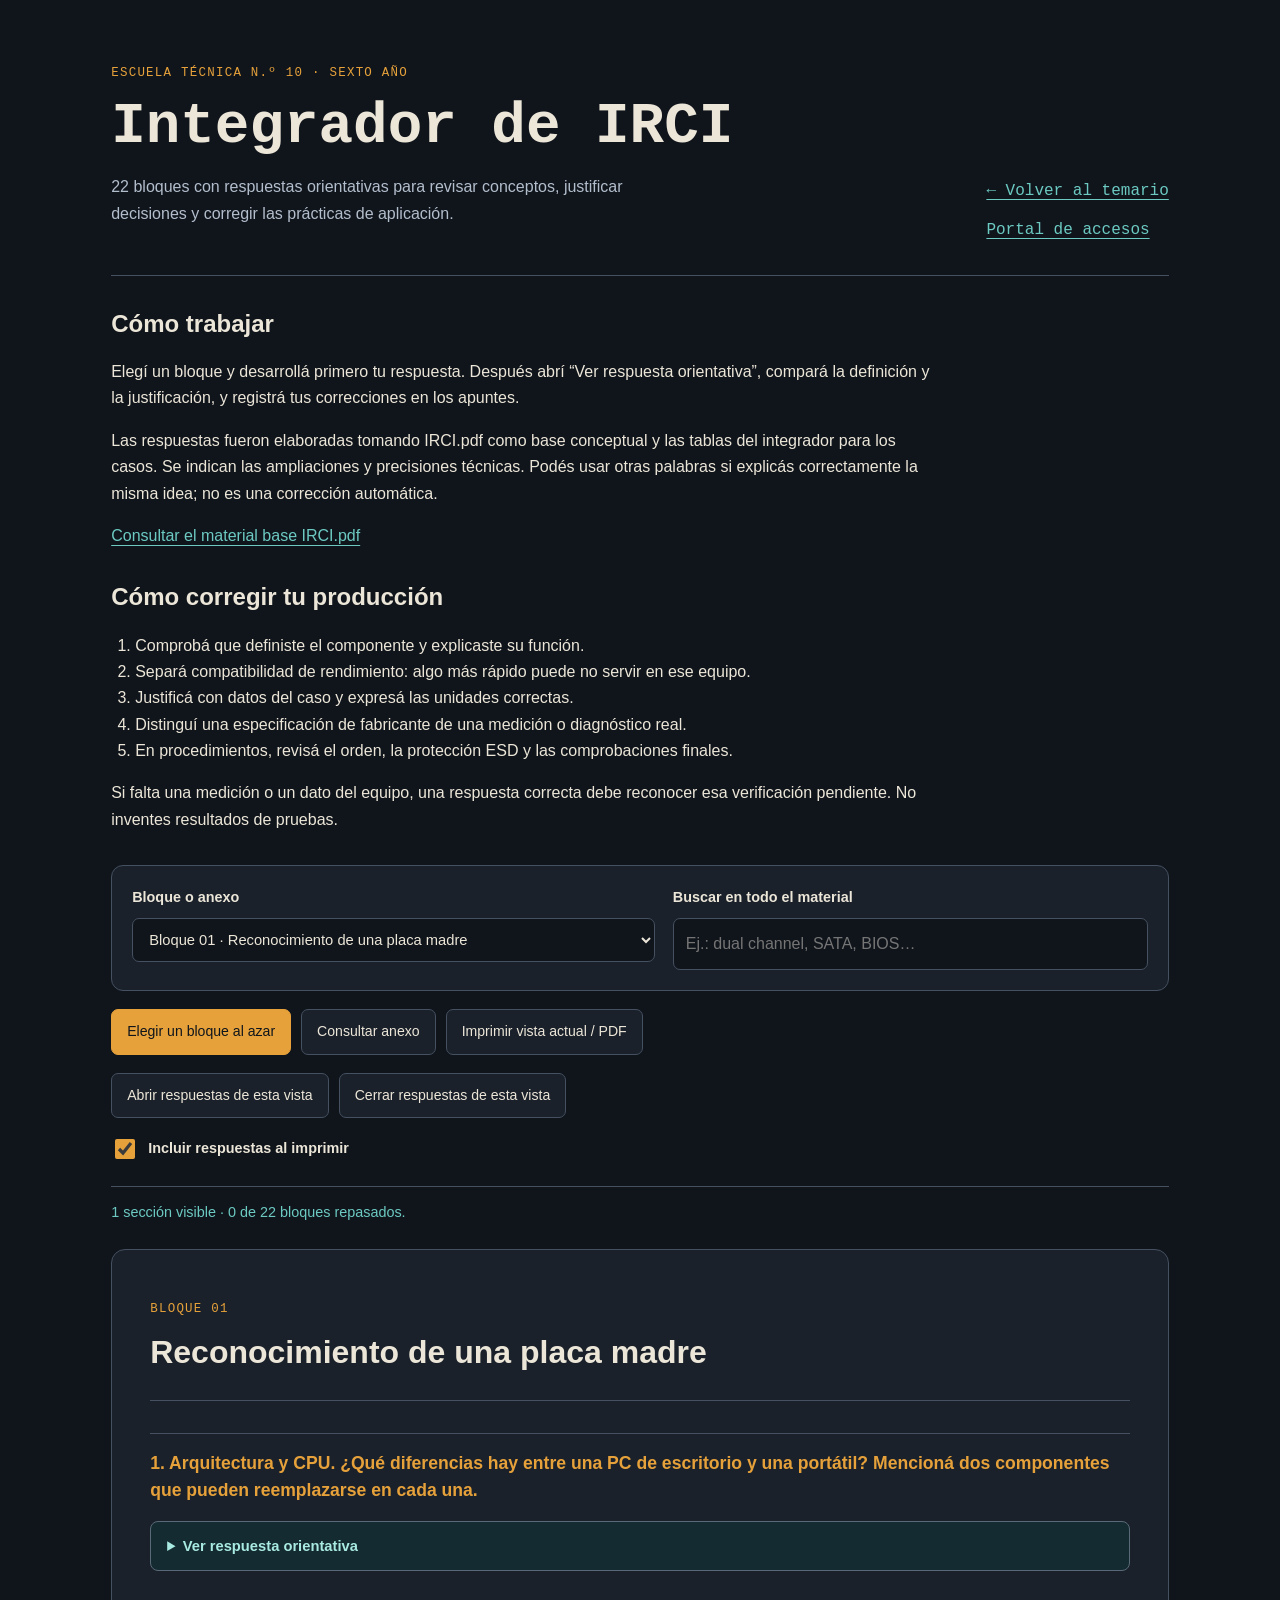
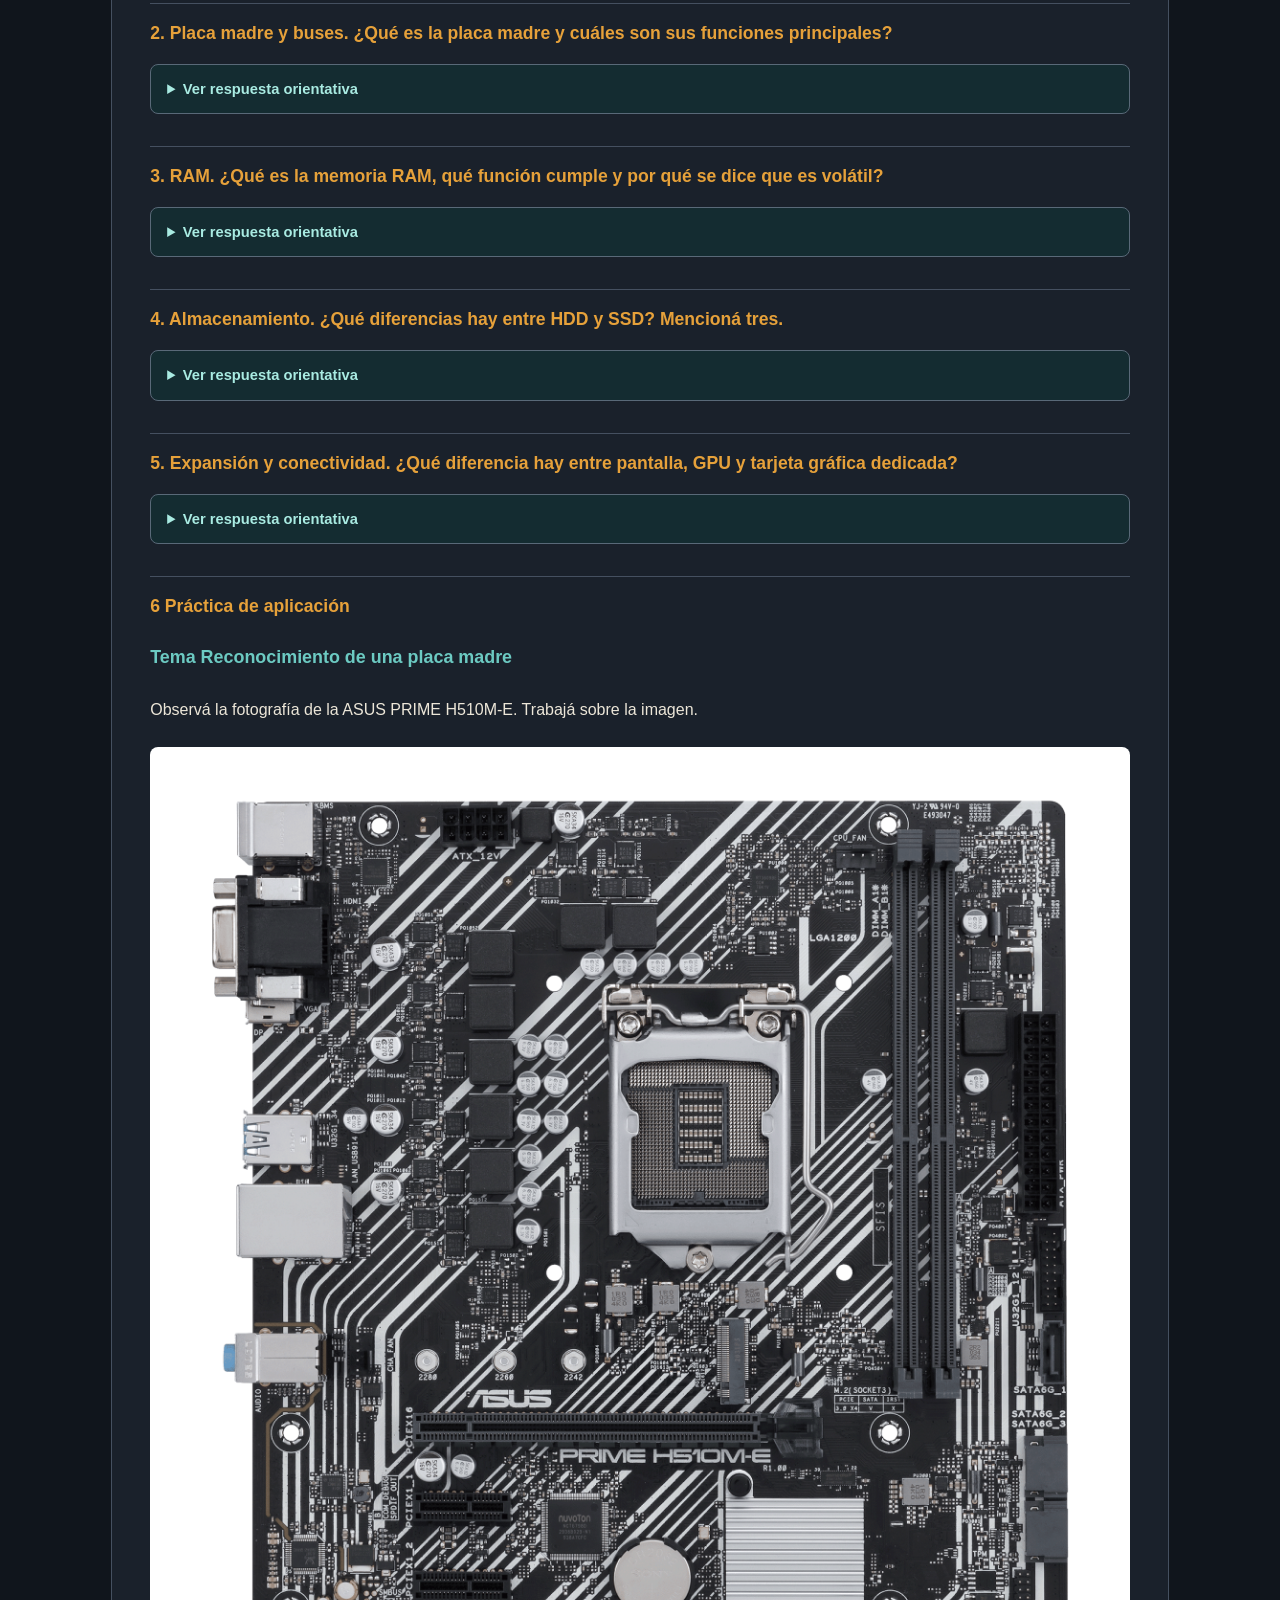
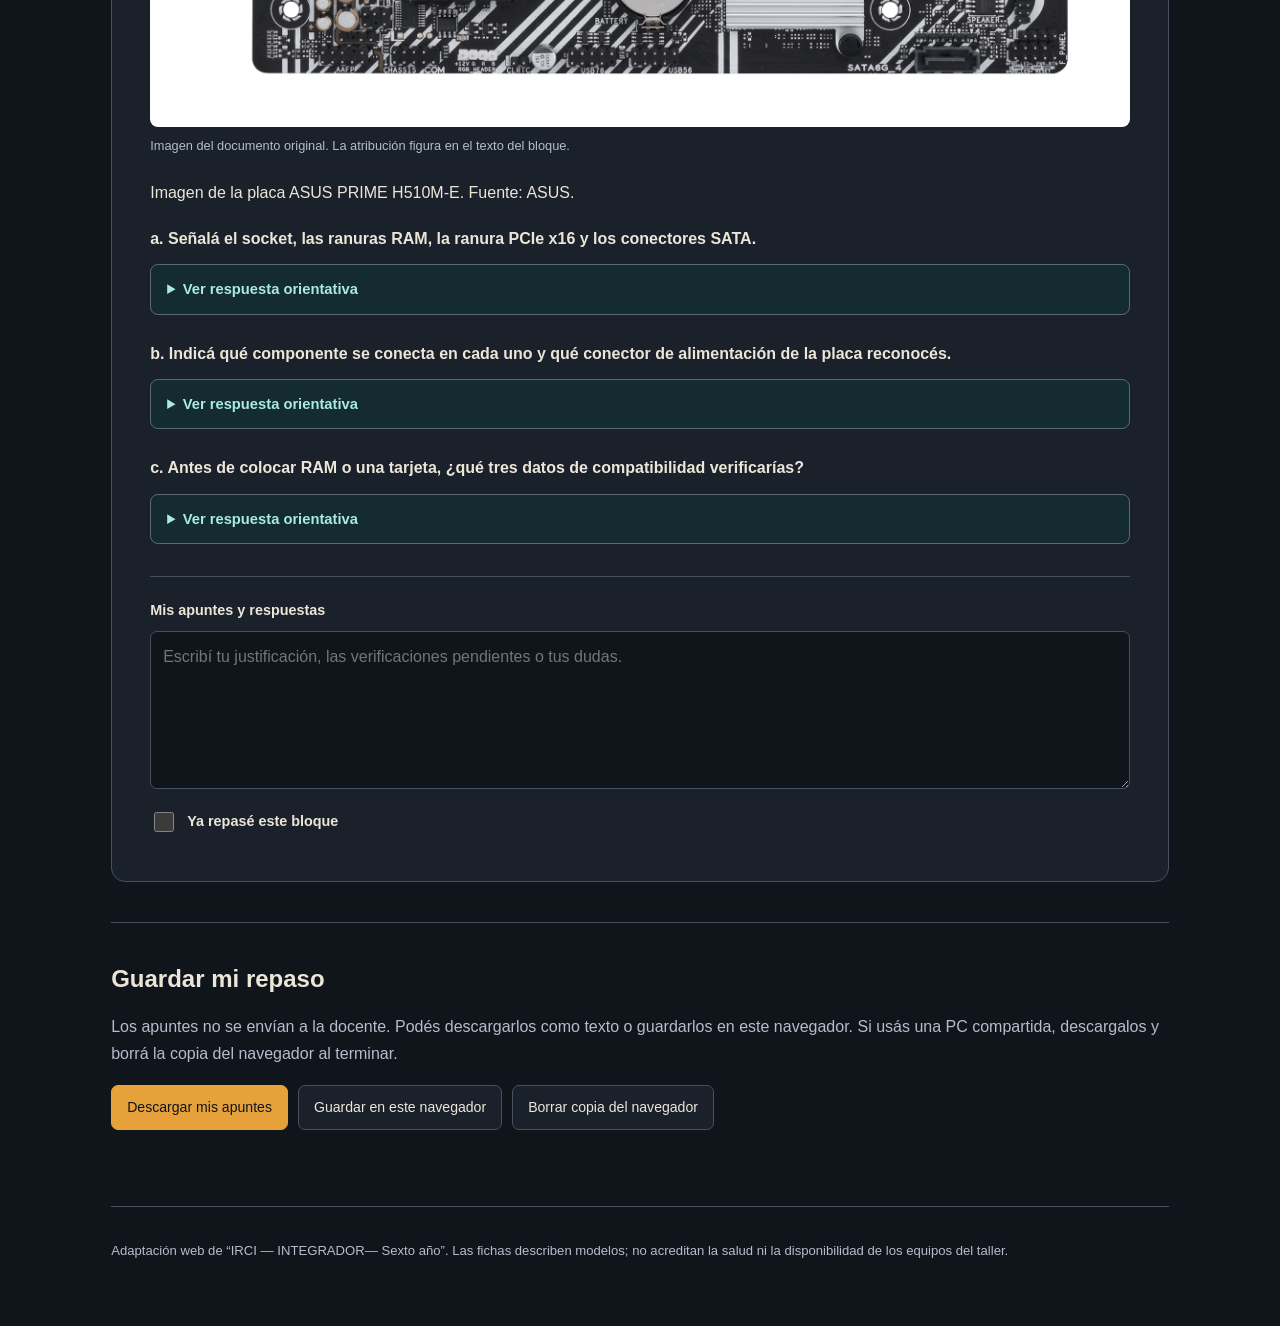
==== irci-integrador.html @ 53c67eca "irci integrador" ====
<!doctype html>
<html lang="es"><head><meta charset="utf-8"><meta name="viewport" content="width=device-width,initial-scale=1"><title>IRCI · Integrador resuelto para autocorrección</title><link rel="stylesheet" href="irci-integrador.css"><script src="irci-integrador.js" defer></script></head>
<body><a class="skip" href="#material">Saltar al material</a><div class="wrap"><header class="hero"><div><p class="eyebrow">Escuela Técnica N.º 10 · Sexto año</p><h1>Integrador de IRCI</h1><p class="lead">22 bloques con respuestas orientativas para revisar conceptos, justificar decisiones y corregir las prácticas de aplicación.</p></div><nav aria-label="Navegación"><a href="temario.html">← Volver al temario</a><a href="index.html">Portal de accesos</a></nav></header>
<section class="intro" aria-labelledby="como"><h2 id="como">Cómo trabajar</h2><p>Elegí un bloque y desarrollá primero tu respuesta. Después abrí “Ver respuesta orientativa”, compará la definición y la justificación, y registrá tus correcciones en los apuntes.</p><p>Las respuestas fueron elaboradas tomando IRCI.pdf como base conceptual y las tablas del integrador para los casos. Se indican las ampliaciones y precisiones técnicas. Podés usar otras palabras si explicás correctamente la misma idea; no es una corrección automática.</p><p><a href="irci-assets/IRCI_base.pdf" target="_blank" rel="noopener">Consultar el material base IRCI.pdf</a></p></section>
<section id="correctionGuide" class="intro"><h2>Cómo corregir tu producción</h2><ol><li>Comprobá que definiste el componente y explicaste su función.</li><li>Separá compatibilidad de rendimiento: algo más rápido puede no servir en ese equipo.</li><li>Justificá con datos del caso y expresá las unidades correctas.</li><li>Distinguí una especificación de fabricante de una medición o diagnóstico real.</li><li>En procedimientos, revisá el orden, la protección ESD y las comprobaciones finales.</li></ol><p>Si falta una medición o un dato del equipo, una respuesta correcta debe reconocer esa verificación pendiente. No inventes resultados de pruebas.</p></section><form class="toolbar" role="search" onsubmit="return false"><div><label for="blockSelect">Bloque o anexo</label><select id="blockSelect"><option value="todos">Todos los bloques y el anexo</option><option value="bloque-01">Bloque 01 · Reconocimiento de una placa madre</option><option value="bloque-02">Bloque 02 · CPU y placa de destino</option><option value="bloque-03">Bloque 03 · Lectura y comparación de procesadores</option><option value="bloque-04">Bloque 04 · Refrigeración y espacio disponible</option><option value="bloque-05">Bloque 05 · RAM y formato de la ranura</option><option value="bloque-06">Bloque 06 · Ampliación de RAM con datos dados</option><option value="bloque-07">Bloque 07 · Velocidad nominal y velocidad admitida</option><option value="bloque-08">Bloque 08 · Diagnóstico de RAM después de instalarla</option><option value="bloque-09">Bloque 09 · SSD y conexión disponible</option><option value="bloque-10">Bloque 10 · M2 no garantiza compatibilidad</option><option value="bloque-11">Bloque 11 · Especificaciones y salud de un SSD</option><option value="bloque-12">Bloque 12 · Reemplazo de disco con el material dado</option><option value="bloque-13">Bloque 13 · Reconocimiento de una tarjeta gráfica</option><option value="bloque-14">Bloque 14 · Gráfica y espacio del gabinete</option><option value="bloque-15">Bloque 15 · Comparación de memoria gráfica</option><option value="bloque-16">Bloque 16 · Ubicación de conectores en una placa</option><option value="bloque-17">Bloque 17 · Compatibilidad de un conjunto dado</option><option value="bloque-18">Bloque 18 · Equipo armado sin imagen</option><option value="bloque-19">Bloque 19 · Secuencia de cambio de pasta térmica</option><option value="bloque-20">Bloque 20 · Limpieza y reinstalación de RAM</option><option value="bloque-21">Bloque 21 · Diagnóstico y limpieza de un SSD SATA</option><option value="bloque-22">Bloque 22 · Mantenimiento de una tarjeta gráfica</option><option value="anexo">Anexo de especificaciones · Fichas y fuentes de los fabricantes</option></select></div><div><label for="search">Buscar en todo el material</label><input id="search" type="search" placeholder="Ej.: dual channel, SATA, BIOS…"></div></form>
<div class="actions"><button id="random" type="button">Elegir un bloque al azar</button><button id="annex" type="button">Consultar anexo</button><button id="print" type="button">Imprimir vista actual / PDF</button></div><div id="answerActions"><div class="actions"><button type="button" id="showAnswers">Abrir respuestas de esta vista</button><button type="button" id="hideAnswers">Cerrar respuestas de esta vista</button></div><label class="completed"><input id="includeAnswers" type="checkbox" checked> Incluir respuestas al imprimir</label></div><p id="status" role="status" aria-live="polite"></p>
<main id="material"><section class="block" id="bloque-01" data-number="1"><header class="block-header"><p class="eyebrow">Bloque 01</p><h2 tabindex="-1">Reconocimiento de una placa madre</h2></header><h3>1. Arquitectura y CPU. ¿Qué diferencias hay entre una PC de escritorio y una portátil? Mencioná dos componentes que pueden reemplazarse en cada una.</h3><details class="answer" id="b01-1"><summary>Ver respuesta orientativa</summary><div class="answer-body"><p>Una PC de escritorio suele usar componentes separados y ofrece más espacio para ampliaciones; una portátil integra pantalla, teclado y batería para facilitar el traslado. En una PC de escritorio pueden reemplazarse, por ejemplo, RAM y almacenamiento. En una portátil también pueden reemplazarse RAM y SSD si el modelo usa módulos y unidades extraíbles; puede tener RAM soldada. Se consulta siempre el manual.</p><p class="answer-source">Ampliación para esta consigna. Base conceptual relacionada: <a href="irci-assets/IRCI_base.pdf#page=3" target="_blank" rel="noopener">Unidad 2 · CPU · PDF p. 3</a></p></div></details><h3>2. Placa madre y buses. ¿Qué es la placa madre y cuáles son sus funciones principales?</h3><details class="answer" id="b01-2"><summary>Ver respuesta orientativa</summary><div class="answer-body"><p>La placa madre es la tarjeta de circuito impreso principal que conecta los componentes de la computadora. Proporciona rutas de comunicación y distribuye la alimentación mediante sus conectores y circuitos reguladores. Aloja el socket de CPU, las ranuras RAM y de expansión, el chipset y el firmware BIOS/UEFI.</p><p class="answer-source">Base conceptual relacionada: <a href="irci-assets/IRCI_base.pdf#page=8" target="_blank" rel="noopener">Unidad 4 · Placa madre · PDF p. 8</a></p></div></details><h3>3. RAM. ¿Qué es la memoria RAM, qué función cumple y por qué se dice que es volátil?</h3><details class="answer" id="b01-3"><summary>Ver respuesta orientativa</summary><div class="answer-body"><p>La RAM es la memoria de trabajo del sistema: almacena temporalmente los datos y las instrucciones de los programas en ejecución que necesita el procesador. En equipos con módulos, estos incluyen chips, contactos y una muesca de orientación. Es volátil porque pierde su contenido cuando deja de recibir alimentación.</p><p class="answer-source">Base conceptual relacionada: <a href="irci-assets/IRCI_base.pdf#page=9" target="_blank" rel="noopener">Unidad 5 · RAM · PDF p. 9</a></p></div></details><h3>4. Almacenamiento. ¿Qué diferencias hay entre HDD y SSD? Mencioná tres.</h3><details class="answer" id="b01-4"><summary>Ver respuesta orientativa</summary><div class="answer-body"><p>El HDD guarda datos en platos magnéticos que giran y utiliza cabezales; el SSD usa memoria flash NAND, sin partes móviles. El SSD suele tener menor tiempo de acceso, menos ruido y mayor resistencia a golpes. El HDD suele ofrecer menor costo por GB. Ambos conservan los datos sin alimentación, pero no reemplazan una copia de seguridad.</p><p class="answer-source">Base conceptual relacionada: <a href="irci-assets/IRCI_base.pdf#page=10" target="_blank" rel="noopener">Unidad 7 · Almacenamiento · PDF p. 10</a></p></div></details><h3>5. Expansión y conectividad. ¿Qué diferencia hay entre pantalla, GPU y tarjeta gráfica dedicada?</h3><details class="answer" id="b01-5"><summary>Ver respuesta orientativa</summary><div class="answer-body"><p>La pantalla muestra la imagen. La GPU es el procesador que realiza el trabajo gráfico. Una tarjeta gráfica dedicada es una placa de expansión que incorpora una GPU, normalmente VRAM propia, refrigeración y salidas de video. Una GPU también puede estar integrada en el procesador y usar parte de la RAM del equipo.</p><p class="answer-source">Base conceptual relacionada: <a href="irci-assets/IRCI_base.pdf#page=11" target="_blank" rel="noopener">Unidad 8 · Expansión · PDF p. 11</a></p></div></details><h3>6 Práctica de aplicación</h3><h4>Tema Reconocimiento de una placa madre</h4><div class="source-p">Observá la fotografía de la ASUS PRIME H510M-E. Trabajá sobre la imagen.</div><div class="source-p"><figure><img src="irci-assets/image2.png" alt="Fotografía del componente incluida en el documento de IRCI" loading="lazy"><figcaption>Imagen del documento original. La atribución figura en el texto del bloque.</figcaption></figure></div><div class="source-p">Imagen de la placa ASUS PRIME H510M-E. Fuente: ASUS.</div><p class="consigna">a. Señalá el socket, las ranuras RAM, la ranura PCIe x16 y los conectores SATA.</p><details class="answer" id="b01-6a"><summary>Ver respuesta orientativa</summary><div class="answer-body"><p>En la fotografía, con los conectores traseros a la izquierda, el socket es el alojamiento cuadrado del procesador, en la zona superior central. Las dos ranuras DIMM largas están a su derecha; la PCIe x16 larga queda debajo del socket. Los SATA se reconocen por su forma acodada en L hacia el borde derecho/inferior. Confirmar sus rótulos con el manual P1 del anexo.</p><p class="answer-source">Aplicación razonada a los datos del integrador. Base relacionada: <a href="irci-assets/IRCI_base.pdf#page=8" target="_blank" rel="noopener">Unidad 4 · Placa madre · PDF p. 8</a> · <a href="#anexo" data-open-annex>Fichas del caso en el anexo</a></p></div></details><p class="consigna">b. Indicá qué componente se conecta en cada uno y qué conector de alimentación de la placa reconocés.</p><details class="answer" id="b01-6b"><summary>Ver respuesta orientativa</summary><div class="answer-body"><p>En el socket se instala la CPU; en las ranuras DIMM, la RAM; en PCIe x16, una tarjeta gráfica compatible; y en SATA, el cable de datos de HDD, SSD SATA o unidad óptica. El ATX de 24 pines, junto al borde derecho, alimenta la placa madre. El conector de CPU de 8 pines está en la zona superior izquierda.</p><p class="answer-source">Aplicación razonada a los datos del integrador. Base relacionada: <a href="irci-assets/IRCI_base.pdf#page=8" target="_blank" rel="noopener">Unidad 4 · Placa madre · PDF p. 8</a> · <a href="#anexo" data-open-annex>Fichas del caso en el anexo</a></p></div></details><p class="consigna">c. Antes de colocar RAM o una tarjeta, ¿qué tres datos de compatibilidad verificarías?</p><details class="answer" id="b01-6c"><summary>Ver respuesta orientativa</summary><div class="answer-body"><p>Para RAM verificaría generación y formato, por ejemplo DDR4 DIMM, capacidad y organización admitidas, y perfiles de tasa/voltaje compatibles. Para una tarjeta comprobaría la ranura PCIe y sus líneas, el espacio del gabinete y la potencia/conectores de la fuente. También revisaría los controladores del sistema operativo. Los requisitos de una RAM no son los mismos que los de una gráfica.</p><p class="answer-source">Aplicación razonada a los datos del integrador. Base relacionada: <a href="irci-assets/IRCI_base.pdf#page=8" target="_blank" rel="noopener">Unidad 4 · Placa madre · PDF p. 8</a> · <a href="#anexo" data-open-annex>Fichas del caso en el anexo</a></p></div></details><div class="practice-notes"><label for="nota-bloque-01">Mis apuntes y respuestas</label><textarea id="nota-bloque-01" data-note="bloque-01" rows="5" placeholder="Escribí tu justificación, las verificaciones pendientes o tus dudas."></textarea><label class="completed"><input type="checkbox" data-done="bloque-01"> Ya repasé este bloque</label></div></section>
<section class="block" id="bloque-02" data-number="2"><header class="block-header"><p class="eyebrow">Bloque 02</p><h2 tabindex="-1">CPU y placa de destino</h2></header><h3>1. Arquitectura y CPU. ¿Qué son las supercomputadoras, los servidores y las computadoras personales? Indicá un uso de cada una.</h3><details class="answer" id="b02-1"><summary>Ver respuesta orientativa</summary><div class="answer-body"><p>Las supercomputadoras son sistemas de gran capacidad de cálculo utilizados, por ejemplo, para simulaciones científicas. Los servidores proporcionan servicios a otros equipos, como archivos o páginas web de la escuela. Las computadoras personales están orientadas al uso individual, por ejemplo para estudiar o programar. “Servidor” describe una función: una PC también puede prestar un servicio de red.</p><p class="answer-source">Ampliación para esta consigna. Base conceptual relacionada: <a href="irci-assets/IRCI_base.pdf#page=3" target="_blank" rel="noopener">Unidad 2 · CPU · PDF p. 3</a></p></div></details><h3>2. Placa madre y buses. ¿Qué es el chipset y qué funciones cumple?</h3><details class="answer" id="b02-2"><summary>Ver respuesta orientativa</summary><div class="answer-body"><p>El chipset es un conjunto de circuitos de la placa madre que participa en la comunicación con dispositivos y en las funciones disponibles, como SATA, USB y líneas PCIe. Influye en las CPU y tecnologías compatibles. En arquitecturas modernas, el controlador de RAM y algunas líneas PCIe pueden estar integrados en la CPU; no todos los datos atraviesan el chipset.</p><p class="answer-source">Base conceptual relacionada: <a href="irci-assets/IRCI_base.pdf#page=8" target="_blank" rel="noopener">Unidad 4 · Placa madre · PDF p. 8</a></p></div></details><h3>3. RAM. Explica dos parametros de compatibilidad y dos de rendimiento</h3><details class="answer" id="b02-3"><summary>Ver respuesta orientativa</summary><div class="answer-body"><p>Compatibilidad: la generación de RAM debe coincidir con la admitida, por ejemplo DDR4, y el formato físico debe ser el adecuado, como DIMM o SO-DIMM. Rendimiento: la capacidad determina cuánto trabajo puede mantenerse en RAM y la tasa de transferencia indica cuántas transferencias se realizan por segundo. También importa la latencia; se compara considerando la tasa efectiva.</p><p class="answer-source">Base conceptual relacionada: <a href="irci-assets/IRCI_base.pdf#page=9" target="_blank" rel="noopener">Unidad 5 · RAM · PDF p. 9</a></p></div></details><h3>4. Almacenamiento. ¿Qué diferencias hay entre IDE/PATA y SATA?</h3><details class="answer" id="b02-4"><summary>Ver respuesta orientativa</summary><div class="answer-body"><p>IDE/PATA usa transferencia paralela y cables anchos; SATA utiliza transferencia serial y cables de datos más delgados. Sus conectores no son intercambiables. PATA alcanzó hasta 133 MB/s; SATA III tiene un límite de interfaz de unos 600 MB/s, que no es la velocidad garantizada del disco. El intercambio en caliente requiere soporte de equipo, controladora y configuración.</p><p class="answer-source">Ampliación para esta consigna. Base conceptual relacionada: <a href="irci-assets/IRCI_base.pdf#page=10" target="_blank" rel="noopener">Unidad 7 · Almacenamiento · PDF p. 10</a></p></div></details><h3>5. Expansión y conectividad. ¿Qué diferencias hay entre una GPU integrada y una dedicada?</h3><details class="answer" id="b02-5"><summary>Ver respuesta orientativa</summary><div class="answer-body"><p>La GPU integrada forma parte del procesador o de otro circuito integrado del sistema y habitualmente comparte RAM. Una gráfica dedicada dispone de una GPU separada y normalmente VRAM propia. Puede ofrecer más rendimiento para ciertas tareas, a cambio de costo, espacio y consumo; la comparación depende de los modelos concretos.</p><p class="answer-source">Base conceptual relacionada: <a href="irci-assets/IRCI_base.pdf#page=11" target="_blank" rel="noopener">Unidad 8 · Expansión · PDF p. 11</a></p></div></details><h3>6 Práctica de aplicación</h3><h4>Tema CPU y placa de destino</h4><div class="source-p">Placa de destino: ASUS PRIME H510M-E, LGA1200, DDR4 DIMM. Su lista admite el i3-10100 desde BIOS 0211; el equipo del caso tiene BIOS 0211.</div><div class="table-scroll" tabindex="0" role="region" aria-label="Tabla técnica desplazable"><table><thead><tr><th scope="col"><div class="source-p">Dato</div></th><th scope="col"><div class="source-p">Intel Core i3-10100</div></th><th scope="col"><div class="source-p">Intel Core i5-12400F</div></th></tr></thead><tbody><tr><td><div class="source-p">Socket</div></td><td><div class="source-p">LGA1200</div></td><td><div class="source-p">LGA1700</div></td></tr><tr><td><div class="source-p">Núcleos e hilos</div></td><td><h3>4 / 8</h3></td><td><h3>6 / 12</h3></td></tr><tr><td><div class="source-p">Memoria admitida</div></td><td><div class="source-p">DDR4-2666</div></td><td><div class="source-p">DDR4-3200 o DDR5-4800</div></td></tr><tr><td><div class="source-p">Gráfica integrada</div></td><td><div class="source-p">UHD 630</div></td><td><div class="source-p">No tiene</div></td></tr></tbody></table></div><div class="source-p">Datos técnicos de fabricantes citados en el anexo; condiciones del caso indicadas en el ejercicio.</div><p class="consigna">a. ¿Cuál de las dos CPU puede instalarse en esta placa? Justificá con los datos.</p><details class="answer" id="b02-6a"><summary>Ver respuesta orientativa</summary><div class="answer-body"><p>Puede instalarse el Intel Core i3-10100: usa LGA1200 y, según los datos del ejercicio, está admitido desde BIOS 0211, que es la instalada. El Core i5-12400F usa LGA1700 y no corresponde a ese socket. La mayor cantidad de núcleos no compensa una incompatibilidad física.</p><p class="answer-source">Aplicación razonada a los datos del integrador. Base relacionada: <a href="irci-assets/IRCI_base.pdf#page=3" target="_blank" rel="noopener">Unidad 2 · CPU · PDF p. 3</a> · <a href="#anexo" data-open-annex>Fichas del caso en el anexo</a></p></div></details><p class="consigna">b. Además del socket, ¿qué se debe verificar en BIOS, RAM y refrigeración?</p><details class="answer" id="b02-6b"><summary>Ver respuesta orientativa</summary><div class="answer-body"><p>Confirmaría el modelo de CPU en la lista oficial y la versión de BIOS requerida; que la RAM sea DDR4 y funcione con un perfil admitido por CPU y placa; y que el disipador tenga anclaje LGA1200, capacidad térmica adecuada y espacio suficiente. También revisaría la alimentación de placa y CPU.</p><p class="answer-source">Aplicación razonada a los datos del integrador. Base relacionada: <a href="irci-assets/IRCI_base.pdf#page=3" target="_blank" rel="noopener">Unidad 2 · CPU · PDF p. 3</a> · <a href="#anexo" data-open-annex>Fichas del caso en el anexo</a></p></div></details><p class="consigna">c. Si se utiliza el i5-12400F en una placa compatible, ¿qué se necesita para obtener imagen?</p><details class="answer" id="b02-6c"><summary>Ver respuesta orientativa</summary><div class="answer-body"><p>El i5-12400F no tiene gráfica integrada. En una placa compatible necesita una tarjeta gráfica dedicada o un dispositivo gráfico compatible para obtener imagen; el monitor debe conectarse a las salidas de esa tarjeta, no a las de la placa madre que dependen de la gráfica de la CPU.</p><p class="answer-source">Aplicación razonada a los datos del integrador. Base relacionada: <a href="irci-assets/IRCI_base.pdf#page=3" target="_blank" rel="noopener">Unidad 2 · CPU · PDF p. 3</a> · <a href="#anexo" data-open-annex>Fichas del caso en el anexo</a></p></div></details><div class="practice-notes"><label for="nota-bloque-02">Mis apuntes y respuestas</label><textarea id="nota-bloque-02" data-note="bloque-02" rows="5" placeholder="Escribí tu justificación, las verificaciones pendientes o tus dudas."></textarea><label class="completed"><input type="checkbox" data-done="bloque-02"> Ya repasé este bloque</label></div></section>
<section class="block" id="bloque-03" data-number="3"><header class="block-header"><p class="eyebrow">Bloque 03</p><h2 tabindex="-1">Lectura y comparación de procesadores</h2></header><h3>1. Arquitectura y CPU. ¿Cuáles son los componentes internos principales de una computadora? Indicá la función de cinco de ellos.</h3><details class="answer" id="b03-1"><summary>Ver respuesta orientativa</summary><div class="answer-body"><p>La CPU ejecuta instrucciones y operaciones; la placa madre conecta y comunica los componentes; la RAM conserva temporalmente el trabajo activo; el almacenamiento HDD/SSD conserva sistema, programas y archivos sin alimentación; y la fuente transforma corriente alterna en continua regulada. También intervienen refrigeración, gabinete y, cuando corresponde, una tarjeta gráfica dedicada.</p><p class="answer-source">Base conceptual relacionada: <a href="irci-assets/IRCI_base.pdf#page=3" target="_blank" rel="noopener">Unidad 2 · CPU · PDF p. 3</a></p></div></details><h3>2. Placa madre y buses. ¿Qué diferencias hay entre ATX, microATX y Mini-ITX?</h3><details class="answer" id="b03-2"><summary>Ver respuesta orientativa</summary><div class="answer-body"><p>ATX, microATX y Mini-ITX son factores de forma que definen dimensiones y montaje. Sus tamaños de referencia son 305 × 244 mm, hasta 244 × 244 mm y 170 × 170 mm, respectivamente. Las placas pequeñas suelen ofrecer menos espacio de expansión. La cantidad real de conectores depende del modelo, y el gabinete debe admitir el formato.</p><p class="answer-source">Base conceptual relacionada: <a href="irci-assets/IRCI_base.pdf#page=8" target="_blank" rel="noopener">Unidad 4 · Placa madre · PDF p. 8</a></p></div></details><h3>3. RAM. ¿Qué significa DDR y qué diferencia tiene con DIMM?</h3><details class="answer" id="b03-3"><summary>Ver respuesta orientativa</summary><div class="answer-body"><p>DDR significa Double Data Rate: realiza transferencias en ambos flancos del reloj, dos por ciclo. DIMM identifica un formato de módulo con contactos eléctricos independientes en sus dos caras. DDR describe una tecnología de memoria; DIMM, su presentación física. Por eso puede haber módulos DIMM de distintas generaciones DDR, que no son intercambiables entre sí.</p><p class="answer-source">Ampliación para esta consigna. Base conceptual relacionada: <a href="irci-assets/IRCI_base.pdf#page=9" target="_blank" rel="noopener">Unidad 5 · RAM · PDF p. 9</a> · <a href="https://www.kingston.com/es/blog/pc-performance/mts-vs-mhz" target="_blank" rel="noopener noreferrer">Kingston · MHz y MT/s</a></p></div></details><h3>4. Almacenamiento. Indica 4 diferencias entre HDD y SSD</h3><details class="answer" id="b03-4"><summary>Ver respuesta orientativa</summary><div class="answer-body"><p>1) HDD: platos magnéticos y piezas móviles; SSD: memoria flash. 2) El SSD suele tener menor latencia y mayor velocidad de acceso. 3) El HDD genera ruido mecánico; el SSD es silencioso. 4) El SSD tolera mejor los golpes durante el uso; el HDD suele resultar más económico por GB. El consumo y rendimiento exactos dependen del modelo.</p><p class="answer-source">Base conceptual relacionada: <a href="irci-assets/IRCI_base.pdf#page=10" target="_blank" rel="noopener">Unidad 7 · Almacenamiento · PDF p. 10</a></p></div></details><h3>5. Expansión y conectividad. ¿Dónde se conecta el monitor si la PC tiene una tarjeta gráfica dedicada?</h3><details class="answer" id="b03-5"><summary>Ver respuesta orientativa</summary><div class="answer-body"><p>Para usar la tarjeta dedicada, conectaría el monitor a un puerto de salida de esa tarjeta, como HDMI o DisplayPort. Las salidas de la placa madre no se convierten automáticamente en salidas de la tarjeta instalada. Su funcionamiento depende de que exista una GPU integrada compatible y de la configuración del equipo.</p><p class="answer-source">Base conceptual relacionada: <a href="irci-assets/IRCI_base.pdf#page=11" target="_blank" rel="noopener">Unidad 8 · Expansión · PDF p. 11</a></p></div></details><h3>6 Práctica de aplicación</h3><h4>Tema Lectura y comparación de procesadores</h4><div class="source-p">Destino: ASUS PRIME H510M-E, LGA1200 y BIOS 0211. La lista oficial admite ambas CPU desde esa versión.</div><div class="table-scroll" tabindex="0" role="region" aria-label="Tabla técnica desplazable"><table><thead><tr><th scope="col"><div class="source-p">Parámetro</div></th><th scope="col"><div class="source-p">Intel Core i3-10100</div></th><th scope="col"><div class="source-p">Intel Core i5-10400</div></th></tr></thead><tbody><tr><td><div class="source-p">Núcleos e hilos</div></td><td><h3>4 / 8</h3></td><td><h3>6 / 12</h3></td></tr><tr><td><div class="source-p">Frecuencia base</div></td><td><div class="source-p">3,60 GHz</div></td><td><div class="source-p">2,90 GHz</div></td></tr><tr><td><div class="source-p">Turbo máximo</div></td><td><div class="source-p">4,30 GHz</div></td><td><div class="source-p">4,30 GHz</div></td></tr><tr><td><div class="source-p">Caché L3</div></td><td><h3>6 MB</h3></td><td><div class="source-p">12 MB</div></td></tr><tr><td><div class="source-p">Socket y TDP</div></td><td><div class="source-p">LGA1200 / 65 W</div></td><td><div class="source-p">LGA1200 / 65 W</div></td></tr></tbody></table></div><div class="source-p">Datos técnicos de fabricantes citados en el anexo; condiciones del caso indicadas en el ejercicio.</div><p class="consigna">a. ¿Cuál tiene más núcleos, hilos y caché? ¿Cuál tiene mayor frecuencia base?</p><details class="answer" id="b03-6a"><summary>Ver respuesta orientativa</summary><div class="answer-body"><p>El i5-10400 tiene más núcleos e hilos, 6/12 frente a 4/8, y más caché L3, 12 MB frente a 6 MB. El i3-10100 tiene mayor frecuencia base: 3,60 GHz frente a 2,90 GHz. Ambos anuncian hasta 4,30 GHz de turbo. Una sola cifra no resume todo su rendimiento.</p><p class="answer-source">Aplicación razonada a los datos del integrador. Base relacionada: <a href="irci-assets/IRCI_base.pdf#page=3" target="_blank" rel="noopener">Unidad 2 · CPU · PDF p. 3</a> · <a href="#anexo" data-open-annex>Fichas del caso en el anexo</a></p></div></details><p class="consigna">b. Para varias aplicaciones simultáneas, ¿cuál elegirías y qué dos datos usarías para justificarlo?</p><details class="answer" id="b03-6b"><summary>Ver respuesta orientativa</summary><div class="answer-body"><p>Para varias aplicaciones simultáneas elegiría, entre estas opciones, el i5-10400. Sus 6 núcleos y 12 hilos ofrecen más recursos para distribuir trabajo que los 4 núcleos y 8 hilos del i3. Sus 12 MB de caché L3 también son un dato relevante. La mejora concreta dependerá de las aplicaciones y del resto del equipo.</p><p class="answer-source">Aplicación razonada a los datos del integrador. Base relacionada: <a href="irci-assets/IRCI_base.pdf#page=3" target="_blank" rel="noopener">Unidad 2 · CPU · PDF p. 3</a> · <a href="#anexo" data-open-annex>Fichas del caso en el anexo</a></p></div></details><p class="consigna">c. ¿Ambas son compatibles con la placa indicada? ¿Por qué el socket no alcanza para confirmarlo?</p><details class="answer" id="b03-6c"><summary>Ver respuesta orientativa</summary><div class="answer-body"><p>Según los datos del ejercicio, ambas CPU usan LGA1200 y están admitidas por la ASUS PRIME H510M-E desde BIOS 0211. El socket por sí solo no basta: deben coincidir también el soporte del chipset, el firmware y los requisitos eléctricos/térmicos. Aquí se confirma la BIOS porque el caso la informa; en un equipo real se comprobaría.</p><p class="answer-source">Aplicación razonada a los datos del integrador. Base relacionada: <a href="irci-assets/IRCI_base.pdf#page=3" target="_blank" rel="noopener">Unidad 2 · CPU · PDF p. 3</a> · <a href="#anexo" data-open-annex>Fichas del caso en el anexo</a></p></div></details><div class="practice-notes"><label for="nota-bloque-03">Mis apuntes y respuestas</label><textarea id="nota-bloque-03" data-note="bloque-03" rows="5" placeholder="Escribí tu justificación, las verificaciones pendientes o tus dudas."></textarea><label class="completed"><input type="checkbox" data-done="bloque-03"> Ya repasé este bloque</label></div></section>
<section class="block" id="bloque-04" data-number="4"><header class="block-header"><p class="eyebrow">Bloque 04</p><h2 tabindex="-1">Refrigeración y espacio disponible</h2></header><h3>1. Arquitectura y CPU. ¿Cuáles son las partes de la arquitectura de Von Neumann y cómo se relacionan?</h3><details class="answer" id="b04-1"><summary>Ver respuesta orientativa</summary><div class="answer-body"><p>El modelo incluye CPU, memoria principal, dispositivos de entrada/salida y un sistema de interconexión. La CPU comprende unidad de control, unidad aritmético-lógica y registros. Datos e instrucciones comparten memoria. Los buses permiten buscarlos y ejecutar el ciclo de instrucción, intercambiando información con la memoria y los periféricos.</p><p class="answer-source">Base conceptual relacionada: <a href="irci-assets/IRCI_base.pdf#page=2" target="_blank" rel="noopener">Unidad 1 · Von Neumann · PDF p. 2</a></p></div></details><h3>2. Placa madre y buses. Cuales son los parametros de un bus, como se calcula la velocidad.</h3><details class="answer" id="b04-2"><summary>Ver respuesta orientativa</summary><div class="answer-body"><p>Los parámetros son ancho del bus, frecuencia o tasa de transferencias, tipo serial/paralelo, ancho de banda y latencia. Para un bus paralelo ideal: MB/s = MHz × transferencias por ciclo × ancho en bits ÷ 8. Ejemplo: 100 MHz × 2 × 64 ÷ 8 = 1600 MB/s. En enlaces seriales se consideran además líneas, codificación y sobrecarga; no basta aplicar esa fórmula sin adaptar el modelo.</p><p class="answer-source">Ampliación para esta consigna. Base conceptual relacionada: <a href="irci-assets/IRCI_base.pdf#page=4" target="_blank" rel="noopener">Unidad 3 · Buses · PDF p. 4</a></p></div></details><h3>3. RAM. ¿Qué diferencias hay entre SIMM, DIMM y SO-DIMM?</h3><details class="answer" id="b04-3"><summary>Ver respuesta orientativa</summary><div class="answer-body"><p>SIMM es un formato antiguo con contactos de ambas caras eléctricamente unidos. DIMM tiene contactos independientes en ambas caras y es habitual en equipos de escritorio. SO-DIMM es un formato más compacto usado en muchas portátiles. El formato no determina por sí solo la generación DDR; hay que comprobar ambos y no forzar módulos en ranuras distintas.</p><p class="answer-source">Ampliación para esta consigna. Base conceptual relacionada: <a href="irci-assets/IRCI_base.pdf#page=9" target="_blank" rel="noopener">Unidad 5 · RAM · PDF p. 9</a></p></div></details><h3>4. Almacenamiento. Explica las interfases de comunicacion para M.2 </h3><details class="answer" id="b04-4"><summary>Ver respuesta orientativa</summary><div class="answer-body"><p>M.2 es un formato y una especificación de conexión; no identifica una única interfaz de almacenamiento. Un SSD M.2 puede usar SATA, normalmente con AHCI, o PCIe con NVMe. Deben coincidir el protocolo admitido por la placa, la llave del conector y el tamaño, por ejemplo 2280. Que entre físicamente no confirma que funcione.</p><p class="answer-source">Base conceptual relacionada: <a href="irci-assets/IRCI_base.pdf#page=10" target="_blank" rel="noopener">Unidad 7 · Almacenamiento · PDF p. 10</a></p></div></details><h3>5. Expansión y conectividad. ¿Qué diferencia hay entre memoria gráfica dedicada y memoria compartida?</h3><details class="answer" id="b04-5"><summary>Ver respuesta orientativa</summary><div class="answer-body"><p>La memoria gráfica dedicada es la VRAM asociada a una GPU, disponible para sus datos gráficos. La memoria compartida es una parte de la RAM del sistema que puede usar la GPU. Compartir memoria reduce la RAM disponible para otras tareas y tiene características de acceso diferentes. No debe sumarse memoria compartida como si fuera VRAM dedicada equivalente.</p><p class="answer-source">Base conceptual relacionada: <a href="irci-assets/IRCI_base.pdf#page=11" target="_blank" rel="noopener">Unidad 8 · Expansión · PDF p. 11</a></p></div></details><h3>6 Práctica de aplicación</h3><h4>Tema Refrigeración y espacio disponible</h4><div class="source-p">Las dimensiones del gabinete son una condición del ejercicio. Las de CPU y disipador corresponden a sus fichas oficiales.</div><div class="table-scroll" tabindex="0" role="region" aria-label="Tabla técnica desplazable"><table><thead><tr><th scope="col"><div class="source-p">Dato del material</div></th><th scope="col"><div class="source-p">Especificación</div></th></tr></thead><tbody><tr><td><div class="source-p">CPU</div></td><td><div class="source-p">Intel Core i5-10400, LGA1200, TDP 65 W</div></td></tr><tr><td><div class="source-p">Disipador</div></td><td><div class="source-p">Noctua NH-U12S redux</div></td></tr><tr><td><div class="source-p">Anclajes relevantes</div></td><td><div class="source-p">LGA1200 y LGA1700 con kit adecuado</div></td></tr><tr><td><div class="source-p">Altura con ventilador</div></td><td><div class="source-p">158 mm</div></td></tr><tr><td><div class="source-p">Gabinete del caso</div></td><td><div class="source-p">Admite disipadores de hasta 150 mm</div></td></tr></tbody></table></div><div class="source-p">Datos técnicos de fabricantes citados en el anexo; condiciones del caso indicadas en el ejercicio.</div><p class="consigna">a. ¿El disipador admite el socket de esta CPU? ¿Puede cerrarse el gabinete con este conjunto?</p><details class="answer" id="b04-6a"><summary>Ver respuesta orientativa</summary><div class="answer-body"><p>El disipador admite LGA1200 si se dispone del kit correcto, por lo que el anclaje puede ser compatible. Sin embargo, no cabe según el caso: mide 158 mm y el gabinete admite hasta 150 mm, una diferencia de 8 mm. No debe forzarse el cierre; hace falta otro disipador o un gabinete con espacio suficiente.</p><p class="answer-source">Aplicación razonada a los datos del integrador. Base relacionada: <a href="irci-assets/IRCI_base.pdf#page=9" target="_blank" rel="noopener">Unidad 6 · Mantenimiento y ESD · PDF p. 9</a> · <a href="#anexo" data-open-annex>Fichas del caso en el anexo</a></p></div></details><p class="consigna">b. ¿Qué datos revisarías para elegir otro disipador compatible?</p><details class="answer" id="b04-6b"><summary>Ver respuesta orientativa</summary><div class="answer-body"><p>Revisaría socket y kit de montaje, compatibilidad térmica con el i5-10400, altura total no mayor que el límite del gabinete y espacio con RAM y otros componentes. La coincidencia del socket y un valor de TDP aislado no garantizan que el conjunto sea adecuado; consultaría la compatibilidad y las medidas del fabricante.</p><p class="answer-source">Aplicación razonada a los datos del integrador. Base relacionada: <a href="irci-assets/IRCI_base.pdf#page=9" target="_blank" rel="noopener">Unidad 6 · Mantenimiento y ESD · PDF p. 9</a> · <a href="#anexo" data-open-annex>Fichas del caso en el anexo</a></p></div></details><p class="consigna">c. Indicá dónde conectar el ventilador y qué comprobar después del montaje.</p><details class="answer" id="b04-6c"><summary>Ver respuesta orientativa</summary><div class="answer-body"><p>El ventilador del disipador se conecta a CPU_FAN. Después revisaría fijación, interfaz térmica y cables libres de las aspas; al encender, comprobaría giro y lectura de RPM. Controlaría temperaturas en reposo y carga frente a las especificaciones de esa CPU y su comportamiento, sin tomar el límite Tjunction como temperatura objetivo.</p><p class="answer-source">Aplicación razonada a los datos del integrador. Base relacionada: <a href="irci-assets/IRCI_base.pdf#page=9" target="_blank" rel="noopener">Unidad 6 · Mantenimiento y ESD · PDF p. 9</a> · <a href="#anexo" data-open-annex>Fichas del caso en el anexo</a></p></div></details><div class="practice-notes"><label for="nota-bloque-04">Mis apuntes y respuestas</label><textarea id="nota-bloque-04" data-note="bloque-04" rows="5" placeholder="Escribí tu justificación, las verificaciones pendientes o tus dudas."></textarea><label class="completed"><input type="checkbox" data-done="bloque-04"> Ya repasé este bloque</label></div></section>
<section class="block" id="bloque-05" data-number="5"><header class="block-header"><p class="eyebrow">Bloque 05</p><h2 tabindex="-1">RAM y formato de la ranura</h2></header><h3>1. Arquitectura y CPU. ¿Qué es el ciclo de instrucción? Describí brevemente sus etapas.</h3><details class="answer" id="b05-1"><summary>Ver respuesta orientativa</summary><div class="answer-body"><p>El ciclo de instrucción comprende Fetch, Decode y Execute. En Fetch se busca la instrucción en memoria; en Decode la unidad de control interpreta qué operación corresponde y qué datos necesita; en Execute se realiza la operación y se actualiza el estado o resultado. Es un modelo básico: las CPU modernas pueden solapar etapas y ejecutar varias operaciones.</p><p class="answer-source">Base conceptual relacionada: <a href="irci-assets/IRCI_base.pdf#page=2" target="_blank" rel="noopener">Unidad 1 · Von Neumann · PDF p. 2</a></p></div></details><h3>2. Placa madre y buses. ¿Qué dispositivos se conectan en PCI, AGP y PCIe?Son de transferencia serial o paralela?</h3><details class="answer" id="b05-2"><summary>Ver respuesta orientativa</summary><div class="answer-body"><p>PCI es un bus paralelo antiguo para tarjetas de red, sonido y otras expansiones. AGP es una interfaz paralela antigua dedicada a gráficas. PCIe usa enlaces seriales por líneas y conecta gráficas, tarjetas de red, sonido, controladoras y SSD NVMe. Sus ranuras y funcionamiento son diferentes; una tarjeta PCI o AGP no se instala directamente en PCIe.</p><p class="answer-source">Ampliación para esta consigna. Base conceptual relacionada: <a href="irci-assets/IRCI_base.pdf#page=5" target="_blank" rel="noopener">PCIe · PDF p. 5</a></p></div></details><h3>3. RAM. ¿Por qué una memoria DDR4 no puede colocarse en una ranura DDR3?</h3><details class="answer" id="b05-3"><summary>Ver respuesta orientativa</summary><div class="answer-body"><p>DDR4 y DDR3 difieren en características eléctricas, señalización, posición de la muesca y contactos. Por ejemplo, los DIMM de escritorio DDR3 usan 240 contactos y los DDR4, 288. La placa y el controlador de memoria deben admitir la generación. No se soluciona haciendo fuerza ni cambiando una opción del sistema operativo.</p><p class="answer-source">Base conceptual relacionada: <a href="irci-assets/IRCI_base.pdf#page=9" target="_blank" rel="noopener">Unidad 5 · RAM · PDF p. 9</a></p></div></details><h3>4. Almacenamiento. ¿Qué diferencia hay entre M.2, SATA y NVMe?</h3><details class="answer" id="b05-4"><summary>Ver respuesta orientativa</summary><div class="answer-body"><p>M.2 describe el formato/conexión física; SATA es una interfaz de almacenamiento; NVMe es un protocolo para almacenamiento sobre PCIe. Existen SSD de 2,5 pulgadas SATA, M.2 SATA y M.2 PCIe/NVMe. Por eso “M.2” no significa automáticamente “NVMe” ni permite afirmar que toda unidad M.2 es más rápida que una SATA.</p><p class="answer-source">Base conceptual relacionada: <a href="irci-assets/IRCI_base.pdf#page=10" target="_blank" rel="noopener">Unidad 7 · Almacenamiento · PDF p. 10</a> · <a href="https://www.kingston.com/es/ssd/ssd-faq" target="_blank" rel="noopener noreferrer">Kingston · SATA, M.2 y NVMe</a></p></div></details><h3>5. Expansión y conectividad. ¿Cómo podés averiguar si la gráfica está integrada y si puede reemplazarse?</h3><details class="answer" id="b05-5"><summary>Ver respuesta orientativa</summary><div class="answer-body"><p>Consultaría el modelo de CPU y la documentación del equipo; también el Administrador de dispositivos, herramientas de información o la inspección de la placa. Una GPU integrada en la CPU no suele reemplazarse por separado. Una tarjeta dedicada de escritorio puede cambiarse si es compatible; en portátiles puede estar soldada y debe consultarse el diseño concreto.</p><p class="answer-source">Base conceptual relacionada: <a href="irci-assets/IRCI_base.pdf#page=11" target="_blank" rel="noopener">Unidad 8 · Expansión · PDF p. 11</a></p></div></details><h3>6 Práctica de aplicación</h3><h4>Tema RAM y formato de la ranura</h4><div class="source-p">La placa del caso tiene ranuras DIMM DDR4 de 288 contactos y admite módulos de 8 GB, no ECC y sin búfer.</div><div class="table-scroll" tabindex="0" role="region" aria-label="Tabla técnica desplazable"><table><thead><tr><th scope="col"><div class="source-p">Parámetro</div></th><th scope="col"><div class="source-p">Kingston KVR32N22S8/8</div></th><th scope="col"><div class="source-p">Kingston KVR32S22S8/8</div></th></tr></thead><tbody><tr><td><div class="source-p">Capacidad y tecnología</div></td><td><div class="source-p">8 GB DDR4</div></td><td><div class="source-p">8 GB DDR4</div></td></tr><tr><td><div class="source-p">Formato</div></td><td><div class="source-p">DIMM, 288 contactos</div></td><td><div class="source-p">SO-DIMM, 260 contactos</div></td></tr><tr><td><div class="source-p">Tasa nominal y CL</div></td><td><div class="source-p">3200 MT/s / CL22</div></td><td><div class="source-p">3200 MT/s / CL22</div></td></tr><tr><td><div class="source-p">Voltaje</div></td><td><div class="source-p">1,2 V</div></td><td><div class="source-p">1,2 V</div></td></tr></tbody></table></div><div class="source-p">Datos técnicos de fabricantes citados en el anexo; condiciones del caso indicadas en el ejercicio.</div><p class="consigna">a. ¿Cuál módulo corresponde a estas ranuras? Marcá los datos que lo demuestran.</p><details class="answer" id="b05-6a"><summary>Ver respuesta orientativa</summary><div class="answer-body"><p>Corresponde el Kingston KVR32N22S8/8: 8 GB DDR4, DIMM de 288 contactos, no ECC y sin búfer según el anexo. Coincide con las ranuras y con la capacidad admitida del caso. El número de parte permite distinguirlo del SO-DIMM aunque ambos indiquen 8 GB y DDR4.</p><p class="answer-source">Aplicación razonada a los datos del integrador. Base relacionada: <a href="irci-assets/IRCI_base.pdf#page=9" target="_blank" rel="noopener">Unidad 5 · RAM · PDF p. 9</a> · <a href="https://www.kingston.com/es/ssd/ssd-faq" target="_blank" rel="noopener noreferrer">Kingston · SATA, M.2 y NVMe</a> · <a href="#anexo" data-open-annex>Fichas del caso en el anexo</a></p></div></details><p class="consigna">b. ¿Por qué el otro no sirve aunque tenga la misma capacidad y sea DDR4?</p><details class="answer" id="b05-6b"><summary>Ver respuesta orientativa</summary><div class="answer-body"><p>El KVR32S22S8/8 es SO-DIMM de 260 contactos; la placa usa DIMM de 288. Difieren el tamaño, la conexión y la ubicación de la muesca. Igual capacidad, tecnología y tasa nominal no lo vuelven físicamente intercambiable. No puede instalarse directamente en esa ranura DIMM.</p><p class="answer-source">Aplicación razonada a los datos del integrador. Base relacionada: <a href="irci-assets/IRCI_base.pdf#page=9" target="_blank" rel="noopener">Unidad 5 · RAM · PDF p. 9</a> · <a href="https://www.kingston.com/es/ssd/ssd-faq" target="_blank" rel="noopener noreferrer">Kingston · SATA, M.2 y NVMe</a> · <a href="#anexo" data-open-annex>Fichas del caso en el anexo</a></p></div></details><p class="consigna">c. Indicá qué otros datos revisarías antes de comprar o instalar el módulo.</p><details class="answer" id="b05-6c"><summary>Ver respuesta orientativa</summary><div class="answer-body"><p>Además del formato y la generación, comprobaría capacidad máxima por ranura y total, organización y soporte ECC/registro, tensión, perfiles de tasa y latencia compatibles con CPU y placa, BIOS y ranuras libres. Si se combinará con otra RAM, revisaría sus características y la lista de compatibilidad del fabricante cuando esté disponible.</p><p class="answer-source">Aplicación razonada a los datos del integrador. Base relacionada: <a href="irci-assets/IRCI_base.pdf#page=9" target="_blank" rel="noopener">Unidad 5 · RAM · PDF p. 9</a> · <a href="https://www.kingston.com/es/ssd/ssd-faq" target="_blank" rel="noopener noreferrer">Kingston · SATA, M.2 y NVMe</a> · <a href="#anexo" data-open-annex>Fichas del caso en el anexo</a></p></div></details><div class="practice-notes"><label for="nota-bloque-05">Mis apuntes y respuestas</label><textarea id="nota-bloque-05" data-note="bloque-05" rows="5" placeholder="Escribí tu justificación, las verificaciones pendientes o tus dudas."></textarea><label class="completed"><input type="checkbox" data-done="bloque-05"> Ya repasé este bloque</label></div></section>
<section class="block" id="bloque-06" data-number="6"><header class="block-header"><p class="eyebrow">Bloque 06</p><h2 tabindex="-1">Ampliación de RAM con datos dados</h2></header><h3>1. Arquitectura y CPU. ¿Qué función cumplen los buses de datos, direcciones y control?</h3><details class="answer" id="b06-1"><summary>Ver respuesta orientativa</summary><div class="answer-body"><p>El bus de datos transporta los datos e instrucciones que se intercambian. El bus de direcciones identifica la posición de memoria o el recurso al que se accede. El bus de control transporta señales para coordinar las operaciones, por ejemplo lectura, escritura e interrupciones. La distinción es funcional; una interconexión moderna no siempre usa tres grupos físicos separados.</p><p class="answer-source">Ampliación para esta consigna. Base conceptual relacionada: <a href="irci-assets/IRCI_base.pdf#page=4" target="_blank" rel="noopener">Unidad 3 · Buses · PDF p. 4</a></p></div></details><h3>2. Placa madre y buses. ¿Qué significan x1, x4, x8 y x16 en PCIe?</h3><details class="answer" id="b06-2"><summary>Ver respuesta orientativa</summary><div class="answer-body"><p>x1, x4, x8 y x16 indican la cantidad de líneas o lanes PCIe del enlace. Más líneas permiten más ancho de banda dentro de una misma generación. Una ranura de largo x16 puede estar cableada eléctricamente como x4: deben verificarse tanto el formato físico como las líneas disponibles y su reparto con otros dispositivos.</p><p class="answer-source">Base conceptual relacionada: <a href="irci-assets/IRCI_base.pdf#page=5" target="_blank" rel="noopener">PCIe · PDF p. 5</a></p></div></details><h3>3. RAM. ¿Qué parámetros de compatibilidad se verifican antes de comprar RAM?</h3><details class="answer" id="b06-3"><summary>Ver respuesta orientativa</summary><div class="answer-body"><p>Verificaría generación DDR, formato DIMM/SO-DIMM, capacidad por módulo y total, tensión, organización, soporte ECC o sin ECC y con o sin registro, perfiles de tasa admitidos por CPU y placa, BIOS y ranuras libres. La RAM elegida debe satisfacer todos los requisitos relevantes; no basta comparar su capacidad en GB.</p><p class="answer-source">Base conceptual relacionada: <a href="irci-assets/IRCI_base.pdf#page=9" target="_blank" rel="noopener">Unidad 5 · RAM · PDF p. 9</a></p></div></details><h3>4. Almacenamiento. ¿Qué se debe verificar para instalar un SSD M.2 en una placa madre?</h3><details class="answer" id="b06-4"><summary>Ver respuesta orientativa</summary><div class="answer-body"><p>Verificaría que exista una ranura M.2 para almacenamiento, no únicamente una de Wi-Fi; el protocolo SATA o PCIe/NVMe admitido; llave y largo, por ejemplo 2280; espacio y fijación; versión y líneas PCIe; soporte de arranque del firmware si se usará como disco del sistema; y posibles puertos compartidos según el manual.</p><p class="answer-source">Base conceptual relacionada: <a href="irci-assets/IRCI_base.pdf#page=10" target="_blank" rel="noopener">Unidad 7 · Almacenamiento · PDF p. 10</a> · <a href="https://www.kingston.com/es/ssd/ssd-faq" target="_blank" rel="noopener noreferrer">Kingston · SATA, M.2 y NVMe</a></p></div></details><h3>5. Expansión y conectividad. ¿Qué funciones cumplen las tarjetas de red y de sonido?</h3><details class="answer" id="b06-5"><summary>Ver respuesta orientativa</summary><div class="answer-body"><p>La tarjeta de red permite conectar la computadora a una red, por ejemplo mediante Ethernet o Wi-Fi. La tarjeta de sonido procesa audio y ofrece entradas/salidas para micrófonos, auriculares o altavoces. Pueden estar integradas en la placa o añadirse como expansión. Los controladores permiten que el sistema operativo las utilice.</p><p class="answer-source">Base conceptual relacionada: <a href="irci-assets/IRCI_base.pdf#page=11" target="_blank" rel="noopener">Unidad 8 · Expansión · PDF p. 11</a></p></div></details><h3>6 Práctica de aplicación</h3><h4>Tema Ampliación de RAM con datos dados</h4><div class="source-p">Se informa una ranura libre. El equipo del caso ya funciona correctamente con el módulo instalado.</div><div class="table-scroll" tabindex="0" role="region" aria-label="Tabla técnica desplazable"><table><thead><tr><th scope="col"><div class="source-p">Dato</div></th><th scope="col"><div class="source-p">Equipo del caso</div></th></tr></thead><tbody><tr><td><div class="source-p">Placa</div></td><td><div class="source-p">ASUS PRIME H510M-E</div></td></tr><tr><td><div class="source-p">Ranuras y límite</div></td><td><h3>2 DIMM DDR4 / 64 GB totales / dual channel</h3></td></tr><tr><td><div class="source-p">RAM instalada</div></td><td><h3>1 Kingston KVR32N22S8/8 de 8 GB</h3></td></tr><tr><td><div class="source-p">Módulo propuesto A</div></td><td><div class="source-p">Otro KVR32N22S8/8, 8 GB DIMM DDR4</div></td></tr><tr><td><div class="source-p">Módulo propuesto B</div></td><td><div class="source-p">KVR32S22S8/8, 8 GB SO-DIMM DDR4</div></td></tr></tbody></table></div><div class="source-p">Datos técnicos de fabricantes citados en el anexo; condiciones del caso indicadas en el ejercicio.</div><p class="consigna">a. ¿Cuál módulo agregarías y por qué? ¿Cuánta RAM quedaría instalada?</p><details class="answer" id="b06-6a"><summary>Ver respuesta orientativa</summary><div class="answer-body"><p>Agregaría el módulo A, otro KVR32N22S8/8 de 8 GB DDR4 DIMM, porque coincide con el formato y el módulo que ya funciona y el caso informa una ranura libre. Quedarían 16 GB, dentro del límite total de 64 GB. El módulo B es SO-DIMM y no corresponde a las ranuras de esa placa.</p><p class="answer-source">Aplicación razonada a los datos del integrador. Base relacionada: <a href="irci-assets/IRCI_base.pdf#page=9" target="_blank" rel="noopener">Unidad 5 · RAM · PDF p. 9</a> · <a href="https://www.kingston.com/es/ssd/ssd-faq" target="_blank" rel="noopener noreferrer">Kingston · SATA, M.2 y NVMe</a> · <a href="#anexo" data-open-annex>Fichas del caso en el anexo</a></p></div></details><p class="consigna">b. ¿Qué ventaja ofrece usar dos módulos iguales en una placa que admite dual channel?</p><details class="answer" id="b06-6b"><summary>Ver respuesta orientativa</summary><div class="answer-body"><p>Dos módulos iguales favorecen una configuración de dos canales equilibrada: el controlador puede acceder a ambos canales y aumentar el ancho de banda disponible. No duplica la capacidad de cada módulo ni garantiza duplicar el rendimiento de todas las aplicaciones. Deben seguirse la distribución de ranuras y las indicaciones del manual.</p><p class="answer-source">Aplicación razonada a los datos del integrador. Base relacionada: <a href="irci-assets/IRCI_base.pdf#page=9" target="_blank" rel="noopener">Unidad 5 · RAM · PDF p. 9</a> · <a href="https://www.kingston.com/es/ssd/ssd-faq" target="_blank" rel="noopener noreferrer">Kingston · SATA, M.2 y NVMe</a> · <a href="#anexo" data-open-annex>Fichas del caso en el anexo</a></p></div></details><p class="consigna">c. ¿Cómo comprobarías que la ampliación fue reconocida y funciona sin errores?</p><details class="answer" id="b06-6c"><summary>Ver respuesta orientativa</summary><div class="answer-body"><p>Comprobaría que BIOS/UEFI y el sistema operativo detecten los 16 GB y una configuración estable. Consultaría los canales con una herramienta adecuada y ejecutaría MemTest86+ o un diagnóstico de memoria. Si aparecen errores, probaría módulos por separado y en distintas ranuras antes de atribuirlos a una pieza.</p><p class="answer-source">Aplicación razonada a los datos del integrador. Base relacionada: <a href="irci-assets/IRCI_base.pdf#page=9" target="_blank" rel="noopener">Unidad 5 · RAM · PDF p. 9</a> · <a href="https://www.kingston.com/es/ssd/ssd-faq" target="_blank" rel="noopener noreferrer">Kingston · SATA, M.2 y NVMe</a> · <a href="#anexo" data-open-annex>Fichas del caso en el anexo</a></p></div></details><div class="practice-notes"><label for="nota-bloque-06">Mis apuntes y respuestas</label><textarea id="nota-bloque-06" data-note="bloque-06" rows="5" placeholder="Escribí tu justificación, las verificaciones pendientes o tus dudas."></textarea><label class="completed"><input type="checkbox" data-done="bloque-06"> Ya repasé este bloque</label></div></section>
<section class="block" id="bloque-07" data-number="7"><header class="block-header"><p class="eyebrow">Bloque 07</p><h2 tabindex="-1">Velocidad nominal y velocidad admitida</h2></header><h3>1. Arquitectura y CPU. ¿Qué diferencia hay entre un bus serial y uno paralelo? Dá un ejemplo de cada uno.</h3><details class="answer" id="b07-1"><summary>Ver respuesta orientativa</summary><div class="answer-body"><p>Una conexión serial envía una secuencia de bits por cada línea; una paralela transmite varios bits simultáneamente por varias líneas. SATA o PCIe son ejemplos seriales; PATA o PCI convencional, paralelos. Serial no significa necesariamente lento: las altas tasas de señalización y múltiples líneas de PCIe permiten grandes anchos de banda.</p><p class="answer-source">Base conceptual relacionada: <a href="irci-assets/IRCI_base.pdf#page=4" target="_blank" rel="noopener">Unidad 3 · Buses · PDF p. 4</a></p></div></details><h3>2. Placa madre y buses. ¿Puede colocarse una tarjeta PCIe x8 en una ranura x16? ¿Qué debe verificarse?</h3><details class="answer" id="b07-2"><summary>Ver respuesta orientativa</summary><div class="answer-body"><p>En general, una tarjeta PCIe x8 puede instalarse en una ranura física x16 compatible. Verificaría que la ranura tenga líneas activas suficientes para el funcionamiento requerido, la generación negociada, el soporte de placa/firmware, alimentación, espacio y controladores. La longitud x16 no asegura que el enlace esté cableado eléctricamente a x16.</p><p class="answer-source">Ampliación para esta consigna. Base conceptual relacionada: <a href="irci-assets/IRCI_base.pdf#page=5" target="_blank" rel="noopener">PCIe · PDF p. 5</a></p></div></details><h3>3. RAM. ¿Qué diferencia hay entre capacidad instalada y capacidad máxima de RAM?</h3><details class="answer" id="b07-3"><summary>Ver respuesta orientativa</summary><div class="answer-body"><p>La capacidad instalada es la suma de RAM físicamente montada y reconocida. La capacidad máxima es el límite que admite el conjunto de placa, CPU y configuración; también puede existir un límite por ranura. El sistema operativo y la RAM reservada para hardware influyen en la memoria utilizable. Tener ranuras libres no autoriza superar esos límites.</p><p class="answer-source">Base conceptual relacionada: <a href="irci-assets/IRCI_base.pdf#page=9" target="_blank" rel="noopener">Unidad 5 · RAM · PDF p. 9</a></p></div></details><h3>4. Almacenamiento. ¿Qué datos necesitás para reemplazar el disco de una notebook por un SSD?</h3><details class="answer" id="b07-4"><summary>Ver respuesta orientativa</summary><div class="answer-body"><p>Necesitaría modelo exacto de notebook, tipo de conexión y unidad instalada, formato y altura disponible, capacidad requerida, fijaciones y soporte de arranque. Si usa bahía SATA de 2,5 pulgadas, corresponde un SSD SATA compatible, no cualquier M.2. Antes del reemplazo realizaría y verificaría un respaldo y decidiría si se clonará o reinstalará el sistema.</p><p class="answer-source">Base conceptual relacionada: <a href="irci-assets/IRCI_base.pdf#page=10" target="_blank" rel="noopener">Unidad 7 · Almacenamiento · PDF p. 10</a></p></div></details><h3>5. Expansión y conectividad. ¿Una tarjeta PCIe de escritorio puede colocarse directamente en una portátil? Justificá.</h3><details class="answer" id="b07-5"><summary>Ver respuesta orientativa</summary><div class="answer-body"><p>No directamente: una tarjeta PCIe de escritorio necesita una ranura y espacio adecuados, además de alimentación y refrigeración. Las portátiles normalmente no disponen de esa ranura de expansión en formato de escritorio. Existen soluciones específicas, pero dependen del modelo y de una conexión compatible; un conector M.2 de notebook no equivale a una ranura x16 para esa tarjeta.</p><p class="answer-source">Base conceptual relacionada: <a href="irci-assets/IRCI_base.pdf#page=11" target="_blank" rel="noopener">Unidad 8 · Expansión · PDF p. 11</a></p></div></details><h3>6 Práctica de aplicación</h3><h4>Tema Velocidad nominal y velocidad admitida</h4><div class="source-p">La placa es ASUS PRIME H510M-E. La configuración final requiere un perfil común admitido por módulo, CPU y placa.</div><div class="table-scroll" tabindex="0" role="region" aria-label="Tabla técnica desplazable"><table><thead><tr><th scope="col"><div class="source-p">Dato</div></th><th scope="col"><div class="source-p">Valor</div></th></tr></thead><tbody><tr><td><div class="source-p">Módulo</div></td><td><div class="source-p">Kingston KVR32N22S8/8, DDR4 DIMM</div></td></tr><tr><td><div class="source-p">Capacidad y tasa nominal</div></td><td><div class="source-p">8 GB / 3200 MT/s</div></td></tr><tr><td><div class="source-p">Latencia y voltaje</div></td><td><div class="source-p">CL22 / 1,2 V</div></td></tr><tr><td><div class="source-p">CPU del equipo</div></td><td><div class="source-p">Intel Core i3-10100</div></td></tr><tr><td><div class="source-p">Límite nativo CPU y placa del caso</div></td><td><div class="source-p">DDR4 hasta 2666 MT/s</div></td></tr></tbody></table></div><div class="source-p">Datos técnicos de fabricantes citados en el anexo; condiciones del caso indicadas en el ejercicio.</div><p class="consigna">a. Señalá capacidad, tasa de transferencia y latencia en la tabla. ¿Qué informa cada dato?</p><details class="answer" id="b07-6a"><summary>Ver respuesta orientativa</summary><div class="answer-body"><p>La capacidad es 8 GB: cantidad de memoria del módulo. La tasa nominal es 3200 MT/s: millones de transferencias por segundo. CL22 es la latencia CAS expresada en ciclos de reloj; no son 22 nanosegundos. El tiempo correspondiente a esos ciclos depende de la frecuencia a la que esté funcionando.</p><p class="answer-source">Aplicación razonada a los datos del integrador. Base relacionada: <a href="irci-assets/IRCI_base.pdf#page=9" target="_blank" rel="noopener">Unidad 5 · RAM · PDF p. 9</a> · <a href="#anexo" data-open-annex>Fichas del caso en el anexo</a></p></div></details><p class="consigna">b. ¿El rótulo 3200 MT/s garantiza que funcione a esa tasa en este equipo? Justificá.</p><details class="answer" id="b07-6b"><summary>Ver respuesta orientativa</summary><div class="answer-body"><p>No. En el caso, CPU y placa limitan de forma nativa la memoria a 2666 MT/s. El conjunto funcionará con un perfil común admitido por módulo, controlador y placa, dentro de ese límite. Debe verificarse el perfil realmente seleccionado; el rótulo de 3200 MT/s no fuerza esa tasa en cualquier equipo.</p><p class="answer-source">Aplicación razonada a los datos del integrador. Base relacionada: <a href="irci-assets/IRCI_base.pdf#page=9" target="_blank" rel="noopener">Unidad 5 · RAM · PDF p. 9</a> · <a href="https://www.kingston.com/es/blog/pc-performance/mts-vs-mhz" target="_blank" rel="noopener noreferrer">Kingston · MHz y MT/s</a> · <a href="#anexo" data-open-annex>Fichas del caso en el anexo</a></p></div></details><p class="consigna">c. Antes de mezclar otro módulo, ¿qué tres parámetros comprobarías?</p><details class="answer" id="b07-6c"><summary>Ver respuesta orientativa</summary><div class="answer-body"><p>Como mínimo comprobaría: 1) misma generación y formato, DDR4 DIMM; 2) tensión y perfiles de tasa/temporización comunes; 3) capacidad y organización admitidas por ranura y por el controlador. Después revisaría si puede mantenerse una configuración de canales adecuada y realizaría una prueba de estabilidad. Igual velocidad impresa no asegura igual compatibilidad.</p><p class="answer-source">Aplicación razonada a los datos del integrador. Base relacionada: <a href="irci-assets/IRCI_base.pdf#page=9" target="_blank" rel="noopener">Unidad 5 · RAM · PDF p. 9</a> · <a href="#anexo" data-open-annex>Fichas del caso en el anexo</a></p></div></details><div class="practice-notes"><label for="nota-bloque-07">Mis apuntes y respuestas</label><textarea id="nota-bloque-07" data-note="bloque-07" rows="5" placeholder="Escribí tu justificación, las verificaciones pendientes o tus dudas."></textarea><label class="completed"><input type="checkbox" data-done="bloque-07"> Ya repasé este bloque</label></div></section>
<section class="block" id="bloque-08" data-number="8"><header class="block-header"><p class="eyebrow">Bloque 08</p><h2 tabindex="-1">Diagnóstico de RAM después de instalarla</h2></header><h3>1. Arquitectura y CPU. ¿Qué es el procesador y cuáles son sus partes principales?</h3><details class="answer" id="b08-1"><summary>Ver respuesta orientativa</summary><div class="answer-body"><p>El procesador es un circuito integrado de silicio que ejecuta instrucciones y realiza operaciones de cálculo y control. Sus partes funcionales incluyen unidad de control, unidad aritmético-lógica y registros; las CPU actuales integran núcleos y varios niveles de caché. No debe confundirse el procesador con todo el gabinete de la computadora.</p><p class="answer-source">Ampliación para esta consigna. Base conceptual relacionada: <a href="irci-assets/IRCI_base.pdf#page=3" target="_blank" rel="noopener">Unidad 2 · CPU · PDF p. 3</a></p></div></details><h3>2. Placa madre y buses. ¿Puede funcionar una tarjeta PCIe 5.0 en una ranura PCIe 4.0? Justificá.</h3><details class="answer" id="b08-2"><summary>Ver respuesta orientativa</summary><div class="answer-body"><p>En general sí, por la compatibilidad entre generaciones PCIe. El enlace negocia una generación y una cantidad de líneas admitidas por ambos extremos; en ese caso no excederá PCIe 4.0. Deben verificarse además la ranura física, el firmware, la fuente, el espacio y los controladores. No implica obtener el rendimiento máximo PCIe 5.0.</p><p class="answer-source">Base conceptual relacionada: <a href="irci-assets/IRCI_base.pdf#page=5" target="_blank" rel="noopener">PCIe · PDF p. 5</a> · <a href="https://www.intel.com/content/www/us/en/gaming/resources/what-is-pcie-4-and-why-does-it-matter.html" target="_blank" rel="noopener noreferrer">Intel · Compatibilidad PCIe entre generaciones</a></p></div></details><h3>3. RAM. ¿Qué componentes determinan el tipo y la capacidad de RAM admitidos?</h3><details class="answer" id="b08-3"><summary>Ver respuesta orientativa</summary><div class="answer-body"><p>El controlador de memoria de la CPU y la placa madre determinan generaciones, organización, cantidad de canales, ranuras y capacidades soportadas; la BIOS también influye en el reconocimiento. El sistema operativo puede limitar la cantidad utilizable. Deben respetarse tanto el máximo por ranura como el total del conjunto.</p><p class="answer-source">Base conceptual relacionada: <a href="irci-assets/IRCI_base.pdf#page=9" target="_blank" rel="noopener">Unidad 5 · RAM · PDF p. 9</a></p></div></details><h3>4. Almacenamiento. ¿Qué diferencia hay entre velocidad de lectura y estado de salud de un disco?</h3><details class="answer" id="b08-4"><summary>Ver respuesta orientativa</summary><div class="answer-body"><p>La velocidad de lectura mide cuántos datos puede entregar la unidad por segundo, por ejemplo en MB/s y bajo ciertas condiciones. La salud describe su estado, desgaste, errores y riesgos de funcionamiento. Una ficha rápida no acredita buena salud; una transferencia lenta tampoco demuestra por sí sola daño. Se requieren mediciones e información de diagnóstico.</p><p class="answer-source">Base conceptual relacionada: <a href="irci-assets/IRCI_base.pdf#page=10" target="_blank" rel="noopener">Unidad 7 · Almacenamiento · PDF p. 10</a></p></div></details><h3>5. Expansión y conectividad. ¿Qué diferencia hay entre Wi-Fi e Internet?</h3><details class="answer" id="b08-5"><summary>Ver respuesta orientativa</summary><div class="answer-body"><p>Wi-Fi es una forma de conectar dispositivos de manera inalámbrica a una red local. Internet es una red mundial de redes a la que esa red local puede tener salida. Es posible estar conectado por Wi-Fi y acceder al servidor escolar sin tener Internet; también puede usarse Internet por Ethernet sin utilizar Wi-Fi.</p><p class="answer-source">Ampliación para esta consigna. Base conceptual relacionada: <a href="irci-assets/IRCI_base.pdf#page=11" target="_blank" rel="noopener">Unidad 8 · Expansión · PDF p. 11</a></p></div></details><h3>6 Práctica de aplicación</h3><h4>Tema Diagnóstico de RAM después de instalarla</h4><div class="source-p">Es un caso para analizar; no se informa un resultado de prueba de memoria.</div><div class="table-scroll" tabindex="0" role="region" aria-label="Tabla técnica desplazable"><table><thead><tr><th scope="col"><div class="source-p">Material del caso</div></th><th scope="col"><div class="source-p">Dato</div></th></tr></thead><tbody><tr><td><div class="source-p">Placa</div></td><td><div class="source-p">DIMM DDR4; admite módulos de 8 GB</div></td></tr><tr><td><div class="source-p">Módulo A</div></td><td><div class="source-p">8 GB DDR4 DIMM de 288 contactos</div></td></tr><tr><td><div class="source-p">Módulo B</div></td><td><div class="source-p">8 GB DDR4 SO-DIMM de 260 contactos</div></td></tr><tr><td><div class="source-p">Síntoma planteado</div></td><td><div class="source-p">Después de agregar RAM, el equipo enciende sin imagen</div></td></tr></tbody></table></div><div class="source-p">Datos técnicos de fabricantes citados en el anexo; condiciones del caso indicadas en el ejercicio.</div><p class="consigna">a. ¿Cuál módulo corresponde a la placa? ¿Qué dato descarta al otro?</p><details class="answer" id="b08-6a"><summary>Ver respuesta orientativa</summary><div class="answer-body"><p>Corresponde el módulo A: 8 GB DDR4 DIMM de 288 contactos. La placa admite ese formato y capacidad. El módulo B se descarta por ser SO-DIMM de 260 contactos. La falta de imagen después de una ampliación no basta para afirmar que la memoria está dañada.</p><p class="answer-source">Aplicación razonada a los datos del integrador. Base relacionada: <a href="irci-assets/IRCI_base.pdf#page=9" target="_blank" rel="noopener">Unidad 6 · Mantenimiento y ESD · PDF p. 9</a> · <a href="#anexo" data-open-annex>Fichas del caso en el anexo</a></p></div></details><p class="consigna">b. Ordená tres comprobaciones antes de concluir que la memoria está dañada.</p><details class="answer" id="b08-6b"><summary>Ver respuesta orientativa</summary><div class="answer-body"><p>1) Apagar, desconectar la alimentación y aplicar protección ESD; revisar formato, tipo y capacidad admitidos. 2) Comprobar que el módulo esté orientado y completamente insertado, con trabas cerradas. 3) Probar el módulo anterior y luego cada módulo por separado en las ranuras permitidas por el manual. Registrar qué combinación arranca.</p><p class="answer-source">Aplicación razonada a los datos del integrador. Base relacionada: <a href="irci-assets/IRCI_base.pdf#page=9" target="_blank" rel="noopener">Unidad 6 · Mantenimiento y ESD · PDF p. 9</a> · <a href="#anexo" data-open-annex>Fichas del caso en el anexo</a></p></div></details><p class="consigna">c. ¿Qué prueba usarías para detectar errores y cómo distinguirías una falla del módulo de una de la ranura?</p><details class="answer" id="b08-6c"><summary>Ver respuesta orientativa</summary><div class="answer-body"><p>Usaría MemTest86+ o el diagnóstico de memoria, cuando el equipo permita iniciar esa prueba. Probaría el módulo sospechoso en una ranura que funciona y un módulo compatible conocido como bueno en la ranura sospechosa. Si el fallo sigue al módulo, sospecharía de él; si sigue a la ranura, de la ranura, placa o controlador. Los resultados todavía deben verificarse.</p><p class="answer-source">Aplicación razonada a los datos del integrador. Base relacionada: <a href="irci-assets/IRCI_base.pdf#page=9" target="_blank" rel="noopener">Unidad 6 · Mantenimiento y ESD · PDF p. 9</a> · <a href="#anexo" data-open-annex>Fichas del caso en el anexo</a></p></div></details><div class="practice-notes"><label for="nota-bloque-08">Mis apuntes y respuestas</label><textarea id="nota-bloque-08" data-note="bloque-08" rows="5" placeholder="Escribí tu justificación, las verificaciones pendientes o tus dudas."></textarea><label class="completed"><input type="checkbox" data-done="bloque-08"> Ya repasé este bloque</label></div></section>
<section class="block" id="bloque-09" data-number="9"><header class="block-header"><p class="eyebrow">Bloque 09</p><h2 tabindex="-1">SSD y conexión disponible</h2></header><h3>1. Arquitectura y CPU. ¿Qué es un núcleo y qué es un hilo de procesamiento?</h3><details class="answer" id="b09-1"><summary>Ver respuesta orientativa</summary><div class="answer-body"><p>Un núcleo es una unidad física de ejecución dentro de la CPU. Un hilo es una secuencia de instrucciones que puede programarse para ejecución; con SMT, un núcleo puede ofrecer más de un procesador lógico. Dos hilos lógicos comparten recursos del núcleo y no equivalen a dos núcleos físicos completos.</p><p class="answer-source">Ampliación para esta consigna. Base conceptual relacionada: <a href="irci-assets/IRCI_base.pdf#page=3" target="_blank" rel="noopener">Unidad 2 · CPU · PDF p. 3</a></p></div></details><h3>2. Placa madre y buses. ¿Qué diferencia hay entre frecuencia y velocidad de transferencia? Indicá sus unidades.</h3><details class="answer" id="b09-2"><summary>Ver respuesta orientativa</summary><div class="answer-body"><p>La frecuencia indica ciclos por segundo y se expresa en Hz, MHz o GHz. Una tasa de transferencia indica transferencias por segundo, como MT/s, o volumen de datos por tiempo, como MB/s o Gb/s. Para relacionarlas hay que conocer datos por transferencia, transferencias por ciclo y sobrecarga. Debe distinguirse b de bit y B de byte.</p><p class="answer-source">Base conceptual relacionada: <a href="irci-assets/IRCI_base.pdf#page=4" target="_blank" rel="noopener">Unidad 3 · Buses · PDF p. 4</a></p></div></details><h3>3. RAM. ¿Qué diferencia hay entre MHz y MT/s al describir una memoria DDR?</h3><details class="answer" id="b09-3"><summary>Ver respuesta orientativa</summary><div class="answer-body"><p>MHz expresa millones de ciclos de reloj por segundo; MT/s, millones de transferencias por segundo. En DDR se realizan dos transferencias por ciclo: una memoria a 1600 MHz de reloj puede ofrecer 3200 MT/s. Por eso DDR4-3200 se expresa con precisión como 3200 MT/s, no como 3200 MHz de reloj físico.</p><p class="answer-source">Ampliación para esta consigna. Base conceptual relacionada: <a href="irci-assets/IRCI_base.pdf#page=9" target="_blank" rel="noopener">Unidad 5 · RAM · PDF p. 9</a> · <a href="https://www.kingston.com/es/blog/pc-performance/mts-vs-mhz" target="_blank" rel="noopener noreferrer">Kingston · MHz y MT/s</a></p></div></details><h3>4. Almacenamiento. ¿Qué es S.M.A.R.T. y qué información permite consultar?</h3><details class="answer" id="b09-4"><summary>Ver respuesta orientativa</summary><div class="answer-body"><p>S.M.A.R.T. es un sistema de supervisión interna de unidades de almacenamiento. Según el modelo permite consultar temperatura, horas de uso, errores y atributos de desgaste o salud; en HDD, por ejemplo, sectores reasignados, y en SSD, indicadores de vida utilizada. No garantiza predecir todas las fallas y no reemplaza un respaldo.</p><p class="answer-source">Ampliación para esta consigna. Base conceptual relacionada: <a href="irci-assets/IRCI_base.pdf#page=10" target="_blank" rel="noopener">Unidad 7 · Almacenamiento · PDF p. 10</a> · <a href="https://github.com/smartmontools/smartmontools/blob/main/src/smartctl.8.in" target="_blank" rel="noopener noreferrer">smartmontools · Manual de smartctl</a></p></div></details><h3>5. Expansión y conectividad. ¿Qué diferencias hay entre una conexión Wi-Fi y una Ethernet?</h3><details class="answer" id="b09-5"><summary>Ver respuesta orientativa</summary><div class="answer-body"><p>Wi-Fi utiliza radio y facilita movilidad; su rendimiento puede variar con distancia, obstáculos e interferencias. Ethernet usa cable de red y normalmente ofrece un enlace más estable y predecible. La velocidad concreta depende del estándar, equipos y condiciones. Ambas permiten redes locales con o sin salida a Internet.</p><p class="answer-source">Ampliación para esta consigna. Base conceptual relacionada: <a href="irci-assets/IRCI_base.pdf#page=11" target="_blank" rel="noopener">Unidad 8 · Expansión · PDF p. 11</a></p></div></details><h3>6 Práctica de aplicación</h3><h4>Tema SSD y conexión disponible</h4><div class="source-p">El equipo del caso tiene una bahía de 2,5 pulgadas con SATA y alimentación; no tiene ranura M.2 ni adaptador adicional.</div><div class="table-scroll" tabindex="0" role="region" aria-label="Tabla técnica desplazable"><table><thead><tr><th scope="col"><div class="source-p">Parámetro</div></th><th scope="col"><div class="source-p">Kingston A400 SA400S37/480G</div></th><th scope="col"><div class="source-p">Kingston NV2 SNV2S/500G</div></th></tr></thead><tbody><tr><td><div class="source-p">Capacidad</div></td><td><div class="source-p">480 GB</div></td><td><div class="source-p">500 GB</div></td></tr><tr><td><div class="source-p">Formato</div></td><td><div class="source-p">2,5 pulgadas, 7 mm</div></td><td><div class="source-p">M.2 2280</div></td></tr><tr><td><div class="source-p">Interfaz</div></td><td><div class="source-p">SATA 6 Gb/s</div></td><td><div class="source-p">PCIe 4.0 x4 NVMe</div></td></tr><tr><td><div class="source-p">Lectura / escritura anunciadas</div></td><td><div class="source-p">Hasta 500 / 450 MB/s</div></td><td><div class="source-p">Hasta 3500 / 2100 MB/s</div></td></tr></tbody></table></div><div class="source-p">Datos técnicos de fabricantes citados en el anexo; condiciones del caso indicadas en el ejercicio.</div><p class="consigna">a. ¿Cuál SSD puede conectarse directamente? Indicá los datos de compatibilidad.</p><details class="answer" id="b09-6a"><summary>Ver respuesta orientativa</summary><div class="answer-body"><p>El Kingston A400 SA400S37/480G puede conectarse directamente: es SATA de 2,5 pulgadas y 7 mm, compatible con la bahía y las conexiones informadas. Tiene 480 GB. También verificaría fijación y espacio real, pero el formato y la interfaz coinciden con las condiciones del caso.</p><p class="answer-source">Aplicación razonada a los datos del integrador. Base relacionada: <a href="irci-assets/IRCI_base.pdf#page=10" target="_blank" rel="noopener">Unidad 7 · Almacenamiento · PDF p. 10</a> · <a href="#anexo" data-open-annex>Fichas del caso en el anexo</a></p></div></details><p class="consigna">b. ¿Por qué el SSD más rápido de la tabla no es una opción directa para este equipo?</p><details class="answer" id="b09-6b"><summary>Ver respuesta orientativa</summary><div class="answer-body"><p>El NV2 SNV2S/500G es M.2 2280 PCIe/NVMe. El equipo no tiene ranura M.2 ni adaptador adicional; disponer de una bahía SATA no permite conectarlo directamente. Su lectura anunciada de hasta 3500 MB/s no elimina la incompatibilidad de conexión.</p><p class="answer-source">Aplicación razonada a los datos del integrador. Base relacionada: <a href="irci-assets/IRCI_base.pdf#page=10" target="_blank" rel="noopener">Unidad 7 · Almacenamiento · PDF p. 10</a> · <a href="#anexo" data-open-annex>Fichas del caso en el anexo</a></p></div></details><p class="consigna">c. ¿Qué dos conexiones necesita el SSD elegido y qué comprobarías antes de reemplazar el disco?</p><details class="answer" id="b09-6c"><summary>Ver respuesta orientativa</summary><div class="answer-body"><p>El A400 requiere conexión SATA de datos y SATA de alimentación, que en una notebook pueden formar un conector combinado o caddy. Antes verificaría formato, altura, capacidad suficiente, respaldo y estrategia de migración. Después comprobaría detección, arranque y archivos. No debe manipularse con el equipo alimentado en este procedimiento de taller.</p><p class="answer-source">Aplicación razonada a los datos del integrador. Base relacionada: <a href="irci-assets/IRCI_base.pdf#page=10" target="_blank" rel="noopener">Unidad 7 · Almacenamiento · PDF p. 10</a> · <a href="#anexo" data-open-annex>Fichas del caso en el anexo</a></p></div></details><div class="practice-notes"><label for="nota-bloque-09">Mis apuntes y respuestas</label><textarea id="nota-bloque-09" data-note="bloque-09" rows="5" placeholder="Escribí tu justificación, las verificaciones pendientes o tus dudas."></textarea><label class="completed"><input type="checkbox" data-done="bloque-09"> Ya repasé este bloque</label></div></section>
<section class="block" id="bloque-10" data-number="10"><header class="block-header"><p class="eyebrow">Bloque 10</p><h2 tabindex="-1">M2 no garantiza compatibilidad</h2></header><h3>1. Arquitectura y CPU. ¿Qué son los registros y la memoria caché? ¿Para qué sirven?</h3><details class="answer" id="b10-1"><summary>Ver respuesta orientativa</summary><div class="answer-body"><p>Los registros son pequeñas ubicaciones de almacenamiento de acceso muy rápido dentro de la CPU para operandos, direcciones y estado inmediato de ejecución. La caché guarda copias de datos e instrucciones de uso frecuente o reciente para reducir accesos a RAM. Ambos aceleran el procesamiento, con tamaños y funciones distintos.</p><p class="answer-source">Ampliación para esta consigna. Base conceptual relacionada: <a href="irci-assets/IRCI_base.pdf#page=3" target="_blank" rel="noopener">Unidad 2 · CPU · PDF p. 3</a></p></div></details><h3>2. Placa madre y buses. ¿Qué componentes se conectan mediante PCIe, SATA y USB?</h3><details class="answer" id="b10-2"><summary>Ver respuesta orientativa</summary><div class="answer-body"><p>PCIe conecta tarjetas gráficas, de red, de sonido, controladoras y SSD NVMe. SATA conecta HDD, SSD SATA y unidades ópticas. USB conecta periféricos externos como teclado, mouse, impresora o almacenamiento externo. La conexión elegida depende de las interfaces del dispositivo y del equipo; el parecido físico de un conector no basta.</p><p class="answer-source">Base conceptual relacionada: <a href="irci-assets/IRCI_base.pdf#page=4" target="_blank" rel="noopener">Unidad 3 · Buses · PDF p. 4</a></p></div></details><h3>3. RAM. ¿Qué datos informa la etiqueta de un módulo RAM? Mencioná cuatro.</h3><details class="answer" id="b10-3"><summary>Ver respuesta orientativa</summary><div class="answer-body"><p>Puede informar número de parte, capacidad, generación DDR, tasa nominal, latencia y tensión, aunque no todas las etiquetas muestran todos esos datos. Por ejemplo, 8 GB, DDR4, 3200 MT/s y CL22 son cuatro características distintas. El número de parte sirve para consultar formato, organización y detalles no impresos en la etiqueta.</p><p class="answer-source">Base conceptual relacionada: <a href="irci-assets/IRCI_base.pdf#page=9" target="_blank" rel="noopener">Unidad 5 · RAM · PDF p. 9</a></p></div></details><h3>4. Almacenamiento. ¿Qué diferencia hay entre disco, partición y sistema de archivos?</h3><details class="answer" id="b10-4"><summary>Ver respuesta orientativa</summary><div class="answer-body"><p>El disco o unidad es el dispositivo físico de almacenamiento, HDD o SSD. Una partición es una división lógica del espacio de esa unidad. Un sistema de archivos, como NTFS o ext4, organiza archivos, directorios y metadatos dentro de un volumen. Una misma unidad puede contener varias particiones con sistemas de archivos diferentes.</p><p class="answer-source">Ampliación para esta consigna. Base conceptual relacionada: <a href="irci-assets/IRCI_base.pdf#page=10" target="_blank" rel="noopener">Unidad 7 · Almacenamiento · PDF p. 10</a> · <a href="https://www.kingston.com/es/ssd/ssd-faq" target="_blank" rel="noopener noreferrer">Kingston · SATA, M.2 y NVMe</a></p></div></details><h3>5. Expansión y conectividad. ¿Para qué sirve Bluetooth? Mencioná dos dispositivos que lo utilicen.</h3><details class="answer" id="b10-5"><summary>Ver respuesta orientativa</summary><div class="answer-body"><p>Bluetooth es una tecnología de comunicación inalámbrica de corto alcance para enlazar dispositivos. Puede usarse con auriculares y mouse, por ejemplo. Requiere un adaptador Bluetooth compatible y, normalmente, emparejamiento. No es lo mismo que Wi-Fi ni implica disponer de acceso a Internet.</p><p class="answer-source">Ampliación para esta consigna. Base conceptual relacionada: <a href="irci-assets/IRCI_base.pdf#page=11" target="_blank" rel="noopener">Unidad 8 · Expansión · PDF p. 11</a></p></div></details><h3>6 Práctica de aplicación</h3><h4>Tema M2 no garantiza compatibilidad</h4><div class="source-p">Condición del ejercicio: la ranura del equipo admite M.2 2280 SOLO SATA, sin PCIe/NVMe.</div><div class="table-scroll" tabindex="0" role="region" aria-label="Tabla técnica desplazable"><table><thead><tr><th scope="col"><div class="source-p">Parámetro</div></th><th scope="col"><div class="source-p">Kingston NV2 SNV2S/500G</div></th><th scope="col"><div class="source-p">Kingston NV2 SNV2S/250G</div></th></tr></thead><tbody><tr><td><div class="source-p">Formato</div></td><td><div class="source-p">M.2 2280</div></td><td><div class="source-p">M.2 2280</div></td></tr><tr><td><div class="source-p">Interfaz y protocolo</div></td><td><div class="source-p">PCIe 4.0 x4 NVMe</div></td><td><div class="source-p">PCIe 4.0 x4 NVMe</div></td></tr><tr><td><div class="source-p">Capacidad</div></td><td><div class="source-p">500 GB</div></td><td><div class="source-p">250 GB</div></td></tr><tr><td><div class="source-p">Lectura / escritura anunciadas</div></td><td><div class="source-p">3500 / 2100 MB/s</div></td><td><div class="source-p">3000 / 1300 MB/s</div></td></tr></tbody></table></div><div class="source-p">Datos técnicos de fabricantes citados en el anexo; condiciones del caso indicadas en el ejercicio.</div><p class="consigna">a. ¿Puede instalarse directamente alguno de estos SSD en esa ranura? Justificá.</p><details class="answer" id="b10-6a"><summary>Ver respuesta orientativa</summary><div class="answer-body"><p>Ninguno puede instalarse directamente como unidad funcional en la ranura dada: los dos SSD de la tabla son PCIe/NVMe, mientras que esa ranura M.2 2280 admite solamente SATA. Coincide el largo, pero no la interfaz/protocolo soportado. El formato físico no convierte un SSD NVMe en SATA.</p><p class="answer-source">Aplicación razonada a los datos del integrador. Base relacionada: <a href="irci-assets/IRCI_base.pdf#page=10" target="_blank" rel="noopener">Unidad 7 · Almacenamiento · PDF p. 10</a> · <a href="https://www.kingston.com/es/ssd/ssd-faq" target="_blank" rel="noopener noreferrer">Kingston · SATA, M.2 y NVMe</a> · <a href="#anexo" data-open-annex>Fichas del caso en el anexo</a></p></div></details><p class="consigna">b. ¿Qué característica debería tener el SSD que se conecte a ese equipo?</p><details class="answer" id="b10-6b"><summary>Ver respuesta orientativa</summary><div class="answer-body"><p>Debería ser un SSD M.2 SATA de tamaño 2280 y con la llave física admitida por esa ranura y el fabricante del equipo. También verificaría fijación, espesor y soporte del firmware. Un SSD SATA de 2,5 pulgadas tampoco se instala dentro de una ranura M.2 por el solo hecho de utilizar SATA.</p><p class="answer-source">Aplicación razonada a los datos del integrador. Base relacionada: <a href="irci-assets/IRCI_base.pdf#page=10" target="_blank" rel="noopener">Unidad 7 · Almacenamiento · PDF p. 10</a> · <a href="https://www.kingston.com/es/ssd/ssd-faq" target="_blank" rel="noopener noreferrer">Kingston · SATA, M.2 y NVMe</a> · <a href="#anexo" data-open-annex>Fichas del caso en el anexo</a></p></div></details><p class="consigna">c. Si la ranura admitiera NVMe, ¿qué diferencias de capacidad y rendimiento muestran los dos modelos?</p><details class="answer" id="b10-6c"><summary>Ver respuesta orientativa</summary><div class="answer-body"><p>El de 500 GB ofrece el doble de capacidad nominal que el de 250 GB. Sus velocidades anunciadas son 3500/2100 MB/s de lectura/escritura frente a 3000/1300 MB/s. Son valores de ficha, no mediciones de ese equipo; el rendimiento real depende del enlace, la carga y las condiciones de la unidad.</p><p class="answer-source">Aplicación razonada a los datos del integrador. Base relacionada: <a href="irci-assets/IRCI_base.pdf#page=10" target="_blank" rel="noopener">Unidad 7 · Almacenamiento · PDF p. 10</a> · <a href="https://www.kingston.com/es/ssd/ssd-faq" target="_blank" rel="noopener noreferrer">Kingston · SATA, M.2 y NVMe</a> · <a href="#anexo" data-open-annex>Fichas del caso en el anexo</a></p></div></details><div class="practice-notes"><label for="nota-bloque-10">Mis apuntes y respuestas</label><textarea id="nota-bloque-10" data-note="bloque-10" rows="5" placeholder="Escribí tu justificación, las verificaciones pendientes o tus dudas."></textarea><label class="completed"><input type="checkbox" data-done="bloque-10"> Ya repasé este bloque</label></div></section>
<section class="block" id="bloque-11" data-number="11"><header class="block-header"><p class="eyebrow">Bloque 11</p><h2 tabindex="-1">Especificaciones y salud de un SSD</h2></header><h3>1. Arquitectura y CPU. ¿Qué son las memorias caché L1, L2 y L3? ¿Dónde se encuentran?</h3><details class="answer" id="b11-1"><summary>Ver respuesta orientativa</summary><div class="answer-body"><p>L1, L2 y L3 son niveles de caché integrados en el procesador. Habitualmente L1 es la menor y más cercana a las unidades de ejecución; L2 es mayor y algo más lenta; L3 suele ser mayor y compartida entre varios núcleos. La distribución exacta depende de la arquitectura. Ayudan a reducir accesos a la RAM.</p><p class="answer-source">Base conceptual relacionada: <a href="irci-assets/IRCI_base.pdf#page=3" target="_blank" rel="noopener">Unidad 2 · CPU · PDF p. 3</a></p></div></details><h3>2. Placa madre y buses. ¿Para qué sirven el conector ATX principal y el conector de alimentación de la CPU?</h3><details class="answer" id="b11-2"><summary>Ver respuesta orientativa</summary><div class="answer-body"><p>El conector ATX principal, normalmente de 24 pines, lleva alimentación a la placa madre. El conector EPS/ATX12V de CPU, de 4 u 8 pines según el equipo, suministra energía a sus circuitos de alimentación. Ambos deben conectarse según el manual. No debe confundirse EPS de CPU con PCIe de alimentación de una gráfica.</p><p class="answer-source">Base conceptual relacionada: <a href="irci-assets/IRCI_base.pdf#page=12" target="_blank" rel="noopener">Unidad 9 · Fuente de alimentación · PDF p. 12</a></p></div></details><h3>3. RAM. ¿Qué debe verificarse antes de usar juntos módulos de distinta velocidad?</h3><details class="answer" id="b11-3"><summary>Ver respuesta orientativa</summary><div class="answer-body"><p>Comprobaría misma generación y formato, tensión, capacidades y organización admitidas, y al menos un perfil de tasa y temporizaciones común a ambos módulos, CPU y placa. Normalmente se utiliza una configuración común conservadora, pero no se garantiza estabilidad solo por bajar la velocidad. Ejecutaría una prueba de memoria y revisaría la configuración detectada.</p><p class="answer-source">Base conceptual relacionada: <a href="irci-assets/IRCI_base.pdf#page=9" target="_blank" rel="noopener">Unidad 5 · RAM · PDF p. 9</a></p></div></details><h3>4. Almacenamiento. ¿Qué diferencias hay entre MBR y GPT?</h3><details class="answer" id="b11-4"><summary>Ver respuesta orientativa</summary><div class="answer-body"><p>MBR y GPT son esquemas para describir particiones. MBR es más antiguo y, con sectores lógicos de 512 bytes, limita el espacio direccionable a unos 2 TiB; permite cuatro particiones primarias, o una extendida dentro de esas entradas. GPT admite unidades mayores y más particiones, con redundancia de su información. El arranque depende además del firmware y sistema operativo; en Windows moderno se asocia UEFI con GPT.</p><p class="answer-source">Ampliación para esta consigna. Base conceptual relacionada: <a href="irci-assets/IRCI_base.pdf#page=10" target="_blank" rel="noopener">Unidad 7 · Almacenamiento · PDF p. 10</a> · <a href="https://learn.microsoft.com/en-us/troubleshoot/windows-server/backup-and-storage/support-for-hard-disks-exceeding-2-tb" target="_blank" rel="noopener noreferrer">Microsoft · MBR y límites de capacidad</a> · <a href="https://www.kingston.com/es/ssd/ssd-faq" target="_blank" rel="noopener noreferrer">Kingston · SATA, M.2 y NVMe</a></p></div></details><h3>5. Expansión y conectividad. ¿Que es una tarjeta de expansion y donde se conectan?</h3><details class="answer" id="b11-5"><summary>Ver respuesta orientativa</summary><div class="answer-body"><p>Una tarjeta de expansión es una placa que añade o mejora funciones, como gráficos, sonido o red. Se instala en una ranura compatible de la placa madre, normalmente PCIe en equipos de escritorio actuales. Deben comprobarse conexión, espacio, alimentación y soporte del sistema operativo. PCI y AGP son interfaces antiguas diferentes.</p><p class="answer-source">Base conceptual relacionada: <a href="irci-assets/IRCI_base.pdf#page=11" target="_blank" rel="noopener">Unidad 8 · Expansión · PDF p. 11</a></p></div></details><h3>6 Práctica de aplicación</h3><h4>Tema Especificaciones y salud de un SSD</h4><div class="source-p">Se dispone de esta ficha técnica, pero no de un informe de la unidad usada.</div><div class="table-scroll" tabindex="0" role="region" aria-label="Tabla técnica desplazable"><table><thead><tr><th scope="col"><div class="source-p">Dato de ficha</div></th><th scope="col"><div class="source-p">Kingston NV2 SNV2S/500G</div></th></tr></thead><tbody><tr><td><div class="source-p">Capacidad y protocolo</div></td><td><div class="source-p">500 GB / PCIe 4.0 x4 NVMe</div></td></tr><tr><td><div class="source-p">Lectura / escritura anunciadas</div></td><td><div class="source-p">Hasta 3500 / 2100 MB/s</div></td></tr><tr><td><div class="source-p">Resistencia publicada</div></td><td><div class="source-p">160 TBW</div></td></tr><tr><td><div class="source-p">Temperatura de operación</div></td><td><div class="source-p">0 a 70 °C</div></td></tr></tbody></table></div><div class="source-p">En donde iria conectado?</div><details class="answer" id="b11-6a"><summary>Ver respuesta orientativa</summary><div class="answer-body"><p>El Kingston NV2 SNV2S/500G se conecta a una ranura M.2 para almacenamiento que admita PCIe/NVMe y el tamaño 2280. Puede negociar una generación PCIe inferior si el sistema lo soporta; no funciona en una ranura únicamente M.2 SATA. Debe verificarse la placa concreta y su manual.</p><p class="answer-source">Aplicación razonada a los datos del integrador. Base relacionada: <a href="irci-assets/IRCI_base.pdf#page=10" target="_blank" rel="noopener">Unidad 7 · Almacenamiento · PDF p. 10</a> · <a href="https://www.kingston.com/es/ssd/ssd-faq" target="_blank" rel="noopener noreferrer">Kingston · SATA, M.2 y NVMe</a> · <a href="#anexo" data-open-annex>Fichas del caso en el anexo</a></p></div></details><div class="source-p">Es un Disco HDD o SSD?</div><details class="answer" id="b11-6b"><summary>Ver respuesta orientativa</summary><div class="answer-body"><p>Es un SSD, una unidad de estado sólido con memoria flash NAND, sin platos magnéticos ni cabezal mecánico. “Disco” suele usarse informalmente para referirse a unidades de almacenamiento, pero este modelo no es un HDD. NVMe identifica su protocolo, no cambia su condición de SSD.</p><p class="answer-source">Aplicación razonada a los datos del integrador. Base relacionada: <a href="irci-assets/IRCI_base.pdf#page=10" target="_blank" rel="noopener">Unidad 7 · Almacenamiento · PDF p. 10</a> · <a href="https://www.kingston.com/es/ssd/ssd-faq" target="_blank" rel="noopener noreferrer">Kingston · SATA, M.2 y NVMe</a> · <a href="#anexo" data-open-annex>Fichas del caso en el anexo</a></p></div></details><div class="source-p">Alcanza su maxima velocidad teorica?</div><details class="answer" id="b11-6c"><summary>Ver respuesta orientativa</summary><div class="answer-body"><p>No puede confirmarse solo con la ficha. Esta anuncia hasta 3500 MB/s de lectura y 2100 MB/s de escritura, pero no informa placa, enlace negociado, temperatura ni medición. Se necesita una prueba controlada y revisar configuración y salud. Los 160 TBW son una especificación de resistencia, no la cantidad ya escrita ni la salud actual de esa unidad.</p><p class="answer-source">Aplicación razonada a los datos del integrador. Base relacionada: <a href="irci-assets/IRCI_base.pdf#page=10" target="_blank" rel="noopener">Unidad 7 · Almacenamiento · PDF p. 10</a> · <a href="https://www.kingston.com/es/ssd/ssd-faq" target="_blank" rel="noopener noreferrer">Kingston · SATA, M.2 y NVMe</a> · <a href="#anexo" data-open-annex>Fichas del caso en el anexo</a></p></div></details><div class="practice-notes"><label for="nota-bloque-11">Mis apuntes y respuestas</label><textarea id="nota-bloque-11" data-note="bloque-11" rows="5" placeholder="Escribí tu justificación, las verificaciones pendientes o tus dudas."></textarea><label class="completed"><input type="checkbox" data-done="bloque-11"> Ya repasé este bloque</label></div></section>
<section class="block" id="bloque-12" data-number="12"><header class="block-header"><p class="eyebrow">Bloque 12</p><h2 tabindex="-1">Reemplazo de disco con el material dado</h2></header><h3>1. Arquitectura y CPU. ¿Qué parámetros se deben verificar para instalar un procesador en una placa madre?</h3><details class="answer" id="b12-1"><summary>Ver respuesta orientativa</summary><div class="answer-body"><p>Revisaría socket, CPU incluida en la lista oficial de soporte, generación/chipset y versión de BIOS requerida; memoria admitida por CPU y placa; suministro eléctrico y capacidad de los reguladores; y disipador, anclajes y espacio. La identificación exacta de la CPU y la revisión de la placa es necesaria para confirmar compatibilidad.</p><p class="answer-source">Base conceptual relacionada: <a href="irci-assets/IRCI_base.pdf#page=3" target="_blank" rel="noopener">Unidad 2 · CPU · PDF p. 3</a></p></div></details><h3>2. Placa madre y buses. ¿Qué cables se conectan al panel frontal y qué función cumple cada uno?</h3><details class="answer" id="b12-2"><summary>Ver respuesta orientativa</summary><div class="answer-body"><p>En el panel frontal se conectan habitualmente Power SW, para encender/apagar; Reset SW, para reiniciar; Power LED y HDD LED, para indicadores de encendido y actividad. También se conectan puertos USB y audio frontales a sus headers específicos. Debe seguirse el pinout del manual y la polaridad de los LED; no todos van en el mismo conector.</p><p class="answer-source">Ampliación para esta consigna. Base conceptual relacionada: <a href="irci-assets/IRCI_base.pdf#page=8" target="_blank" rel="noopener">Unidad 4 · Placa madre · PDF p. 8</a></p></div></details><h3>3. RAM. ¿Qué es dual channel y qué se necesita para utilizarlo?</h3><details class="answer" id="b12-3"><summary>Ver respuesta orientativa</summary><div class="answer-body"><p>Dual channel es el uso de dos canales de memoria por el controlador para ampliar el ancho de banda disponible. Requiere CPU y placa compatibles y módulos instalados en las ranuras que indica el manual; un par de características iguales facilita la configuración equilibrada. No es lo mismo que tener simplemente dos ranuras o duplicar la capacidad.</p><p class="answer-source">Base conceptual relacionada: <a href="irci-assets/IRCI_base.pdf#page=9" target="_blank" rel="noopener">Unidad 5 · RAM · PDF p. 9</a></p></div></details><h3>4. Almacenamiento. ¿Qué parametros se deben tener en cuenta para comprar un SSD SATA </h3><details class="answer" id="b12-4"><summary>Ver respuesta orientativa</summary><div class="answer-body"><p>Comprobaría interfaz SATA, formato y espesor compatibles, capacidad suficiente para los datos y crecimiento, alimentación y fijación disponibles. Compararía también rendimiento, resistencia y garantía del modelo. Si reemplaza una unidad con datos, definiría respaldo y migración antes de intervenir. Un SSD NVMe no es reemplazo directo de una unidad SATA por tener más velocidad.</p><p class="answer-source">Base conceptual relacionada: <a href="irci-assets/IRCI_base.pdf#page=10" target="_blank" rel="noopener">Unidad 7 · Almacenamiento · PDF p. 10</a></p></div></details><h3>5. Expansión y conectividad. ¿Qué datos revisarías si la conexión Wi-Fi es lenta?</h3><details class="answer" id="b12-5"><summary>Ver respuesta orientativa</summary><div class="answer-body"><p>Revisaría intensidad de señal, distancia y obstáculos, interferencias, banda y estándar de adaptador y punto de acceso, saturación de la red y controladores. Compararía una transferencia local y el acceso a Internet para distinguir Wi-Fi lento de una conexión externa lenta. También comprobaría si el problema ocurre en otros dispositivos.</p><p class="answer-source">Ampliación para esta consigna. Base conceptual relacionada: <a href="irci-assets/IRCI_base.pdf#page=11" target="_blank" rel="noopener">Unidad 8 · Expansión · PDF p. 11</a></p></div></details><h3>6 Práctica de aplicación</h3><h4>Tema Reemplazo de disco con el material dado</h4><div class="source-p">La notebook del caso tiene HDD SATA en bahía de 2,5 pulgadas y 7 mm, sin M.2. Sus archivos ocupan 180 GB.</div><div class="table-scroll" tabindex="0" role="region" aria-label="Tabla técnica desplazable"><table><thead><tr><th scope="col"><div class="source-p">Dato</div></th><th scope="col"><div class="source-p">Opción A</div></th><th scope="col"><div class="source-p">Opción B</div></th></tr></thead><tbody><tr><td><div class="source-p">Modelo</div></td><td><div class="source-p">Kingston A400 480 GB</div></td><td><div class="source-p">Kingston NV2 500 GB</div></td></tr><tr><td><div class="source-p">Formato</div></td><td><div class="source-p">2,5 pulgadas, 7 mm</div></td><td><div class="source-p">M.2 2280</div></td></tr><tr><td><div class="source-p">Interfaz</div></td><td><div class="source-p">SATA</div></td><td><div class="source-p">PCIe/NVMe</div></td></tr><tr><td><div class="source-p">Lectura anunciada</div></td><td><div class="source-p">Hasta 500 MB/s</div></td><td><div class="source-p">Hasta 3500 MB/s</div></td></tr></tbody></table></div><div class="source-p">Datos técnicos de fabricantes citados en el anexo; condiciones del caso indicadas en el ejercicio.</div><p class="consigna">a. ¿Qué opción corresponde al reemplazo directo? Justificá con formato, tamaño e interfaz.</p><details class="answer" id="b12-6a"><summary>Ver respuesta orientativa</summary><div class="answer-body"><p>La opción A, Kingston A400 de 480 GB, es el reemplazo directo: SATA de 2,5 pulgadas y 7 mm. Coincide con la bahía y los conectores; los 180 GB ocupados caben, dejando margen sujeto a la capacidad utilizable y particiones. La opción B es M.2 NVMe y la notebook del caso no dispone de esa conexión.</p><p class="answer-source">Aplicación razonada a los datos del integrador. Base relacionada: <a href="irci-assets/IRCI_base.pdf#page=10" target="_blank" rel="noopener">Unidad 7 · Almacenamiento · PDF p. 10</a> · <a href="#anexo" data-open-annex>Fichas del caso en el anexo</a></p></div></details><p class="consigna">b. ¿Qué mejora esperarías y por qué no equivale a acelerar todos los componentes?</p><details class="answer" id="b12-6b"><summary>Ver respuesta orientativa</summary><div class="answer-body"><p>Esperaría menos tiempo de acceso y mejor respuesta al iniciar el sistema o abrir programas, frente al HDD sustituido. La CPU, la RAM y la red no aumentan sus prestaciones por cambiar el disco. El valor de hasta 500 MB/s es anunciado y no implica que todas las tareas o transferencias se aceleren en la misma proporción.</p><p class="answer-source">Aplicación razonada a los datos del integrador. Base relacionada: <a href="irci-assets/IRCI_base.pdf#page=10" target="_blank" rel="noopener">Unidad 7 · Almacenamiento · PDF p. 10</a> · <a href="#anexo" data-open-annex>Fichas del caso en el anexo</a></p></div></details><p class="consigna">c. Ordená los pasos de respaldo, reemplazo y comprobación. No es necesario realizar la intervención.</p><details class="answer" id="b12-6c"><summary>Ver respuesta orientativa</summary><div class="answer-body"><p>Primero respaldar y verificar que se puedan recuperar los archivos; preparar clonación o instalación y disponer de claves de recuperación si hay cifrado. Después apagar, desconectar y aplicar protección ESD; retirar el HDD e instalar el SSD con sus fijaciones. Finalmente verificar detección, arranque, particiones y archivos. Conservar el original hasta comprobar la migración.</p><p class="answer-source">Aplicación razonada a los datos del integrador. Base relacionada: <a href="irci-assets/IRCI_base.pdf#page=10" target="_blank" rel="noopener">Unidad 7 · Almacenamiento · PDF p. 10</a> · <a href="#anexo" data-open-annex>Fichas del caso en el anexo</a></p></div></details><div class="practice-notes"><label for="nota-bloque-12">Mis apuntes y respuestas</label><textarea id="nota-bloque-12" data-note="bloque-12" rows="5" placeholder="Escribí tu justificación, las verificaciones pendientes o tus dudas."></textarea><label class="completed"><input type="checkbox" data-done="bloque-12"> Ya repasé este bloque</label></div></section>
<section class="block" id="bloque-13" data-number="13"><header class="block-header"><p class="eyebrow">Bloque 13</p><h2 tabindex="-1">Reconocimiento de una tarjeta gráfica</h2></header><h3>1. Arquitectura y CPU. ¿Cuáles son los principales parámetros de rendimiento de un procesador?</h3><details class="answer" id="b13-1"><summary>Ver respuesta orientativa</summary><div class="answer-body"><p>Frecuencia de reloj, cantidad y tipo de núcleos, hilos, niveles/capacidad de caché e IPC son parámetros relevantes. Su efecto depende de la arquitectura y del programa. La potencia y la refrigeración condicionan las frecuencias sostenidas. El TDP orienta el diseño térmico; no es una puntuación de rendimiento ni permite comparar CPU por sí solo.</p><p class="answer-source">Base conceptual relacionada: <a href="irci-assets/IRCI_base.pdf#page=3" target="_blank" rel="noopener">Unidad 2 · CPU · PDF p. 3</a></p></div></details><h3>2. Placa madre y buses. ¿Qué diferencia hay entre el panel frontal y el panel trasero?</h3><details class="answer" id="b13-2"><summary>Ver respuesta orientativa</summary><div class="answer-body"><p>El panel frontal pertenece al gabinete e incluye botones, LED y, según el modelo, puertos USB y audio conectados mediante cables a la placa. El panel trasero I/O reúne conectores accesibles desde atrás, como USB, Ethernet, audio y posibles salidas de video. Las tarjetas de expansión pueden añadir sus propios conectores traseros.</p><p class="answer-source">Base conceptual relacionada: <a href="irci-assets/IRCI_base.pdf#page=8" target="_blank" rel="noopener">Unidad 4 · Placa madre · PDF p. 8</a></p></div></details><h3>3. RAM. ¿Pueden usarse juntos módulos de 4 GB y 8 GB? ¿Qué debe comprobarse?</h3><details class="answer" id="b13-3"><summary>Ver respuesta orientativa</summary><div class="answer-body"><p>Pueden funcionar juntos si ambos son compatibles con CPU y placa en generación, formato, tensión, organización y perfiles comunes. Sumarían 12 GB si son reconocidos. No garantizan una configuración de dos canales completamente simétrica; algunos controladores permiten una parte en dos canales y otra en uno. Hay que consultar el soporte y comprobar estabilidad.</p><p class="answer-source">Ampliación para esta consigna. Base conceptual relacionada: <a href="irci-assets/IRCI_base.pdf#page=9" target="_blank" rel="noopener">Unidad 5 · RAM · PDF p. 9</a></p></div></details><h3>4. Almacenamiento. ¿Qué son NTFS, FAT32 y ext4? Indicá un uso de cada uno.</h3><details class="answer" id="b13-4"><summary>Ver respuesta orientativa</summary><div class="answer-body"><p>Son sistemas de archivos. NTFS se usa habitualmente en volúmenes de Windows y ofrece permisos y registro de cambios. FAT32 se usa en dispositivos removibles y entornos de amplia compatibilidad, pero tiene un límite de archivo de 4 GiB menos un byte. ext4 es habitual en Linux. No son tipos de disco físico ni esquemas de particiones.</p><p class="answer-source">Ampliación para esta consigna. Base conceptual relacionada: <a href="irci-assets/IRCI_base.pdf#page=10" target="_blank" rel="noopener">Unidad 7 · Almacenamiento · PDF p. 10</a></p></div></details><h3>5. Expansión y conectividad. Si el Wi-Fi está conectado pero una página no abre, ¿qué comprobarías primero?</h3><details class="answer" id="b13-5"><summary>Ver respuesta orientativa</summary><div class="answer-body"><p>Comprobaría si falla una sola página o todas y si otros equipos pueden acceder. Revisaría la configuración IP, la puerta de enlace y el acceso al router; después DNS y salida a Internet. Estar asociado al Wi-Fi solo confirma un enlace local, no que funcionen todos los servicios. Anotaría el mensaje de error antes de cambiar configuraciones.</p><p class="answer-source">Ampliación para esta consigna. Base conceptual relacionada: <a href="irci-assets/IRCI_base.pdf#page=11" target="_blank" rel="noopener">Unidad 8 · Expansión · PDF p. 11</a></p></div></details><h3>6 Práctica de aplicación</h3><h4>Tema Reconocimiento de una tarjeta gráfica</h4><div class="source-p">Fotografía del fabricante: MSI GeForce GT 1030 2G LP OC. Tiene 2 GB GDDR5, conector físico PCIe x16 y utiliza cuatro líneas.</div><div class="source-p"><figure><img src="irci-assets/image1.png" alt="Fotografía del componente incluida en el documento de IRCI" loading="lazy"><figcaption>Imagen del documento original. La atribución figura en el texto del bloque.</figcaption></figure></div><div class="source-p">Imagen de MSI GeForce GT 1030 2G LP OC. Fuente: MSI.</div><p class="consigna">a. Señalá los contactos que se insertan en la placa, el ventilador y el disipador.</p><details class="answer" id="b13-6a"><summary>Ver respuesta orientativa</summary><div class="answer-body"><p>Los contactos dorados están en el borde inferior de la tarjeta y se insertan en PCIe. El ventilador es la pieza con aspas, sobre la zona de refrigeración. El disipador es el bloque con aletas bajo el ventilador. Los conectores de video están en la chapa trasera; no deben confundirse con los contactos que van a la placa.</p><p class="answer-source">Aplicación razonada a los datos del integrador. Base relacionada: <a href="irci-assets/IRCI_base.pdf#page=11" target="_blank" rel="noopener">Unidad 8 · Expansión · PDF p. 11</a> · <a href="#anexo" data-open-annex>Fichas del caso en el anexo</a></p></div></details><p class="consigna">b. ¿En qué ranura la instalarías y qué comprobarías de gabinete y fuente?</p><details class="answer" id="b13-6b"><summary>Ver respuesta orientativa</summary><div class="answer-body"><p>La instalaría en una ranura física PCIe x16 compatible; la tarjeta utiliza cuatro líneas eléctricas según la ficha. Comprobaría los 159 mm de largo, altura, espesor y bracket adecuado al gabinete; además, una fuente suficiente para todo el sistema y sus conexiones. La recomendación de 300 W es para el sistema, no el consumo de esta gráfica.</p><p class="answer-source">Aplicación razonada a los datos del integrador. Base relacionada: <a href="irci-assets/IRCI_base.pdf#page=11" target="_blank" rel="noopener">Unidad 8 · Expansión · PDF p. 11</a> · <a href="#anexo" data-open-annex>Fichas del caso en el anexo</a></p></div></details><p class="consigna">c. ¿Dónde debe conectarse el monitor para usar esta tarjeta y qué función cumple la refrigeración?</p><details class="answer" id="b13-6c"><summary>Ver respuesta orientativa</summary><div class="answer-body"><p>El monitor se conecta a HDMI o DisplayPort de la tarjeta. El disipador conduce y distribuye el calor hacia sus aletas; el ventilador mueve aire para evacuarlo. Debe quedar ventilación libre. La presencia de una tarjeta no hace que sus imágenes salgan automáticamente por el HDMI de la placa madre.</p><p class="answer-source">Aplicación razonada a los datos del integrador. Base relacionada: <a href="irci-assets/IRCI_base.pdf#page=11" target="_blank" rel="noopener">Unidad 8 · Expansión · PDF p. 11</a> · <a href="#anexo" data-open-annex>Fichas del caso en el anexo</a></p></div></details><div class="practice-notes"><label for="nota-bloque-13">Mis apuntes y respuestas</label><textarea id="nota-bloque-13" data-note="bloque-13" rows="5" placeholder="Escribí tu justificación, las verificaciones pendientes o tus dudas."></textarea><label class="completed"><input type="checkbox" data-done="bloque-13"> Ya repasé este bloque</label></div></section>
<section class="block" id="bloque-14" data-number="14"><header class="block-header"><p class="eyebrow">Bloque 14</p><h2 tabindex="-1">Gráfica y espacio del gabinete</h2></header><h3>1. Arquitectura y CPU. ¿Qué diferencia hay entre frecuencia base, turbo y overclock?</h3><details class="answer" id="b14-1"><summary>Ver respuesta orientativa</summary><div class="answer-body"><p>La frecuencia base es una referencia de funcionamiento publicada bajo condiciones definidas por el fabricante. Turbo es un aumento dinámico dentro de los límites térmicos, eléctricos y de carga permitidos; no significa que todos los núcleos alcancen siempre el máximo. Overclock es configurar funcionamiento por encima de las especificaciones estándar y requiere soporte, refrigeración y comprobación de estabilidad.</p><p class="answer-source">Ampliación para esta consigna. Base conceptual relacionada: <a href="irci-assets/IRCI_base.pdf#page=3" target="_blank" rel="noopener">Unidad 2 · CPU · PDF p. 3</a></p></div></details><h3>2. Placa madre y buses. ¿Qué es CPU_FAN y por qué debe conectarse correctamente?</h3><details class="answer" id="b14-2"><summary>Ver respuesta orientativa</summary><div class="answer-body"><p>CPU_FAN es el header destinado al ventilador de refrigeración de la CPU. Permite alimentarlo y, según el tipo, medir y regular sus RPM. Conectarlo correctamente facilita que el firmware supervise la refrigeración y evita avisos de ventilador ausente. Un disipador instalado sin refrigeración efectiva puede provocar sobretemperatura.</p><p class="answer-source">Base conceptual relacionada: <a href="irci-assets/IRCI_base.pdf#page=9" target="_blank" rel="noopener">Unidad 6 · Mantenimiento y ESD · PDF p. 9</a></p></div></details><h3>3. RAM. ¿Qué significa CL16 o CL18 en una memoria RAM?</h3><details class="answer" id="b14-3"><summary>Ver respuesta orientativa</summary><div class="answer-body"><p>CL16 y CL18 indican latencia CAS de 16 o 18 ciclos de reloj. A igual frecuencia, 16 ciclos representan menor demora que 18. Si las tasas de transferencia difieren, debe convertirse a tiempo para comparar: latencia CAS aproximada en ns = CL × 2000 ÷ MT/s, para DDR. No debe compararse únicamente el número CL.</p><p class="answer-source">Ampliación para esta consigna. Base conceptual relacionada: <a href="irci-assets/IRCI_base.pdf#page=9" target="_blank" rel="noopener">Unidad 5 · RAM · PDF p. 9</a></p></div></details><h3>4. Almacenamiento. ¿Para qué sirven las particiones EFI y de recuperación?</h3><details class="answer" id="b14-4"><summary>Ver respuesta orientativa</summary><div class="answer-body"><p>La partición EFI contiene archivos que utiliza el firmware UEFI para iniciar sistemas operativos. La de recuperación aloja herramientas o archivos de recuperación según el sistema y fabricante. No son espacio vacío ni deben borrarse para “acelerar” el disco. Su función y necesidad deben comprobarse antes de modificar particiones.</p><p class="answer-source">Ampliación para esta consigna. Base conceptual relacionada: <a href="irci-assets/IRCI_base.pdf#page=10" target="_blank" rel="noopener">Unidad 7 · Almacenamiento · PDF p. 10</a></p></div></details><h3>5. Expansión y conectividad. ¿Cómo verificarías si una computadora tiene Ethernet?</h3><details class="answer" id="b14-5"><summary>Ver respuesta orientativa</summary><div class="answer-body"><p>Buscaría un puerto RJ45 de red y consultaría las especificaciones del equipo. Revisaría si el sistema detecta una controladora Ethernet y sus controladores; después conectaría un cable conocido como bueno a un puerto de red activo. Un conector parecido no basta: debe confirmarse que sea Ethernet y que el enlace funcione.</p><p class="answer-source">Ampliación para esta consigna. Base conceptual relacionada: <a href="irci-assets/IRCI_base.pdf#page=11" target="_blank" rel="noopener">Unidad 8 · Expansión · PDF p. 11</a></p></div></details><h3>6 Práctica de aplicación</h3><h4>Tema Gráfica y espacio del gabinete</h4><div class="source-p">Condición del caso: placa con PCIe x16 disponible, gabinete con 155 mm libres para la tarjeta y fuente de 300 W en buen estado.</div><div class="table-scroll" tabindex="0" role="region" aria-label="Tabla técnica desplazable"><table><thead><tr><th scope="col"><div class="source-p">Parámetro</div></th><th scope="col"><div class="source-p">MSI GT 1030 2G LP OC</div></th><th scope="col"><div class="source-p">MSI GT 1030 2GD4 LP OC</div></th></tr></thead><tbody><tr><td><div class="source-p">VRAM</div></td><td><h3>2 GB GDDR5</h3></td><td><h3>2 GB DDR4</h3></td></tr><tr><td><div class="source-p">Largo</div></td><td><div class="source-p">159 mm</div></td><td><div class="source-p">150 mm</div></td></tr><tr><td><div class="source-p">Consumo de tarjeta</div></td><td><div class="source-p">30 W</div></td><td><div class="source-p">20 W</div></td></tr><tr><td><div class="source-p">Fuente recomendada</div></td><td><div class="source-p">300 W</div></td><td><div class="source-p">300 W</div></td></tr></tbody></table></div><div class="source-p">Datos técnicos de fabricantes citados en el anexo; condiciones del caso indicadas en el ejercicio.</div><p class="consigna">a. ¿Cuál tarjeta cabe según el largo? ¿Qué dato impide instalar la otra?</p><details class="answer" id="b14-6a"><summary>Ver respuesta orientativa</summary><div class="answer-body"><p>Cabe, según el largo, la MSI GT 1030 2GD4 LP OC, de 150 mm, dentro de los 155 mm disponibles. La GT 1030 2G LP OC de 159 mm excede el espacio por 4 mm. Esa diferencia impide instalarla en las condiciones dadas, aunque pueda ofrecer mejores prestaciones gráficas.</p><p class="answer-source">Aplicación razonada a los datos del integrador. Base relacionada: <a href="irci-assets/IRCI_base.pdf#page=11" target="_blank" rel="noopener">Unidad 8 · Expansión · PDF p. 11</a> · <a href="#anexo" data-open-annex>Fichas del caso en el anexo</a></p></div></details><p class="consigna">b. ¿Los 300 W corresponden al consumo de la tarjeta? Explicá.</p><details class="answer" id="b14-6b"><summary>Ver respuesta orientativa</summary><div class="answer-body"><p>No. Los 300 W son la fuente recomendada para el sistema completo según las fichas. El consumo de tarjeta informado es 30 W para la versión GDDR5 y 20 W para la DDR4. No se interpreta como que cada tarjeta consuma 300 W ni se confirma la fuente solo por su potencia nominal.</p><p class="answer-source">Aplicación razonada a los datos del integrador. Base relacionada: <a href="irci-assets/IRCI_base.pdf#page=11" target="_blank" rel="noopener">Unidad 8 · Expansión · PDF p. 11</a> · <a href="#anexo" data-open-annex>Fichas del caso en el anexo</a></p></div></details><p class="consigna">c. Antes de instalar, ¿qué otros datos de espacio, alimentación y sistema comprobarías?</p><details class="answer" id="b14-6c"><summary>Ver respuesta orientativa</summary><div class="answer-body"><p>Además del largo, comprobaría altura, espesor, bracket de perfil bajo o normal, ranuras libres y flujo de aire. Revisaría potencia y conexiones reales de la fuente para todo el conjunto, estado de la ranura, compatibilidad de firmware y controladores del sistema. También verificaría entradas del monitor y cable disponible.</p><p class="answer-source">Aplicación razonada a los datos del integrador. Base relacionada: <a href="irci-assets/IRCI_base.pdf#page=11" target="_blank" rel="noopener">Unidad 8 · Expansión · PDF p. 11</a> · <a href="#anexo" data-open-annex>Fichas del caso en el anexo</a></p></div></details><div class="practice-notes"><label for="nota-bloque-14">Mis apuntes y respuestas</label><textarea id="nota-bloque-14" data-note="bloque-14" rows="5" placeholder="Escribí tu justificación, las verificaciones pendientes o tus dudas."></textarea><label class="completed"><input type="checkbox" data-done="bloque-14"> Ya repasé este bloque</label></div></section>
<section class="block" id="bloque-15" data-number="15"><header class="block-header"><p class="eyebrow">Bloque 15</p><h2 tabindex="-1">Comparación de memoria gráfica</h2></header><h3>1. Arquitectura y CPU. ¿Qué diferencia hay entre una arquitectura de 32 bits y una de 64 bits?</h3><details class="answer" id="b15-1"><summary>Ver respuesta orientativa</summary><div class="answer-body"><p>32 y 64 bits describen características de la arquitectura, como el ancho de registros y capacidades de direccionamiento. En el modelo básico, 32 bits permiten 2³² direcciones, equivalentes a 4 GiB si cada una refiere a un byte; existen extensiones y límites particulares. Para aprovechar un sistema de 64 bits se requieren CPU y sistema operativo compatibles; no significa duplicar automáticamente la velocidad.</p><p class="answer-source">Ampliación para esta consigna. Base conceptual relacionada: <a href="irci-assets/IRCI_base.pdf#page=3" target="_blank" rel="noopener">Unidad 2 · CPU · PDF p. 3</a></p></div></details><h3>2. Placa madre y buses. ¿Qué es la BIOS/UEFI y qué función cumple la pila de la placa madre?</h3><details class="answer" id="b15-2"><summary>Ver respuesta orientativa</summary><div class="answer-body"><p>BIOS/UEFI es firmware que inicializa el hardware y prepara el arranque del sistema operativo. La pila mantiene el reloj en tiempo real y, según el diseño, ayuda a conservar ajustes cuando falta alimentación. No almacena el sistema operativo ni “alimenta toda la BIOS”. En placas modernas muchas configuraciones y el firmware residen en memoria no volátil.</p><p class="answer-source">Ampliación para esta consigna. Base conceptual relacionada: <a href="irci-assets/IRCI_base.pdf#page=8" target="_blank" rel="noopener">Unidad 4 · Placa madre · PDF p. 8</a></p></div></details><h3>3. RAM. ¿Qué es una memoria ECC y para qué se utiliza?</h3><details class="answer" id="b15-3"><summary>Ver respuesta orientativa</summary><div class="answer-body"><p>ECC significa código de corrección de errores. Es memoria capaz de detectar y corregir ciertos errores de datos, según su implementación. Se utiliza en servidores y estaciones donde importa la integridad. Necesita soporte de CPU, placa y configuración; no cualquier módulo ECC funciona en una PC común ni corrige todos los tipos de fallo.</p><p class="answer-source">Ampliación para esta consigna. Base conceptual relacionada: <a href="irci-assets/IRCI_base.pdf#page=9" target="_blank" rel="noopener">Unidad 5 · RAM · PDF p. 9</a></p></div></details><h3>4. Almacenamiento. Si un disco aparece en la BIOS pero no inicia el sistema, ¿qué revisarías?</h3><details class="answer" id="b15-4"><summary>Ver respuesta orientativa</summary><div class="answer-body"><p>Revisaría orden de arranque, presencia del cargador y del sistema operativo, modo UEFI/Legacy y compatibilidad con el particionado. También comprobaría cables, salud de la unidad y mensajes de error. Que aparezca en BIOS indica detección, no que el sistema esté íntegro. Respaldaría antes de intentar reparaciones que alteren el disco.</p><p class="answer-source">Ampliación para esta consigna. Base conceptual relacionada: <a href="irci-assets/IRCI_base.pdf#page=10" target="_blank" rel="noopener">Unidad 7 · Almacenamiento · PDF p. 10</a></p></div></details><h3>5. Expansión y conectividad. ¿Tener un puerto USB-C garantiza salida de video? ¿Qué debe consultarse?</h3><details class="answer" id="b15-5"><summary>Ver respuesta orientativa</summary><div class="answer-body"><p>No. USB-C describe un conector, pero no todas sus funciones. Consultaría las especificaciones del puerto y equipo para confirmar salida de video, por ejemplo DisplayPort Alternate Mode, y que adaptador, cable y monitor sean compatibles. No alcanza con que el cable tenga USB-C en ambos extremos.</p><p class="answer-source">Ampliación para esta consigna. Base conceptual relacionada: <a href="irci-assets/IRCI_base.pdf#page=6" target="_blank" rel="noopener">USB · PDF p. 6</a> · <a href="https://learn.microsoft.com/en-us/windows-hardware/drivers/usbcon/faq--usb-type-c-connector-on-a-windows-system" target="_blank" rel="noopener noreferrer">Microsoft · Funciones y modos de USB-C</a></p></div></details><h3>6 Práctica de aplicación</h3><h4>Tema Comparación de memoria gráfica</h4><div class="source-p">Los valores de velocidad conservan la unidad que usa la ficha del fabricante. Ambas tarjetas tienen salida HDMI y DisplayPort.</div><div class="table-scroll" tabindex="0" role="region" aria-label="Tabla técnica desplazable"><table><thead><tr><th scope="col"><div class="source-p">Parámetro</div></th><th scope="col"><div class="source-p">MSI GT 1030 2G LP OC</div></th><th scope="col"><div class="source-p">MSI GT 1030 2GD4 LP OC</div></th></tr></thead><tbody><tr><td><div class="source-p">GPU y VRAM</div></td><td><div class="source-p">GT 1030 / 2 GB</div></td><td><div class="source-p">GT 1030 / 2 GB</div></td></tr><tr><td><div class="source-p">Tipo de memoria</div></td><td><div class="source-p">GDDR5</div></td><td><div class="source-p">DDR4</div></td></tr><tr><td><div class="source-p">Bus de memoria</div></td><td><div class="source-p">64 bits</div></td><td><div class="source-p">64 bits</div></td></tr><tr><td><div class="source-p">Velocidad publicada por MSI</div></td><td><div class="source-p">6008 MHz</div></td><td><div class="source-p">2100 MHz</div></td></tr></tbody></table></div><div class="source-p">Datos técnicos de fabricantes citados en el anexo; condiciones del caso indicadas en el ejercicio.</div><p class="consigna">a. ¿Tener igual GPU y 2 GB permite afirmar que rinden lo mismo? Señalá dos diferencias.</p><details class="answer" id="b15-6a"><summary>Ver respuesta orientativa</summary><div class="answer-body"><p>No. Aunque ambas usan GT 1030 y tienen 2 GB, una incorpora GDDR5 y la otra DDR4; las fichas informan 6008 MHz y 2100 MHz, respectivamente. La tecnología y las características de transferencia de memoria son distintas. Igual nombre de GPU y cantidad de VRAM no aseguran igual rendimiento.</p><p class="answer-source">Aplicación razonada a los datos del integrador. Base relacionada: <a href="irci-assets/IRCI_base.pdf#page=11" target="_blank" rel="noopener">Unidad 8 · Expansión · PDF p. 11</a> · <a href="#anexo" data-open-annex>Fichas del caso en el anexo</a></p></div></details><p class="consigna">b. ¿Cuál ofrece mejores características de transferencia de memoria según estos datos? Justificá sin prometer un porcentaje de mejora.</p><details class="answer" id="b15-6b"><summary>Ver respuesta orientativa</summary><div class="answer-body"><p>La GT 1030 2G LP OC con GDDR5 tiene mejores características de transferencia de memoria entre las opciones del caso: usa GDDR5 y la ficha publica mayor velocidad con el mismo bus de 64 bits. No corresponde prometer un porcentaje de mejora en aplicaciones: depende de la carga y de cómo informa el fabricante esos valores.</p><p class="answer-source">Aplicación razonada a los datos del integrador. Base relacionada: <a href="irci-assets/IRCI_base.pdf#page=11" target="_blank" rel="noopener">Unidad 8 · Expansión · PDF p. 11</a> · <a href="#anexo" data-open-annex>Fichas del caso en el anexo</a></p></div></details><p class="consigna">c. ¿Qué verificarías para conectar cualquiera de las dos a una PC y a su monitor?</p><details class="answer" id="b15-6c"><summary>Ver respuesta orientativa</summary><div class="answer-body"><p>Revisaría ranura PCIe compatible, líneas disponibles, espacio, bracket, ventilación y fuente adecuada al sistema. Confirmaría además soporte del sistema operativo y controladores. Para el monitor verificaría HDMI o DisplayPort y un cable o adaptador compatible con la señal y resolución requerida; no asumiría compatibilidad por el aspecto del conector.</p><p class="answer-source">Aplicación razonada a los datos del integrador. Base relacionada: <a href="irci-assets/IRCI_base.pdf#page=11" target="_blank" rel="noopener">Unidad 8 · Expansión · PDF p. 11</a> · <a href="#anexo" data-open-annex>Fichas del caso en el anexo</a></p></div></details><div class="practice-notes"><label for="nota-bloque-15">Mis apuntes y respuestas</label><textarea id="nota-bloque-15" data-note="bloque-15" rows="5" placeholder="Escribí tu justificación, las verificaciones pendientes o tus dudas."></textarea><label class="completed"><input type="checkbox" data-done="bloque-15"> Ya repasé este bloque</label></div></section>
<section class="block" id="bloque-16" data-number="16"><header class="block-header"><p class="eyebrow">Bloque 16</p><h2 tabindex="-1">Ubicación de conectores en una placa</h2></header><h3>1. Arquitectura y CPU. ¿Qué datos podés obtener del nombre de un procesador? Explicalo con un ejemplo.</h3><details class="answer" id="b16-1"><summary>Ver respuesta orientativa</summary><div class="answer-body"><p>El nombre puede orientar sobre fabricante, familia, gama, generación y variantes, pero debe confirmarse con la ficha. Ejemplo: Intel Core i5-12400F pertenece a la familia Core, gama i5 y generación 12; el sufijo F indica que ese modelo requiere gráfica dedicada. El nombre no informa por sí solo rendimiento, consumo o compatibilidad completa.</p><p class="answer-source">Ampliación para esta consigna. Base conceptual relacionada: <a href="irci-assets/IRCI_base.pdf#page=3" target="_blank" rel="noopener">Unidad 2 · CPU · PDF p. 3</a></p></div></details><h3>2. Placa madre y buses. ¿Que es una placa madre y cuales son sus funciones principales?</h3><details class="answer" id="b16-2"><summary>Ver respuesta orientativa</summary><div class="answer-body"><p>La placa madre es la tarjeta principal de circuitos impresos que integra conexiones y rutas de comunicación entre CPU, RAM, almacenamiento y periféricos. Distribuye alimentación mediante sus conectores y reguladores y aloja chipset, firmware y controladoras. El modelo exacto determina qué componentes pueden instalarse y qué funciones están disponibles.</p><p class="answer-source">Base conceptual relacionada: <a href="irci-assets/IRCI_base.pdf#page=8" target="_blank" rel="noopener">Unidad 4 · Placa madre · PDF p. 8</a></p></div></details><h3>3. RAM. ¿Qué diferencia hay entre la RAM del equipo y la memoria de una tarjeta gráfica?</h3><details class="answer" id="b16-3"><summary>Ver respuesta orientativa</summary><div class="answer-body"><p>La RAM es memoria de trabajo para el sistema y sus programas; la VRAM es memoria asociada a la tarjeta gráfica para texturas, buffers y otros datos gráficos. Ambas suelen ser volátiles, pero cumplen funciones y usan conexiones diferentes. Una GPU integrada puede compartir RAM; eso no convierte la RAM común en un módulo de VRAM de la tarjeta.</p><p class="answer-source">Ampliación para esta consigna. Base conceptual relacionada: <a href="irci-assets/IRCI_base.pdf#page=9" target="_blank" rel="noopener">Unidad 5 · RAM · PDF p. 9</a></p></div></details><h3>4. Almacenamiento. ¿Por qué la capacidad que muestra el sistema puede diferir de la anunciada?</h3><details class="answer" id="b16-4"><summary>Ver respuesta orientativa</summary><div class="answer-body"><p>Los fabricantes suelen expresar GB como 10⁹ bytes; muchos sistemas muestran cantidades calculadas en GiB, donde 1 GiB = 2³⁰ bytes, a veces rotuladas como GB. Por ejemplo, 500 GB decimales son aproximadamente 465,7 GiB. Además influyen particiones y metadatos. Esa diferencia de unidades no demuestra una pérdida ni una falla.</p><p class="answer-source">Ampliación para esta consigna. Base conceptual relacionada: <a href="irci-assets/IRCI_base.pdf#page=10" target="_blank" rel="noopener">Unidad 7 · Almacenamiento · PDF p. 10</a></p></div></details><h3>5. Expansión y conectividad. ¿Por qué la cantidad de dispositivos USB detectados no coincide siempre con los puertos externos?</h3><details class="answer" id="b16-5"><summary>Ver respuesta orientativa</summary><div class="answer-body"><p>Un puerto puede conectarse a un hub con varios dispositivos; también existen hubs internos y dispositivos compuestos que exponen varias funciones, como cámara y micrófono. A la inversa, un puerto vacío no representa un dispositivo conectado. El listado del sistema muestra dispositivos/controladores lógicos, no un conteo directo de conectores externos.</p><p class="answer-source">Ampliación para esta consigna. Base conceptual relacionada: <a href="irci-assets/IRCI_base.pdf#page=6" target="_blank" rel="noopener">USB · PDF p. 6</a></p></div></details><h3>6 Práctica de aplicación</h3><h4>Tema Ubicación de conectores en una placa</h4><div class="source-p">Fotografía de ASUS PRIME H510M-E. La placa admite RAM DIMM DDR4, unidades SATA y M.2 PCIe/NVMe o SATA.</div><div class="source-p"><figure><img src="irci-assets/image2.png" alt="Fotografía del componente incluida en el documento de IRCI" loading="lazy"><figcaption>Imagen del documento original. La atribución figura en el texto del bloque.</figcaption></figure></div><div class="source-p">Imagen de la placa ASUS PRIME H510M-E. Fuente: ASUS.</div><p class="consigna">a. Señalá alimentación ATX de 24 pines, alimentación de CPU y CPU_FAN.</p><details class="answer" id="b16-6a"><summary>Ver respuesta orientativa</summary><div class="answer-body"><p>En la ASUS PRIME H510M-E, el ATX de 24 pines se ubica junto al borde derecho, cerca de los DIMM. El conector de alimentación de CPU de 8 pines está hacia el borde superior izquierdo. CPU_FAN es un header pequeño de ventilador próximo al socket, identificado por su serigrafía; confirmar su ubicación en el manual P1 para no confundirlo con un header de gabinete.</p><p class="answer-source">Aplicación razonada a los datos del integrador. Base relacionada: <a href="irci-assets/IRCI_base.pdf#page=8" target="_blank" rel="noopener">Unidad 4 · Placa madre · PDF p. 8</a> · <a href="#anexo" data-open-annex>Fichas del caso en el anexo</a></p></div></details><p class="consigna">b. Ubicá un conector SATA y el conector M.2. ¿Qué diferencia hay entre conectar un SSD SATA de 2,5 pulgadas y uno M.2?</p><details class="answer" id="b16-6b"><summary>Ver respuesta orientativa</summary><div class="answer-body"><p>Los SATA son conectores de datos con llave en L; el M.2 es un conector pequeño sobre la placa, acompañado de posiciones de tornillo para distintos largos. Un SSD SATA de 2,5 pulgadas requiere datos y alimentación separados o un conector combinado; el M.2 toma datos y energía de su ranura y se fija con tornillo. Hay que comprobar si ese M.2 usa SATA o PCIe/NVMe.</p><p class="answer-source">Aplicación razonada a los datos del integrador. Base relacionada: <a href="irci-assets/IRCI_base.pdf#page=8" target="_blank" rel="noopener">Unidad 4 · Placa madre · PDF p. 8</a> · <a href="#anexo" data-open-annex>Fichas del caso en el anexo</a></p></div></details><p class="consigna">c. ¿Qué verificarías antes de conectar una memoria RAM y una tarjeta gráfica?</p><details class="answer" id="b16-6c"><summary>Ver respuesta orientativa</summary><div class="answer-body"><p>Para RAM: DDR4 DIMM, capacidad por ranura y total, tensión, organización y perfiles admitidos por CPU y placa. Para gráfica: PCIe físico y eléctrico, dimensiones, fuente, conectores y controladores. En ambos casos apagaría y desconectaría antes de instalar y usaría protección ESD. Comprobaría reconocimiento y funcionamiento después.</p><p class="answer-source">Aplicación razonada a los datos del integrador. Base relacionada: <a href="irci-assets/IRCI_base.pdf#page=8" target="_blank" rel="noopener">Unidad 4 · Placa madre · PDF p. 8</a> · <a href="#anexo" data-open-annex>Fichas del caso en el anexo</a></p></div></details><div class="practice-notes"><label for="nota-bloque-16">Mis apuntes y respuestas</label><textarea id="nota-bloque-16" data-note="bloque-16" rows="5" placeholder="Escribí tu justificación, las verificaciones pendientes o tus dudas."></textarea><label class="completed"><input type="checkbox" data-done="bloque-16"> Ya repasé este bloque</label></div></section>
<section class="block" id="bloque-17" data-number="17"><header class="block-header"><p class="eyebrow">Bloque 17</p><h2 tabindex="-1">Compatibilidad de un conjunto dado</h2></header><h3>1. Arquitectura y CPU. ¿Qué diferencia hay entre generación y gama de un procesador?</h3><details class="answer" id="b17-1"><summary>Ver respuesta orientativa</summary><div class="answer-body"><p>La generación identifica una familia o evolución de arquitectura; la gama ubica al producto dentro de una familia comercial, por ejemplo Core i3/i5/i7 o Ryzen 3/5/7. Un procesador de gama mayor pero antiguo no es necesariamente más rápido que uno de gama menor reciente. Se comparan modelos concretos, tareas y especificaciones.</p><p class="answer-source">Base conceptual relacionada: <a href="irci-assets/IRCI_base.pdf#page=3" target="_blank" rel="noopener">Unidad 2 · CPU · PDF p. 3</a></p></div></details><h3>2. Placa madre y buses. Que significa cada parte del nombre de una Placa madre?</h3><details class="answer" id="b17-2"><summary>Ver respuesta orientativa</summary><div class="answer-body"><p>No existe una nomenclatura universal. En ASUS PRIME H510M-E: ASUS es el fabricante; PRIME, la familia; H510, el chipset; M suele indicar una variante microATX y E identifica una variante del fabricante. Sufijos como D4 o WIFI pueden indicar características en otras series. Su significado se confirma en la ficha, no se generaliza a todas las marcas.</p><p class="answer-source">Ampliación para esta consigna. Base conceptual relacionada: <a href="irci-assets/IRCI_base.pdf#page=8" target="_blank" rel="noopener">Unidad 4 · Placa madre · PDF p. 8</a></p></div></details><h3>3. RAM. ¿Qué es la memoria virtual y quién la administra?</h3><details class="answer" id="b17-3"><summary>Ver respuesta orientativa</summary><div class="answer-body"><p>La memoria virtual es una abstracción de memoria que administra el sistema operativo con apoyo del hardware de gestión de memoria. Asigna espacios de direcciones a los procesos y puede respaldar páginas con RAM y con almacenamiento, como archivo de paginación o swap. No es RAM física adicional; un uso intenso del disco para paginar puede ralentizar el equipo.</p><p class="answer-source">Ampliación para esta consigna. Base conceptual relacionada: <a href="irci-assets/IRCI_base.pdf#page=9" target="_blank" rel="noopener">Unidad 5 · RAM · PDF p. 9</a> · <a href="https://github.com/MicrosoftDocs/SupportArticles-docs/blob/main/support/windows-server/performance/ram-virtual-memory-pagefile-management.md" target="_blank" rel="noopener noreferrer">Microsoft · Memoria virtual y paginación</a></p></div></details><h3>4. Almacenamiento. ¿Un HDD conectado a SATA de 6 Gb/s alcanza siempre esa velocidad? Justificá.</h3><details class="answer" id="b17-4"><summary>Ver respuesta orientativa</summary><div class="answer-body"><p>No. SATA 6 Gb/s indica la capacidad de la interfaz, no la velocidad que los platos y cabezales del HDD pueden entregar. Influyen velocidad mecánica, patrón de acceso, caché y tamaño de archivos. Un HDD puede estar correctamente conectado a SATA III y rendir muy por debajo del techo de unos 600 MB/s de la interfaz.</p><p class="answer-source">Base conceptual relacionada: <a href="irci-assets/IRCI_base.pdf#page=10" target="_blank" rel="noopener">Unidad 7 · Almacenamiento · PDF p. 10</a> · <a href="https://www.kingston.com/es/ssd/ssd-faq" target="_blank" rel="noopener noreferrer">Kingston · SATA, M.2 y NVMe</a></p></div></details><h3>5. Expansión y conectividad. Si un mouse USB no funciona, ¿cómo comprobarías si falla el mouse o el puerto?</h3><details class="answer" id="b17-5"><summary>Ver respuesta orientativa</summary><div class="answer-body"><p>Probaría el mouse en otro puerto que funcione y, si es posible, en otra PC; después probaría un mouse conocido como bueno en el puerto sospechoso. Si el fallo sigue al mouse, sospecharía de él o de su cable; si sigue al puerto, de ese puerto o su conexión. También revisaría detección y controladores, sin cambiar varias cosas a la vez.</p><p class="answer-source">Ampliación para esta consigna. Base conceptual relacionada: <a href="irci-assets/IRCI_base.pdf#page=6" target="_blank" rel="noopener">USB · PDF p. 6</a></p></div></details><h3>6 Práctica de aplicación</h3><h4>Tema Compatibilidad de un conjunto dado</h4><div class="source-p">Analizá exclusivamente los componentes indicados. El gabinete y la fuente todavía no fueron informados.</div><div class="table-scroll" tabindex="0" role="region" aria-label="Tabla técnica desplazable"><table><thead><tr><th scope="col"><div class="source-p">Componente</div></th><th scope="col"><div class="source-p">Especificación dada</div></th></tr></thead><tbody><tr><td><div class="source-p">Placa</div></td><td><div class="source-p">ASUS PRIME H510M-E: LGA1200, DIMM DDR4</div></td></tr><tr><td><div class="source-p">CPU propuesta</div></td><td><div class="source-p">Intel Core i5-12400F: LGA1700</div></td></tr><tr><td><div class="source-p">RAM propuesta</div></td><td><div class="source-p">Kingston KVR32N22S8/8: 8 GB DIMM DDR4</div></td></tr><tr><td><div class="source-p">SSD propuesto</div></td><td><div class="source-p">Kingston NV2: M.2 2280 PCIe/NVMe</div></td></tr><tr><td><div class="source-p">Ranura M.2 de la placa</div></td><td><div class="source-p">2280, PCIe 3.0 x4 y SATA</div></td></tr></tbody></table></div><div class="source-p">Datos técnicos de fabricantes citados en el anexo; condiciones del caso indicadas en el ejercicio.</div><p class="consigna">a. ¿Qué componente presenta una incompatibilidad segura y qué dato lo demuestra?</p><details class="answer" id="b17-6a"><summary>Ver respuesta orientativa</summary><div class="answer-body"><p>La CPU propuesta es incompatible: el i5-12400F requiere LGA1700 y la ASUS PRIME H510M-E tiene LGA1200. No debe montarse ni forzarse. Actualizar BIOS no cambia el socket físico. Es una incompatibilidad segura con los datos dados.</p><p class="answer-source">Aplicación razonada a los datos del integrador. Base relacionada: <a href="irci-assets/IRCI_base.pdf#page=8" target="_blank" rel="noopener">Unidad 4 · Placa madre · PDF p. 8</a> · <a href="https://www.kingston.com/es/ssd/ssd-faq" target="_blank" rel="noopener noreferrer">Kingston · SATA, M.2 y NVMe</a> · <a href="#anexo" data-open-annex>Fichas del caso en el anexo</a></p></div></details><p class="consigna">b. ¿La RAM y el SSD coinciden con el tipo de conexión de la placa? ¿Qué otras verificaciones faltan?</p><details class="answer" id="b17-6b"><summary>Ver respuesta orientativa</summary><div class="answer-body"><p>La RAM DDR4 DIMM y el SSD M.2 2280 PCIe/NVMe coinciden con los tipos de conexión informados. Falta comprobar una CPU compatible y su BIOS, capacidad/organización/perfiles de RAM, espacio y fijación del SSD, y recursos compartidos. Gabinete y fuente no están informados: no se puede declarar compatible el conjunto completo ni afirmar que ya funciona.</p><p class="answer-source">Aplicación razonada a los datos del integrador. Base relacionada: <a href="irci-assets/IRCI_base.pdf#page=8" target="_blank" rel="noopener">Unidad 4 · Placa madre · PDF p. 8</a> · <a href="https://www.kingston.com/es/ssd/ssd-faq" target="_blank" rel="noopener noreferrer">Kingston · SATA, M.2 y NVMe</a> · <a href="#anexo" data-open-annex>Fichas del caso en el anexo</a></p></div></details><p class="consigna">c. Si se conecta el SSD PCIe 4.0 a esta ranura PCIe 3.0, ¿qué ocurre con el enlace?</p><details class="answer" id="b17-6c"><summary>Ver respuesta orientativa</summary><div class="answer-body"><p>El SSD y la ranura negocian el enlace común: como máximo PCIe 3.0 x4 en este caso. El SSD puede funcionar, pero no usar la capacidad de enlace de PCIe 4.0. La tasa real también está limitada por la propia unidad y la carga; no se deduce que su velocidad se reduzca exactamente a la mitad.</p><p class="answer-source">Aplicación razonada a los datos del integrador. Base relacionada: <a href="irci-assets/IRCI_base.pdf#page=8" target="_blank" rel="noopener">Unidad 4 · Placa madre · PDF p. 8</a> · <a href="https://www.kingston.com/es/ssd/ssd-faq" target="_blank" rel="noopener noreferrer">Kingston · SATA, M.2 y NVMe</a> · <a href="https://www.intel.com/content/www/us/en/gaming/resources/what-is-pcie-4-and-why-does-it-matter.html" target="_blank" rel="noopener noreferrer">Intel · Compatibilidad PCIe entre generaciones</a> · <a href="#anexo" data-open-annex>Fichas del caso en el anexo</a></p></div></details><div class="practice-notes"><label for="nota-bloque-17">Mis apuntes y respuestas</label><textarea id="nota-bloque-17" data-note="bloque-17" rows="5" placeholder="Escribí tu justificación, las verificaciones pendientes o tus dudas."></textarea><label class="completed"><input type="checkbox" data-done="bloque-17"> Ya repasé este bloque</label></div></section>
<section class="block" id="bloque-18" data-number="18"><header class="block-header"><p class="eyebrow">Bloque 18</p><h2 tabindex="-1">Equipo armado sin imagen</h2></header><h3>1. Arquitectura y CPU. ¿Qué diferencias hay entre PGA, LGA y BGA?</h3><details class="answer" id="b18-1"><summary>Ver respuesta orientativa</summary><div class="answer-body"><p>PGA tiene pines en el encapsulado del procesador que entran en el zócalo. LGA tiene contactos planos en el procesador y contactos elásticos en el socket. BGA usa bolas de soldadura para unir el chip a la placa; no es un reemplazo sencillo mediante zócalo. El tipo de conexión no debe atribuirse de manera absoluta a una sola marca.</p><p class="answer-source">Ampliación para esta consigna. Base conceptual relacionada: <a href="irci-assets/IRCI_base.pdf#page=3" target="_blank" rel="noopener">Unidad 2 · CPU · PDF p. 3</a></p></div></details><h3>2. Placa madre y buses. ¿Qué es clear CMOS y cuándo podría utilizarse?</h3><details class="answer" id="b18-2"><summary>Ver respuesta orientativa</summary><div class="answer-body"><p>Clear CMOS restablece determinados ajustes del firmware a sus valores predeterminados; puede utilizarse ante configuraciones que impiden arrancar, como parámetros de memoria incorrectos. Se realiza siguiendo el manual, con el equipo desconectado y el método indicado. Puede requerir reconfigurar fecha, arranque y otros ajustes; no reinstala el sistema operativo ni actualiza el firmware.</p><p class="answer-source">Ampliación para esta consigna. Base conceptual relacionada: <a href="irci-assets/IRCI_base.pdf#page=9" target="_blank" rel="noopener">Unidad 6 · Mantenimiento y ESD · PDF p. 9</a></p></div></details><h3>3. RAM. ¿Qué problemas puede causar una RAM mal colocada o defectuosa?</h3><details class="answer" id="b18-3"><summary>Ver respuesta orientativa</summary><div class="answer-body"><p>Puede causar falta de POST o de imagen, códigos o LED de error, bloqueos, reinicios, cierres de programas y corrupción de datos. Estos síntomas también pueden tener otras causas. Deben comprobarse compatibilidad y montaje y realizar pruebas por módulo y ranura antes de concluir que la RAM está dañada.</p><p class="answer-source">Base conceptual relacionada: <a href="irci-assets/IRCI_base.pdf#page=9" target="_blank" rel="noopener">Unidad 5 · RAM · PDF p. 9</a></p></div></details><h3>4. Almacenamiento. ¿Puede instalarse un SSD NVMe en una ranura M.2 que solo admite SATA? Justificá.</h3><details class="answer" id="b18-4"><summary>Ver respuesta orientativa</summary><div class="answer-body"><p>No funciona directamente. Una ranura M.2 solo SATA no proporciona el enlace PCIe y el soporte NVMe que necesita ese SSD. La coincidencia de forma o largo no modifica los protocolos. Debe elegirse un SSD M.2 SATA admitido o una conexión compatible alternativa diseñada para el equipo.</p><p class="answer-source">Base conceptual relacionada: <a href="irci-assets/IRCI_base.pdf#page=10" target="_blank" rel="noopener">Unidad 7 · Almacenamiento · PDF p. 10</a> · <a href="https://www.kingston.com/es/ssd/ssd-faq" target="_blank" rel="noopener noreferrer">Kingston · SATA, M.2 y NVMe</a></p></div></details><h3>5. Expansión y conectividad. ¿Qué verificarías antes de usar un adaptador USB a Ethernet?</h3><details class="answer" id="b18-5"><summary>Ver respuesta orientativa</summary><div class="answer-body"><p>Verificaría tipo de puerto y versión USB, velocidad del adaptador Ethernet y de la red, soporte y controladores del sistema, alimentación requerida y cable de red. Un adaptador Gigabit conectado a una interfaz USB lenta no garantiza transferencias Gigabit útiles. Después comprobaría enlace y configuración IP.</p><p class="answer-source">Ampliación para esta consigna. Base conceptual relacionada: <a href="irci-assets/IRCI_base.pdf#page=11" target="_blank" rel="noopener">Unidad 8 · Expansión · PDF p. 11</a></p></div></details><h3>6 Práctica de aplicación</h3><h4>Tema Equipo armado sin imagen</h4><div class="source-p">El equipo enciende y no muestra imagen. Este es un caso didáctico con los datos anteriores.</div><div class="table-scroll" tabindex="0" role="region" aria-label="Tabla técnica desplazable"><table><thead><tr><th scope="col"><div class="source-p">Dato del caso</div></th><th scope="col"><div class="source-p">Información</div></th></tr></thead><tbody><tr><td><div class="source-p">Placa</div></td><td><div class="source-p">MSI PRO H610M-E DDR4, LGA1700</div></td></tr><tr><td><div class="source-p">CPU</div></td><td><div class="source-p">Intel Core i5-12400F, sin gráfica integrada</div></td></tr><tr><td><div class="source-p">Gráfica dedicada</div></td><td><div class="source-p">Instalada en PCIe</div></td></tr><tr><td><div class="source-p">Conexión del monitor</div></td><td><div class="source-p">Salida HDMI de la placa madre</div></td></tr></tbody></table></div><div class="source-p">Datos técnicos de fabricantes citados en el anexo; condiciones del caso indicadas en el ejercicio.</div><p class="consigna">a. ¿Qué conexión revisarías primero y por qué?</p><details class="answer" id="b18-6a"><summary>Ver respuesta orientativa</summary><div class="answer-body"><p>Primero revisaría dónde está conectado el monitor. El cable va al HDMI de la placa madre, pero el i5-12400F no tiene gráfica integrada. Esa salida no puede generar imagen a partir de esta CPU. El caso informa que hay una tarjeta dedicada, por lo que corresponde utilizar sus salidas.</p><p class="answer-source">Aplicación razonada a los datos del integrador. Base relacionada: <a href="irci-assets/IRCI_base.pdf#page=11" target="_blank" rel="noopener">Unidad 8 · Expansión · PDF p. 11</a> · <a href="#anexo" data-open-annex>Fichas del caso en el anexo</a></p></div></details><p class="consigna">b. ¿A qué salida trasladarías el cable del monitor?</p><details class="answer" id="b18-6b"><summary>Ver respuesta orientativa</summary><div class="answer-body"><p>Trasladaría el cable a una salida compatible de la gráfica dedicada instalada en PCIe, por ejemplo HDMI o DisplayPort con el cable adecuado. También seleccionaría la entrada correspondiente en el monitor. No se conecta el monitor a una ranura PCIe: se conecta a los puertos externos de la tarjeta.</p><p class="answer-source">Aplicación razonada a los datos del integrador. Base relacionada: <a href="irci-assets/IRCI_base.pdf#page=11" target="_blank" rel="noopener">Unidad 8 · Expansión · PDF p. 11</a> · <a href="#anexo" data-open-annex>Fichas del caso en el anexo</a></p></div></details><p class="consigna">c. Si sigue sin imagen, indicá otras tres comprobaciones antes de declarar un componente dañado.</p><details class="answer" id="b18-6c"><summary>Ver respuesta orientativa</summary><div class="answer-body"><p>Comprobaría: 1) monitor, entrada seleccionada y cable con otro equipo o cable conocido como bueno; 2) montaje de gráfica y sus conexiones de alimentación si las requiere; 3) RAM correctamente instalada y señales de diagnóstico POST. Apagar y desconectar antes de recolocar piezas. Si persiste, aislar componentes con pruebas y piezas compatibles, sin declarar daño solo por la pantalla negra.</p><p class="answer-source">Aplicación razonada a los datos del integrador. Base relacionada: <a href="irci-assets/IRCI_base.pdf#page=11" target="_blank" rel="noopener">Unidad 8 · Expansión · PDF p. 11</a> · <a href="#anexo" data-open-annex>Fichas del caso en el anexo</a></p></div></details><div class="practice-notes"><label for="nota-bloque-18">Mis apuntes y respuestas</label><textarea id="nota-bloque-18" data-note="bloque-18" rows="5" placeholder="Escribí tu justificación, las verificaciones pendientes o tus dudas."></textarea><label class="completed"><input type="checkbox" data-done="bloque-18"> Ya repasé este bloque</label></div></section>
<section class="block" id="bloque-19" data-number="19"><header class="block-header"><p class="eyebrow">Bloque 19</p><h2 tabindex="-1">Secuencia de cambio de pasta térmica</h2></header><h3>1. Arquitectura y CPU. ¿Alcanza con que coincida el socket para instalar una CPU? Justificá.</h3><details class="answer" id="b19-1"><summary>Ver respuesta orientativa</summary><div class="answer-body"><p>No. Además del socket se requieren chipset y generación soportados, CPU en la lista oficial y BIOS adecuada, alimentación suficiente y refrigeración compatible. El gabinete debe ofrecer espacio. Dos procesadores que encajan en el mismo socket pueden necesitar soporte eléctrico y de firmware diferente; se verifica el modelo exacto.</p><p class="answer-source">Base conceptual relacionada: <a href="irci-assets/IRCI_base.pdf#page=3" target="_blank" rel="noopener">Unidad 2 · CPU · PDF p. 3</a></p></div></details><h3>2. Placa madre y buses. ¿Qué funciones cumplían el puente norte y el puente sur?</h3><details class="answer" id="b19-2"><summary>Ver respuesta orientativa</summary><div class="answer-body"><p>En diseños antiguos, el puente norte gestionaba enlaces rápidos como CPU, RAM y gráfica; el puente sur atendía funciones como almacenamiento, USB y otros periféricos. En diseños modernos muchas funciones del norte pasaron a la CPU y el chipset concentra otras entradas/salidas. No debe trasladarse literalmente el esquema antiguo a todas las placas actuales.</p><p class="answer-source">Ampliación para esta consigna. Base conceptual relacionada: <a href="irci-assets/IRCI_base.pdf#page=8" target="_blank" rel="noopener">Unidad 4 · Placa madre · PDF p. 8</a></p></div></details><h3>3. RAM. ¿Qué es una descarga electrostática y cómo se protege la RAM?</h3><details class="answer" id="b19-3"><summary>Ver respuesta orientativa</summary><div class="answer-body"><p>Una descarga electrostática es una transferencia súbita de carga entre cuerpos a distinto potencial y puede dañar chips. Para proteger RAM, apagar y desconectar el equipo, usar protección ESD con punto de tierra apropiado, sujetar el módulo por los bordes, evitar tocar contactos y conservarlo en bolsa antiestática. Evitar alfombras y prendas que acumulen estática.</p><p class="answer-source">Base conceptual relacionada: <a href="irci-assets/IRCI_base.pdf#page=9" target="_blank" rel="noopener">Unidad 6 · Mantenimiento y ESD · PDF p. 9</a></p></div></details><h3>4. Almacenamiento. ¿Qué diferencia hay entre el cable de datos y el de alimentación de un disco SATA?</h3><details class="answer" id="b19-4"><summary>Ver respuesta orientativa</summary><div class="answer-body"><p>El cable SATA de datos comunica la unidad con la controladora de almacenamiento y normalmente tiene 7 contactos. El SATA de alimentación lleva energía desde la fuente y tiene 15 contactos. No son intercambiables. En portátiles pueden presentarse unidos en un conector combinado; la unidad necesita ambas funciones.</p><p class="answer-source">Ampliación para esta consigna. Base conceptual relacionada: <a href="irci-assets/IRCI_base.pdf#page=10" target="_blank" rel="noopener">Unidad 7 · Almacenamiento · PDF p. 10</a></p></div></details><h3>5. Expansión y conectividad. Si no se escucha audio, ¿qué conexiones y configuraciones revisarías?</h3><details class="answer" id="b19-5"><summary>Ver respuesta orientativa</summary><div class="answer-body"><p>Revisaría que altavoces o auriculares estén encendidos, conectados a la salida correcta y con volumen; después silencio y dispositivo de salida seleccionado en el sistema y la aplicación. Comprobaría controladores y conexiones de audio frontal si falla solo ese panel. Una prueba con otros auriculares o salida ayuda a distinguir conexión, configuración y hardware.</p><p class="answer-source">Ampliación para esta consigna. Base conceptual relacionada: <a href="irci-assets/IRCI_base.pdf#page=11" target="_blank" rel="noopener">Unidad 8 · Expansión · PDF p. 11</a></p></div></details><h3>6 Práctica de aplicación</h3><h4>Tema Secuencia de cambio de pasta térmica</h4><div class="source-p">Resolvé por escrito el procedimiento. No es necesario desmontar un equipo durante la evaluación.</div><div class="table-scroll" tabindex="0" role="region" aria-label="Tabla técnica desplazable"><table><thead><tr><th scope="col"><div class="source-p">Material</div></th><th scope="col"><div class="source-p">Dato</div></th></tr></thead><tbody><tr><td><div class="source-p">CPU</div></td><td><div class="source-p">Intel Core i5-10400 con disipador ya usado</div></td></tr><tr><td><div class="source-p">Disipador</div></td><td><div class="source-p">Noctua NH-U12S redux, anclaje LGA1200</div></td></tr><tr><td><div class="source-p">Interfaz del caso</div></td><td><div class="source-p">Pasta térmica usada entre CPU y disipador</div></td></tr><tr><td><div class="source-p">Elementos disponibles</div></td><td><div class="source-p">Pasta nueva, isopropílico y paño sin pelusa</div></td></tr></tbody></table></div><div class="source-p">Datos técnicos de fabricantes citados en el anexo; condiciones del caso indicadas en el ejercicio.</div><p class="consigna">a. Ordená estas acciones: montar, desconectar, limpiar la pasta anterior, verificar, retirar el disipador, aplicar pasta nueva y dejar secar.</p><details class="answer" id="b19-6a"><summary>Ver respuesta orientativa</summary><div class="answer-body"><p>Desconectar y aplicar protección ESD → retirar el disipador con el método del fabricante → limpiar la pasta anterior → dejar secar completamente el producto de limpieza → aplicar pasta nueva → montar el disipador → verificar conexiones y funcionamiento. “Dejar secar” se refiere al limpiador usado, no a esperar que seque la pasta nueva antes del montaje.</p><p class="answer-source">Aplicación razonada a los datos del integrador. Base relacionada: <a href="irci-assets/IRCI_base.pdf#page=9" target="_blank" rel="noopener">Unidad 6 · Mantenimiento y ESD · PDF p. 9</a> · <a href="https://www.intel.com/content/www/us/en/gaming/resources/how-to-apply-thermal-paste.html" target="_blank" rel="noopener noreferrer">Intel · Aplicación de pasta térmica</a> · <a href="#anexo" data-open-annex>Fichas del caso en el anexo</a></p></div></details><p class="consigna">b. ¿Sobre qué superficies se limpia y dónde va la pasta? Indicá dos errores que deben evitarse.</p><details class="answer" id="b19-6b"><summary>Ver respuesta orientativa</summary><div class="answer-body"><p>Se limpian la tapa metálica de la CPU y la base de contacto del disipador, sin introducir suciedad o líquido en el socket. La pasta nueva se coloca entre ambas superficies con la cantidad y patrón recomendados. Evitar reutilizar pasta contaminada, aplicar exceso o sumar una capa a otra existente. No se aplica sobre pines ni contactos.</p><p class="answer-source">Aplicación razonada a los datos del integrador. Base relacionada: <a href="irci-assets/IRCI_base.pdf#page=9" target="_blank" rel="noopener">Unidad 6 · Mantenimiento y ESD · PDF p. 9</a> · <a href="https://www.intel.com/content/www/us/en/gaming/resources/how-to-apply-thermal-paste.html" target="_blank" rel="noopener noreferrer">Intel · Aplicación de pasta térmica</a> · <a href="#anexo" data-open-annex>Fichas del caso en el anexo</a></p></div></details><p class="consigna">c. ¿Qué conexiones y qué condiciones de temperatura comprobarías al finalizar?</p><details class="answer" id="b19-6c"><summary>Ver respuesta orientativa</summary><div class="answer-body"><p>Comprobaría conexión a CPU_FAN, alimentación de CPU, fijación uniforme y que los cables no toquen el ventilador. Verificaría RPM, temperatura en reposo y después con carga controlada, comparando con límites y comportamiento esperados del modelo. Si la temperatura sube anormalmente o hay apagados, detendría la prueba y revisaría el montaje.</p><p class="answer-source">Aplicación razonada a los datos del integrador. Base relacionada: <a href="irci-assets/IRCI_base.pdf#page=9" target="_blank" rel="noopener">Unidad 6 · Mantenimiento y ESD · PDF p. 9</a> · <a href="https://www.intel.com/content/www/us/en/gaming/resources/how-to-apply-thermal-paste.html" target="_blank" rel="noopener noreferrer">Intel · Aplicación de pasta térmica</a> · <a href="#anexo" data-open-annex>Fichas del caso en el anexo</a></p></div></details><div class="practice-notes"><label for="nota-bloque-19">Mis apuntes y respuestas</label><textarea id="nota-bloque-19" data-note="bloque-19" rows="5" placeholder="Escribí tu justificación, las verificaciones pendientes o tus dudas."></textarea><label class="completed"><input type="checkbox" data-done="bloque-19"> Ya repasé este bloque</label></div></section>
<section class="block" id="bloque-20" data-number="20"><header class="block-header"><p class="eyebrow">Bloque 20</p><h2 tabindex="-1">Limpieza y reinstalación de RAM</h2></header><h3>1. Arquitectura y CPU. ¿Por qué es importante conocer el TDP al elegir un procesador y su disipador?</h3><details class="answer" id="b20-1"><summary>Ver respuesta orientativa</summary><div class="answer-body"><p>El TDP orienta sobre los requisitos de diseño térmico y ayuda a elegir la refrigeración. No equivale necesariamente al consumo máximo ni a una medida de rendimiento. Deben consultarse también las potencias y límites definidos para el modelo, el soporte real del disipador, la carga prevista y la ventilación del gabinete.</p><p class="answer-source">Base conceptual relacionada: <a href="irci-assets/IRCI_base.pdf#page=3" target="_blank" rel="noopener">Unidad 2 · CPU · PDF p. 3</a></p></div></details><h3>2. Placa madre y buses. ¿Por qué se debe consultar el modelo exacto y la revisión de una placa madre?</h3><details class="answer" id="b20-2"><summary>Ver respuesta orientativa</summary><div class="answer-body"><p>Variantes y revisiones pueden cambiar conectores, circuitos, BIOS y componentes admitidos. Un nombre parecido, o el mismo chipset, no confirma igual soporte de CPU, memoria o almacenamiento. Se identifica fabricante, modelo completo y revisión física y se consulta su manual y lista de compatibilidad; no se usa la documentación de una variante por su apariencia.</p><p class="answer-source">Base conceptual relacionada: <a href="irci-assets/IRCI_base.pdf#page=8" target="_blank" rel="noopener">Unidad 4 · Placa madre · PDF p. 8</a></p></div></details><h3>3. RAM. ¿Qué cuidados deben seguirse para retirar, limpiar y reinstalar una RAM?</h3><details class="answer" id="b20-3"><summary>Ver respuesta orientativa</summary><div class="answer-body"><p>Apagaría y desconectaría; en portátiles seguiría el procedimiento de desconexión de batería del fabricante. Aplicaría protección ESD, abriría trabas y sujetaría la RAM por los bordes. Retiraría polvo y solo limpiaría contactos si hace falta, con método apropiado sin residuos. Esperaría a que esté seca y la reinstalaría respetando muesca y trabas, sin forzar.</p><p class="answer-source">Base conceptual relacionada: <a href="irci-assets/IRCI_base.pdf#page=9" target="_blank" rel="noopener">Unidad 6 · Mantenimiento y ESD · PDF p. 9</a> · <a href="https://help.corsair.com/hc/es/articles/34383413781777-RAM-Preguntas-frecuentes" target="_blank" rel="noopener noreferrer">Corsair · Limpieza de RAM</a></p></div></details><h3>4. Almacenamiento. ¿Cuándo conviene utilizar un SSD y un HDD en la misma PC?</h3><details class="answer" id="b20-4"><summary>Ver respuesta orientativa</summary><div class="answer-body"><p>Conviene cuando se busca respuesta rápida para sistema y programas en SSD y capacidad económica para archivos voluminosos en HDD. Debe haber espacio y conexiones suficientes. Usar ambos dentro de la misma PC no constituye por sí solo un respaldo seguro: una falla, robo o malware puede afectar a ambos. Se necesita una copia independiente.</p><p class="answer-source">Base conceptual relacionada: <a href="irci-assets/IRCI_base.pdf#page=10" target="_blank" rel="noopener">Unidad 7 · Almacenamiento · PDF p. 10</a></p></div></details><h3>5. Expansión y conectividad. ¿Qué es un driver y para qué sirve?</h3><details class="answer" id="b20-5"><summary>Ver respuesta orientativa</summary><div class="answer-body"><p>Un driver o controlador es software que permite al sistema operativo comunicarse y trabajar con un dispositivo de hardware. Debe corresponder al dispositivo y a la versión del sistema. Una tarjeta físicamente instalada puede no funcionar bien si falta su controlador. Se obtiene del fabricante o de las fuentes confiables del sistema.</p><p class="answer-source">Ampliación para esta consigna. Base conceptual relacionada: <a href="irci-assets/IRCI_base.pdf#page=11" target="_blank" rel="noopener">Unidad 8 · Expansión · PDF p. 11</a></p></div></details><h3>6 Práctica de aplicación</h3><h4>Tema Limpieza y reinstalación de RAM</h4><div class="source-p">Describí el procedimiento para este material; no se pide buscar un módulo ni realizar una reparación.</div><div class="table-scroll" tabindex="0" role="region" aria-label="Tabla técnica desplazable"><table><thead><tr><th scope="col"><div class="source-p">Material del ejercicio</div></th><th scope="col"><div class="source-p">Dato</div></th></tr></thead><tbody><tr><td><div class="source-p">Módulo</div></td><td><div class="source-p">Kingston KVR32N22S8/8</div></td></tr><tr><td><div class="source-p">Tipo</div></td><td><div class="source-p">8 GB DDR4 DIMM, 288 contactos</div></td></tr><tr><td><div class="source-p">Placa</div></td><td><div class="source-p">DIMM DDR4, admite módulos de 8 GB</div></td></tr><tr><td><div class="source-p">Situación planteada</div></td><td><div class="source-p">Polvo en la ranura y suciedad visible en contactos</div></td></tr></tbody></table></div><div class="source-p">Datos técnicos de fabricantes citados en el anexo; condiciones del caso indicadas en el ejercicio.</div><p class="consigna">a. ¿Qué cuidados tomarías antes de retirar el módulo y por dónde lo sujetarías?</p><details class="answer" id="b20-6a"><summary>Ver respuesta orientativa</summary><div class="answer-body"><p>Apagar, desconectar alimentación y aplicar protección ESD antes de abrir las trabas. Sujetaría el módulo por sus bordes, evitando tocar chips y contactos dorados. Lo apoyaría sobre una superficie o bolsa adecuada para electrónica. No retiraría ni insertaría RAM con el equipo alimentado.</p><p class="answer-source">Aplicación razonada a los datos del integrador. Base relacionada: <a href="irci-assets/IRCI_base.pdf#page=9" target="_blank" rel="noopener">Unidad 6 · Mantenimiento y ESD · PDF p. 9</a> · <a href="https://help.corsair.com/hc/es/articles/34383413781777-RAM-Preguntas-frecuentes" target="_blank" rel="noopener noreferrer">Corsair · Limpieza de RAM</a> · <a href="#anexo" data-open-annex>Fichas del caso en el anexo</a></p></div></details><p class="consigna">b. ¿Cómo retirarías el polvo y limpiarías los contactos si fuera necesario? Indicá qué materiales evitarías.</p><details class="answer" id="b20-6b"><summary>Ver respuesta orientativa</summary><div class="answer-body"><p>Retiraría polvo con aire para electrónica en ráfagas suaves y con el envase en la posición indicada. Si los contactos tienen suciedad, usaría una mínima cantidad de isopropílico de alta pureza sobre un aplicador que no deje pelusa y dejaría evaporar. Evitaría abrasivos, goma de borrar, líquidos domésticos, exceso de líquido y soplar con la boca. No introduciría objetos en la ranura.</p><p class="answer-source">Aplicación razonada a los datos del integrador. Base relacionada: <a href="irci-assets/IRCI_base.pdf#page=9" target="_blank" rel="noopener">Unidad 6 · Mantenimiento y ESD · PDF p. 9</a> · <a href="https://help.corsair.com/hc/es/articles/34383413781777-RAM-Preguntas-frecuentes" target="_blank" rel="noopener noreferrer">Corsair · Limpieza de RAM</a> · <a href="#anexo" data-open-annex>Fichas del caso en el anexo</a></p></div></details><p class="consigna">c. ¿Cómo lo reinstalarías y qué prueba permitiría verificar reconocimiento y errores?</p><details class="answer" id="b20-6c"><summary>Ver respuesta orientativa</summary><div class="answer-body"><p>Alinearía la muesca del DIMM DDR4, insertaría uniformemente hasta asegurar sus trabas y comprobaría que queda asentado. Al iniciar, verificaría los 8 GB en BIOS/UEFI y sistema operativo y ejecutaría MemTest86+ o diagnóstico de memoria. Que la cantidad sea reconocida no prueba por sí solo ausencia de errores.</p><p class="answer-source">Aplicación razonada a los datos del integrador. Base relacionada: <a href="irci-assets/IRCI_base.pdf#page=9" target="_blank" rel="noopener">Unidad 6 · Mantenimiento y ESD · PDF p. 9</a> · <a href="https://help.corsair.com/hc/es/articles/34383413781777-RAM-Preguntas-frecuentes" target="_blank" rel="noopener noreferrer">Corsair · Limpieza de RAM</a> · <a href="#anexo" data-open-annex>Fichas del caso en el anexo</a></p></div></details><div class="practice-notes"><label for="nota-bloque-20">Mis apuntes y respuestas</label><textarea id="nota-bloque-20" data-note="bloque-20" rows="5" placeholder="Escribí tu justificación, las verificaciones pendientes o tus dudas."></textarea><label class="completed"><input type="checkbox" data-done="bloque-20"> Ya repasé este bloque</label></div></section>
<section class="block" id="bloque-21" data-number="21"><header class="block-header"><p class="eyebrow">Bloque 21</p><h2 tabindex="-1">Diagnóstico y limpieza de un SSD SATA</h2></header><h3>1. Arquitectura y CPU. Que es un procesador y cual es su funcion? Mencioná tres parametros de rendimiento y de compatibilidad.</h3><details class="answer" id="b21-1"><summary>Ver respuesta orientativa</summary><div class="answer-body"><p>El procesador es un circuito integrado de silicio que ejecuta instrucciones y realiza operaciones de cálculo y control. Tres parámetros de rendimiento son frecuencia de reloj, núcleos/hilos y caché; también influyen IPC y carga. Tres comprobaciones de compatibilidad son socket, soporte de chipset/BIOS para ese modelo y memoria admitida. Además deben verificarse alimentación y refrigeración.</p><p class="answer-source">Base conceptual relacionada: <a href="irci-assets/IRCI_base.pdf#page=3" target="_blank" rel="noopener">Unidad 2 · CPU · PDF p. 3</a></p></div></details><h3>2. Placa madre y buses. Indica que dispositivos se conectan en SATA, USB, PCIe, que tipo de transferencia utiliza, Son de proposito general o especifico?</h3><details class="answer" id="b21-2"><summary>Ver respuesta orientativa</summary><div class="answer-body"><p>SATA conecta HDD, SSD SATA y unidades ópticas: transferencia serial y propósito específico de almacenamiento. USB conecta diversos periféricos externos: serial y propósito general. PCIe conecta gráficas, red, sonido, controladoras y SSD NVMe: serial, por líneas y full-duplex, de propósito general para expansión de alta velocidad. Propósito general no significa que todos compartan conector o protocolo de dispositivo.</p><p class="answer-source">Ampliación para esta consigna. Base conceptual relacionada: <a href="irci-assets/IRCI_base.pdf#page=8" target="_blank" rel="noopener">Unidad 4 · Placa madre · PDF p. 8</a></p></div></details><h3>3. RAM. Indica las caracteristicas de una memoria RAM. Que almacena?</h3><details class="answer" id="b21-3"><summary>Ver respuesta orientativa</summary><div class="answer-body"><p>La RAM es memoria de acceso aleatorio, volátil y de trabajo rápido para la CPU. En un módulo se observan chips, contactos y una muesca de orientación. Almacena temporalmente instrucciones y datos de programas activos y del sistema. Su capacidad, tasa, latencia, tipo y formato son características distintas. Al cortar la alimentación no conserva ese trabajo.</p><p class="answer-source">Base conceptual relacionada: <a href="irci-assets/IRCI_base.pdf#page=9" target="_blank" rel="noopener">Unidad 5 · RAM · PDF p. 9</a></p></div></details><h3>4. Almacenamiento. ¿Qué debe verificarse para usar un SSD PCIe 4.0 en un equipo PCIe 3.0?</h3><details class="answer" id="b21-4"><summary>Ver respuesta orientativa</summary><div class="answer-body"><p>Verificaría una ranura que realmente admita PCIe/NVMe, el formato y tamaño del SSD, su llave, las líneas disponibles y soporte del firmware, incluido el arranque si corresponde. Con compatibilidad entre generaciones, el enlace negociará como máximo PCIe 3.0. Que la unidad sea M.2 no basta si la ranura admite únicamente SATA.</p><p class="answer-source">Base conceptual relacionada: <a href="irci-assets/IRCI_base.pdf#page=10" target="_blank" rel="noopener">Unidad 7 · Almacenamiento · PDF p. 10</a> · <a href="https://www.kingston.com/es/ssd/ssd-faq" target="_blank" rel="noopener noreferrer">Kingston · SATA, M.2 y NVMe</a></p></div></details><h3>5. Expansión y conectividad. ¿Qué diferencias hay entre agregar una tarjeta PCIe y un adaptador USB?</h3><details class="answer" id="b21-5"><summary>Ver respuesta orientativa</summary><div class="answer-body"><p>Una tarjeta PCIe se instala dentro del gabinete en una ranura compatible; puede disponer de mayor ancho de banda y recibir energía del slot o conectores adicionales. Un adaptador USB se conecta externamente y facilita traslado e instalación, pero depende de la versión USB, potencia disponible y controladores. El resultado se compara por función y modelos; PCIe no garantiza por sí solo más rendimiento en toda tarea.</p><p class="answer-source">Base conceptual relacionada: <a href="irci-assets/IRCI_base.pdf#page=11" target="_blank" rel="noopener">Unidad 8 · Expansión · PDF p. 11</a></p></div></details><h3>6 Práctica de aplicación</h3><h4>Tema Diagnóstico y limpieza de un SSD SATA</h4><div class="source-p">Situación del ejercicio: el equipo tarda en abrir archivos. No se informa todavía el estado S.M.A.R.T. del SSD.</div><div class="table-scroll" tabindex="0" role="region" aria-label="Tabla técnica desplazable"><table><thead><tr><th scope="col"><div class="source-p">Dato del material</div></th><th scope="col"><div class="source-p">Especificación</div></th></tr></thead><tbody><tr><td><div class="source-p">SSD</div></td><td><div class="source-p">Kingston A400 SA400S37/480G</div></td></tr><tr><td><div class="source-p">Formato e interfaz</div></td><td><div class="source-p">2,5 pulgadas / SATA</div></td></tr><tr><td><div class="source-p">Lectura / escritura anunciadas</div></td><td><div class="source-p">Hasta 500 / 450 MB/s</div></td></tr><tr><td><div class="source-p">Temperatura de operación</div></td><td><div class="source-p">0 a 70 °C</div></td></tr></tbody></table></div><div class="source-p">Datos técnicos de fabricantes citados en el anexo; condiciones del caso indicadas en el ejercicio.</div><p class="consigna">a. ¿Qué dos conexiones revisarías y con qué precaución?</p><details class="answer" id="b21-6a"><summary>Ver respuesta orientativa</summary><div class="answer-body"><p>Revisaría la conexión SATA de datos a la placa y la conexión SATA de alimentación desde la fuente, o el conector combinado del equipo. Lo haría con el sistema apagado y desconectado, usando protección ESD. Comprobaría ajuste y daños; si hace falta, probaría cable/puerto conocidos como buenos sin alterar los datos.</p><p class="answer-source">Aplicación razonada a los datos del integrador. Base relacionada: <a href="irci-assets/IRCI_base.pdf#page=10" target="_blank" rel="noopener">Unidad 7 · Almacenamiento · PDF p. 10</a> · <a href="#anexo" data-open-annex>Fichas del caso en el anexo</a></p></div></details><p class="consigna">b. ¿Qué herramienta y qué datos usarías para distinguir problemas de conexión, temperatura o salud?</p><details class="answer" id="b21-6b"><summary>Ver respuesta orientativa</summary><div class="answer-body"><p>Usaría una herramienta compatible, por ejemplo smartctl o CrystalDiskInfo, para consultar temperatura, avisos de salud, errores y atributos disponibles. Errores de enlace pueden orientar a cable/puerto; temperatura alta, a ventilación; avisos y fallos internos, a la unidad. Un atributo aislado no confirma causa y debe leerse según el fabricante. La ficha no es un informe S.M.A.R.T.; ante errores de lectura, priorizaría respaldar.</p><p class="answer-source">Aplicación razonada a los datos del integrador. Base relacionada: <a href="irci-assets/IRCI_base.pdf#page=10" target="_blank" rel="noopener">Unidad 7 · Almacenamiento · PDF p. 10</a> · <a href="https://github.com/smartmontools/smartmontools/blob/main/src/smartctl.8.in" target="_blank" rel="noopener noreferrer">smartmontools · Manual de smartctl</a> · <a href="#anexo" data-open-annex>Fichas del caso en el anexo</a></p></div></details><p class="consigna">c. ¿Cómo limpiarías el polvo y por qué eso no equivale a formatear ni garantiza reparar el SSD?</p><details class="answer" id="b21-6c"><summary>Ver respuesta orientativa</summary><div class="answer-body"><p>Con el equipo desconectado retiraría polvo exterior y del entorno con aire apropiado y limpieza suave, sin abrir la carcasa del SSD ni mojarlo. Limpiar polvo es mantenimiento físico; formatear modifica estructuras lógicas del sistema de archivos y puede comprometer datos. Ninguna de esas acciones garantiza reparar memoria flash o electrónica dañada. Después repetiría las comprobaciones y documentaría resultados.</p><p class="answer-source">Aplicación razonada a los datos del integrador. Base relacionada: <a href="irci-assets/IRCI_base.pdf#page=10" target="_blank" rel="noopener">Unidad 7 · Almacenamiento · PDF p. 10</a> · <a href="#anexo" data-open-annex>Fichas del caso en el anexo</a></p></div></details><div class="practice-notes"><label for="nota-bloque-21">Mis apuntes y respuestas</label><textarea id="nota-bloque-21" data-note="bloque-21" rows="5" placeholder="Escribí tu justificación, las verificaciones pendientes o tus dudas."></textarea><label class="completed"><input type="checkbox" data-done="bloque-21"> Ya repasé este bloque</label></div></section>
<section class="block" id="bloque-22" data-number="22"><header class="block-header"><p class="eyebrow">Bloque 22</p><h2 tabindex="-1">Mantenimiento de una tarjeta gráfica</h2></header><h3>1. Arquitectura y CPU. ¿Es mejor un procesador con más GHz o con más núcleos? Explicá de qué depende.</h3><details class="answer" id="b22-1"><summary>Ver respuesta orientativa</summary><div class="answer-body"><p>Depende de la tarea, arquitectura e IPC. Una aplicación con poco paralelismo puede beneficiarse de buen rendimiento por núcleo; renderizado o varias tareas pueden aprovechar más núcleos e hilos. Más GHz no asegura más trabajo entre arquitecturas diferentes y más núcleos no aceleran un programa que no los utiliza. Se comparan modelos y cargas equivalentes.</p><p class="answer-source">Base conceptual relacionada: <a href="irci-assets/IRCI_base.pdf#page=3" target="_blank" rel="noopener">Unidad 2 · CPU · PDF p. 3</a></p></div></details><h3>2. Placa madre y buses. ¿Qué características deben coincidir entre la placa madre y el gabinete?</h3><details class="answer" id="b22-2"><summary>Ver respuesta orientativa</summary><div class="answer-body"><p>El gabinete debe admitir el factor de forma y dimensiones de la placa, sus puntos de fijación, el panel de conectores y las ranuras de expansión. También se comprueban altura del disipador, largo/espesor de tarjetas, fuente y conectores frontales. Un gabinete puede admitir varios formatos; no se requiere que ambos lleven exactamente la misma etiqueta comercial.</p><p class="answer-source">Base conceptual relacionada: <a href="irci-assets/IRCI_base.pdf#page=8" target="_blank" rel="noopener">Unidad 4 · Placa madre · PDF p. 8</a></p></div></details><h3>3. RAM. ¿Cómo puede afectar la falta de RAM al rendimiento de una computadora?</h3><details class="answer" id="b22-3"><summary>Ver respuesta orientativa</summary><div class="answer-body"><p>Con poca RAM disponible para la carga, el sistema puede recurrir más a paginación en almacenamiento y volverse lento al cambiar de programas. También pueden aparecer cierres o errores por falta de memoria. Se comprueba uso real y reserva de hardware antes de ampliar; estos síntomas no demuestran que el módulo esté defectuoso.</p><p class="answer-source">Ampliación para esta consigna. Base conceptual relacionada: <a href="irci-assets/IRCI_base.pdf#page=9" target="_blank" rel="noopener">Unidad 5 · RAM · PDF p. 9</a></p></div></details><h3>4. Almacenamiento. ¿Qué problemas puede causar una temperatura elevada en un SSD?</h3><details class="answer" id="b22-4"><summary>Ver respuesta orientativa</summary><div class="answer-body"><p>Una temperatura elevada puede provocar reducción de rendimiento por protección térmica y afectar estabilidad y fiabilidad, según modelo y condiciones. No demuestra por sí sola que los datos estén dañados. Se consulta la temperatura operativa del fabricante y la medición real; se revisan ventilación y disipación adecuadas. El intervalo de ficha no es una temperatura objetivo ni garantiza buena salud.</p><p class="answer-source">Base conceptual relacionada: <a href="irci-assets/IRCI_base.pdf#page=10" target="_blank" rel="noopener">Unidad 7 · Almacenamiento · PDF p. 10</a></p></div></details><h3>5. Expansión y conectividad. Nombrá tres tipos de tarjetas de expansión y explicá qué función agrega cada una.</h3><details class="answer" id="b22-5"><summary>Ver respuesta orientativa</summary><div class="answer-body"><p>Tarjeta gráfica: añade o mejora procesamiento gráfico y salidas de video. Tarjeta de red: proporciona conectividad Ethernet o Wi-Fi. Tarjeta de sonido: agrega entradas/salidas y procesamiento de audio. También existen controladoras de almacenamiento y capturadoras. Se comprueban ranura, fuente, espacio y controladores para cada una.</p><p class="answer-source">Base conceptual relacionada: <a href="irci-assets/IRCI_base.pdf#page=11" target="_blank" rel="noopener">Unidad 8 · Expansión · PDF p. 11</a></p></div></details><h3>6 Práctica de aplicación</h3><h4>Tema Mantenimiento de una tarjeta gráfica</h4><div class="source-p">Fotografía de MSI GeForce GT 1030 2G LP OC. Situación planteada: hay polvo en el disipador y el ventilador.</div><div class="source-p"><figure><img src="irci-assets/image1.png" alt="Fotografía del componente incluida en el documento de IRCI" loading="lazy"><figcaption>Imagen del documento original. La atribución figura en el texto del bloque.</figcaption></figure></div><div class="source-p">Imagen de MSI GeForce GT 1030 2G LP OC. Fuente: MSI.</div><p class="consigna">a. Señalá ventilador, disipador y contactos de conexión. Indicá la función de cada uno.</p><details class="answer" id="b22-6a"><summary>Ver respuesta orientativa</summary><div class="answer-body"><p>El ventilador es el conjunto de aspas: mueve aire. El disipador es el bloque de aletas bajo él: recibe calor de la GPU y lo transfiere al aire. Los contactos dorados PCIe del borde conectan la tarjeta a la placa madre para comunicación y alimentación del slot. No son salidas para el monitor.</p><p class="answer-source">Aplicación razonada a los datos del integrador. Base relacionada: <a href="irci-assets/IRCI_base.pdf#page=11" target="_blank" rel="noopener">Unidad 8 · Expansión · PDF p. 11</a> · <a href="#anexo" data-open-annex>Fichas del caso en el anexo</a></p></div></details><p class="consigna">b. Explicá cómo retirarías el polvo sin dañar la tarjeta. ¿Por qué debe evitarse que el ventilador gire libremente al soplar?</p><details class="answer" id="b22-6b"><summary>Ver respuesta orientativa</summary><div class="answer-body"><p>Apagaría, desconectaría y aplicaría protección ESD; limpiaría polvo con aire para electrónica en ráfagas suaves y un cepillo antiestático apropiado, sin forzar piezas. Sujetaría las aspas para evitar giro excesivo, que puede dañar los rodamientos. No es necesario desmontar el disipador solo para quitar polvo accesible. Evitaría agua y soplar con la boca.</p><p class="answer-source">Aplicación razonada a los datos del integrador. Base relacionada: <a href="irci-assets/IRCI_base.pdf#page=11" target="_blank" rel="noopener">Unidad 8 · Expansión · PDF p. 11</a> · <a href="https://www.noctua.at/en/support/faqs/how-should-i-clean-my-noctua-product" target="_blank" rel="noopener noreferrer">Noctua · Limpieza de ventilador y disipador</a> · <a href="#anexo" data-open-annex>Fichas del caso en el anexo</a></p></div></details><p class="consigna">c. ¿Qué comprobarías después de reinstalarla y qué harías si persisten fallas de imagen o temperatura?</p><details class="answer" id="b22-6c"><summary>Ver respuesta orientativa</summary><div class="answer-body"><p>Comprobaría asentamiento en PCIe, fijación, cable de monitor, ventilador y cualquier alimentación requerida. Observaría imagen y temperaturas en uso controlado. Si persisten fallas, revisaría cable/monitor y controladores y, si es posible, probaría con hardware compatible conocido. No concluiría que limpiar o cambiar pasta resolverá cualquier falla; registraría síntomas y resultados antes de otra intervención.</p><p class="answer-source">Aplicación razonada a los datos del integrador. Base relacionada: <a href="irci-assets/IRCI_base.pdf#page=11" target="_blank" rel="noopener">Unidad 8 · Expansión · PDF p. 11</a> · <a href="#anexo" data-open-annex>Fichas del caso en el anexo</a></p></div></details><div class="practice-notes"><label for="nota-bloque-22">Mis apuntes y respuestas</label><textarea id="nota-bloque-22" data-note="bloque-22" rows="5" placeholder="Escribí tu justificación, las verificaciones pendientes o tus dudas."></textarea><label class="completed"><input type="checkbox" data-done="bloque-22"> Ya repasé este bloque</label></div></section>
<section class="block" id="anexo" data-number="23"><header class="block-header"><p class="eyebrow">Anexo de especificaciones</p><h2 tabindex="-1">Fichas y fuentes de los fabricantes</h2></header><div class="source-p">Este anexo reúne las fichas y fuentes que respaldan las tablas de los bloques. Las prácticas contienen el material necesario para resolverlas; el anexo queda como referencia ampliada para estudio y corrección.</div><div class="source-p">Las fichas no acreditan el estado de una unidad ni una medición: para diagnóstico y mantenimiento se utilizan el equipo, fotos e informes reales preparados por la docente. Si no se informa BIOS instalada, espacio del gabinete o potencia de la fuente, señalá esa verificación pendiente. No supongas que todos estos modelos están disponibles en el taller.</div><div class="source-p">Fichas de procesadores</div><div class="source-p">C1 a C3 para los bloques 01 a 04 y 17 a 19. Relacioná los datos con las placas P1 y P2.</div><div class="table-scroll" tabindex="0" role="region" aria-label="Tabla técnica desplazable"><table><thead><tr><th scope="col"><div class="source-p">Parámetro</div></th><th scope="col"><div class="source-p">C1 Intel Core i3-10100</div></th><th scope="col"><div class="source-p">C2 Intel Core i5-10400</div></th><th scope="col"><div class="source-p">C3 Intel Core i5-12400F</div></th></tr></thead><tbody><tr><td><div class="source-p">Familia y socket</div></td><td><div class="source-p">10ª generación</div><div class="source-p">LGA1200</div></td><td><div class="source-p">10ª generación</div><div class="source-p">LGA1200</div></td><td><div class="source-p">12ª generación</div><div class="source-p">LGA1700</div></td></tr><tr><td><div class="source-p">Núcleos e hilos</div></td><td><h3>4 núcleos / 8 hilos</h3></td><td><h3>6 núcleos / 12 hilos</h3></td><td><h3>6 núcleos P / 12 hilos</h3></td></tr><tr><td><div class="source-p">Frecuencia base y turbo</div></td><td><div class="source-p">3,60 / hasta 4,30 GHz</div></td><td><div class="source-p">2,90 / hasta 4,30 GHz</div></td><td><div class="source-p">2,50 / hasta 4,40 GHz</div></td></tr><tr><td><div class="source-p">Caché L3</div></td><td><h3>6 MB</h3></td><td><div class="source-p">12 MB</div></td><td><div class="source-p">18 MB</div></td></tr><tr><td><div class="source-p">Potencia publicada</div></td><td><div class="source-p">TDP 65 W</div></td><td><div class="source-p">TDP 65 W</div></td><td><div class="source-p">Base 65 W</div><div class="source-p">Turbo máximo 117 W</div></td></tr><tr><td><div class="source-p">Memoria admitida por CPU</div></td><td><div class="source-p">DDR4 hasta 2666 MT/s</div><h3>2 canales</h3></td><td><div class="source-p">DDR4 hasta 2666 MT/s</div><h3>2 canales</h3></td><td><div class="source-p">DDR4 hasta 3200 MT/s o DDR5 hasta 4800 MT/s</div><h3>2 canales</h3></td></tr><tr><td><div class="source-p">Gráfica integrada</div></td><td><div class="source-p">Intel UHD 630</div></td><td><div class="source-p">Intel UHD 630</div></td><td><div class="source-p">Sin gráfica integrada</div></td></tr><tr><td><div class="source-p">Límite de unión Tjunction</div></td><td><div class="source-p">100 °C</div></td><td><div class="source-p">100 °C</div></td><td><div class="source-p">100 °C</div></td></tr></tbody></table></div><div class="source-p">La memoria utilizable depende también de la placa y el sistema. Frecuencia turbo, TDP y potencia turbo no describen lo mismo. Tjunction es un límite del fabricante, no una temperatura objetivo de uso.</div><div class="source-p"><a href="https://www.intel.com/content/www/us/en/products/sku/199283/intel-core-i310100-processor-6m-cache-up-to-4-30-ghz/specifications.html" target="_blank" rel="noopener noreferrer">C1 Ficha oficial Intel</a></div><div class="source-p"><a href="https://www.intel.com/content/www/us/en/products/sku/199271/intel-core-i510400-processor-12m-cache-up-to-4-30-ghz/specifications.html" target="_blank" rel="noopener noreferrer">C2 Ficha oficial Intel</a></div><div class="source-p"><a href="https://www.intel.com/content/www/us/en/products/sku/134587/intel-core-i512400f-processor-18m-cache-up-to-4-40-ghz/specifications.html" target="_blank" rel="noopener noreferrer">C3 Ficha oficial Intel</a></div><div class="source-p">Fichas de memoria RAM</div><div class="source-p">R1 y R2 para los bloques 05 a 08, 17 y 20. Para dos módulos iguales, usá dos unidades del mismo número de parte.</div><div class="table-scroll" tabindex="0" role="region" aria-label="Tabla técnica desplazable"><table><thead><tr><th scope="col"><div class="source-p">Parámetro</div></th><th scope="col"><div class="source-p">R1 Kingston KVR32N22S8/8</div></th><th scope="col"><div class="source-p">R2 Kingston KVR32S22S8/8</div></th></tr></thead><tbody><tr><td><div class="source-p">Capacidad por módulo</div></td><td><div class="source-p">8 GB</div></td><td><div class="source-p">8 GB</div></td></tr><tr><td><div class="source-p">Tecnología</div></td><td><div class="source-p">DDR4</div></td><td><div class="source-p">DDR4</div></td></tr><tr><td><div class="source-p">Formato y contactos</div></td><td><div class="source-p">DIMM de 288 contactos</div></td><td><div class="source-p">SO-DIMM de 260 contactos</div></td></tr><tr><td><div class="source-p">Tasa nominal</div></td><td><div class="source-p">3200 MT/s</div></td><td><div class="source-p">3200 MT/s</div></td></tr><tr><td><div class="source-p">Latencia nominal</div></td><td><div class="source-p">CL22 (22-22-22)</div></td><td><div class="source-p">CL22 (22-22-22)</div></td></tr><tr><td><div class="source-p">Tensión VDD</div></td><td><div class="source-p">1,2 V</div></td><td><div class="source-p">1,2 V</div></td></tr><tr><td><div class="source-p">Organización</div></td><td><div class="source-p">1Rx8, no ECC, sin búfer</div></td><td><div class="source-p">1Rx8, no ECC, sin búfer</div></td></tr><tr><td><div class="source-p">Perfil publicado</div></td><td><div class="source-p">JEDEC DDR4-3200</div></td><td><div class="source-p">JEDEC DDR4-3200</div></td></tr></tbody></table></div><div class="source-p">La tasa indicada es nominal. La configuración efectiva depende del controlador, la placa y los perfiles comunes admitidos. Estas fichas no son informes de diagnóstico ni indican la cantidad de ranuras libres de un equipo.</div><div class="source-p"><a href="https://www.kingston.com/datasheets/KVR32N22S8_8.pdf" target="_blank" rel="noopener noreferrer">R1 Hoja de datos Kingston</a></div><div class="source-p"><a href="https://www.kingston.com/datasheets/KVR32S22S8_8.pdf" target="_blank" rel="noopener noreferrer">R2 Hoja de datos Kingston</a></div><div class="source-p">Fichas de unidades SSD</div><div class="source-p">S1 a S3 para los bloques 09 a 12, 16, 17 y 21. Para comparar dos SSD M.2 en el bloque 10, usá S2 y S3.</div><div class="table-scroll" tabindex="0" role="region" aria-label="Tabla técnica desplazable"><table><thead><tr><th scope="col"><div class="source-p">Parámetro</div></th><th scope="col"><div class="source-p">S1 Kingston A400 SA400S37/480G</div></th><th scope="col"><div class="source-p">S2 Kingston NV2 SNV2S/500G</div></th><th scope="col"><div class="source-p">S3 Kingston NV2 SNV2S/250G</div></th></tr></thead><tbody><tr><td><div class="source-p">Capacidad nominal</div></td><td><div class="source-p">480 GB</div></td><td><div class="source-p">500 GB</div></td><td><div class="source-p">250 GB</div></td></tr><tr><td><div class="source-p">Formato</div></td><td><div class="source-p">2,5 pulgadas</div></td><td><div class="source-p">M.2 2280</div></td><td><div class="source-p">M.2 2280</div></td></tr><tr><td><div class="source-p">Dimensiones</div></td><td><div class="source-p">100 × 69,9 × 7 mm</div></td><td><div class="source-p">22 × 80 × 2,2 mm</div></td><td><div class="source-p">22 × 80 × 2,2 mm</div></td></tr><tr><td><div class="source-p">Interfaz y protocolo</div></td><td><div class="source-p">SATA revisión 3.0</div><h3>6 Gb/s</h3></td><td><div class="source-p">PCIe 4.0 x4</div><div class="source-p">NVMe</div></td><td><div class="source-p">PCIe 4.0 x4</div><div class="source-p">NVMe</div></td></tr><tr><td><div class="source-p">Lectura secuencial anunciada</div></td><td><div class="source-p">Hasta 500 MB/s</div></td><td><div class="source-p">Hasta 3500 MB/s</div></td><td><div class="source-p">Hasta 3000 MB/s</div></td></tr><tr><td><div class="source-p">Escritura secuencial anunciada</div></td><td><div class="source-p">Hasta 450 MB/s</div></td><td><div class="source-p">Hasta 2100 MB/s</div></td><td><div class="source-p">Hasta 1300 MB/s</div></td></tr><tr><td><div class="source-p">Resistencia publicada</div></td><td><div class="source-p">160 TBW</div></td><td><div class="source-p">160 TBW</div></td><td><div class="source-p">80 TBW</div></td></tr><tr><td><div class="source-p">Temperatura de operación</div></td><td><div class="source-p">0 a 70 °C</div></td><td><div class="source-p">0 a 70 °C</div></td><td><div class="source-p">0 a 70 °C</div></td></tr></tbody></table></div><div class="source-p">Las velocidades son datos del fabricante en condiciones de prueba. No son mediciones del equipo. La resistencia TBW no indica por sí sola la salud actual. Para diagnosticar se necesita el informe real de la unidad.</div><div class="source-p"><a href="https://www.kingston.com/datasheets/SA400_us.pdf" target="_blank" rel="noopener noreferrer">S1 Hoja de datos Kingston A400</a></div><div class="source-p"><a href="https://www.kingston.com/datasheets/SNV2S_en.pdf" target="_blank" rel="noopener noreferrer">S2 Hoja de datos Kingston NV2</a></div><div class="source-p">Fichas de tarjetas gráficas</div><div class="source-p">G1 y G2 para los bloques 13 a 15, 18 y 22. Prestá atención al nombre completo del modelo y al tipo de memoria.</div><div class="table-scroll" tabindex="0" role="region" aria-label="Tabla técnica desplazable"><table><thead><tr><th scope="col"><div class="source-p">Parámetro</div></th><th scope="col"><div class="source-p">G1 MSI GeForce GT 1030 2G LP OC</div></th><th scope="col"><div class="source-p">G2 MSI GeForce GT 1030 2GD4 LP OC</div></th></tr></thead><tbody><tr><td><div class="source-p">GPU</div></td><td><div class="source-p">NVIDIA GeForce GT 1030</div></td><td><div class="source-p">NVIDIA GeForce GT 1030</div></td></tr><tr><td><div class="source-p">VRAM</div></td><td><h3>2 GB GDDR5</h3></td><td><h3>2 GB DDR4</h3></td></tr><tr><td><div class="source-p">Bus de memoria</div></td><td><div class="source-p">64 bits</div></td><td><div class="source-p">64 bits</div></td></tr><tr><td><div class="source-p">Interfaz</div></td><td><div class="source-p">PCIe 3.0 x16 físico</div><div class="source-p">Utiliza x4</div></td><td><div class="source-p">PCIe 3.0 x16 físico</div><div class="source-p">Utiliza x4</div></td></tr><tr><td><div class="source-p">Velocidad de memoria publicada</div></td><td><div class="source-p">6008 MHz según ficha MSI</div></td><td><div class="source-p">2100 MHz según ficha MSI</div></td></tr><tr><td><div class="source-p">Consumo de la tarjeta</div></td><td><div class="source-p">30 W</div></td><td><div class="source-p">20 W</div></td></tr><tr><td><div class="source-p">Fuente recomendada</div></td><td><div class="source-p">300 W</div></td><td><div class="source-p">300 W</div></td></tr><tr><td><div class="source-p">Dimensiones</div></td><td><div class="source-p">159 × 69 × 19 mm</div></td><td><div class="source-p">150 × 69 × 19 mm</div></td></tr><tr><td><div class="source-p">Salidas</div></td><td><div class="source-p">HDMI y DisplayPort</div></td><td><div class="source-p">HDMI y DisplayPort</div></td></tr></tbody></table></div><div class="source-p">La fuente recomendada corresponde al sistema, no al consumo de la tarjeta. Verificar conectores y fuente reales antes de instalar. La cantidad de VRAM por sí sola no determina el rendimiento. Se conserva la unidad de velocidad de memoria usada en la ficha MSI.</div><div class="source-p"><a href="https://www.msi.com/Graphics-Card/GeForce-GT-1030-2G-LP-OC/Specification" target="_blank" rel="noopener noreferrer">G1 Especificaciones oficiales MSI</a></div><div class="source-p"><a href="https://www.msi.com/Graphics-Card/GeForce-GT-1030-2GD4-LP-OC/Specification" target="_blank" rel="noopener noreferrer">G2 Especificaciones oficiales MSI</a></div><div class="source-p">Fichas de placas madre</div><div class="source-p">P1 y P2 para compatibilidades de CPU, RAM, SSD y gráfica en los bloques 01 a 18. P1 corresponde al modelo original, sin el sufijo R2.0.</div><div class="table-scroll" tabindex="0" role="region" aria-label="Tabla técnica desplazable"><table><thead><tr><th scope="col"><div class="source-p">Parámetro</div></th><th scope="col"><div class="source-p">P1 ASUS PRIME H510M-E</div></th><th scope="col"><div class="source-p">P2 MSI PRO H610M-E DDR4</div></th></tr></thead><tbody><tr><td><div class="source-p">Socket y chipset</div></td><td><div class="source-p">LGA1200 / Intel H510</div></td><td><div class="source-p">LGA1700 / Intel H610</div></td></tr><tr><td><div class="source-p">Familias de CPU publicadas</div></td><td><div class="source-p">Intel Core 10ª y 11ª generación</div></td><td><div class="source-p">Intel Core 12ª, 13ª y 14ª generación; según BIOS y lista de soporte</div></td></tr><tr><td><div class="source-p">RAM</div></td><td><h3>2 ranuras DIMM DDR4</h3><div class="source-p">Máximo total 64 GB</div><div class="source-p">Dual channel</div></td><td><h3>2 ranuras DIMM DDR4</h3><div class="source-p">Máximo total 64 GB</div><div class="source-p">Dual channel</div></td></tr><tr><td><div class="source-p">Velocidad de RAM</div></td><td><div class="source-p">Con C1 o C2: hasta 2666 MT/s de forma nativa</div></td><td><div class="source-p">DDR4 hasta 3200 MT/s según CPU y configuración</div></td></tr><tr><td><div class="source-p">Ranura de gráfica</div></td><td><div class="source-p">PCIe x16</div><div class="source-p">Con C1/C2: PCIe 3.0</div></td><td><div class="source-p">PCIe 4.0 x16</div></td></tr><tr><td><div class="source-p">M.2 para almacenamiento</div></td><td><h3>1 ranura Key M</h3><div class="source-p">2242 / 2260 / 2280</div><div class="source-p">PCIe 3.0 x4 y SATA</div></td><td><h3>1 ranura Key M</h3><div class="source-p">2242 / 2260 / 2280</div><div class="source-p">PCIe 3.0 x4 y SATA</div></td></tr><tr><td><div class="source-p">SATA</div></td><td><h3>4 puertos de 6 Gb/s</h3></td><td><h3>4 puertos de 6 Gb/s</h3></td></tr><tr><td><div class="source-p">Alimentación principal</div></td><td><div class="source-p">ATX de 24 pines y CPU de 8 pines</div></td><td><div class="source-p">ATX de 24 pines y CPU de 8 pines</div></td></tr><tr><td><div class="source-p">Formato y dimensiones</div></td><td><div class="source-p">microATX</div><div class="source-p">22,6 × 21,1 cm</div></td><td><div class="source-p">microATX</div><div class="source-p">23,6 × 20 cm</div></td></tr><tr><td><div class="source-p">BIOS para las CPU de estas fichas</div></td><td><div class="source-p">C1 y C2: desde 0211, según lista oficial</div><div class="source-p">BIOS instalada: verificar</div></td><td><div class="source-p">C3: verificar lista oficial y BIOS instalada</div></td></tr></tbody></table></div><div class="source-p">Las salidas de video de la placa requieren CPU con gráfica integrada. La BIOS instalada y la revisión física deben consultarse en el equipo. En P1, un SSD M.2 SATA deshabilita SATA6G_2; consultar el manual para puertos compartidos.</div><div class="source-p"><a href="https://www.asus.com/motherboards-components/motherboards/prime/prime-h510m-e/techspec/" target="_blank" rel="noopener noreferrer">P1 Especificaciones oficiales ASUS</a></div><div class="source-p"><a href="https://dlcdnets.asus.com/pub/ASUS/mb/LGA1200/PRIME_H510M-E/E17773_PRIME_H510M-E_UM_WEB.pdf" target="_blank" rel="noopener noreferrer">P1 Manual con distribución de conectores</a></div><div class="source-p"><a href="https://www.asus.com/in/supportonly/prime%20h510m-e/helpdesk_cpu/" target="_blank" rel="noopener noreferrer">P1 Lista oficial de CPU y BIOS mínimas</a></div><div class="source-p"><a href="https://www.msi.com/Motherboard/PRO-H610M-E-DDR4/Specification" target="_blank" rel="noopener noreferrer">P2 Especificaciones oficiales MSI</a></div><div class="source-p">Ficha de refrigeración</div><div class="source-p">D1 para los bloques 04 y 19. La compatibilidad final se comprueba con la CPU, la placa y el gabinete.</div><div class="table-scroll" tabindex="0" role="region" aria-label="Tabla técnica desplazable"><table><thead><tr><th scope="col"><div class="source-p">Parámetro</div></th><th scope="col"><div class="source-p">D1 Noctua NH-U12S redux</div></th></tr></thead><tbody><tr><td><div class="source-p">Tipo</div></td><td><div class="source-p">Disipador por aire con ventilador</div></td></tr><tr><td><div class="source-p">Anclajes relevantes para estas fichas</div></td><td><div class="source-p">Intel LGA1200 y LGA1700; verificar el kit incluido en la unidad</div></td></tr><tr><td><div class="source-p">Altura con ventilador</div></td><td><div class="source-p">158 mm</div></td></tr><tr><td><div class="source-p">Dimensiones con ventilador</div></td><td><div class="source-p">158 × 125 × 71 mm</div></td></tr><tr><td><div class="source-p">Ventilador</div></td><td><div class="source-p">NF-P12 redux-1700 PWM</div></td></tr><tr><td><div class="source-p">Interfaz térmica de fábrica</div></td><td><div class="source-p">Pasta NT-H1 preaplicada; no sumar otra capa en un primer montaje</div></td></tr><tr><td><div class="source-p">Compatibilidad térmica</div></td><td><div class="source-p">Consultar la lista de compatibilidad de Noctua para el modelo exacto de CPU</div></td></tr><tr><td><div class="source-p">Comprobación en gabinete</div></td><td><div class="source-p">Medir altura admitida y espacio con RAM y otros componentes</div></td></tr></tbody></table></div><div class="source-p">Para cambiar pasta térmica, usar el procedimiento del fabricante y comprobar primero el tipo de interfaz térmica. Las dimensiones de la ficha no reemplazan la inspección del equipo real.</div><div class="source-p"><a href="https://www.noctua.at/en/products/nh-u12s-redux/specifications" target="_blank" rel="noopener noreferrer">D1 Especificaciones oficiales Noctua</a></div><div class="source-p"><a href="https://noctua.at/es/nh-u12s-redux" target="_blank" rel="noopener noreferrer">D1 Información y compatibilidad Noctua</a></div><section id="sourceExtra"><h3>Material base y referencias complementarias</h3><p>Las respuestas son una elaboración didáctica, no citas textuales. La referencia “base relacionada” indica dónde repasar el concepto; las ampliaciones completan temas no desarrollados o simplificados en el PDF.</p><p><a href="irci-assets/IRCI_base.pdf" target="_blank" rel="noopener">IRCI.pdf · Instalación y reemplazo de componentes internos</a></p><ul><li><a target="_blank" rel="noopener noreferrer" href="https://www.kingston.com/es/blog/pc-performance/mts-vs-mhz">Kingston · MHz y MT/s</a></li><li><a target="_blank" rel="noopener noreferrer" href="https://help.corsair.com/hc/es/articles/34383413781777-RAM-Preguntas-frecuentes">Corsair · Limpieza de RAM</a></li><li><a target="_blank" rel="noopener noreferrer" href="https://www.noctua.at/en/support/faqs/how-should-i-clean-my-noctua-product">Noctua · Limpieza de ventilador y disipador</a></li><li><a target="_blank" rel="noopener noreferrer" href="https://www.intel.com/content/www/us/en/gaming/resources/how-to-apply-thermal-paste.html">Intel · Aplicación de pasta térmica</a></li><li><a target="_blank" rel="noopener noreferrer" href="https://www.kingston.com/es/ssd/ssd-faq">Kingston · SATA, M.2 y NVMe</a></li><li><a target="_blank" rel="noopener noreferrer" href="https://learn.microsoft.com/en-us/troubleshoot/windows-server/backup-and-storage/support-for-hard-disks-exceeding-2-tb">Microsoft · MBR y límites de capacidad</a></li><li><a target="_blank" rel="noopener noreferrer" href="https://github.com/MicrosoftDocs/SupportArticles-docs/blob/main/support/windows-server/performance/ram-virtual-memory-pagefile-management.md">Microsoft · Memoria virtual y paginación</a></li><li><a target="_blank" rel="noopener noreferrer" href="https://learn.microsoft.com/en-us/windows-hardware/drivers/usbcon/faq--usb-type-c-connector-on-a-windows-system">Microsoft · Funciones y modos de USB-C</a></li><li><a target="_blank" rel="noopener noreferrer" href="https://www.intel.com/content/www/us/en/gaming/resources/what-is-pcie-4-and-why-does-it-matter.html">Intel · Compatibilidad PCIe entre generaciones</a></li><li><a target="_blank" rel="noopener noreferrer" href="https://github.com/smartmontools/smartmontools/blob/main/src/smartctl.8.in">smartmontools · Manual de smartctl</a></li></ul></section></section><p id="empty" hidden>No hay coincidencias. Probá con otra palabra.</p></main>
<section class="save-panel" aria-labelledby="apuntes"><h2 id="apuntes">Guardar mi repaso</h2><p>Los apuntes no se envían a la docente. Podés descargarlos como texto o guardarlos en este navegador. Si usás una PC compartida, descargalos y borrá la copia del navegador al terminar.</p><div class="actions"><button id="download" type="button">Descargar mis apuntes</button><button id="save" type="button">Guardar en este navegador</button><button id="clear" type="button">Borrar copia del navegador</button></div><p id="saveStatus" role="status" aria-live="polite"></p></section>
<footer><p>Adaptación web de “IRCI — INTEGRADOR— Sexto año”. Las fichas describen modelos; no acreditan la salud ni la disponibilidad de los equipos del taller.</p></footer></div><noscript><p>JavaScript está desactivado. Podés leer todos los bloques y usar la función Imprimir del navegador; los filtros y los apuntes descargables requieren JavaScript.</p></noscript></body></html>
---- irci-integrador.css ----
:root{--ink:#10151c;--panel:#1a212b;--paper:#ece6d8;--muted:#b3becc;--amber:#e6a13a;--teal:#6ccac2;--line:#455060;color-scheme:dark;font-family:Arial,Helvetica,sans-serif}*{box-sizing:border-box}body{margin:0;background:var(--ink);color:var(--paper);line-height:1.65}a{color:var(--teal);text-underline-offset:4px}button,input,select,textarea{font:inherit}button,a,input,select,textarea{touch-action:manipulation}:focus-visible{outline:3px solid var(--amber);outline-offset:4px}.skip{position:absolute;top:-100px;left:1rem;background:var(--amber);color:var(--ink);padding:.6rem;z-index:20}.skip:focus{top:1rem}.wrap{max-width:1160px;margin:auto;padding:clamp(18px,4vw,56px)}.hero{display:flex;justify-content:space-between;align-items:flex-end;gap:28px;border-bottom:1px solid var(--line);padding-bottom:32px}.eyebrow{font: .78rem/1.5 Consolas,'Liberation Mono',monospace;color:var(--amber);text-transform:uppercase;letter-spacing:.1em}h1{font:700 clamp(2rem,5vw,3.6rem)/1.1 Consolas,'Liberation Mono',monospace;margin:12px 0}h2{line-height:1.3;font-size:1.5rem}h3{font-size:1.1rem;line-height:1.5;margin-top:2rem;padding-top:1rem;border-top:1px solid var(--line);color:var(--amber)}h4{font-size:1.12rem;color:var(--teal)}.lead{max-width:65ch;color:var(--muted)}nav{display:flex;flex-direction:column;gap:12px;min-width:180px;font-family:Consolas,monospace}.intro{margin:2rem 0}.intro p{max-width:92ch}.toolbar{display:grid;grid-template-columns:1.1fr 1fr;gap:18px;background:var(--panel);padding:20px;border:1px solid var(--line);border-radius:12px}label{display:block;margin-bottom:.5rem;font-weight:600;font-size:.9rem}select,input[type=search],textarea{width:100%;min-width:0;background:var(--ink);color:var(--paper);border:1px solid var(--line);border-radius:7px;padding:12px}select{font-size:.92rem}textarea{resize:vertical}.actions{display:flex;flex-wrap:wrap;gap:10px;margin:18px 0}button{background:var(--panel);border:1px solid var(--line);border-radius:7px;color:var(--paper);padding:10px 15px;cursor:pointer;font-size:.88rem}button:hover{border-color:var(--teal);color:var(--teal)}#random,#download{background:var(--amber);color:var(--ink);border-color:var(--amber)}#status,#saveStatus{color:var(--teal);font-size:.9rem;min-height:1.5em}.block{margin:24px 0 40px;padding:clamp(18px,4vw,38px);border:1px solid var(--line);border-radius:14px;background:var(--panel)}.block-header{padding-bottom:15px;border-bottom:1px solid var(--line)}.block-header h2{font-size:clamp(1.5rem,3vw,2rem);margin:6px 0 12px}.source-p{margin:12px 0;overflow-wrap:anywhere}.consigna{font-weight:bold;margin:20px 0 10px}figure{margin:24px 0}img{display:block;max-width:100%;height:auto;background:white;border-radius:8px}figcaption{font-size:.8rem;color:var(--muted);margin-top:8px}.table-scroll{overflow-x:auto;margin:20px 0;border:1px solid var(--line);border-radius:8px}table{border-collapse:collapse;min-width:480px;width:100%;font-size:.9rem}th,td{text-align:left;vertical-align:top;padding:12px;border:1px solid var(--line)}th{background:#283443;color:var(--paper)}td .source-p,th .source-p{margin:0}tr:nth-child(even){background:#202a36}.practice-notes{margin-top:32px;padding-top:22px;border-top:1px solid var(--line)}.completed{margin-top:12px;display:flex;align-items:center;gap:10px}.completed input{width:20px;height:20px;accent-color:var(--amber)}.save-panel{margin-top:35px;border-top:1px solid var(--line);padding-top:20px}.save-panel p,footer{color:var(--muted)}footer{font-size:.82rem;margin:36px 0 0;border-top:1px solid var(--line);padding-top:20px}[hidden]{display:none!important}@media(max-width:650px){.hero{display:block}nav{margin-top:24px}.toolbar{grid-template-columns:1fr}.wrap{padding:18px}.block{padding:18px}button{flex:1 1 140px}.eyebrow{letter-spacing:.05em}}
@media print{*{color:#000!important;background:#fff!important;box-shadow:none!important}body{font-size:11pt;line-height:1.45}.wrap{max-width:none;padding:0}.toolbar,.actions,nav,.skip,.save-panel,#status,.intro,.practice-notes,footer{display:none!important}.hero{padding-bottom:12px}.hero .lead{font-size:10pt}.block{border:0;border-radius:0;margin:0;padding:0;break-before:page}.block-header{border:0;padding:0}.table-scroll{overflow:visible;border:0}table{min-width:0;width:100%;font-size:9pt}th,td{border-color:#aaa;padding:6px}tr,img,figure,h2,h3,h4{break-inside:avoid}h2,h3,h4{break-after:avoid}img{max-height:180mm;width:auto;max-width:100%}a{overflow-wrap:anywhere;text-decoration:underline}.source-p{margin:8px 0}h1{font-size:24pt}h3{border-color:#ccc}}
/* Respuestas para comparar y corregir. */
.answer{margin:12px 0 26px;border:1px solid #596978;border-radius:8px;background:#142c31;overflow:hidden}.answer summary{cursor:pointer;padding:12px 16px;color:#a9ebe2;font-weight:600;font-size:.92rem}.answer summary:hover{background:#1d3b40}.answer-body{padding:0 16px 16px;line-height:1.7}.answer-body p{margin:10px 0}.answer-source{font-size:.8rem;color:#c2cdd3;padding-top:12px;border-top:1px solid #52646a}.answer-source a{color:#9ae0d9}.answer summary:focus-visible{outline-offset:-4px}#answerActions{border-bottom:1px solid var(--line);padding-bottom:16px}#correctionGuide ol{padding-left:24px}#sourceExtra{border-top:1px solid var(--line);margin-top:28px}#sourceExtra a{overflow-wrap:anywhere}@media print{#answerActions{display:none!important}.answer{break-inside:auto;margin:8px 0 16px;border:1px solid #aaa}.answer summary{font-size:9pt;padding:5px 8px}.answer-body{padding:0 8px 8px}.answer-source{font-size:8pt}body.omit-print-answers .answer{display:none!important}}
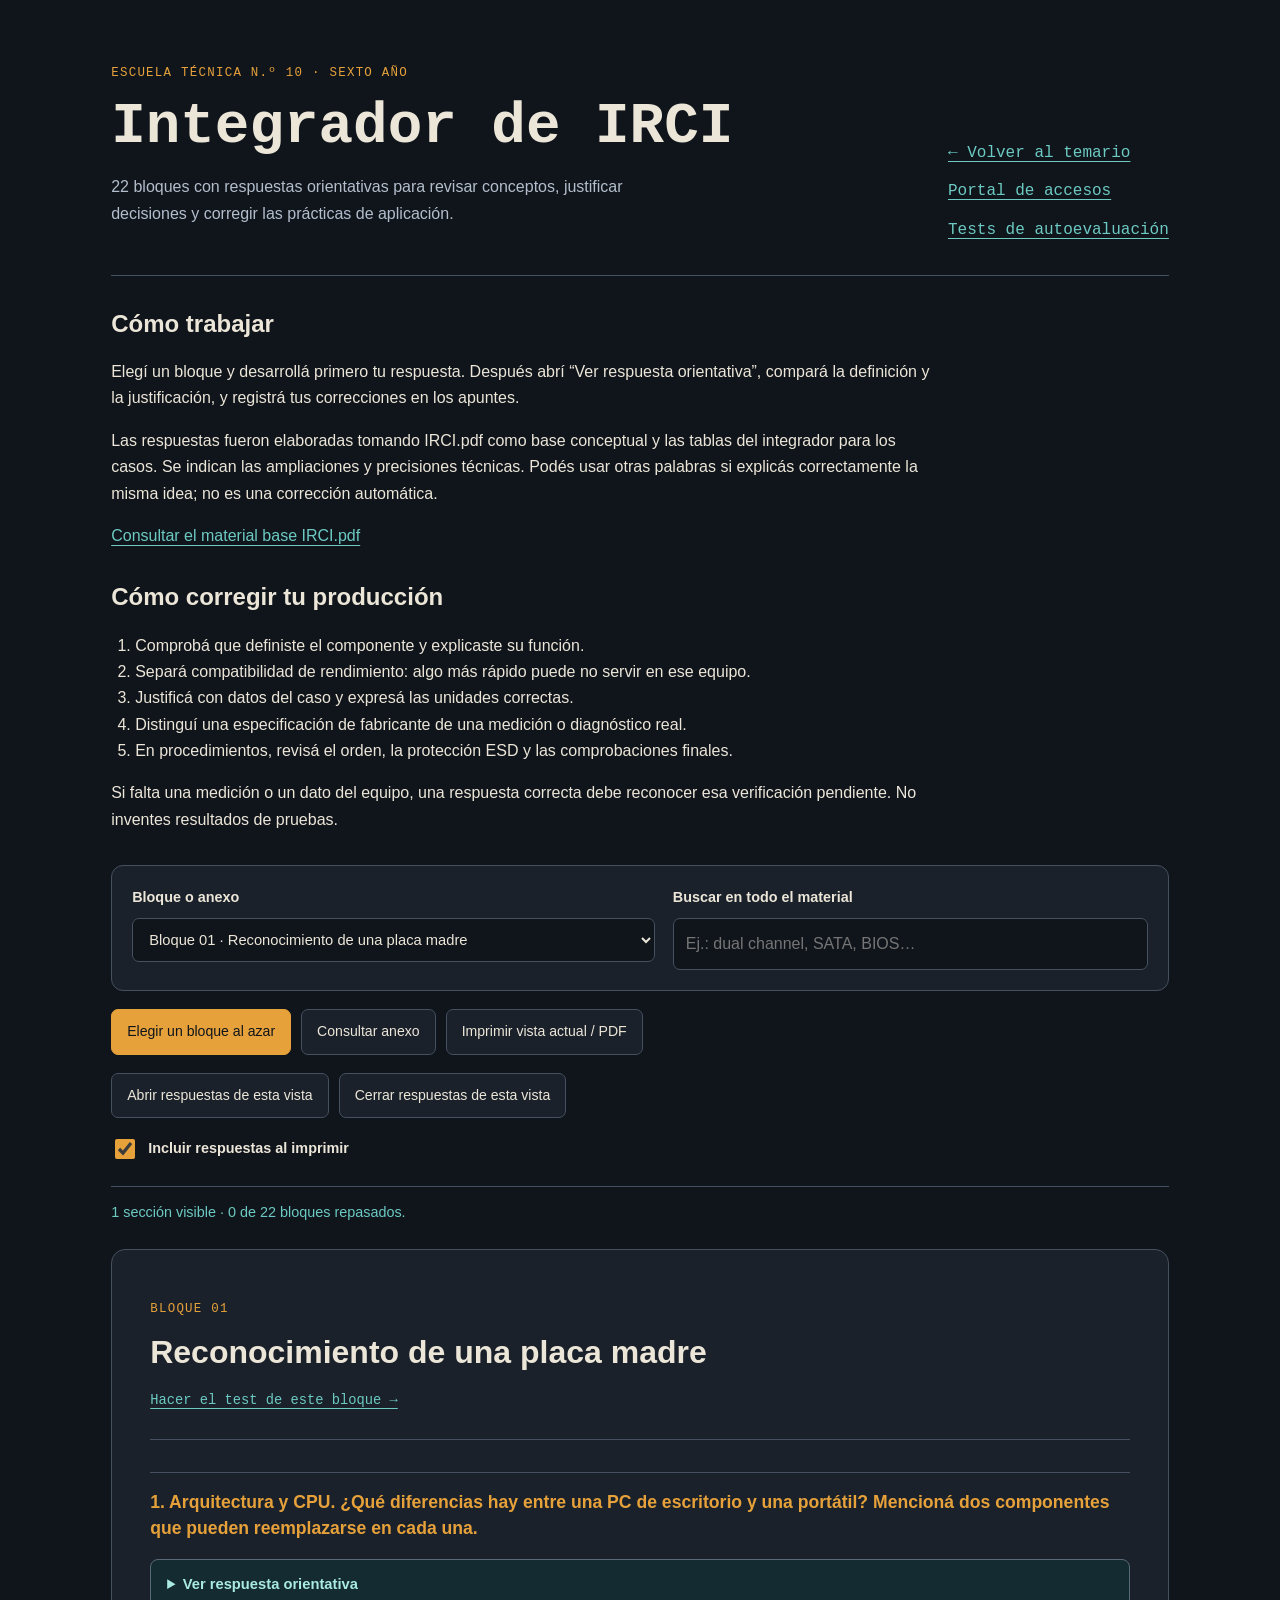
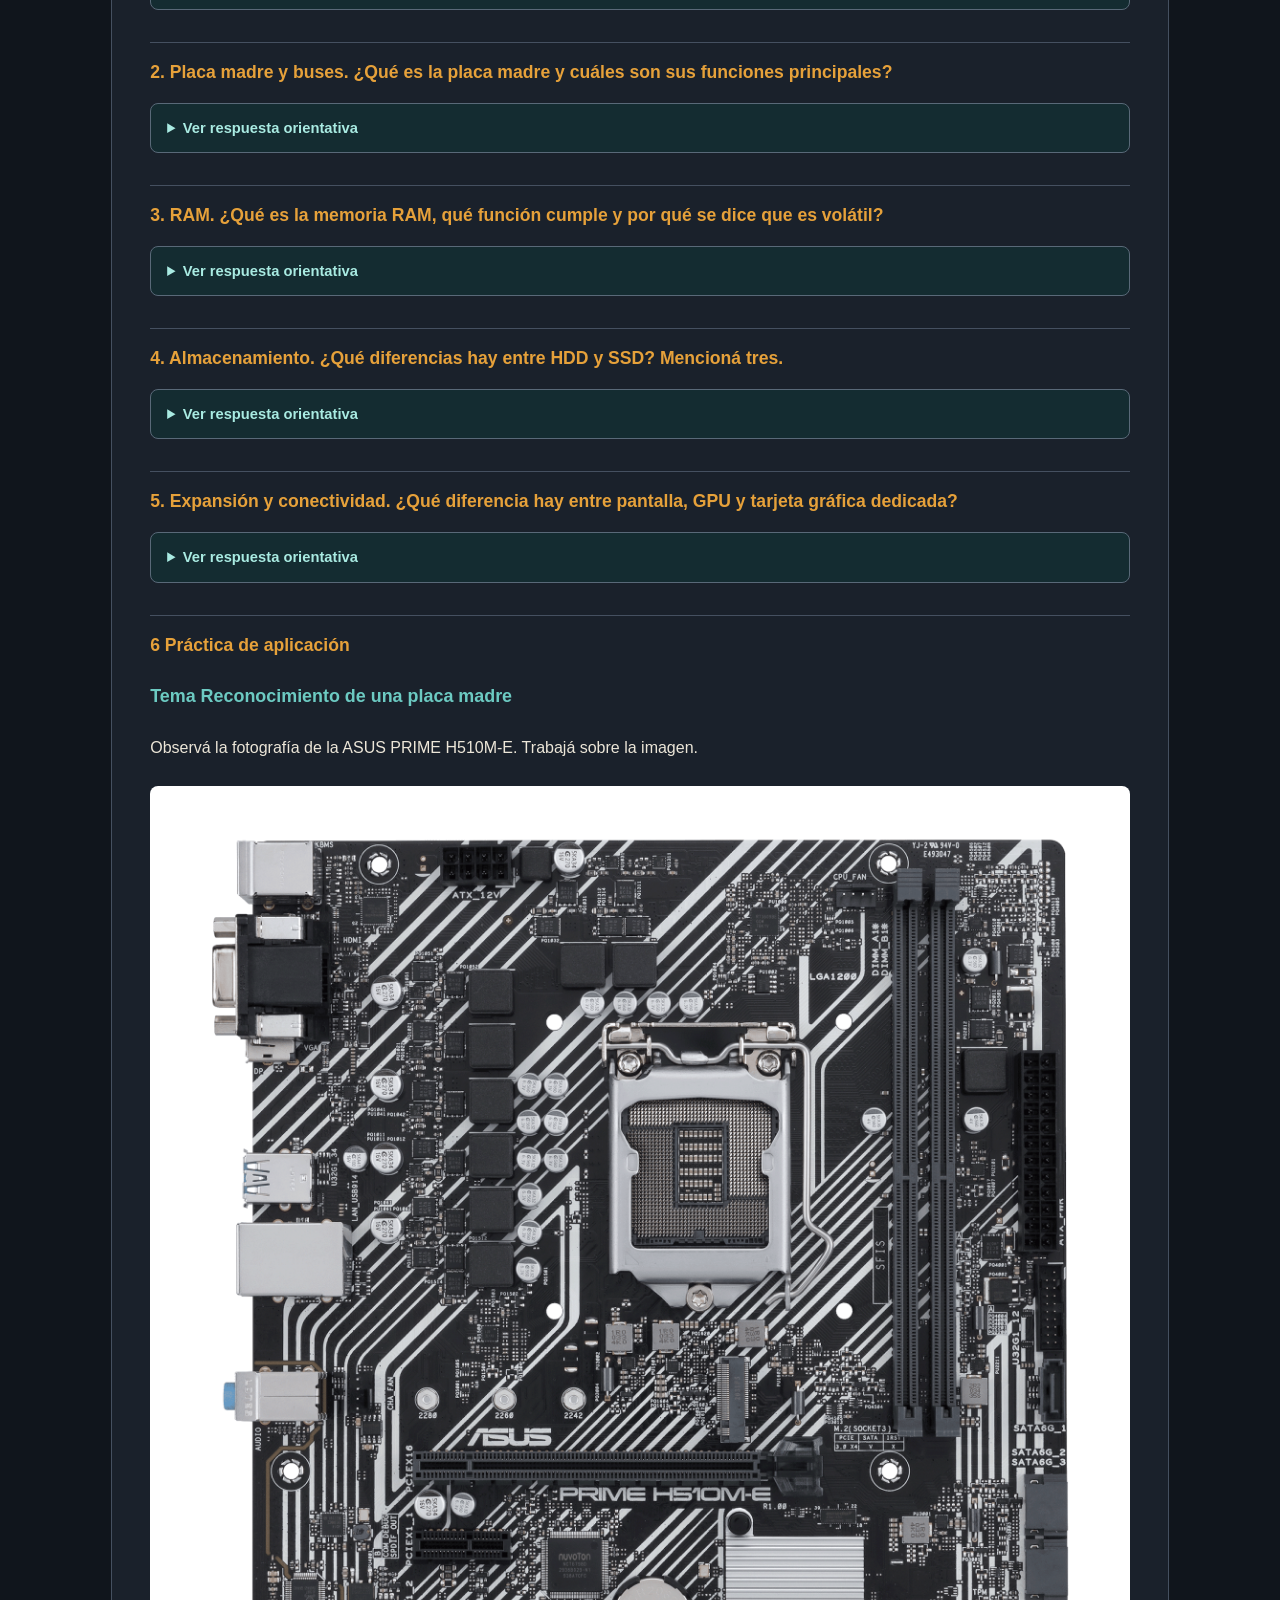
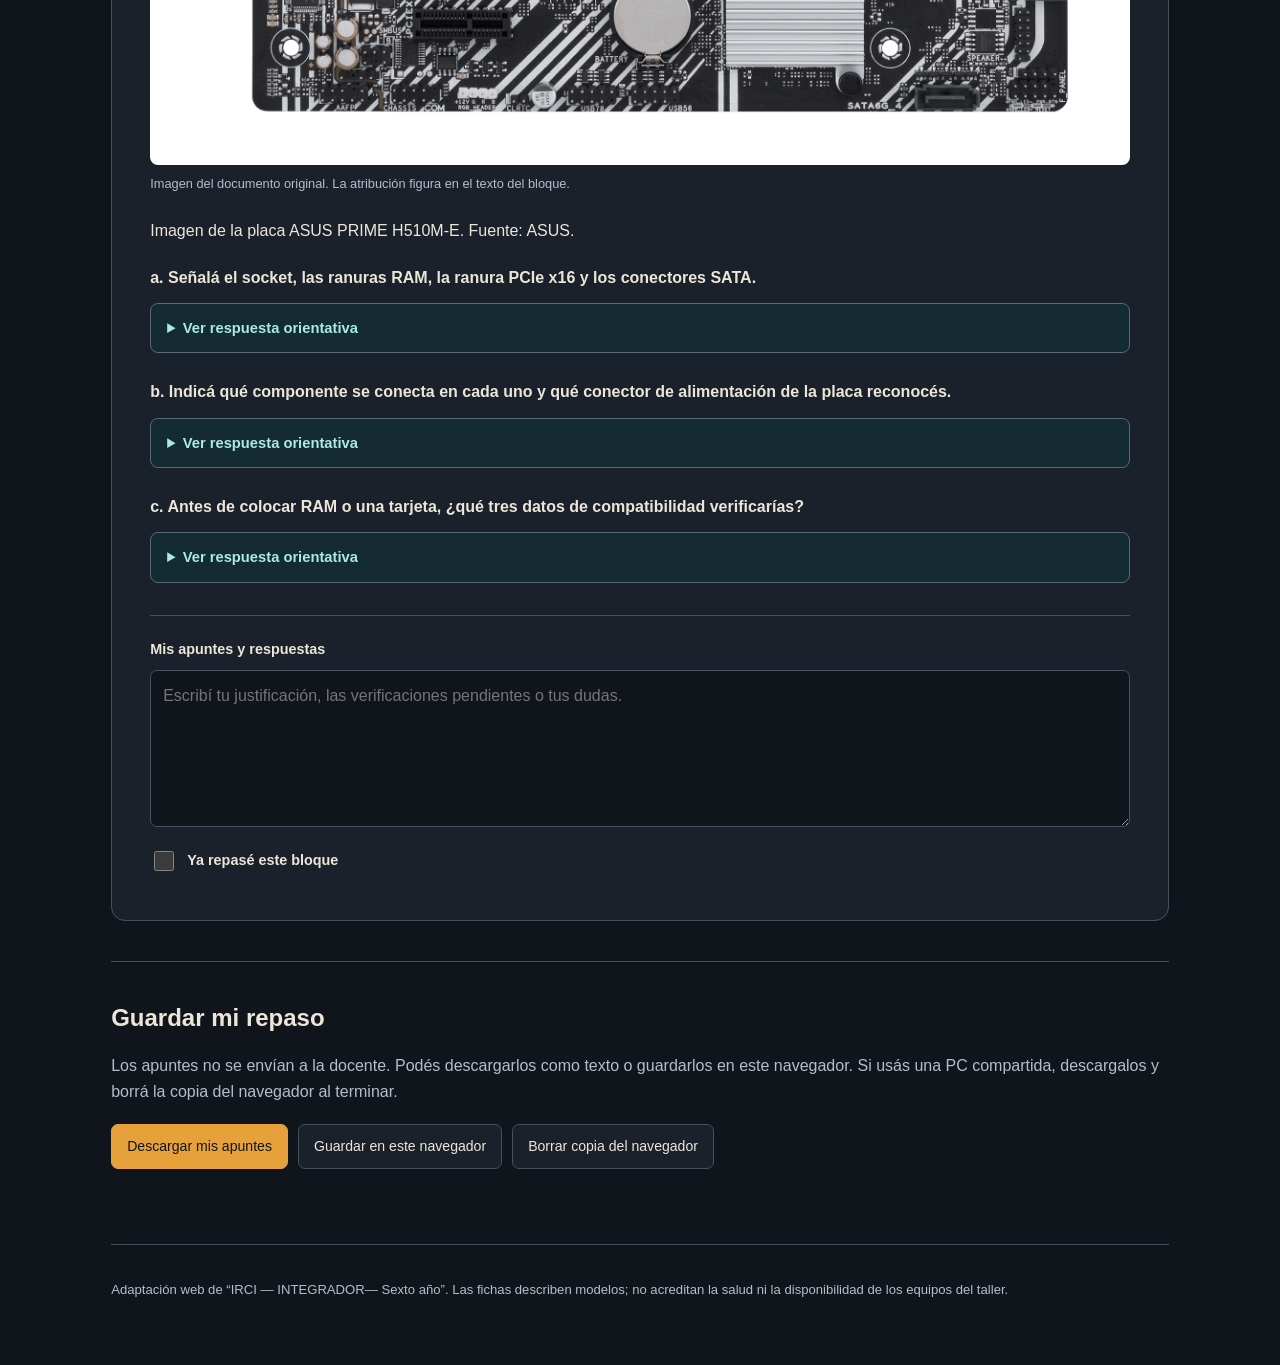
==== commit d72c6d3f: "add quizz irci" ====
--- a/irci-integrador.html
+++ b/irci-integrador.html
@@ -1,31 +1,31 @@
 <!doctype html>
 <html lang="es"><head><meta charset="utf-8"><meta name="viewport" content="width=device-width,initial-scale=1"><title>IRCI · Integrador resuelto para autocorrección</title><link rel="stylesheet" href="irci-integrador.css"><script src="irci-integrador.js" defer></script></head>
-<body><a class="skip" href="#material">Saltar al material</a><div class="wrap"><header class="hero"><div><p class="eyebrow">Escuela Técnica N.º 10 · Sexto año</p><h1>Integrador de IRCI</h1><p class="lead">22 bloques con respuestas orientativas para revisar conceptos, justificar decisiones y corregir las prácticas de aplicación.</p></div><nav aria-label="Navegación"><a href="temario.html">← Volver al temario</a><a href="index.html">Portal de accesos</a></nav></header>
+<body><a class="skip" href="#material">Saltar al material</a><div class="wrap"><header class="hero"><div><p class="eyebrow">Escuela Técnica N.º 10 · Sexto año</p><h1>Integrador de IRCI</h1><p class="lead">22 bloques con respuestas orientativas para revisar conceptos, justificar decisiones y corregir las prácticas de aplicación.</p></div><nav aria-label="Navegación"><a href="temario.html">← Volver al temario</a><a href="index.html">Portal de accesos</a><a href="irci-test.html">Tests de autoevaluación</a></nav></header>
 <section class="intro" aria-labelledby="como"><h2 id="como">Cómo trabajar</h2><p>Elegí un bloque y desarrollá primero tu respuesta. Después abrí “Ver respuesta orientativa”, compará la definición y la justificación, y registrá tus correcciones en los apuntes.</p><p>Las respuestas fueron elaboradas tomando IRCI.pdf como base conceptual y las tablas del integrador para los casos. Se indican las ampliaciones y precisiones técnicas. Podés usar otras palabras si explicás correctamente la misma idea; no es una corrección automática.</p><p><a href="irci-assets/IRCI_base.pdf" target="_blank" rel="noopener">Consultar el material base IRCI.pdf</a></p></section>
 <section id="correctionGuide" class="intro"><h2>Cómo corregir tu producción</h2><ol><li>Comprobá que definiste el componente y explicaste su función.</li><li>Separá compatibilidad de rendimiento: algo más rápido puede no servir en ese equipo.</li><li>Justificá con datos del caso y expresá las unidades correctas.</li><li>Distinguí una especificación de fabricante de una medición o diagnóstico real.</li><li>En procedimientos, revisá el orden, la protección ESD y las comprobaciones finales.</li></ol><p>Si falta una medición o un dato del equipo, una respuesta correcta debe reconocer esa verificación pendiente. No inventes resultados de pruebas.</p></section><form class="toolbar" role="search" onsubmit="return false"><div><label for="blockSelect">Bloque o anexo</label><select id="blockSelect"><option value="todos">Todos los bloques y el anexo</option><option value="bloque-01">Bloque 01 · Reconocimiento de una placa madre</option><option value="bloque-02">Bloque 02 · CPU y placa de destino</option><option value="bloque-03">Bloque 03 · Lectura y comparación de procesadores</option><option value="bloque-04">Bloque 04 · Refrigeración y espacio disponible</option><option value="bloque-05">Bloque 05 · RAM y formato de la ranura</option><option value="bloque-06">Bloque 06 · Ampliación de RAM con datos dados</option><option value="bloque-07">Bloque 07 · Velocidad nominal y velocidad admitida</option><option value="bloque-08">Bloque 08 · Diagnóstico de RAM después de instalarla</option><option value="bloque-09">Bloque 09 · SSD y conexión disponible</option><option value="bloque-10">Bloque 10 · M2 no garantiza compatibilidad</option><option value="bloque-11">Bloque 11 · Especificaciones y salud de un SSD</option><option value="bloque-12">Bloque 12 · Reemplazo de disco con el material dado</option><option value="bloque-13">Bloque 13 · Reconocimiento de una tarjeta gráfica</option><option value="bloque-14">Bloque 14 · Gráfica y espacio del gabinete</option><option value="bloque-15">Bloque 15 · Comparación de memoria gráfica</option><option value="bloque-16">Bloque 16 · Ubicación de conectores en una placa</option><option value="bloque-17">Bloque 17 · Compatibilidad de un conjunto dado</option><option value="bloque-18">Bloque 18 · Equipo armado sin imagen</option><option value="bloque-19">Bloque 19 · Secuencia de cambio de pasta térmica</option><option value="bloque-20">Bloque 20 · Limpieza y reinstalación de RAM</option><option value="bloque-21">Bloque 21 · Diagnóstico y limpieza de un SSD SATA</option><option value="bloque-22">Bloque 22 · Mantenimiento de una tarjeta gráfica</option><option value="anexo">Anexo de especificaciones · Fichas y fuentes de los fabricantes</option></select></div><div><label for="search">Buscar en todo el material</label><input id="search" type="search" placeholder="Ej.: dual channel, SATA, BIOS…"></div></form>
 <div class="actions"><button id="random" type="button">Elegir un bloque al azar</button><button id="annex" type="button">Consultar anexo</button><button id="print" type="button">Imprimir vista actual / PDF</button></div><div id="answerActions"><div class="actions"><button type="button" id="showAnswers">Abrir respuestas de esta vista</button><button type="button" id="hideAnswers">Cerrar respuestas de esta vista</button></div><label class="completed"><input id="includeAnswers" type="checkbox" checked> Incluir respuestas al imprimir</label></div><p id="status" role="status" aria-live="polite"></p>
-<main id="material"><section class="block" id="bloque-01" data-number="1"><header class="block-header"><p class="eyebrow">Bloque 01</p><h2 tabindex="-1">Reconocimiento de una placa madre</h2></header><h3>1. Arquitectura y CPU. ¿Qué diferencias hay entre una PC de escritorio y una portátil? Mencioná dos componentes que pueden reemplazarse en cada una.</h3><details class="answer" id="b01-1"><summary>Ver respuesta orientativa</summary><div class="answer-body"><p>Una PC de escritorio suele usar componentes separados y ofrece más espacio para ampliaciones; una portátil integra pantalla, teclado y batería para facilitar el traslado. En una PC de escritorio pueden reemplazarse, por ejemplo, RAM y almacenamiento. En una portátil también pueden reemplazarse RAM y SSD si el modelo usa módulos y unidades extraíbles; puede tener RAM soldada. Se consulta siempre el manual.</p><p class="answer-source">Ampliación para esta consigna. Base conceptual relacionada: <a href="irci-assets/IRCI_base.pdf#page=3" target="_blank" rel="noopener">Unidad 2 · CPU · PDF p. 3</a></p></div></details><h3>2. Placa madre y buses. ¿Qué es la placa madre y cuáles son sus funciones principales?</h3><details class="answer" id="b01-2"><summary>Ver respuesta orientativa</summary><div class="answer-body"><p>La placa madre es la tarjeta de circuito impreso principal que conecta los componentes de la computadora. Proporciona rutas de comunicación y distribuye la alimentación mediante sus conectores y circuitos reguladores. Aloja el socket de CPU, las ranuras RAM y de expansión, el chipset y el firmware BIOS/UEFI.</p><p class="answer-source">Base conceptual relacionada: <a href="irci-assets/IRCI_base.pdf#page=8" target="_blank" rel="noopener">Unidad 4 · Placa madre · PDF p. 8</a></p></div></details><h3>3. RAM. ¿Qué es la memoria RAM, qué función cumple y por qué se dice que es volátil?</h3><details class="answer" id="b01-3"><summary>Ver respuesta orientativa</summary><div class="answer-body"><p>La RAM es la memoria de trabajo del sistema: almacena temporalmente los datos y las instrucciones de los programas en ejecución que necesita el procesador. En equipos con módulos, estos incluyen chips, contactos y una muesca de orientación. Es volátil porque pierde su contenido cuando deja de recibir alimentación.</p><p class="answer-source">Base conceptual relacionada: <a href="irci-assets/IRCI_base.pdf#page=9" target="_blank" rel="noopener">Unidad 5 · RAM · PDF p. 9</a></p></div></details><h3>4. Almacenamiento. ¿Qué diferencias hay entre HDD y SSD? Mencioná tres.</h3><details class="answer" id="b01-4"><summary>Ver respuesta orientativa</summary><div class="answer-body"><p>El HDD guarda datos en platos magnéticos que giran y utiliza cabezales; el SSD usa memoria flash NAND, sin partes móviles. El SSD suele tener menor tiempo de acceso, menos ruido y mayor resistencia a golpes. El HDD suele ofrecer menor costo por GB. Ambos conservan los datos sin alimentación, pero no reemplazan una copia de seguridad.</p><p class="answer-source">Base conceptual relacionada: <a href="irci-assets/IRCI_base.pdf#page=10" target="_blank" rel="noopener">Unidad 7 · Almacenamiento · PDF p. 10</a></p></div></details><h3>5. Expansión y conectividad. ¿Qué diferencia hay entre pantalla, GPU y tarjeta gráfica dedicada?</h3><details class="answer" id="b01-5"><summary>Ver respuesta orientativa</summary><div class="answer-body"><p>La pantalla muestra la imagen. La GPU es el procesador que realiza el trabajo gráfico. Una tarjeta gráfica dedicada es una placa de expansión que incorpora una GPU, normalmente VRAM propia, refrigeración y salidas de video. Una GPU también puede estar integrada en el procesador y usar parte de la RAM del equipo.</p><p class="answer-source">Base conceptual relacionada: <a href="irci-assets/IRCI_base.pdf#page=11" target="_blank" rel="noopener">Unidad 8 · Expansión · PDF p. 11</a></p></div></details><h3>6 Práctica de aplicación</h3><h4>Tema Reconocimiento de una placa madre</h4><div class="source-p">Observá la fotografía de la ASUS PRIME H510M-E. Trabajá sobre la imagen.</div><div class="source-p"><figure><img src="irci-assets/image2.png" alt="Fotografía del componente incluida en el documento de IRCI" loading="lazy"><figcaption>Imagen del documento original. La atribución figura en el texto del bloque.</figcaption></figure></div><div class="source-p">Imagen de la placa ASUS PRIME H510M-E. Fuente: ASUS.</div><p class="consigna">a. Señalá el socket, las ranuras RAM, la ranura PCIe x16 y los conectores SATA.</p><details class="answer" id="b01-6a"><summary>Ver respuesta orientativa</summary><div class="answer-body"><p>En la fotografía, con los conectores traseros a la izquierda, el socket es el alojamiento cuadrado del procesador, en la zona superior central. Las dos ranuras DIMM largas están a su derecha; la PCIe x16 larga queda debajo del socket. Los SATA se reconocen por su forma acodada en L hacia el borde derecho/inferior. Confirmar sus rótulos con el manual P1 del anexo.</p><p class="answer-source">Aplicación razonada a los datos del integrador. Base relacionada: <a href="irci-assets/IRCI_base.pdf#page=8" target="_blank" rel="noopener">Unidad 4 · Placa madre · PDF p. 8</a> · <a href="#anexo" data-open-annex>Fichas del caso en el anexo</a></p></div></details><p class="consigna">b. Indicá qué componente se conecta en cada uno y qué conector de alimentación de la placa reconocés.</p><details class="answer" id="b01-6b"><summary>Ver respuesta orientativa</summary><div class="answer-body"><p>En el socket se instala la CPU; en las ranuras DIMM, la RAM; en PCIe x16, una tarjeta gráfica compatible; y en SATA, el cable de datos de HDD, SSD SATA o unidad óptica. El ATX de 24 pines, junto al borde derecho, alimenta la placa madre. El conector de CPU de 8 pines está en la zona superior izquierda.</p><p class="answer-source">Aplicación razonada a los datos del integrador. Base relacionada: <a href="irci-assets/IRCI_base.pdf#page=8" target="_blank" rel="noopener">Unidad 4 · Placa madre · PDF p. 8</a> · <a href="#anexo" data-open-annex>Fichas del caso en el anexo</a></p></div></details><p class="consigna">c. Antes de colocar RAM o una tarjeta, ¿qué tres datos de compatibilidad verificarías?</p><details class="answer" id="b01-6c"><summary>Ver respuesta orientativa</summary><div class="answer-body"><p>Para RAM verificaría generación y formato, por ejemplo DDR4 DIMM, capacidad y organización admitidas, y perfiles de tasa/voltaje compatibles. Para una tarjeta comprobaría la ranura PCIe y sus líneas, el espacio del gabinete y la potencia/conectores de la fuente. También revisaría los controladores del sistema operativo. Los requisitos de una RAM no son los mismos que los de una gráfica.</p><p class="answer-source">Aplicación razonada a los datos del integrador. Base relacionada: <a href="irci-assets/IRCI_base.pdf#page=8" target="_blank" rel="noopener">Unidad 4 · Placa madre · PDF p. 8</a> · <a href="#anexo" data-open-annex>Fichas del caso en el anexo</a></p></div></details><div class="practice-notes"><label for="nota-bloque-01">Mis apuntes y respuestas</label><textarea id="nota-bloque-01" data-note="bloque-01" rows="5" placeholder="Escribí tu justificación, las verificaciones pendientes o tus dudas."></textarea><label class="completed"><input type="checkbox" data-done="bloque-01"> Ya repasé este bloque</label></div></section>
-<section class="block" id="bloque-02" data-number="2"><header class="block-header"><p class="eyebrow">Bloque 02</p><h2 tabindex="-1">CPU y placa de destino</h2></header><h3>1. Arquitectura y CPU. ¿Qué son las supercomputadoras, los servidores y las computadoras personales? Indicá un uso de cada una.</h3><details class="answer" id="b02-1"><summary>Ver respuesta orientativa</summary><div class="answer-body"><p>Las supercomputadoras son sistemas de gran capacidad de cálculo utilizados, por ejemplo, para simulaciones científicas. Los servidores proporcionan servicios a otros equipos, como archivos o páginas web de la escuela. Las computadoras personales están orientadas al uso individual, por ejemplo para estudiar o programar. “Servidor” describe una función: una PC también puede prestar un servicio de red.</p><p class="answer-source">Ampliación para esta consigna. Base conceptual relacionada: <a href="irci-assets/IRCI_base.pdf#page=3" target="_blank" rel="noopener">Unidad 2 · CPU · PDF p. 3</a></p></div></details><h3>2. Placa madre y buses. ¿Qué es el chipset y qué funciones cumple?</h3><details class="answer" id="b02-2"><summary>Ver respuesta orientativa</summary><div class="answer-body"><p>El chipset es un conjunto de circuitos de la placa madre que participa en la comunicación con dispositivos y en las funciones disponibles, como SATA, USB y líneas PCIe. Influye en las CPU y tecnologías compatibles. En arquitecturas modernas, el controlador de RAM y algunas líneas PCIe pueden estar integrados en la CPU; no todos los datos atraviesan el chipset.</p><p class="answer-source">Base conceptual relacionada: <a href="irci-assets/IRCI_base.pdf#page=8" target="_blank" rel="noopener">Unidad 4 · Placa madre · PDF p. 8</a></p></div></details><h3>3. RAM. Explica dos parametros de compatibilidad y dos de rendimiento</h3><details class="answer" id="b02-3"><summary>Ver respuesta orientativa</summary><div class="answer-body"><p>Compatibilidad: la generación de RAM debe coincidir con la admitida, por ejemplo DDR4, y el formato físico debe ser el adecuado, como DIMM o SO-DIMM. Rendimiento: la capacidad determina cuánto trabajo puede mantenerse en RAM y la tasa de transferencia indica cuántas transferencias se realizan por segundo. También importa la latencia; se compara considerando la tasa efectiva.</p><p class="answer-source">Base conceptual relacionada: <a href="irci-assets/IRCI_base.pdf#page=9" target="_blank" rel="noopener">Unidad 5 · RAM · PDF p. 9</a></p></div></details><h3>4. Almacenamiento. ¿Qué diferencias hay entre IDE/PATA y SATA?</h3><details class="answer" id="b02-4"><summary>Ver respuesta orientativa</summary><div class="answer-body"><p>IDE/PATA usa transferencia paralela y cables anchos; SATA utiliza transferencia serial y cables de datos más delgados. Sus conectores no son intercambiables. PATA alcanzó hasta 133 MB/s; SATA III tiene un límite de interfaz de unos 600 MB/s, que no es la velocidad garantizada del disco. El intercambio en caliente requiere soporte de equipo, controladora y configuración.</p><p class="answer-source">Ampliación para esta consigna. Base conceptual relacionada: <a href="irci-assets/IRCI_base.pdf#page=10" target="_blank" rel="noopener">Unidad 7 · Almacenamiento · PDF p. 10</a></p></div></details><h3>5. Expansión y conectividad. ¿Qué diferencias hay entre una GPU integrada y una dedicada?</h3><details class="answer" id="b02-5"><summary>Ver respuesta orientativa</summary><div class="answer-body"><p>La GPU integrada forma parte del procesador o de otro circuito integrado del sistema y habitualmente comparte RAM. Una gráfica dedicada dispone de una GPU separada y normalmente VRAM propia. Puede ofrecer más rendimiento para ciertas tareas, a cambio de costo, espacio y consumo; la comparación depende de los modelos concretos.</p><p class="answer-source">Base conceptual relacionada: <a href="irci-assets/IRCI_base.pdf#page=11" target="_blank" rel="noopener">Unidad 8 · Expansión · PDF p. 11</a></p></div></details><h3>6 Práctica de aplicación</h3><h4>Tema CPU y placa de destino</h4><div class="source-p">Placa de destino: ASUS PRIME H510M-E, LGA1200, DDR4 DIMM. Su lista admite el i3-10100 desde BIOS 0211; el equipo del caso tiene BIOS 0211.</div><div class="table-scroll" tabindex="0" role="region" aria-label="Tabla técnica desplazable"><table><thead><tr><th scope="col"><div class="source-p">Dato</div></th><th scope="col"><div class="source-p">Intel Core i3-10100</div></th><th scope="col"><div class="source-p">Intel Core i5-12400F</div></th></tr></thead><tbody><tr><td><div class="source-p">Socket</div></td><td><div class="source-p">LGA1200</div></td><td><div class="source-p">LGA1700</div></td></tr><tr><td><div class="source-p">Núcleos e hilos</div></td><td><h3>4 / 8</h3></td><td><h3>6 / 12</h3></td></tr><tr><td><div class="source-p">Memoria admitida</div></td><td><div class="source-p">DDR4-2666</div></td><td><div class="source-p">DDR4-3200 o DDR5-4800</div></td></tr><tr><td><div class="source-p">Gráfica integrada</div></td><td><div class="source-p">UHD 630</div></td><td><div class="source-p">No tiene</div></td></tr></tbody></table></div><div class="source-p">Datos técnicos de fabricantes citados en el anexo; condiciones del caso indicadas en el ejercicio.</div><p class="consigna">a. ¿Cuál de las dos CPU puede instalarse en esta placa? Justificá con los datos.</p><details class="answer" id="b02-6a"><summary>Ver respuesta orientativa</summary><div class="answer-body"><p>Puede instalarse el Intel Core i3-10100: usa LGA1200 y, según los datos del ejercicio, está admitido desde BIOS 0211, que es la instalada. El Core i5-12400F usa LGA1700 y no corresponde a ese socket. La mayor cantidad de núcleos no compensa una incompatibilidad física.</p><p class="answer-source">Aplicación razonada a los datos del integrador. Base relacionada: <a href="irci-assets/IRCI_base.pdf#page=3" target="_blank" rel="noopener">Unidad 2 · CPU · PDF p. 3</a> · <a href="#anexo" data-open-annex>Fichas del caso en el anexo</a></p></div></details><p class="consigna">b. Además del socket, ¿qué se debe verificar en BIOS, RAM y refrigeración?</p><details class="answer" id="b02-6b"><summary>Ver respuesta orientativa</summary><div class="answer-body"><p>Confirmaría el modelo de CPU en la lista oficial y la versión de BIOS requerida; que la RAM sea DDR4 y funcione con un perfil admitido por CPU y placa; y que el disipador tenga anclaje LGA1200, capacidad térmica adecuada y espacio suficiente. También revisaría la alimentación de placa y CPU.</p><p class="answer-source">Aplicación razonada a los datos del integrador. Base relacionada: <a href="irci-assets/IRCI_base.pdf#page=3" target="_blank" rel="noopener">Unidad 2 · CPU · PDF p. 3</a> · <a href="#anexo" data-open-annex>Fichas del caso en el anexo</a></p></div></details><p class="consigna">c. Si se utiliza el i5-12400F en una placa compatible, ¿qué se necesita para obtener imagen?</p><details class="answer" id="b02-6c"><summary>Ver respuesta orientativa</summary><div class="answer-body"><p>El i5-12400F no tiene gráfica integrada. En una placa compatible necesita una tarjeta gráfica dedicada o un dispositivo gráfico compatible para obtener imagen; el monitor debe conectarse a las salidas de esa tarjeta, no a las de la placa madre que dependen de la gráfica de la CPU.</p><p class="answer-source">Aplicación razonada a los datos del integrador. Base relacionada: <a href="irci-assets/IRCI_base.pdf#page=3" target="_blank" rel="noopener">Unidad 2 · CPU · PDF p. 3</a> · <a href="#anexo" data-open-annex>Fichas del caso en el anexo</a></p></div></details><div class="practice-notes"><label for="nota-bloque-02">Mis apuntes y respuestas</label><textarea id="nota-bloque-02" data-note="bloque-02" rows="5" placeholder="Escribí tu justificación, las verificaciones pendientes o tus dudas."></textarea><label class="completed"><input type="checkbox" data-done="bloque-02"> Ya repasé este bloque</label></div></section>
-<section class="block" id="bloque-03" data-number="3"><header class="block-header"><p class="eyebrow">Bloque 03</p><h2 tabindex="-1">Lectura y comparación de procesadores</h2></header><h3>1. Arquitectura y CPU. ¿Cuáles son los componentes internos principales de una computadora? Indicá la función de cinco de ellos.</h3><details class="answer" id="b03-1"><summary>Ver respuesta orientativa</summary><div class="answer-body"><p>La CPU ejecuta instrucciones y operaciones; la placa madre conecta y comunica los componentes; la RAM conserva temporalmente el trabajo activo; el almacenamiento HDD/SSD conserva sistema, programas y archivos sin alimentación; y la fuente transforma corriente alterna en continua regulada. También intervienen refrigeración, gabinete y, cuando corresponde, una tarjeta gráfica dedicada.</p><p class="answer-source">Base conceptual relacionada: <a href="irci-assets/IRCI_base.pdf#page=3" target="_blank" rel="noopener">Unidad 2 · CPU · PDF p. 3</a></p></div></details><h3>2. Placa madre y buses. ¿Qué diferencias hay entre ATX, microATX y Mini-ITX?</h3><details class="answer" id="b03-2"><summary>Ver respuesta orientativa</summary><div class="answer-body"><p>ATX, microATX y Mini-ITX son factores de forma que definen dimensiones y montaje. Sus tamaños de referencia son 305 × 244 mm, hasta 244 × 244 mm y 170 × 170 mm, respectivamente. Las placas pequeñas suelen ofrecer menos espacio de expansión. La cantidad real de conectores depende del modelo, y el gabinete debe admitir el formato.</p><p class="answer-source">Base conceptual relacionada: <a href="irci-assets/IRCI_base.pdf#page=8" target="_blank" rel="noopener">Unidad 4 · Placa madre · PDF p. 8</a></p></div></details><h3>3. RAM. ¿Qué significa DDR y qué diferencia tiene con DIMM?</h3><details class="answer" id="b03-3"><summary>Ver respuesta orientativa</summary><div class="answer-body"><p>DDR significa Double Data Rate: realiza transferencias en ambos flancos del reloj, dos por ciclo. DIMM identifica un formato de módulo con contactos eléctricos independientes en sus dos caras. DDR describe una tecnología de memoria; DIMM, su presentación física. Por eso puede haber módulos DIMM de distintas generaciones DDR, que no son intercambiables entre sí.</p><p class="answer-source">Ampliación para esta consigna. Base conceptual relacionada: <a href="irci-assets/IRCI_base.pdf#page=9" target="_blank" rel="noopener">Unidad 5 · RAM · PDF p. 9</a> · <a href="https://www.kingston.com/es/blog/pc-performance/mts-vs-mhz" target="_blank" rel="noopener noreferrer">Kingston · MHz y MT/s</a></p></div></details><h3>4. Almacenamiento. Indica 4 diferencias entre HDD y SSD</h3><details class="answer" id="b03-4"><summary>Ver respuesta orientativa</summary><div class="answer-body"><p>1) HDD: platos magnéticos y piezas móviles; SSD: memoria flash. 2) El SSD suele tener menor latencia y mayor velocidad de acceso. 3) El HDD genera ruido mecánico; el SSD es silencioso. 4) El SSD tolera mejor los golpes durante el uso; el HDD suele resultar más económico por GB. El consumo y rendimiento exactos dependen del modelo.</p><p class="answer-source">Base conceptual relacionada: <a href="irci-assets/IRCI_base.pdf#page=10" target="_blank" rel="noopener">Unidad 7 · Almacenamiento · PDF p. 10</a></p></div></details><h3>5. Expansión y conectividad. ¿Dónde se conecta el monitor si la PC tiene una tarjeta gráfica dedicada?</h3><details class="answer" id="b03-5"><summary>Ver respuesta orientativa</summary><div class="answer-body"><p>Para usar la tarjeta dedicada, conectaría el monitor a un puerto de salida de esa tarjeta, como HDMI o DisplayPort. Las salidas de la placa madre no se convierten automáticamente en salidas de la tarjeta instalada. Su funcionamiento depende de que exista una GPU integrada compatible y de la configuración del equipo.</p><p class="answer-source">Base conceptual relacionada: <a href="irci-assets/IRCI_base.pdf#page=11" target="_blank" rel="noopener">Unidad 8 · Expansión · PDF p. 11</a></p></div></details><h3>6 Práctica de aplicación</h3><h4>Tema Lectura y comparación de procesadores</h4><div class="source-p">Destino: ASUS PRIME H510M-E, LGA1200 y BIOS 0211. La lista oficial admite ambas CPU desde esa versión.</div><div class="table-scroll" tabindex="0" role="region" aria-label="Tabla técnica desplazable"><table><thead><tr><th scope="col"><div class="source-p">Parámetro</div></th><th scope="col"><div class="source-p">Intel Core i3-10100</div></th><th scope="col"><div class="source-p">Intel Core i5-10400</div></th></tr></thead><tbody><tr><td><div class="source-p">Núcleos e hilos</div></td><td><h3>4 / 8</h3></td><td><h3>6 / 12</h3></td></tr><tr><td><div class="source-p">Frecuencia base</div></td><td><div class="source-p">3,60 GHz</div></td><td><div class="source-p">2,90 GHz</div></td></tr><tr><td><div class="source-p">Turbo máximo</div></td><td><div class="source-p">4,30 GHz</div></td><td><div class="source-p">4,30 GHz</div></td></tr><tr><td><div class="source-p">Caché L3</div></td><td><h3>6 MB</h3></td><td><div class="source-p">12 MB</div></td></tr><tr><td><div class="source-p">Socket y TDP</div></td><td><div class="source-p">LGA1200 / 65 W</div></td><td><div class="source-p">LGA1200 / 65 W</div></td></tr></tbody></table></div><div class="source-p">Datos técnicos de fabricantes citados en el anexo; condiciones del caso indicadas en el ejercicio.</div><p class="consigna">a. ¿Cuál tiene más núcleos, hilos y caché? ¿Cuál tiene mayor frecuencia base?</p><details class="answer" id="b03-6a"><summary>Ver respuesta orientativa</summary><div class="answer-body"><p>El i5-10400 tiene más núcleos e hilos, 6/12 frente a 4/8, y más caché L3, 12 MB frente a 6 MB. El i3-10100 tiene mayor frecuencia base: 3,60 GHz frente a 2,90 GHz. Ambos anuncian hasta 4,30 GHz de turbo. Una sola cifra no resume todo su rendimiento.</p><p class="answer-source">Aplicación razonada a los datos del integrador. Base relacionada: <a href="irci-assets/IRCI_base.pdf#page=3" target="_blank" rel="noopener">Unidad 2 · CPU · PDF p. 3</a> · <a href="#anexo" data-open-annex>Fichas del caso en el anexo</a></p></div></details><p class="consigna">b. Para varias aplicaciones simultáneas, ¿cuál elegirías y qué dos datos usarías para justificarlo?</p><details class="answer" id="b03-6b"><summary>Ver respuesta orientativa</summary><div class="answer-body"><p>Para varias aplicaciones simultáneas elegiría, entre estas opciones, el i5-10400. Sus 6 núcleos y 12 hilos ofrecen más recursos para distribuir trabajo que los 4 núcleos y 8 hilos del i3. Sus 12 MB de caché L3 también son un dato relevante. La mejora concreta dependerá de las aplicaciones y del resto del equipo.</p><p class="answer-source">Aplicación razonada a los datos del integrador. Base relacionada: <a href="irci-assets/IRCI_base.pdf#page=3" target="_blank" rel="noopener">Unidad 2 · CPU · PDF p. 3</a> · <a href="#anexo" data-open-annex>Fichas del caso en el anexo</a></p></div></details><p class="consigna">c. ¿Ambas son compatibles con la placa indicada? ¿Por qué el socket no alcanza para confirmarlo?</p><details class="answer" id="b03-6c"><summary>Ver respuesta orientativa</summary><div class="answer-body"><p>Según los datos del ejercicio, ambas CPU usan LGA1200 y están admitidas por la ASUS PRIME H510M-E desde BIOS 0211. El socket por sí solo no basta: deben coincidir también el soporte del chipset, el firmware y los requisitos eléctricos/térmicos. Aquí se confirma la BIOS porque el caso la informa; en un equipo real se comprobaría.</p><p class="answer-source">Aplicación razonada a los datos del integrador. Base relacionada: <a href="irci-assets/IRCI_base.pdf#page=3" target="_blank" rel="noopener">Unidad 2 · CPU · PDF p. 3</a> · <a href="#anexo" data-open-annex>Fichas del caso en el anexo</a></p></div></details><div class="practice-notes"><label for="nota-bloque-03">Mis apuntes y respuestas</label><textarea id="nota-bloque-03" data-note="bloque-03" rows="5" placeholder="Escribí tu justificación, las verificaciones pendientes o tus dudas."></textarea><label class="completed"><input type="checkbox" data-done="bloque-03"> Ya repasé este bloque</label></div></section>
-<section class="block" id="bloque-04" data-number="4"><header class="block-header"><p class="eyebrow">Bloque 04</p><h2 tabindex="-1">Refrigeración y espacio disponible</h2></header><h3>1. Arquitectura y CPU. ¿Cuáles son las partes de la arquitectura de Von Neumann y cómo se relacionan?</h3><details class="answer" id="b04-1"><summary>Ver respuesta orientativa</summary><div class="answer-body"><p>El modelo incluye CPU, memoria principal, dispositivos de entrada/salida y un sistema de interconexión. La CPU comprende unidad de control, unidad aritmético-lógica y registros. Datos e instrucciones comparten memoria. Los buses permiten buscarlos y ejecutar el ciclo de instrucción, intercambiando información con la memoria y los periféricos.</p><p class="answer-source">Base conceptual relacionada: <a href="irci-assets/IRCI_base.pdf#page=2" target="_blank" rel="noopener">Unidad 1 · Von Neumann · PDF p. 2</a></p></div></details><h3>2. Placa madre y buses. Cuales son los parametros de un bus, como se calcula la velocidad.</h3><details class="answer" id="b04-2"><summary>Ver respuesta orientativa</summary><div class="answer-body"><p>Los parámetros son ancho del bus, frecuencia o tasa de transferencias, tipo serial/paralelo, ancho de banda y latencia. Para un bus paralelo ideal: MB/s = MHz × transferencias por ciclo × ancho en bits ÷ 8. Ejemplo: 100 MHz × 2 × 64 ÷ 8 = 1600 MB/s. En enlaces seriales se consideran además líneas, codificación y sobrecarga; no basta aplicar esa fórmula sin adaptar el modelo.</p><p class="answer-source">Ampliación para esta consigna. Base conceptual relacionada: <a href="irci-assets/IRCI_base.pdf#page=4" target="_blank" rel="noopener">Unidad 3 · Buses · PDF p. 4</a></p></div></details><h3>3. RAM. ¿Qué diferencias hay entre SIMM, DIMM y SO-DIMM?</h3><details class="answer" id="b04-3"><summary>Ver respuesta orientativa</summary><div class="answer-body"><p>SIMM es un formato antiguo con contactos de ambas caras eléctricamente unidos. DIMM tiene contactos independientes en ambas caras y es habitual en equipos de escritorio. SO-DIMM es un formato más compacto usado en muchas portátiles. El formato no determina por sí solo la generación DDR; hay que comprobar ambos y no forzar módulos en ranuras distintas.</p><p class="answer-source">Ampliación para esta consigna. Base conceptual relacionada: <a href="irci-assets/IRCI_base.pdf#page=9" target="_blank" rel="noopener">Unidad 5 · RAM · PDF p. 9</a></p></div></details><h3>4. Almacenamiento. Explica las interfases de comunicacion para M.2 </h3><details class="answer" id="b04-4"><summary>Ver respuesta orientativa</summary><div class="answer-body"><p>M.2 es un formato y una especificación de conexión; no identifica una única interfaz de almacenamiento. Un SSD M.2 puede usar SATA, normalmente con AHCI, o PCIe con NVMe. Deben coincidir el protocolo admitido por la placa, la llave del conector y el tamaño, por ejemplo 2280. Que entre físicamente no confirma que funcione.</p><p class="answer-source">Base conceptual relacionada: <a href="irci-assets/IRCI_base.pdf#page=10" target="_blank" rel="noopener">Unidad 7 · Almacenamiento · PDF p. 10</a></p></div></details><h3>5. Expansión y conectividad. ¿Qué diferencia hay entre memoria gráfica dedicada y memoria compartida?</h3><details class="answer" id="b04-5"><summary>Ver respuesta orientativa</summary><div class="answer-body"><p>La memoria gráfica dedicada es la VRAM asociada a una GPU, disponible para sus datos gráficos. La memoria compartida es una parte de la RAM del sistema que puede usar la GPU. Compartir memoria reduce la RAM disponible para otras tareas y tiene características de acceso diferentes. No debe sumarse memoria compartida como si fuera VRAM dedicada equivalente.</p><p class="answer-source">Base conceptual relacionada: <a href="irci-assets/IRCI_base.pdf#page=11" target="_blank" rel="noopener">Unidad 8 · Expansión · PDF p. 11</a></p></div></details><h3>6 Práctica de aplicación</h3><h4>Tema Refrigeración y espacio disponible</h4><div class="source-p">Las dimensiones del gabinete son una condición del ejercicio. Las de CPU y disipador corresponden a sus fichas oficiales.</div><div class="table-scroll" tabindex="0" role="region" aria-label="Tabla técnica desplazable"><table><thead><tr><th scope="col"><div class="source-p">Dato del material</div></th><th scope="col"><div class="source-p">Especificación</div></th></tr></thead><tbody><tr><td><div class="source-p">CPU</div></td><td><div class="source-p">Intel Core i5-10400, LGA1200, TDP 65 W</div></td></tr><tr><td><div class="source-p">Disipador</div></td><td><div class="source-p">Noctua NH-U12S redux</div></td></tr><tr><td><div class="source-p">Anclajes relevantes</div></td><td><div class="source-p">LGA1200 y LGA1700 con kit adecuado</div></td></tr><tr><td><div class="source-p">Altura con ventilador</div></td><td><div class="source-p">158 mm</div></td></tr><tr><td><div class="source-p">Gabinete del caso</div></td><td><div class="source-p">Admite disipadores de hasta 150 mm</div></td></tr></tbody></table></div><div class="source-p">Datos técnicos de fabricantes citados en el anexo; condiciones del caso indicadas en el ejercicio.</div><p class="consigna">a. ¿El disipador admite el socket de esta CPU? ¿Puede cerrarse el gabinete con este conjunto?</p><details class="answer" id="b04-6a"><summary>Ver respuesta orientativa</summary><div class="answer-body"><p>El disipador admite LGA1200 si se dispone del kit correcto, por lo que el anclaje puede ser compatible. Sin embargo, no cabe según el caso: mide 158 mm y el gabinete admite hasta 150 mm, una diferencia de 8 mm. No debe forzarse el cierre; hace falta otro disipador o un gabinete con espacio suficiente.</p><p class="answer-source">Aplicación razonada a los datos del integrador. Base relacionada: <a href="irci-assets/IRCI_base.pdf#page=9" target="_blank" rel="noopener">Unidad 6 · Mantenimiento y ESD · PDF p. 9</a> · <a href="#anexo" data-open-annex>Fichas del caso en el anexo</a></p></div></details><p class="consigna">b. ¿Qué datos revisarías para elegir otro disipador compatible?</p><details class="answer" id="b04-6b"><summary>Ver respuesta orientativa</summary><div class="answer-body"><p>Revisaría socket y kit de montaje, compatibilidad térmica con el i5-10400, altura total no mayor que el límite del gabinete y espacio con RAM y otros componentes. La coincidencia del socket y un valor de TDP aislado no garantizan que el conjunto sea adecuado; consultaría la compatibilidad y las medidas del fabricante.</p><p class="answer-source">Aplicación razonada a los datos del integrador. Base relacionada: <a href="irci-assets/IRCI_base.pdf#page=9" target="_blank" rel="noopener">Unidad 6 · Mantenimiento y ESD · PDF p. 9</a> · <a href="#anexo" data-open-annex>Fichas del caso en el anexo</a></p></div></details><p class="consigna">c. Indicá dónde conectar el ventilador y qué comprobar después del montaje.</p><details class="answer" id="b04-6c"><summary>Ver respuesta orientativa</summary><div class="answer-body"><p>El ventilador del disipador se conecta a CPU_FAN. Después revisaría fijación, interfaz térmica y cables libres de las aspas; al encender, comprobaría giro y lectura de RPM. Controlaría temperaturas en reposo y carga frente a las especificaciones de esa CPU y su comportamiento, sin tomar el límite Tjunction como temperatura objetivo.</p><p class="answer-source">Aplicación razonada a los datos del integrador. Base relacionada: <a href="irci-assets/IRCI_base.pdf#page=9" target="_blank" rel="noopener">Unidad 6 · Mantenimiento y ESD · PDF p. 9</a> · <a href="#anexo" data-open-annex>Fichas del caso en el anexo</a></p></div></details><div class="practice-notes"><label for="nota-bloque-04">Mis apuntes y respuestas</label><textarea id="nota-bloque-04" data-note="bloque-04" rows="5" placeholder="Escribí tu justificación, las verificaciones pendientes o tus dudas."></textarea><label class="completed"><input type="checkbox" data-done="bloque-04"> Ya repasé este bloque</label></div></section>
-<section class="block" id="bloque-05" data-number="5"><header class="block-header"><p class="eyebrow">Bloque 05</p><h2 tabindex="-1">RAM y formato de la ranura</h2></header><h3>1. Arquitectura y CPU. ¿Qué es el ciclo de instrucción? Describí brevemente sus etapas.</h3><details class="answer" id="b05-1"><summary>Ver respuesta orientativa</summary><div class="answer-body"><p>El ciclo de instrucción comprende Fetch, Decode y Execute. En Fetch se busca la instrucción en memoria; en Decode la unidad de control interpreta qué operación corresponde y qué datos necesita; en Execute se realiza la operación y se actualiza el estado o resultado. Es un modelo básico: las CPU modernas pueden solapar etapas y ejecutar varias operaciones.</p><p class="answer-source">Base conceptual relacionada: <a href="irci-assets/IRCI_base.pdf#page=2" target="_blank" rel="noopener">Unidad 1 · Von Neumann · PDF p. 2</a></p></div></details><h3>2. Placa madre y buses. ¿Qué dispositivos se conectan en PCI, AGP y PCIe?Son de transferencia serial o paralela?</h3><details class="answer" id="b05-2"><summary>Ver respuesta orientativa</summary><div class="answer-body"><p>PCI es un bus paralelo antiguo para tarjetas de red, sonido y otras expansiones. AGP es una interfaz paralela antigua dedicada a gráficas. PCIe usa enlaces seriales por líneas y conecta gráficas, tarjetas de red, sonido, controladoras y SSD NVMe. Sus ranuras y funcionamiento son diferentes; una tarjeta PCI o AGP no se instala directamente en PCIe.</p><p class="answer-source">Ampliación para esta consigna. Base conceptual relacionada: <a href="irci-assets/IRCI_base.pdf#page=5" target="_blank" rel="noopener">PCIe · PDF p. 5</a></p></div></details><h3>3. RAM. ¿Por qué una memoria DDR4 no puede colocarse en una ranura DDR3?</h3><details class="answer" id="b05-3"><summary>Ver respuesta orientativa</summary><div class="answer-body"><p>DDR4 y DDR3 difieren en características eléctricas, señalización, posición de la muesca y contactos. Por ejemplo, los DIMM de escritorio DDR3 usan 240 contactos y los DDR4, 288. La placa y el controlador de memoria deben admitir la generación. No se soluciona haciendo fuerza ni cambiando una opción del sistema operativo.</p><p class="answer-source">Base conceptual relacionada: <a href="irci-assets/IRCI_base.pdf#page=9" target="_blank" rel="noopener">Unidad 5 · RAM · PDF p. 9</a></p></div></details><h3>4. Almacenamiento. ¿Qué diferencia hay entre M.2, SATA y NVMe?</h3><details class="answer" id="b05-4"><summary>Ver respuesta orientativa</summary><div class="answer-body"><p>M.2 describe el formato/conexión física; SATA es una interfaz de almacenamiento; NVMe es un protocolo para almacenamiento sobre PCIe. Existen SSD de 2,5 pulgadas SATA, M.2 SATA y M.2 PCIe/NVMe. Por eso “M.2” no significa automáticamente “NVMe” ni permite afirmar que toda unidad M.2 es más rápida que una SATA.</p><p class="answer-source">Base conceptual relacionada: <a href="irci-assets/IRCI_base.pdf#page=10" target="_blank" rel="noopener">Unidad 7 · Almacenamiento · PDF p. 10</a> · <a href="https://www.kingston.com/es/ssd/ssd-faq" target="_blank" rel="noopener noreferrer">Kingston · SATA, M.2 y NVMe</a></p></div></details><h3>5. Expansión y conectividad. ¿Cómo podés averiguar si la gráfica está integrada y si puede reemplazarse?</h3><details class="answer" id="b05-5"><summary>Ver respuesta orientativa</summary><div class="answer-body"><p>Consultaría el modelo de CPU y la documentación del equipo; también el Administrador de dispositivos, herramientas de información o la inspección de la placa. Una GPU integrada en la CPU no suele reemplazarse por separado. Una tarjeta dedicada de escritorio puede cambiarse si es compatible; en portátiles puede estar soldada y debe consultarse el diseño concreto.</p><p class="answer-source">Base conceptual relacionada: <a href="irci-assets/IRCI_base.pdf#page=11" target="_blank" rel="noopener">Unidad 8 · Expansión · PDF p. 11</a></p></div></details><h3>6 Práctica de aplicación</h3><h4>Tema RAM y formato de la ranura</h4><div class="source-p">La placa del caso tiene ranuras DIMM DDR4 de 288 contactos y admite módulos de 8 GB, no ECC y sin búfer.</div><div class="table-scroll" tabindex="0" role="region" aria-label="Tabla técnica desplazable"><table><thead><tr><th scope="col"><div class="source-p">Parámetro</div></th><th scope="col"><div class="source-p">Kingston KVR32N22S8/8</div></th><th scope="col"><div class="source-p">Kingston KVR32S22S8/8</div></th></tr></thead><tbody><tr><td><div class="source-p">Capacidad y tecnología</div></td><td><div class="source-p">8 GB DDR4</div></td><td><div class="source-p">8 GB DDR4</div></td></tr><tr><td><div class="source-p">Formato</div></td><td><div class="source-p">DIMM, 288 contactos</div></td><td><div class="source-p">SO-DIMM, 260 contactos</div></td></tr><tr><td><div class="source-p">Tasa nominal y CL</div></td><td><div class="source-p">3200 MT/s / CL22</div></td><td><div class="source-p">3200 MT/s / CL22</div></td></tr><tr><td><div class="source-p">Voltaje</div></td><td><div class="source-p">1,2 V</div></td><td><div class="source-p">1,2 V</div></td></tr></tbody></table></div><div class="source-p">Datos técnicos de fabricantes citados en el anexo; condiciones del caso indicadas en el ejercicio.</div><p class="consigna">a. ¿Cuál módulo corresponde a estas ranuras? Marcá los datos que lo demuestran.</p><details class="answer" id="b05-6a"><summary>Ver respuesta orientativa</summary><div class="answer-body"><p>Corresponde el Kingston KVR32N22S8/8: 8 GB DDR4, DIMM de 288 contactos, no ECC y sin búfer según el anexo. Coincide con las ranuras y con la capacidad admitida del caso. El número de parte permite distinguirlo del SO-DIMM aunque ambos indiquen 8 GB y DDR4.</p><p class="answer-source">Aplicación razonada a los datos del integrador. Base relacionada: <a href="irci-assets/IRCI_base.pdf#page=9" target="_blank" rel="noopener">Unidad 5 · RAM · PDF p. 9</a> · <a href="https://www.kingston.com/es/ssd/ssd-faq" target="_blank" rel="noopener noreferrer">Kingston · SATA, M.2 y NVMe</a> · <a href="#anexo" data-open-annex>Fichas del caso en el anexo</a></p></div></details><p class="consigna">b. ¿Por qué el otro no sirve aunque tenga la misma capacidad y sea DDR4?</p><details class="answer" id="b05-6b"><summary>Ver respuesta orientativa</summary><div class="answer-body"><p>El KVR32S22S8/8 es SO-DIMM de 260 contactos; la placa usa DIMM de 288. Difieren el tamaño, la conexión y la ubicación de la muesca. Igual capacidad, tecnología y tasa nominal no lo vuelven físicamente intercambiable. No puede instalarse directamente en esa ranura DIMM.</p><p class="answer-source">Aplicación razonada a los datos del integrador. Base relacionada: <a href="irci-assets/IRCI_base.pdf#page=9" target="_blank" rel="noopener">Unidad 5 · RAM · PDF p. 9</a> · <a href="https://www.kingston.com/es/ssd/ssd-faq" target="_blank" rel="noopener noreferrer">Kingston · SATA, M.2 y NVMe</a> · <a href="#anexo" data-open-annex>Fichas del caso en el anexo</a></p></div></details><p class="consigna">c. Indicá qué otros datos revisarías antes de comprar o instalar el módulo.</p><details class="answer" id="b05-6c"><summary>Ver respuesta orientativa</summary><div class="answer-body"><p>Además del formato y la generación, comprobaría capacidad máxima por ranura y total, organización y soporte ECC/registro, tensión, perfiles de tasa y latencia compatibles con CPU y placa, BIOS y ranuras libres. Si se combinará con otra RAM, revisaría sus características y la lista de compatibilidad del fabricante cuando esté disponible.</p><p class="answer-source">Aplicación razonada a los datos del integrador. Base relacionada: <a href="irci-assets/IRCI_base.pdf#page=9" target="_blank" rel="noopener">Unidad 5 · RAM · PDF p. 9</a> · <a href="https://www.kingston.com/es/ssd/ssd-faq" target="_blank" rel="noopener noreferrer">Kingston · SATA, M.2 y NVMe</a> · <a href="#anexo" data-open-annex>Fichas del caso en el anexo</a></p></div></details><div class="practice-notes"><label for="nota-bloque-05">Mis apuntes y respuestas</label><textarea id="nota-bloque-05" data-note="bloque-05" rows="5" placeholder="Escribí tu justificación, las verificaciones pendientes o tus dudas."></textarea><label class="completed"><input type="checkbox" data-done="bloque-05"> Ya repasé este bloque</label></div></section>
-<section class="block" id="bloque-06" data-number="6"><header class="block-header"><p class="eyebrow">Bloque 06</p><h2 tabindex="-1">Ampliación de RAM con datos dados</h2></header><h3>1. Arquitectura y CPU. ¿Qué función cumplen los buses de datos, direcciones y control?</h3><details class="answer" id="b06-1"><summary>Ver respuesta orientativa</summary><div class="answer-body"><p>El bus de datos transporta los datos e instrucciones que se intercambian. El bus de direcciones identifica la posición de memoria o el recurso al que se accede. El bus de control transporta señales para coordinar las operaciones, por ejemplo lectura, escritura e interrupciones. La distinción es funcional; una interconexión moderna no siempre usa tres grupos físicos separados.</p><p class="answer-source">Ampliación para esta consigna. Base conceptual relacionada: <a href="irci-assets/IRCI_base.pdf#page=4" target="_blank" rel="noopener">Unidad 3 · Buses · PDF p. 4</a></p></div></details><h3>2. Placa madre y buses. ¿Qué significan x1, x4, x8 y x16 en PCIe?</h3><details class="answer" id="b06-2"><summary>Ver respuesta orientativa</summary><div class="answer-body"><p>x1, x4, x8 y x16 indican la cantidad de líneas o lanes PCIe del enlace. Más líneas permiten más ancho de banda dentro de una misma generación. Una ranura de largo x16 puede estar cableada eléctricamente como x4: deben verificarse tanto el formato físico como las líneas disponibles y su reparto con otros dispositivos.</p><p class="answer-source">Base conceptual relacionada: <a href="irci-assets/IRCI_base.pdf#page=5" target="_blank" rel="noopener">PCIe · PDF p. 5</a></p></div></details><h3>3. RAM. ¿Qué parámetros de compatibilidad se verifican antes de comprar RAM?</h3><details class="answer" id="b06-3"><summary>Ver respuesta orientativa</summary><div class="answer-body"><p>Verificaría generación DDR, formato DIMM/SO-DIMM, capacidad por módulo y total, tensión, organización, soporte ECC o sin ECC y con o sin registro, perfiles de tasa admitidos por CPU y placa, BIOS y ranuras libres. La RAM elegida debe satisfacer todos los requisitos relevantes; no basta comparar su capacidad en GB.</p><p class="answer-source">Base conceptual relacionada: <a href="irci-assets/IRCI_base.pdf#page=9" target="_blank" rel="noopener">Unidad 5 · RAM · PDF p. 9</a></p></div></details><h3>4. Almacenamiento. ¿Qué se debe verificar para instalar un SSD M.2 en una placa madre?</h3><details class="answer" id="b06-4"><summary>Ver respuesta orientativa</summary><div class="answer-body"><p>Verificaría que exista una ranura M.2 para almacenamiento, no únicamente una de Wi-Fi; el protocolo SATA o PCIe/NVMe admitido; llave y largo, por ejemplo 2280; espacio y fijación; versión y líneas PCIe; soporte de arranque del firmware si se usará como disco del sistema; y posibles puertos compartidos según el manual.</p><p class="answer-source">Base conceptual relacionada: <a href="irci-assets/IRCI_base.pdf#page=10" target="_blank" rel="noopener">Unidad 7 · Almacenamiento · PDF p. 10</a> · <a href="https://www.kingston.com/es/ssd/ssd-faq" target="_blank" rel="noopener noreferrer">Kingston · SATA, M.2 y NVMe</a></p></div></details><h3>5. Expansión y conectividad. ¿Qué funciones cumplen las tarjetas de red y de sonido?</h3><details class="answer" id="b06-5"><summary>Ver respuesta orientativa</summary><div class="answer-body"><p>La tarjeta de red permite conectar la computadora a una red, por ejemplo mediante Ethernet o Wi-Fi. La tarjeta de sonido procesa audio y ofrece entradas/salidas para micrófonos, auriculares o altavoces. Pueden estar integradas en la placa o añadirse como expansión. Los controladores permiten que el sistema operativo las utilice.</p><p class="answer-source">Base conceptual relacionada: <a href="irci-assets/IRCI_base.pdf#page=11" target="_blank" rel="noopener">Unidad 8 · Expansión · PDF p. 11</a></p></div></details><h3>6 Práctica de aplicación</h3><h4>Tema Ampliación de RAM con datos dados</h4><div class="source-p">Se informa una ranura libre. El equipo del caso ya funciona correctamente con el módulo instalado.</div><div class="table-scroll" tabindex="0" role="region" aria-label="Tabla técnica desplazable"><table><thead><tr><th scope="col"><div class="source-p">Dato</div></th><th scope="col"><div class="source-p">Equipo del caso</div></th></tr></thead><tbody><tr><td><div class="source-p">Placa</div></td><td><div class="source-p">ASUS PRIME H510M-E</div></td></tr><tr><td><div class="source-p">Ranuras y límite</div></td><td><h3>2 DIMM DDR4 / 64 GB totales / dual channel</h3></td></tr><tr><td><div class="source-p">RAM instalada</div></td><td><h3>1 Kingston KVR32N22S8/8 de 8 GB</h3></td></tr><tr><td><div class="source-p">Módulo propuesto A</div></td><td><div class="source-p">Otro KVR32N22S8/8, 8 GB DIMM DDR4</div></td></tr><tr><td><div class="source-p">Módulo propuesto B</div></td><td><div class="source-p">KVR32S22S8/8, 8 GB SO-DIMM DDR4</div></td></tr></tbody></table></div><div class="source-p">Datos técnicos de fabricantes citados en el anexo; condiciones del caso indicadas en el ejercicio.</div><p class="consigna">a. ¿Cuál módulo agregarías y por qué? ¿Cuánta RAM quedaría instalada?</p><details class="answer" id="b06-6a"><summary>Ver respuesta orientativa</summary><div class="answer-body"><p>Agregaría el módulo A, otro KVR32N22S8/8 de 8 GB DDR4 DIMM, porque coincide con el formato y el módulo que ya funciona y el caso informa una ranura libre. Quedarían 16 GB, dentro del límite total de 64 GB. El módulo B es SO-DIMM y no corresponde a las ranuras de esa placa.</p><p class="answer-source">Aplicación razonada a los datos del integrador. Base relacionada: <a href="irci-assets/IRCI_base.pdf#page=9" target="_blank" rel="noopener">Unidad 5 · RAM · PDF p. 9</a> · <a href="https://www.kingston.com/es/ssd/ssd-faq" target="_blank" rel="noopener noreferrer">Kingston · SATA, M.2 y NVMe</a> · <a href="#anexo" data-open-annex>Fichas del caso en el anexo</a></p></div></details><p class="consigna">b. ¿Qué ventaja ofrece usar dos módulos iguales en una placa que admite dual channel?</p><details class="answer" id="b06-6b"><summary>Ver respuesta orientativa</summary><div class="answer-body"><p>Dos módulos iguales favorecen una configuración de dos canales equilibrada: el controlador puede acceder a ambos canales y aumentar el ancho de banda disponible. No duplica la capacidad de cada módulo ni garantiza duplicar el rendimiento de todas las aplicaciones. Deben seguirse la distribución de ranuras y las indicaciones del manual.</p><p class="answer-source">Aplicación razonada a los datos del integrador. Base relacionada: <a href="irci-assets/IRCI_base.pdf#page=9" target="_blank" rel="noopener">Unidad 5 · RAM · PDF p. 9</a> · <a href="https://www.kingston.com/es/ssd/ssd-faq" target="_blank" rel="noopener noreferrer">Kingston · SATA, M.2 y NVMe</a> · <a href="#anexo" data-open-annex>Fichas del caso en el anexo</a></p></div></details><p class="consigna">c. ¿Cómo comprobarías que la ampliación fue reconocida y funciona sin errores?</p><details class="answer" id="b06-6c"><summary>Ver respuesta orientativa</summary><div class="answer-body"><p>Comprobaría que BIOS/UEFI y el sistema operativo detecten los 16 GB y una configuración estable. Consultaría los canales con una herramienta adecuada y ejecutaría MemTest86+ o un diagnóstico de memoria. Si aparecen errores, probaría módulos por separado y en distintas ranuras antes de atribuirlos a una pieza.</p><p class="answer-source">Aplicación razonada a los datos del integrador. Base relacionada: <a href="irci-assets/IRCI_base.pdf#page=9" target="_blank" rel="noopener">Unidad 5 · RAM · PDF p. 9</a> · <a href="https://www.kingston.com/es/ssd/ssd-faq" target="_blank" rel="noopener noreferrer">Kingston · SATA, M.2 y NVMe</a> · <a href="#anexo" data-open-annex>Fichas del caso en el anexo</a></p></div></details><div class="practice-notes"><label for="nota-bloque-06">Mis apuntes y respuestas</label><textarea id="nota-bloque-06" data-note="bloque-06" rows="5" placeholder="Escribí tu justificación, las verificaciones pendientes o tus dudas."></textarea><label class="completed"><input type="checkbox" data-done="bloque-06"> Ya repasé este bloque</label></div></section>
-<section class="block" id="bloque-07" data-number="7"><header class="block-header"><p class="eyebrow">Bloque 07</p><h2 tabindex="-1">Velocidad nominal y velocidad admitida</h2></header><h3>1. Arquitectura y CPU. ¿Qué diferencia hay entre un bus serial y uno paralelo? Dá un ejemplo de cada uno.</h3><details class="answer" id="b07-1"><summary>Ver respuesta orientativa</summary><div class="answer-body"><p>Una conexión serial envía una secuencia de bits por cada línea; una paralela transmite varios bits simultáneamente por varias líneas. SATA o PCIe son ejemplos seriales; PATA o PCI convencional, paralelos. Serial no significa necesariamente lento: las altas tasas de señalización y múltiples líneas de PCIe permiten grandes anchos de banda.</p><p class="answer-source">Base conceptual relacionada: <a href="irci-assets/IRCI_base.pdf#page=4" target="_blank" rel="noopener">Unidad 3 · Buses · PDF p. 4</a></p></div></details><h3>2. Placa madre y buses. ¿Puede colocarse una tarjeta PCIe x8 en una ranura x16? ¿Qué debe verificarse?</h3><details class="answer" id="b07-2"><summary>Ver respuesta orientativa</summary><div class="answer-body"><p>En general, una tarjeta PCIe x8 puede instalarse en una ranura física x16 compatible. Verificaría que la ranura tenga líneas activas suficientes para el funcionamiento requerido, la generación negociada, el soporte de placa/firmware, alimentación, espacio y controladores. La longitud x16 no asegura que el enlace esté cableado eléctricamente a x16.</p><p class="answer-source">Ampliación para esta consigna. Base conceptual relacionada: <a href="irci-assets/IRCI_base.pdf#page=5" target="_blank" rel="noopener">PCIe · PDF p. 5</a></p></div></details><h3>3. RAM. ¿Qué diferencia hay entre capacidad instalada y capacidad máxima de RAM?</h3><details class="answer" id="b07-3"><summary>Ver respuesta orientativa</summary><div class="answer-body"><p>La capacidad instalada es la suma de RAM físicamente montada y reconocida. La capacidad máxima es el límite que admite el conjunto de placa, CPU y configuración; también puede existir un límite por ranura. El sistema operativo y la RAM reservada para hardware influyen en la memoria utilizable. Tener ranuras libres no autoriza superar esos límites.</p><p class="answer-source">Base conceptual relacionada: <a href="irci-assets/IRCI_base.pdf#page=9" target="_blank" rel="noopener">Unidad 5 · RAM · PDF p. 9</a></p></div></details><h3>4. Almacenamiento. ¿Qué datos necesitás para reemplazar el disco de una notebook por un SSD?</h3><details class="answer" id="b07-4"><summary>Ver respuesta orientativa</summary><div class="answer-body"><p>Necesitaría modelo exacto de notebook, tipo de conexión y unidad instalada, formato y altura disponible, capacidad requerida, fijaciones y soporte de arranque. Si usa bahía SATA de 2,5 pulgadas, corresponde un SSD SATA compatible, no cualquier M.2. Antes del reemplazo realizaría y verificaría un respaldo y decidiría si se clonará o reinstalará el sistema.</p><p class="answer-source">Base conceptual relacionada: <a href="irci-assets/IRCI_base.pdf#page=10" target="_blank" rel="noopener">Unidad 7 · Almacenamiento · PDF p. 10</a></p></div></details><h3>5. Expansión y conectividad. ¿Una tarjeta PCIe de escritorio puede colocarse directamente en una portátil? Justificá.</h3><details class="answer" id="b07-5"><summary>Ver respuesta orientativa</summary><div class="answer-body"><p>No directamente: una tarjeta PCIe de escritorio necesita una ranura y espacio adecuados, además de alimentación y refrigeración. Las portátiles normalmente no disponen de esa ranura de expansión en formato de escritorio. Existen soluciones específicas, pero dependen del modelo y de una conexión compatible; un conector M.2 de notebook no equivale a una ranura x16 para esa tarjeta.</p><p class="answer-source">Base conceptual relacionada: <a href="irci-assets/IRCI_base.pdf#page=11" target="_blank" rel="noopener">Unidad 8 · Expansión · PDF p. 11</a></p></div></details><h3>6 Práctica de aplicación</h3><h4>Tema Velocidad nominal y velocidad admitida</h4><div class="source-p">La placa es ASUS PRIME H510M-E. La configuración final requiere un perfil común admitido por módulo, CPU y placa.</div><div class="table-scroll" tabindex="0" role="region" aria-label="Tabla técnica desplazable"><table><thead><tr><th scope="col"><div class="source-p">Dato</div></th><th scope="col"><div class="source-p">Valor</div></th></tr></thead><tbody><tr><td><div class="source-p">Módulo</div></td><td><div class="source-p">Kingston KVR32N22S8/8, DDR4 DIMM</div></td></tr><tr><td><div class="source-p">Capacidad y tasa nominal</div></td><td><div class="source-p">8 GB / 3200 MT/s</div></td></tr><tr><td><div class="source-p">Latencia y voltaje</div></td><td><div class="source-p">CL22 / 1,2 V</div></td></tr><tr><td><div class="source-p">CPU del equipo</div></td><td><div class="source-p">Intel Core i3-10100</div></td></tr><tr><td><div class="source-p">Límite nativo CPU y placa del caso</div></td><td><div class="source-p">DDR4 hasta 2666 MT/s</div></td></tr></tbody></table></div><div class="source-p">Datos técnicos de fabricantes citados en el anexo; condiciones del caso indicadas en el ejercicio.</div><p class="consigna">a. Señalá capacidad, tasa de transferencia y latencia en la tabla. ¿Qué informa cada dato?</p><details class="answer" id="b07-6a"><summary>Ver respuesta orientativa</summary><div class="answer-body"><p>La capacidad es 8 GB: cantidad de memoria del módulo. La tasa nominal es 3200 MT/s: millones de transferencias por segundo. CL22 es la latencia CAS expresada en ciclos de reloj; no son 22 nanosegundos. El tiempo correspondiente a esos ciclos depende de la frecuencia a la que esté funcionando.</p><p class="answer-source">Aplicación razonada a los datos del integrador. Base relacionada: <a href="irci-assets/IRCI_base.pdf#page=9" target="_blank" rel="noopener">Unidad 5 · RAM · PDF p. 9</a> · <a href="#anexo" data-open-annex>Fichas del caso en el anexo</a></p></div></details><p class="consigna">b. ¿El rótulo 3200 MT/s garantiza que funcione a esa tasa en este equipo? Justificá.</p><details class="answer" id="b07-6b"><summary>Ver respuesta orientativa</summary><div class="answer-body"><p>No. En el caso, CPU y placa limitan de forma nativa la memoria a 2666 MT/s. El conjunto funcionará con un perfil común admitido por módulo, controlador y placa, dentro de ese límite. Debe verificarse el perfil realmente seleccionado; el rótulo de 3200 MT/s no fuerza esa tasa en cualquier equipo.</p><p class="answer-source">Aplicación razonada a los datos del integrador. Base relacionada: <a href="irci-assets/IRCI_base.pdf#page=9" target="_blank" rel="noopener">Unidad 5 · RAM · PDF p. 9</a> · <a href="https://www.kingston.com/es/blog/pc-performance/mts-vs-mhz" target="_blank" rel="noopener noreferrer">Kingston · MHz y MT/s</a> · <a href="#anexo" data-open-annex>Fichas del caso en el anexo</a></p></div></details><p class="consigna">c. Antes de mezclar otro módulo, ¿qué tres parámetros comprobarías?</p><details class="answer" id="b07-6c"><summary>Ver respuesta orientativa</summary><div class="answer-body"><p>Como mínimo comprobaría: 1) misma generación y formato, DDR4 DIMM; 2) tensión y perfiles de tasa/temporización comunes; 3) capacidad y organización admitidas por ranura y por el controlador. Después revisaría si puede mantenerse una configuración de canales adecuada y realizaría una prueba de estabilidad. Igual velocidad impresa no asegura igual compatibilidad.</p><p class="answer-source">Aplicación razonada a los datos del integrador. Base relacionada: <a href="irci-assets/IRCI_base.pdf#page=9" target="_blank" rel="noopener">Unidad 5 · RAM · PDF p. 9</a> · <a href="#anexo" data-open-annex>Fichas del caso en el anexo</a></p></div></details><div class="practice-notes"><label for="nota-bloque-07">Mis apuntes y respuestas</label><textarea id="nota-bloque-07" data-note="bloque-07" rows="5" placeholder="Escribí tu justificación, las verificaciones pendientes o tus dudas."></textarea><label class="completed"><input type="checkbox" data-done="bloque-07"> Ya repasé este bloque</label></div></section>
-<section class="block" id="bloque-08" data-number="8"><header class="block-header"><p class="eyebrow">Bloque 08</p><h2 tabindex="-1">Diagnóstico de RAM después de instalarla</h2></header><h3>1. Arquitectura y CPU. ¿Qué es el procesador y cuáles son sus partes principales?</h3><details class="answer" id="b08-1"><summary>Ver respuesta orientativa</summary><div class="answer-body"><p>El procesador es un circuito integrado de silicio que ejecuta instrucciones y realiza operaciones de cálculo y control. Sus partes funcionales incluyen unidad de control, unidad aritmético-lógica y registros; las CPU actuales integran núcleos y varios niveles de caché. No debe confundirse el procesador con todo el gabinete de la computadora.</p><p class="answer-source">Ampliación para esta consigna. Base conceptual relacionada: <a href="irci-assets/IRCI_base.pdf#page=3" target="_blank" rel="noopener">Unidad 2 · CPU · PDF p. 3</a></p></div></details><h3>2. Placa madre y buses. ¿Puede funcionar una tarjeta PCIe 5.0 en una ranura PCIe 4.0? Justificá.</h3><details class="answer" id="b08-2"><summary>Ver respuesta orientativa</summary><div class="answer-body"><p>En general sí, por la compatibilidad entre generaciones PCIe. El enlace negocia una generación y una cantidad de líneas admitidas por ambos extremos; en ese caso no excederá PCIe 4.0. Deben verificarse además la ranura física, el firmware, la fuente, el espacio y los controladores. No implica obtener el rendimiento máximo PCIe 5.0.</p><p class="answer-source">Base conceptual relacionada: <a href="irci-assets/IRCI_base.pdf#page=5" target="_blank" rel="noopener">PCIe · PDF p. 5</a> · <a href="https://www.intel.com/content/www/us/en/gaming/resources/what-is-pcie-4-and-why-does-it-matter.html" target="_blank" rel="noopener noreferrer">Intel · Compatibilidad PCIe entre generaciones</a></p></div></details><h3>3. RAM. ¿Qué componentes determinan el tipo y la capacidad de RAM admitidos?</h3><details class="answer" id="b08-3"><summary>Ver respuesta orientativa</summary><div class="answer-body"><p>El controlador de memoria de la CPU y la placa madre determinan generaciones, organización, cantidad de canales, ranuras y capacidades soportadas; la BIOS también influye en el reconocimiento. El sistema operativo puede limitar la cantidad utilizable. Deben respetarse tanto el máximo por ranura como el total del conjunto.</p><p class="answer-source">Base conceptual relacionada: <a href="irci-assets/IRCI_base.pdf#page=9" target="_blank" rel="noopener">Unidad 5 · RAM · PDF p. 9</a></p></div></details><h3>4. Almacenamiento. ¿Qué diferencia hay entre velocidad de lectura y estado de salud de un disco?</h3><details class="answer" id="b08-4"><summary>Ver respuesta orientativa</summary><div class="answer-body"><p>La velocidad de lectura mide cuántos datos puede entregar la unidad por segundo, por ejemplo en MB/s y bajo ciertas condiciones. La salud describe su estado, desgaste, errores y riesgos de funcionamiento. Una ficha rápida no acredita buena salud; una transferencia lenta tampoco demuestra por sí sola daño. Se requieren mediciones e información de diagnóstico.</p><p class="answer-source">Base conceptual relacionada: <a href="irci-assets/IRCI_base.pdf#page=10" target="_blank" rel="noopener">Unidad 7 · Almacenamiento · PDF p. 10</a></p></div></details><h3>5. Expansión y conectividad. ¿Qué diferencia hay entre Wi-Fi e Internet?</h3><details class="answer" id="b08-5"><summary>Ver respuesta orientativa</summary><div class="answer-body"><p>Wi-Fi es una forma de conectar dispositivos de manera inalámbrica a una red local. Internet es una red mundial de redes a la que esa red local puede tener salida. Es posible estar conectado por Wi-Fi y acceder al servidor escolar sin tener Internet; también puede usarse Internet por Ethernet sin utilizar Wi-Fi.</p><p class="answer-source">Ampliación para esta consigna. Base conceptual relacionada: <a href="irci-assets/IRCI_base.pdf#page=11" target="_blank" rel="noopener">Unidad 8 · Expansión · PDF p. 11</a></p></div></details><h3>6 Práctica de aplicación</h3><h4>Tema Diagnóstico de RAM después de instalarla</h4><div class="source-p">Es un caso para analizar; no se informa un resultado de prueba de memoria.</div><div class="table-scroll" tabindex="0" role="region" aria-label="Tabla técnica desplazable"><table><thead><tr><th scope="col"><div class="source-p">Material del caso</div></th><th scope="col"><div class="source-p">Dato</div></th></tr></thead><tbody><tr><td><div class="source-p">Placa</div></td><td><div class="source-p">DIMM DDR4; admite módulos de 8 GB</div></td></tr><tr><td><div class="source-p">Módulo A</div></td><td><div class="source-p">8 GB DDR4 DIMM de 288 contactos</div></td></tr><tr><td><div class="source-p">Módulo B</div></td><td><div class="source-p">8 GB DDR4 SO-DIMM de 260 contactos</div></td></tr><tr><td><div class="source-p">Síntoma planteado</div></td><td><div class="source-p">Después de agregar RAM, el equipo enciende sin imagen</div></td></tr></tbody></table></div><div class="source-p">Datos técnicos de fabricantes citados en el anexo; condiciones del caso indicadas en el ejercicio.</div><p class="consigna">a. ¿Cuál módulo corresponde a la placa? ¿Qué dato descarta al otro?</p><details class="answer" id="b08-6a"><summary>Ver respuesta orientativa</summary><div class="answer-body"><p>Corresponde el módulo A: 8 GB DDR4 DIMM de 288 contactos. La placa admite ese formato y capacidad. El módulo B se descarta por ser SO-DIMM de 260 contactos. La falta de imagen después de una ampliación no basta para afirmar que la memoria está dañada.</p><p class="answer-source">Aplicación razonada a los datos del integrador. Base relacionada: <a href="irci-assets/IRCI_base.pdf#page=9" target="_blank" rel="noopener">Unidad 6 · Mantenimiento y ESD · PDF p. 9</a> · <a href="#anexo" data-open-annex>Fichas del caso en el anexo</a></p></div></details><p class="consigna">b. Ordená tres comprobaciones antes de concluir que la memoria está dañada.</p><details class="answer" id="b08-6b"><summary>Ver respuesta orientativa</summary><div class="answer-body"><p>1) Apagar, desconectar la alimentación y aplicar protección ESD; revisar formato, tipo y capacidad admitidos. 2) Comprobar que el módulo esté orientado y completamente insertado, con trabas cerradas. 3) Probar el módulo anterior y luego cada módulo por separado en las ranuras permitidas por el manual. Registrar qué combinación arranca.</p><p class="answer-source">Aplicación razonada a los datos del integrador. Base relacionada: <a href="irci-assets/IRCI_base.pdf#page=9" target="_blank" rel="noopener">Unidad 6 · Mantenimiento y ESD · PDF p. 9</a> · <a href="#anexo" data-open-annex>Fichas del caso en el anexo</a></p></div></details><p class="consigna">c. ¿Qué prueba usarías para detectar errores y cómo distinguirías una falla del módulo de una de la ranura?</p><details class="answer" id="b08-6c"><summary>Ver respuesta orientativa</summary><div class="answer-body"><p>Usaría MemTest86+ o el diagnóstico de memoria, cuando el equipo permita iniciar esa prueba. Probaría el módulo sospechoso en una ranura que funciona y un módulo compatible conocido como bueno en la ranura sospechosa. Si el fallo sigue al módulo, sospecharía de él; si sigue a la ranura, de la ranura, placa o controlador. Los resultados todavía deben verificarse.</p><p class="answer-source">Aplicación razonada a los datos del integrador. Base relacionada: <a href="irci-assets/IRCI_base.pdf#page=9" target="_blank" rel="noopener">Unidad 6 · Mantenimiento y ESD · PDF p. 9</a> · <a href="#anexo" data-open-annex>Fichas del caso en el anexo</a></p></div></details><div class="practice-notes"><label for="nota-bloque-08">Mis apuntes y respuestas</label><textarea id="nota-bloque-08" data-note="bloque-08" rows="5" placeholder="Escribí tu justificación, las verificaciones pendientes o tus dudas."></textarea><label class="completed"><input type="checkbox" data-done="bloque-08"> Ya repasé este bloque</label></div></section>
-<section class="block" id="bloque-09" data-number="9"><header class="block-header"><p class="eyebrow">Bloque 09</p><h2 tabindex="-1">SSD y conexión disponible</h2></header><h3>1. Arquitectura y CPU. ¿Qué es un núcleo y qué es un hilo de procesamiento?</h3><details class="answer" id="b09-1"><summary>Ver respuesta orientativa</summary><div class="answer-body"><p>Un núcleo es una unidad física de ejecución dentro de la CPU. Un hilo es una secuencia de instrucciones que puede programarse para ejecución; con SMT, un núcleo puede ofrecer más de un procesador lógico. Dos hilos lógicos comparten recursos del núcleo y no equivalen a dos núcleos físicos completos.</p><p class="answer-source">Ampliación para esta consigna. Base conceptual relacionada: <a href="irci-assets/IRCI_base.pdf#page=3" target="_blank" rel="noopener">Unidad 2 · CPU · PDF p. 3</a></p></div></details><h3>2. Placa madre y buses. ¿Qué diferencia hay entre frecuencia y velocidad de transferencia? Indicá sus unidades.</h3><details class="answer" id="b09-2"><summary>Ver respuesta orientativa</summary><div class="answer-body"><p>La frecuencia indica ciclos por segundo y se expresa en Hz, MHz o GHz. Una tasa de transferencia indica transferencias por segundo, como MT/s, o volumen de datos por tiempo, como MB/s o Gb/s. Para relacionarlas hay que conocer datos por transferencia, transferencias por ciclo y sobrecarga. Debe distinguirse b de bit y B de byte.</p><p class="answer-source">Base conceptual relacionada: <a href="irci-assets/IRCI_base.pdf#page=4" target="_blank" rel="noopener">Unidad 3 · Buses · PDF p. 4</a></p></div></details><h3>3. RAM. ¿Qué diferencia hay entre MHz y MT/s al describir una memoria DDR?</h3><details class="answer" id="b09-3"><summary>Ver respuesta orientativa</summary><div class="answer-body"><p>MHz expresa millones de ciclos de reloj por segundo; MT/s, millones de transferencias por segundo. En DDR se realizan dos transferencias por ciclo: una memoria a 1600 MHz de reloj puede ofrecer 3200 MT/s. Por eso DDR4-3200 se expresa con precisión como 3200 MT/s, no como 3200 MHz de reloj físico.</p><p class="answer-source">Ampliación para esta consigna. Base conceptual relacionada: <a href="irci-assets/IRCI_base.pdf#page=9" target="_blank" rel="noopener">Unidad 5 · RAM · PDF p. 9</a> · <a href="https://www.kingston.com/es/blog/pc-performance/mts-vs-mhz" target="_blank" rel="noopener noreferrer">Kingston · MHz y MT/s</a></p></div></details><h3>4. Almacenamiento. ¿Qué es S.M.A.R.T. y qué información permite consultar?</h3><details class="answer" id="b09-4"><summary>Ver respuesta orientativa</summary><div class="answer-body"><p>S.M.A.R.T. es un sistema de supervisión interna de unidades de almacenamiento. Según el modelo permite consultar temperatura, horas de uso, errores y atributos de desgaste o salud; en HDD, por ejemplo, sectores reasignados, y en SSD, indicadores de vida utilizada. No garantiza predecir todas las fallas y no reemplaza un respaldo.</p><p class="answer-source">Ampliación para esta consigna. Base conceptual relacionada: <a href="irci-assets/IRCI_base.pdf#page=10" target="_blank" rel="noopener">Unidad 7 · Almacenamiento · PDF p. 10</a> · <a href="https://github.com/smartmontools/smartmontools/blob/main/src/smartctl.8.in" target="_blank" rel="noopener noreferrer">smartmontools · Manual de smartctl</a></p></div></details><h3>5. Expansión y conectividad. ¿Qué diferencias hay entre una conexión Wi-Fi y una Ethernet?</h3><details class="answer" id="b09-5"><summary>Ver respuesta orientativa</summary><div class="answer-body"><p>Wi-Fi utiliza radio y facilita movilidad; su rendimiento puede variar con distancia, obstáculos e interferencias. Ethernet usa cable de red y normalmente ofrece un enlace más estable y predecible. La velocidad concreta depende del estándar, equipos y condiciones. Ambas permiten redes locales con o sin salida a Internet.</p><p class="answer-source">Ampliación para esta consigna. Base conceptual relacionada: <a href="irci-assets/IRCI_base.pdf#page=11" target="_blank" rel="noopener">Unidad 8 · Expansión · PDF p. 11</a></p></div></details><h3>6 Práctica de aplicación</h3><h4>Tema SSD y conexión disponible</h4><div class="source-p">El equipo del caso tiene una bahía de 2,5 pulgadas con SATA y alimentación; no tiene ranura M.2 ni adaptador adicional.</div><div class="table-scroll" tabindex="0" role="region" aria-label="Tabla técnica desplazable"><table><thead><tr><th scope="col"><div class="source-p">Parámetro</div></th><th scope="col"><div class="source-p">Kingston A400 SA400S37/480G</div></th><th scope="col"><div class="source-p">Kingston NV2 SNV2S/500G</div></th></tr></thead><tbody><tr><td><div class="source-p">Capacidad</div></td><td><div class="source-p">480 GB</div></td><td><div class="source-p">500 GB</div></td></tr><tr><td><div class="source-p">Formato</div></td><td><div class="source-p">2,5 pulgadas, 7 mm</div></td><td><div class="source-p">M.2 2280</div></td></tr><tr><td><div class="source-p">Interfaz</div></td><td><div class="source-p">SATA 6 Gb/s</div></td><td><div class="source-p">PCIe 4.0 x4 NVMe</div></td></tr><tr><td><div class="source-p">Lectura / escritura anunciadas</div></td><td><div class="source-p">Hasta 500 / 450 MB/s</div></td><td><div class="source-p">Hasta 3500 / 2100 MB/s</div></td></tr></tbody></table></div><div class="source-p">Datos técnicos de fabricantes citados en el anexo; condiciones del caso indicadas en el ejercicio.</div><p class="consigna">a. ¿Cuál SSD puede conectarse directamente? Indicá los datos de compatibilidad.</p><details class="answer" id="b09-6a"><summary>Ver respuesta orientativa</summary><div class="answer-body"><p>El Kingston A400 SA400S37/480G puede conectarse directamente: es SATA de 2,5 pulgadas y 7 mm, compatible con la bahía y las conexiones informadas. Tiene 480 GB. También verificaría fijación y espacio real, pero el formato y la interfaz coinciden con las condiciones del caso.</p><p class="answer-source">Aplicación razonada a los datos del integrador. Base relacionada: <a href="irci-assets/IRCI_base.pdf#page=10" target="_blank" rel="noopener">Unidad 7 · Almacenamiento · PDF p. 10</a> · <a href="#anexo" data-open-annex>Fichas del caso en el anexo</a></p></div></details><p class="consigna">b. ¿Por qué el SSD más rápido de la tabla no es una opción directa para este equipo?</p><details class="answer" id="b09-6b"><summary>Ver respuesta orientativa</summary><div class="answer-body"><p>El NV2 SNV2S/500G es M.2 2280 PCIe/NVMe. El equipo no tiene ranura M.2 ni adaptador adicional; disponer de una bahía SATA no permite conectarlo directamente. Su lectura anunciada de hasta 3500 MB/s no elimina la incompatibilidad de conexión.</p><p class="answer-source">Aplicación razonada a los datos del integrador. Base relacionada: <a href="irci-assets/IRCI_base.pdf#page=10" target="_blank" rel="noopener">Unidad 7 · Almacenamiento · PDF p. 10</a> · <a href="#anexo" data-open-annex>Fichas del caso en el anexo</a></p></div></details><p class="consigna">c. ¿Qué dos conexiones necesita el SSD elegido y qué comprobarías antes de reemplazar el disco?</p><details class="answer" id="b09-6c"><summary>Ver respuesta orientativa</summary><div class="answer-body"><p>El A400 requiere conexión SATA de datos y SATA de alimentación, que en una notebook pueden formar un conector combinado o caddy. Antes verificaría formato, altura, capacidad suficiente, respaldo y estrategia de migración. Después comprobaría detección, arranque y archivos. No debe manipularse con el equipo alimentado en este procedimiento de taller.</p><p class="answer-source">Aplicación razonada a los datos del integrador. Base relacionada: <a href="irci-assets/IRCI_base.pdf#page=10" target="_blank" rel="noopener">Unidad 7 · Almacenamiento · PDF p. 10</a> · <a href="#anexo" data-open-annex>Fichas del caso en el anexo</a></p></div></details><div class="practice-notes"><label for="nota-bloque-09">Mis apuntes y respuestas</label><textarea id="nota-bloque-09" data-note="bloque-09" rows="5" placeholder="Escribí tu justificación, las verificaciones pendientes o tus dudas."></textarea><label class="completed"><input type="checkbox" data-done="bloque-09"> Ya repasé este bloque</label></div></section>
-<section class="block" id="bloque-10" data-number="10"><header class="block-header"><p class="eyebrow">Bloque 10</p><h2 tabindex="-1">M2 no garantiza compatibilidad</h2></header><h3>1. Arquitectura y CPU. ¿Qué son los registros y la memoria caché? ¿Para qué sirven?</h3><details class="answer" id="b10-1"><summary>Ver respuesta orientativa</summary><div class="answer-body"><p>Los registros son pequeñas ubicaciones de almacenamiento de acceso muy rápido dentro de la CPU para operandos, direcciones y estado inmediato de ejecución. La caché guarda copias de datos e instrucciones de uso frecuente o reciente para reducir accesos a RAM. Ambos aceleran el procesamiento, con tamaños y funciones distintos.</p><p class="answer-source">Ampliación para esta consigna. Base conceptual relacionada: <a href="irci-assets/IRCI_base.pdf#page=3" target="_blank" rel="noopener">Unidad 2 · CPU · PDF p. 3</a></p></div></details><h3>2. Placa madre y buses. ¿Qué componentes se conectan mediante PCIe, SATA y USB?</h3><details class="answer" id="b10-2"><summary>Ver respuesta orientativa</summary><div class="answer-body"><p>PCIe conecta tarjetas gráficas, de red, de sonido, controladoras y SSD NVMe. SATA conecta HDD, SSD SATA y unidades ópticas. USB conecta periféricos externos como teclado, mouse, impresora o almacenamiento externo. La conexión elegida depende de las interfaces del dispositivo y del equipo; el parecido físico de un conector no basta.</p><p class="answer-source">Base conceptual relacionada: <a href="irci-assets/IRCI_base.pdf#page=4" target="_blank" rel="noopener">Unidad 3 · Buses · PDF p. 4</a></p></div></details><h3>3. RAM. ¿Qué datos informa la etiqueta de un módulo RAM? Mencioná cuatro.</h3><details class="answer" id="b10-3"><summary>Ver respuesta orientativa</summary><div class="answer-body"><p>Puede informar número de parte, capacidad, generación DDR, tasa nominal, latencia y tensión, aunque no todas las etiquetas muestran todos esos datos. Por ejemplo, 8 GB, DDR4, 3200 MT/s y CL22 son cuatro características distintas. El número de parte sirve para consultar formato, organización y detalles no impresos en la etiqueta.</p><p class="answer-source">Base conceptual relacionada: <a href="irci-assets/IRCI_base.pdf#page=9" target="_blank" rel="noopener">Unidad 5 · RAM · PDF p. 9</a></p></div></details><h3>4. Almacenamiento. ¿Qué diferencia hay entre disco, partición y sistema de archivos?</h3><details class="answer" id="b10-4"><summary>Ver respuesta orientativa</summary><div class="answer-body"><p>El disco o unidad es el dispositivo físico de almacenamiento, HDD o SSD. Una partición es una división lógica del espacio de esa unidad. Un sistema de archivos, como NTFS o ext4, organiza archivos, directorios y metadatos dentro de un volumen. Una misma unidad puede contener varias particiones con sistemas de archivos diferentes.</p><p class="answer-source">Ampliación para esta consigna. Base conceptual relacionada: <a href="irci-assets/IRCI_base.pdf#page=10" target="_blank" rel="noopener">Unidad 7 · Almacenamiento · PDF p. 10</a> · <a href="https://www.kingston.com/es/ssd/ssd-faq" target="_blank" rel="noopener noreferrer">Kingston · SATA, M.2 y NVMe</a></p></div></details><h3>5. Expansión y conectividad. ¿Para qué sirve Bluetooth? Mencioná dos dispositivos que lo utilicen.</h3><details class="answer" id="b10-5"><summary>Ver respuesta orientativa</summary><div class="answer-body"><p>Bluetooth es una tecnología de comunicación inalámbrica de corto alcance para enlazar dispositivos. Puede usarse con auriculares y mouse, por ejemplo. Requiere un adaptador Bluetooth compatible y, normalmente, emparejamiento. No es lo mismo que Wi-Fi ni implica disponer de acceso a Internet.</p><p class="answer-source">Ampliación para esta consigna. Base conceptual relacionada: <a href="irci-assets/IRCI_base.pdf#page=11" target="_blank" rel="noopener">Unidad 8 · Expansión · PDF p. 11</a></p></div></details><h3>6 Práctica de aplicación</h3><h4>Tema M2 no garantiza compatibilidad</h4><div class="source-p">Condición del ejercicio: la ranura del equipo admite M.2 2280 SOLO SATA, sin PCIe/NVMe.</div><div class="table-scroll" tabindex="0" role="region" aria-label="Tabla técnica desplazable"><table><thead><tr><th scope="col"><div class="source-p">Parámetro</div></th><th scope="col"><div class="source-p">Kingston NV2 SNV2S/500G</div></th><th scope="col"><div class="source-p">Kingston NV2 SNV2S/250G</div></th></tr></thead><tbody><tr><td><div class="source-p">Formato</div></td><td><div class="source-p">M.2 2280</div></td><td><div class="source-p">M.2 2280</div></td></tr><tr><td><div class="source-p">Interfaz y protocolo</div></td><td><div class="source-p">PCIe 4.0 x4 NVMe</div></td><td><div class="source-p">PCIe 4.0 x4 NVMe</div></td></tr><tr><td><div class="source-p">Capacidad</div></td><td><div class="source-p">500 GB</div></td><td><div class="source-p">250 GB</div></td></tr><tr><td><div class="source-p">Lectura / escritura anunciadas</div></td><td><div class="source-p">3500 / 2100 MB/s</div></td><td><div class="source-p">3000 / 1300 MB/s</div></td></tr></tbody></table></div><div class="source-p">Datos técnicos de fabricantes citados en el anexo; condiciones del caso indicadas en el ejercicio.</div><p class="consigna">a. ¿Puede instalarse directamente alguno de estos SSD en esa ranura? Justificá.</p><details class="answer" id="b10-6a"><summary>Ver respuesta orientativa</summary><div class="answer-body"><p>Ninguno puede instalarse directamente como unidad funcional en la ranura dada: los dos SSD de la tabla son PCIe/NVMe, mientras que esa ranura M.2 2280 admite solamente SATA. Coincide el largo, pero no la interfaz/protocolo soportado. El formato físico no convierte un SSD NVMe en SATA.</p><p class="answer-source">Aplicación razonada a los datos del integrador. Base relacionada: <a href="irci-assets/IRCI_base.pdf#page=10" target="_blank" rel="noopener">Unidad 7 · Almacenamiento · PDF p. 10</a> · <a href="https://www.kingston.com/es/ssd/ssd-faq" target="_blank" rel="noopener noreferrer">Kingston · SATA, M.2 y NVMe</a> · <a href="#anexo" data-open-annex>Fichas del caso en el anexo</a></p></div></details><p class="consigna">b. ¿Qué característica debería tener el SSD que se conecte a ese equipo?</p><details class="answer" id="b10-6b"><summary>Ver respuesta orientativa</summary><div class="answer-body"><p>Debería ser un SSD M.2 SATA de tamaño 2280 y con la llave física admitida por esa ranura y el fabricante del equipo. También verificaría fijación, espesor y soporte del firmware. Un SSD SATA de 2,5 pulgadas tampoco se instala dentro de una ranura M.2 por el solo hecho de utilizar SATA.</p><p class="answer-source">Aplicación razonada a los datos del integrador. Base relacionada: <a href="irci-assets/IRCI_base.pdf#page=10" target="_blank" rel="noopener">Unidad 7 · Almacenamiento · PDF p. 10</a> · <a href="https://www.kingston.com/es/ssd/ssd-faq" target="_blank" rel="noopener noreferrer">Kingston · SATA, M.2 y NVMe</a> · <a href="#anexo" data-open-annex>Fichas del caso en el anexo</a></p></div></details><p class="consigna">c. Si la ranura admitiera NVMe, ¿qué diferencias de capacidad y rendimiento muestran los dos modelos?</p><details class="answer" id="b10-6c"><summary>Ver respuesta orientativa</summary><div class="answer-body"><p>El de 500 GB ofrece el doble de capacidad nominal que el de 250 GB. Sus velocidades anunciadas son 3500/2100 MB/s de lectura/escritura frente a 3000/1300 MB/s. Son valores de ficha, no mediciones de ese equipo; el rendimiento real depende del enlace, la carga y las condiciones de la unidad.</p><p class="answer-source">Aplicación razonada a los datos del integrador. Base relacionada: <a href="irci-assets/IRCI_base.pdf#page=10" target="_blank" rel="noopener">Unidad 7 · Almacenamiento · PDF p. 10</a> · <a href="https://www.kingston.com/es/ssd/ssd-faq" target="_blank" rel="noopener noreferrer">Kingston · SATA, M.2 y NVMe</a> · <a href="#anexo" data-open-annex>Fichas del caso en el anexo</a></p></div></details><div class="practice-notes"><label for="nota-bloque-10">Mis apuntes y respuestas</label><textarea id="nota-bloque-10" data-note="bloque-10" rows="5" placeholder="Escribí tu justificación, las verificaciones pendientes o tus dudas."></textarea><label class="completed"><input type="checkbox" data-done="bloque-10"> Ya repasé este bloque</label></div></section>
-<section class="block" id="bloque-11" data-number="11"><header class="block-header"><p class="eyebrow">Bloque 11</p><h2 tabindex="-1">Especificaciones y salud de un SSD</h2></header><h3>1. Arquitectura y CPU. ¿Qué son las memorias caché L1, L2 y L3? ¿Dónde se encuentran?</h3><details class="answer" id="b11-1"><summary>Ver respuesta orientativa</summary><div class="answer-body"><p>L1, L2 y L3 son niveles de caché integrados en el procesador. Habitualmente L1 es la menor y más cercana a las unidades de ejecución; L2 es mayor y algo más lenta; L3 suele ser mayor y compartida entre varios núcleos. La distribución exacta depende de la arquitectura. Ayudan a reducir accesos a la RAM.</p><p class="answer-source">Base conceptual relacionada: <a href="irci-assets/IRCI_base.pdf#page=3" target="_blank" rel="noopener">Unidad 2 · CPU · PDF p. 3</a></p></div></details><h3>2. Placa madre y buses. ¿Para qué sirven el conector ATX principal y el conector de alimentación de la CPU?</h3><details class="answer" id="b11-2"><summary>Ver respuesta orientativa</summary><div class="answer-body"><p>El conector ATX principal, normalmente de 24 pines, lleva alimentación a la placa madre. El conector EPS/ATX12V de CPU, de 4 u 8 pines según el equipo, suministra energía a sus circuitos de alimentación. Ambos deben conectarse según el manual. No debe confundirse EPS de CPU con PCIe de alimentación de una gráfica.</p><p class="answer-source">Base conceptual relacionada: <a href="irci-assets/IRCI_base.pdf#page=12" target="_blank" rel="noopener">Unidad 9 · Fuente de alimentación · PDF p. 12</a></p></div></details><h3>3. RAM. ¿Qué debe verificarse antes de usar juntos módulos de distinta velocidad?</h3><details class="answer" id="b11-3"><summary>Ver respuesta orientativa</summary><div class="answer-body"><p>Comprobaría misma generación y formato, tensión, capacidades y organización admitidas, y al menos un perfil de tasa y temporizaciones común a ambos módulos, CPU y placa. Normalmente se utiliza una configuración común conservadora, pero no se garantiza estabilidad solo por bajar la velocidad. Ejecutaría una prueba de memoria y revisaría la configuración detectada.</p><p class="answer-source">Base conceptual relacionada: <a href="irci-assets/IRCI_base.pdf#page=9" target="_blank" rel="noopener">Unidad 5 · RAM · PDF p. 9</a></p></div></details><h3>4. Almacenamiento. ¿Qué diferencias hay entre MBR y GPT?</h3><details class="answer" id="b11-4"><summary>Ver respuesta orientativa</summary><div class="answer-body"><p>MBR y GPT son esquemas para describir particiones. MBR es más antiguo y, con sectores lógicos de 512 bytes, limita el espacio direccionable a unos 2 TiB; permite cuatro particiones primarias, o una extendida dentro de esas entradas. GPT admite unidades mayores y más particiones, con redundancia de su información. El arranque depende además del firmware y sistema operativo; en Windows moderno se asocia UEFI con GPT.</p><p class="answer-source">Ampliación para esta consigna. Base conceptual relacionada: <a href="irci-assets/IRCI_base.pdf#page=10" target="_blank" rel="noopener">Unidad 7 · Almacenamiento · PDF p. 10</a> · <a href="https://learn.microsoft.com/en-us/troubleshoot/windows-server/backup-and-storage/support-for-hard-disks-exceeding-2-tb" target="_blank" rel="noopener noreferrer">Microsoft · MBR y límites de capacidad</a> · <a href="https://www.kingston.com/es/ssd/ssd-faq" target="_blank" rel="noopener noreferrer">Kingston · SATA, M.2 y NVMe</a></p></div></details><h3>5. Expansión y conectividad. ¿Que es una tarjeta de expansion y donde se conectan?</h3><details class="answer" id="b11-5"><summary>Ver respuesta orientativa</summary><div class="answer-body"><p>Una tarjeta de expansión es una placa que añade o mejora funciones, como gráficos, sonido o red. Se instala en una ranura compatible de la placa madre, normalmente PCIe en equipos de escritorio actuales. Deben comprobarse conexión, espacio, alimentación y soporte del sistema operativo. PCI y AGP son interfaces antiguas diferentes.</p><p class="answer-source">Base conceptual relacionada: <a href="irci-assets/IRCI_base.pdf#page=11" target="_blank" rel="noopener">Unidad 8 · Expansión · PDF p. 11</a></p></div></details><h3>6 Práctica de aplicación</h3><h4>Tema Especificaciones y salud de un SSD</h4><div class="source-p">Se dispone de esta ficha técnica, pero no de un informe de la unidad usada.</div><div class="table-scroll" tabindex="0" role="region" aria-label="Tabla técnica desplazable"><table><thead><tr><th scope="col"><div class="source-p">Dato de ficha</div></th><th scope="col"><div class="source-p">Kingston NV2 SNV2S/500G</div></th></tr></thead><tbody><tr><td><div class="source-p">Capacidad y protocolo</div></td><td><div class="source-p">500 GB / PCIe 4.0 x4 NVMe</div></td></tr><tr><td><div class="source-p">Lectura / escritura anunciadas</div></td><td><div class="source-p">Hasta 3500 / 2100 MB/s</div></td></tr><tr><td><div class="source-p">Resistencia publicada</div></td><td><div class="source-p">160 TBW</div></td></tr><tr><td><div class="source-p">Temperatura de operación</div></td><td><div class="source-p">0 a 70 °C</div></td></tr></tbody></table></div><div class="source-p">En donde iria conectado?</div><details class="answer" id="b11-6a"><summary>Ver respuesta orientativa</summary><div class="answer-body"><p>El Kingston NV2 SNV2S/500G se conecta a una ranura M.2 para almacenamiento que admita PCIe/NVMe y el tamaño 2280. Puede negociar una generación PCIe inferior si el sistema lo soporta; no funciona en una ranura únicamente M.2 SATA. Debe verificarse la placa concreta y su manual.</p><p class="answer-source">Aplicación razonada a los datos del integrador. Base relacionada: <a href="irci-assets/IRCI_base.pdf#page=10" target="_blank" rel="noopener">Unidad 7 · Almacenamiento · PDF p. 10</a> · <a href="https://www.kingston.com/es/ssd/ssd-faq" target="_blank" rel="noopener noreferrer">Kingston · SATA, M.2 y NVMe</a> · <a href="#anexo" data-open-annex>Fichas del caso en el anexo</a></p></div></details><div class="source-p">Es un Disco HDD o SSD?</div><details class="answer" id="b11-6b"><summary>Ver respuesta orientativa</summary><div class="answer-body"><p>Es un SSD, una unidad de estado sólido con memoria flash NAND, sin platos magnéticos ni cabezal mecánico. “Disco” suele usarse informalmente para referirse a unidades de almacenamiento, pero este modelo no es un HDD. NVMe identifica su protocolo, no cambia su condición de SSD.</p><p class="answer-source">Aplicación razonada a los datos del integrador. Base relacionada: <a href="irci-assets/IRCI_base.pdf#page=10" target="_blank" rel="noopener">Unidad 7 · Almacenamiento · PDF p. 10</a> · <a href="https://www.kingston.com/es/ssd/ssd-faq" target="_blank" rel="noopener noreferrer">Kingston · SATA, M.2 y NVMe</a> · <a href="#anexo" data-open-annex>Fichas del caso en el anexo</a></p></div></details><div class="source-p">Alcanza su maxima velocidad teorica?</div><details class="answer" id="b11-6c"><summary>Ver respuesta orientativa</summary><div class="answer-body"><p>No puede confirmarse solo con la ficha. Esta anuncia hasta 3500 MB/s de lectura y 2100 MB/s de escritura, pero no informa placa, enlace negociado, temperatura ni medición. Se necesita una prueba controlada y revisar configuración y salud. Los 160 TBW son una especificación de resistencia, no la cantidad ya escrita ni la salud actual de esa unidad.</p><p class="answer-source">Aplicación razonada a los datos del integrador. Base relacionada: <a href="irci-assets/IRCI_base.pdf#page=10" target="_blank" rel="noopener">Unidad 7 · Almacenamiento · PDF p. 10</a> · <a href="https://www.kingston.com/es/ssd/ssd-faq" target="_blank" rel="noopener noreferrer">Kingston · SATA, M.2 y NVMe</a> · <a href="#anexo" data-open-annex>Fichas del caso en el anexo</a></p></div></details><div class="practice-notes"><label for="nota-bloque-11">Mis apuntes y respuestas</label><textarea id="nota-bloque-11" data-note="bloque-11" rows="5" placeholder="Escribí tu justificación, las verificaciones pendientes o tus dudas."></textarea><label class="completed"><input type="checkbox" data-done="bloque-11"> Ya repasé este bloque</label></div></section>
-<section class="block" id="bloque-12" data-number="12"><header class="block-header"><p class="eyebrow">Bloque 12</p><h2 tabindex="-1">Reemplazo de disco con el material dado</h2></header><h3>1. Arquitectura y CPU. ¿Qué parámetros se deben verificar para instalar un procesador en una placa madre?</h3><details class="answer" id="b12-1"><summary>Ver respuesta orientativa</summary><div class="answer-body"><p>Revisaría socket, CPU incluida en la lista oficial de soporte, generación/chipset y versión de BIOS requerida; memoria admitida por CPU y placa; suministro eléctrico y capacidad de los reguladores; y disipador, anclajes y espacio. La identificación exacta de la CPU y la revisión de la placa es necesaria para confirmar compatibilidad.</p><p class="answer-source">Base conceptual relacionada: <a href="irci-assets/IRCI_base.pdf#page=3" target="_blank" rel="noopener">Unidad 2 · CPU · PDF p. 3</a></p></div></details><h3>2. Placa madre y buses. ¿Qué cables se conectan al panel frontal y qué función cumple cada uno?</h3><details class="answer" id="b12-2"><summary>Ver respuesta orientativa</summary><div class="answer-body"><p>En el panel frontal se conectan habitualmente Power SW, para encender/apagar; Reset SW, para reiniciar; Power LED y HDD LED, para indicadores de encendido y actividad. También se conectan puertos USB y audio frontales a sus headers específicos. Debe seguirse el pinout del manual y la polaridad de los LED; no todos van en el mismo conector.</p><p class="answer-source">Ampliación para esta consigna. Base conceptual relacionada: <a href="irci-assets/IRCI_base.pdf#page=8" target="_blank" rel="noopener">Unidad 4 · Placa madre · PDF p. 8</a></p></div></details><h3>3. RAM. ¿Qué es dual channel y qué se necesita para utilizarlo?</h3><details class="answer" id="b12-3"><summary>Ver respuesta orientativa</summary><div class="answer-body"><p>Dual channel es el uso de dos canales de memoria por el controlador para ampliar el ancho de banda disponible. Requiere CPU y placa compatibles y módulos instalados en las ranuras que indica el manual; un par de características iguales facilita la configuración equilibrada. No es lo mismo que tener simplemente dos ranuras o duplicar la capacidad.</p><p class="answer-source">Base conceptual relacionada: <a href="irci-assets/IRCI_base.pdf#page=9" target="_blank" rel="noopener">Unidad 5 · RAM · PDF p. 9</a></p></div></details><h3>4. Almacenamiento. ¿Qué parametros se deben tener en cuenta para comprar un SSD SATA </h3><details class="answer" id="b12-4"><summary>Ver respuesta orientativa</summary><div class="answer-body"><p>Comprobaría interfaz SATA, formato y espesor compatibles, capacidad suficiente para los datos y crecimiento, alimentación y fijación disponibles. Compararía también rendimiento, resistencia y garantía del modelo. Si reemplaza una unidad con datos, definiría respaldo y migración antes de intervenir. Un SSD NVMe no es reemplazo directo de una unidad SATA por tener más velocidad.</p><p class="answer-source">Base conceptual relacionada: <a href="irci-assets/IRCI_base.pdf#page=10" target="_blank" rel="noopener">Unidad 7 · Almacenamiento · PDF p. 10</a></p></div></details><h3>5. Expansión y conectividad. ¿Qué datos revisarías si la conexión Wi-Fi es lenta?</h3><details class="answer" id="b12-5"><summary>Ver respuesta orientativa</summary><div class="answer-body"><p>Revisaría intensidad de señal, distancia y obstáculos, interferencias, banda y estándar de adaptador y punto de acceso, saturación de la red y controladores. Compararía una transferencia local y el acceso a Internet para distinguir Wi-Fi lento de una conexión externa lenta. También comprobaría si el problema ocurre en otros dispositivos.</p><p class="answer-source">Ampliación para esta consigna. Base conceptual relacionada: <a href="irci-assets/IRCI_base.pdf#page=11" target="_blank" rel="noopener">Unidad 8 · Expansión · PDF p. 11</a></p></div></details><h3>6 Práctica de aplicación</h3><h4>Tema Reemplazo de disco con el material dado</h4><div class="source-p">La notebook del caso tiene HDD SATA en bahía de 2,5 pulgadas y 7 mm, sin M.2. Sus archivos ocupan 180 GB.</div><div class="table-scroll" tabindex="0" role="region" aria-label="Tabla técnica desplazable"><table><thead><tr><th scope="col"><div class="source-p">Dato</div></th><th scope="col"><div class="source-p">Opción A</div></th><th scope="col"><div class="source-p">Opción B</div></th></tr></thead><tbody><tr><td><div class="source-p">Modelo</div></td><td><div class="source-p">Kingston A400 480 GB</div></td><td><div class="source-p">Kingston NV2 500 GB</div></td></tr><tr><td><div class="source-p">Formato</div></td><td><div class="source-p">2,5 pulgadas, 7 mm</div></td><td><div class="source-p">M.2 2280</div></td></tr><tr><td><div class="source-p">Interfaz</div></td><td><div class="source-p">SATA</div></td><td><div class="source-p">PCIe/NVMe</div></td></tr><tr><td><div class="source-p">Lectura anunciada</div></td><td><div class="source-p">Hasta 500 MB/s</div></td><td><div class="source-p">Hasta 3500 MB/s</div></td></tr></tbody></table></div><div class="source-p">Datos técnicos de fabricantes citados en el anexo; condiciones del caso indicadas en el ejercicio.</div><p class="consigna">a. ¿Qué opción corresponde al reemplazo directo? Justificá con formato, tamaño e interfaz.</p><details class="answer" id="b12-6a"><summary>Ver respuesta orientativa</summary><div class="answer-body"><p>La opción A, Kingston A400 de 480 GB, es el reemplazo directo: SATA de 2,5 pulgadas y 7 mm. Coincide con la bahía y los conectores; los 180 GB ocupados caben, dejando margen sujeto a la capacidad utilizable y particiones. La opción B es M.2 NVMe y la notebook del caso no dispone de esa conexión.</p><p class="answer-source">Aplicación razonada a los datos del integrador. Base relacionada: <a href="irci-assets/IRCI_base.pdf#page=10" target="_blank" rel="noopener">Unidad 7 · Almacenamiento · PDF p. 10</a> · <a href="#anexo" data-open-annex>Fichas del caso en el anexo</a></p></div></details><p class="consigna">b. ¿Qué mejora esperarías y por qué no equivale a acelerar todos los componentes?</p><details class="answer" id="b12-6b"><summary>Ver respuesta orientativa</summary><div class="answer-body"><p>Esperaría menos tiempo de acceso y mejor respuesta al iniciar el sistema o abrir programas, frente al HDD sustituido. La CPU, la RAM y la red no aumentan sus prestaciones por cambiar el disco. El valor de hasta 500 MB/s es anunciado y no implica que todas las tareas o transferencias se aceleren en la misma proporción.</p><p class="answer-source">Aplicación razonada a los datos del integrador. Base relacionada: <a href="irci-assets/IRCI_base.pdf#page=10" target="_blank" rel="noopener">Unidad 7 · Almacenamiento · PDF p. 10</a> · <a href="#anexo" data-open-annex>Fichas del caso en el anexo</a></p></div></details><p class="consigna">c. Ordená los pasos de respaldo, reemplazo y comprobación. No es necesario realizar la intervención.</p><details class="answer" id="b12-6c"><summary>Ver respuesta orientativa</summary><div class="answer-body"><p>Primero respaldar y verificar que se puedan recuperar los archivos; preparar clonación o instalación y disponer de claves de recuperación si hay cifrado. Después apagar, desconectar y aplicar protección ESD; retirar el HDD e instalar el SSD con sus fijaciones. Finalmente verificar detección, arranque, particiones y archivos. Conservar el original hasta comprobar la migración.</p><p class="answer-source">Aplicación razonada a los datos del integrador. Base relacionada: <a href="irci-assets/IRCI_base.pdf#page=10" target="_blank" rel="noopener">Unidad 7 · Almacenamiento · PDF p. 10</a> · <a href="#anexo" data-open-annex>Fichas del caso en el anexo</a></p></div></details><div class="practice-notes"><label for="nota-bloque-12">Mis apuntes y respuestas</label><textarea id="nota-bloque-12" data-note="bloque-12" rows="5" placeholder="Escribí tu justificación, las verificaciones pendientes o tus dudas."></textarea><label class="completed"><input type="checkbox" data-done="bloque-12"> Ya repasé este bloque</label></div></section>
-<section class="block" id="bloque-13" data-number="13"><header class="block-header"><p class="eyebrow">Bloque 13</p><h2 tabindex="-1">Reconocimiento de una tarjeta gráfica</h2></header><h3>1. Arquitectura y CPU. ¿Cuáles son los principales parámetros de rendimiento de un procesador?</h3><details class="answer" id="b13-1"><summary>Ver respuesta orientativa</summary><div class="answer-body"><p>Frecuencia de reloj, cantidad y tipo de núcleos, hilos, niveles/capacidad de caché e IPC son parámetros relevantes. Su efecto depende de la arquitectura y del programa. La potencia y la refrigeración condicionan las frecuencias sostenidas. El TDP orienta el diseño térmico; no es una puntuación de rendimiento ni permite comparar CPU por sí solo.</p><p class="answer-source">Base conceptual relacionada: <a href="irci-assets/IRCI_base.pdf#page=3" target="_blank" rel="noopener">Unidad 2 · CPU · PDF p. 3</a></p></div></details><h3>2. Placa madre y buses. ¿Qué diferencia hay entre el panel frontal y el panel trasero?</h3><details class="answer" id="b13-2"><summary>Ver respuesta orientativa</summary><div class="answer-body"><p>El panel frontal pertenece al gabinete e incluye botones, LED y, según el modelo, puertos USB y audio conectados mediante cables a la placa. El panel trasero I/O reúne conectores accesibles desde atrás, como USB, Ethernet, audio y posibles salidas de video. Las tarjetas de expansión pueden añadir sus propios conectores traseros.</p><p class="answer-source">Base conceptual relacionada: <a href="irci-assets/IRCI_base.pdf#page=8" target="_blank" rel="noopener">Unidad 4 · Placa madre · PDF p. 8</a></p></div></details><h3>3. RAM. ¿Pueden usarse juntos módulos de 4 GB y 8 GB? ¿Qué debe comprobarse?</h3><details class="answer" id="b13-3"><summary>Ver respuesta orientativa</summary><div class="answer-body"><p>Pueden funcionar juntos si ambos son compatibles con CPU y placa en generación, formato, tensión, organización y perfiles comunes. Sumarían 12 GB si son reconocidos. No garantizan una configuración de dos canales completamente simétrica; algunos controladores permiten una parte en dos canales y otra en uno. Hay que consultar el soporte y comprobar estabilidad.</p><p class="answer-source">Ampliación para esta consigna. Base conceptual relacionada: <a href="irci-assets/IRCI_base.pdf#page=9" target="_blank" rel="noopener">Unidad 5 · RAM · PDF p. 9</a></p></div></details><h3>4. Almacenamiento. ¿Qué son NTFS, FAT32 y ext4? Indicá un uso de cada uno.</h3><details class="answer" id="b13-4"><summary>Ver respuesta orientativa</summary><div class="answer-body"><p>Son sistemas de archivos. NTFS se usa habitualmente en volúmenes de Windows y ofrece permisos y registro de cambios. FAT32 se usa en dispositivos removibles y entornos de amplia compatibilidad, pero tiene un límite de archivo de 4 GiB menos un byte. ext4 es habitual en Linux. No son tipos de disco físico ni esquemas de particiones.</p><p class="answer-source">Ampliación para esta consigna. Base conceptual relacionada: <a href="irci-assets/IRCI_base.pdf#page=10" target="_blank" rel="noopener">Unidad 7 · Almacenamiento · PDF p. 10</a></p></div></details><h3>5. Expansión y conectividad. Si el Wi-Fi está conectado pero una página no abre, ¿qué comprobarías primero?</h3><details class="answer" id="b13-5"><summary>Ver respuesta orientativa</summary><div class="answer-body"><p>Comprobaría si falla una sola página o todas y si otros equipos pueden acceder. Revisaría la configuración IP, la puerta de enlace y el acceso al router; después DNS y salida a Internet. Estar asociado al Wi-Fi solo confirma un enlace local, no que funcionen todos los servicios. Anotaría el mensaje de error antes de cambiar configuraciones.</p><p class="answer-source">Ampliación para esta consigna. Base conceptual relacionada: <a href="irci-assets/IRCI_base.pdf#page=11" target="_blank" rel="noopener">Unidad 8 · Expansión · PDF p. 11</a></p></div></details><h3>6 Práctica de aplicación</h3><h4>Tema Reconocimiento de una tarjeta gráfica</h4><div class="source-p">Fotografía del fabricante: MSI GeForce GT 1030 2G LP OC. Tiene 2 GB GDDR5, conector físico PCIe x16 y utiliza cuatro líneas.</div><div class="source-p"><figure><img src="irci-assets/image1.png" alt="Fotografía del componente incluida en el documento de IRCI" loading="lazy"><figcaption>Imagen del documento original. La atribución figura en el texto del bloque.</figcaption></figure></div><div class="source-p">Imagen de MSI GeForce GT 1030 2G LP OC. Fuente: MSI.</div><p class="consigna">a. Señalá los contactos que se insertan en la placa, el ventilador y el disipador.</p><details class="answer" id="b13-6a"><summary>Ver respuesta orientativa</summary><div class="answer-body"><p>Los contactos dorados están en el borde inferior de la tarjeta y se insertan en PCIe. El ventilador es la pieza con aspas, sobre la zona de refrigeración. El disipador es el bloque con aletas bajo el ventilador. Los conectores de video están en la chapa trasera; no deben confundirse con los contactos que van a la placa.</p><p class="answer-source">Aplicación razonada a los datos del integrador. Base relacionada: <a href="irci-assets/IRCI_base.pdf#page=11" target="_blank" rel="noopener">Unidad 8 · Expansión · PDF p. 11</a> · <a href="#anexo" data-open-annex>Fichas del caso en el anexo</a></p></div></details><p class="consigna">b. ¿En qué ranura la instalarías y qué comprobarías de gabinete y fuente?</p><details class="answer" id="b13-6b"><summary>Ver respuesta orientativa</summary><div class="answer-body"><p>La instalaría en una ranura física PCIe x16 compatible; la tarjeta utiliza cuatro líneas eléctricas según la ficha. Comprobaría los 159 mm de largo, altura, espesor y bracket adecuado al gabinete; además, una fuente suficiente para todo el sistema y sus conexiones. La recomendación de 300 W es para el sistema, no el consumo de esta gráfica.</p><p class="answer-source">Aplicación razonada a los datos del integrador. Base relacionada: <a href="irci-assets/IRCI_base.pdf#page=11" target="_blank" rel="noopener">Unidad 8 · Expansión · PDF p. 11</a> · <a href="#anexo" data-open-annex>Fichas del caso en el anexo</a></p></div></details><p class="consigna">c. ¿Dónde debe conectarse el monitor para usar esta tarjeta y qué función cumple la refrigeración?</p><details class="answer" id="b13-6c"><summary>Ver respuesta orientativa</summary><div class="answer-body"><p>El monitor se conecta a HDMI o DisplayPort de la tarjeta. El disipador conduce y distribuye el calor hacia sus aletas; el ventilador mueve aire para evacuarlo. Debe quedar ventilación libre. La presencia de una tarjeta no hace que sus imágenes salgan automáticamente por el HDMI de la placa madre.</p><p class="answer-source">Aplicación razonada a los datos del integrador. Base relacionada: <a href="irci-assets/IRCI_base.pdf#page=11" target="_blank" rel="noopener">Unidad 8 · Expansión · PDF p. 11</a> · <a href="#anexo" data-open-annex>Fichas del caso en el anexo</a></p></div></details><div class="practice-notes"><label for="nota-bloque-13">Mis apuntes y respuestas</label><textarea id="nota-bloque-13" data-note="bloque-13" rows="5" placeholder="Escribí tu justificación, las verificaciones pendientes o tus dudas."></textarea><label class="completed"><input type="checkbox" data-done="bloque-13"> Ya repasé este bloque</label></div></section>
-<section class="block" id="bloque-14" data-number="14"><header class="block-header"><p class="eyebrow">Bloque 14</p><h2 tabindex="-1">Gráfica y espacio del gabinete</h2></header><h3>1. Arquitectura y CPU. ¿Qué diferencia hay entre frecuencia base, turbo y overclock?</h3><details class="answer" id="b14-1"><summary>Ver respuesta orientativa</summary><div class="answer-body"><p>La frecuencia base es una referencia de funcionamiento publicada bajo condiciones definidas por el fabricante. Turbo es un aumento dinámico dentro de los límites térmicos, eléctricos y de carga permitidos; no significa que todos los núcleos alcancen siempre el máximo. Overclock es configurar funcionamiento por encima de las especificaciones estándar y requiere soporte, refrigeración y comprobación de estabilidad.</p><p class="answer-source">Ampliación para esta consigna. Base conceptual relacionada: <a href="irci-assets/IRCI_base.pdf#page=3" target="_blank" rel="noopener">Unidad 2 · CPU · PDF p. 3</a></p></div></details><h3>2. Placa madre y buses. ¿Qué es CPU_FAN y por qué debe conectarse correctamente?</h3><details class="answer" id="b14-2"><summary>Ver respuesta orientativa</summary><div class="answer-body"><p>CPU_FAN es el header destinado al ventilador de refrigeración de la CPU. Permite alimentarlo y, según el tipo, medir y regular sus RPM. Conectarlo correctamente facilita que el firmware supervise la refrigeración y evita avisos de ventilador ausente. Un disipador instalado sin refrigeración efectiva puede provocar sobretemperatura.</p><p class="answer-source">Base conceptual relacionada: <a href="irci-assets/IRCI_base.pdf#page=9" target="_blank" rel="noopener">Unidad 6 · Mantenimiento y ESD · PDF p. 9</a></p></div></details><h3>3. RAM. ¿Qué significa CL16 o CL18 en una memoria RAM?</h3><details class="answer" id="b14-3"><summary>Ver respuesta orientativa</summary><div class="answer-body"><p>CL16 y CL18 indican latencia CAS de 16 o 18 ciclos de reloj. A igual frecuencia, 16 ciclos representan menor demora que 18. Si las tasas de transferencia difieren, debe convertirse a tiempo para comparar: latencia CAS aproximada en ns = CL × 2000 ÷ MT/s, para DDR. No debe compararse únicamente el número CL.</p><p class="answer-source">Ampliación para esta consigna. Base conceptual relacionada: <a href="irci-assets/IRCI_base.pdf#page=9" target="_blank" rel="noopener">Unidad 5 · RAM · PDF p. 9</a></p></div></details><h3>4. Almacenamiento. ¿Para qué sirven las particiones EFI y de recuperación?</h3><details class="answer" id="b14-4"><summary>Ver respuesta orientativa</summary><div class="answer-body"><p>La partición EFI contiene archivos que utiliza el firmware UEFI para iniciar sistemas operativos. La de recuperación aloja herramientas o archivos de recuperación según el sistema y fabricante. No son espacio vacío ni deben borrarse para “acelerar” el disco. Su función y necesidad deben comprobarse antes de modificar particiones.</p><p class="answer-source">Ampliación para esta consigna. Base conceptual relacionada: <a href="irci-assets/IRCI_base.pdf#page=10" target="_blank" rel="noopener">Unidad 7 · Almacenamiento · PDF p. 10</a></p></div></details><h3>5. Expansión y conectividad. ¿Cómo verificarías si una computadora tiene Ethernet?</h3><details class="answer" id="b14-5"><summary>Ver respuesta orientativa</summary><div class="answer-body"><p>Buscaría un puerto RJ45 de red y consultaría las especificaciones del equipo. Revisaría si el sistema detecta una controladora Ethernet y sus controladores; después conectaría un cable conocido como bueno a un puerto de red activo. Un conector parecido no basta: debe confirmarse que sea Ethernet y que el enlace funcione.</p><p class="answer-source">Ampliación para esta consigna. Base conceptual relacionada: <a href="irci-assets/IRCI_base.pdf#page=11" target="_blank" rel="noopener">Unidad 8 · Expansión · PDF p. 11</a></p></div></details><h3>6 Práctica de aplicación</h3><h4>Tema Gráfica y espacio del gabinete</h4><div class="source-p">Condición del caso: placa con PCIe x16 disponible, gabinete con 155 mm libres para la tarjeta y fuente de 300 W en buen estado.</div><div class="table-scroll" tabindex="0" role="region" aria-label="Tabla técnica desplazable"><table><thead><tr><th scope="col"><div class="source-p">Parámetro</div></th><th scope="col"><div class="source-p">MSI GT 1030 2G LP OC</div></th><th scope="col"><div class="source-p">MSI GT 1030 2GD4 LP OC</div></th></tr></thead><tbody><tr><td><div class="source-p">VRAM</div></td><td><h3>2 GB GDDR5</h3></td><td><h3>2 GB DDR4</h3></td></tr><tr><td><div class="source-p">Largo</div></td><td><div class="source-p">159 mm</div></td><td><div class="source-p">150 mm</div></td></tr><tr><td><div class="source-p">Consumo de tarjeta</div></td><td><div class="source-p">30 W</div></td><td><div class="source-p">20 W</div></td></tr><tr><td><div class="source-p">Fuente recomendada</div></td><td><div class="source-p">300 W</div></td><td><div class="source-p">300 W</div></td></tr></tbody></table></div><div class="source-p">Datos técnicos de fabricantes citados en el anexo; condiciones del caso indicadas en el ejercicio.</div><p class="consigna">a. ¿Cuál tarjeta cabe según el largo? ¿Qué dato impide instalar la otra?</p><details class="answer" id="b14-6a"><summary>Ver respuesta orientativa</summary><div class="answer-body"><p>Cabe, según el largo, la MSI GT 1030 2GD4 LP OC, de 150 mm, dentro de los 155 mm disponibles. La GT 1030 2G LP OC de 159 mm excede el espacio por 4 mm. Esa diferencia impide instalarla en las condiciones dadas, aunque pueda ofrecer mejores prestaciones gráficas.</p><p class="answer-source">Aplicación razonada a los datos del integrador. Base relacionada: <a href="irci-assets/IRCI_base.pdf#page=11" target="_blank" rel="noopener">Unidad 8 · Expansión · PDF p. 11</a> · <a href="#anexo" data-open-annex>Fichas del caso en el anexo</a></p></div></details><p class="consigna">b. ¿Los 300 W corresponden al consumo de la tarjeta? Explicá.</p><details class="answer" id="b14-6b"><summary>Ver respuesta orientativa</summary><div class="answer-body"><p>No. Los 300 W son la fuente recomendada para el sistema completo según las fichas. El consumo de tarjeta informado es 30 W para la versión GDDR5 y 20 W para la DDR4. No se interpreta como que cada tarjeta consuma 300 W ni se confirma la fuente solo por su potencia nominal.</p><p class="answer-source">Aplicación razonada a los datos del integrador. Base relacionada: <a href="irci-assets/IRCI_base.pdf#page=11" target="_blank" rel="noopener">Unidad 8 · Expansión · PDF p. 11</a> · <a href="#anexo" data-open-annex>Fichas del caso en el anexo</a></p></div></details><p class="consigna">c. Antes de instalar, ¿qué otros datos de espacio, alimentación y sistema comprobarías?</p><details class="answer" id="b14-6c"><summary>Ver respuesta orientativa</summary><div class="answer-body"><p>Además del largo, comprobaría altura, espesor, bracket de perfil bajo o normal, ranuras libres y flujo de aire. Revisaría potencia y conexiones reales de la fuente para todo el conjunto, estado de la ranura, compatibilidad de firmware y controladores del sistema. También verificaría entradas del monitor y cable disponible.</p><p class="answer-source">Aplicación razonada a los datos del integrador. Base relacionada: <a href="irci-assets/IRCI_base.pdf#page=11" target="_blank" rel="noopener">Unidad 8 · Expansión · PDF p. 11</a> · <a href="#anexo" data-open-annex>Fichas del caso en el anexo</a></p></div></details><div class="practice-notes"><label for="nota-bloque-14">Mis apuntes y respuestas</label><textarea id="nota-bloque-14" data-note="bloque-14" rows="5" placeholder="Escribí tu justificación, las verificaciones pendientes o tus dudas."></textarea><label class="completed"><input type="checkbox" data-done="bloque-14"> Ya repasé este bloque</label></div></section>
-<section class="block" id="bloque-15" data-number="15"><header class="block-header"><p class="eyebrow">Bloque 15</p><h2 tabindex="-1">Comparación de memoria gráfica</h2></header><h3>1. Arquitectura y CPU. ¿Qué diferencia hay entre una arquitectura de 32 bits y una de 64 bits?</h3><details class="answer" id="b15-1"><summary>Ver respuesta orientativa</summary><div class="answer-body"><p>32 y 64 bits describen características de la arquitectura, como el ancho de registros y capacidades de direccionamiento. En el modelo básico, 32 bits permiten 2³² direcciones, equivalentes a 4 GiB si cada una refiere a un byte; existen extensiones y límites particulares. Para aprovechar un sistema de 64 bits se requieren CPU y sistema operativo compatibles; no significa duplicar automáticamente la velocidad.</p><p class="answer-source">Ampliación para esta consigna. Base conceptual relacionada: <a href="irci-assets/IRCI_base.pdf#page=3" target="_blank" rel="noopener">Unidad 2 · CPU · PDF p. 3</a></p></div></details><h3>2. Placa madre y buses. ¿Qué es la BIOS/UEFI y qué función cumple la pila de la placa madre?</h3><details class="answer" id="b15-2"><summary>Ver respuesta orientativa</summary><div class="answer-body"><p>BIOS/UEFI es firmware que inicializa el hardware y prepara el arranque del sistema operativo. La pila mantiene el reloj en tiempo real y, según el diseño, ayuda a conservar ajustes cuando falta alimentación. No almacena el sistema operativo ni “alimenta toda la BIOS”. En placas modernas muchas configuraciones y el firmware residen en memoria no volátil.</p><p class="answer-source">Ampliación para esta consigna. Base conceptual relacionada: <a href="irci-assets/IRCI_base.pdf#page=8" target="_blank" rel="noopener">Unidad 4 · Placa madre · PDF p. 8</a></p></div></details><h3>3. RAM. ¿Qué es una memoria ECC y para qué se utiliza?</h3><details class="answer" id="b15-3"><summary>Ver respuesta orientativa</summary><div class="answer-body"><p>ECC significa código de corrección de errores. Es memoria capaz de detectar y corregir ciertos errores de datos, según su implementación. Se utiliza en servidores y estaciones donde importa la integridad. Necesita soporte de CPU, placa y configuración; no cualquier módulo ECC funciona en una PC común ni corrige todos los tipos de fallo.</p><p class="answer-source">Ampliación para esta consigna. Base conceptual relacionada: <a href="irci-assets/IRCI_base.pdf#page=9" target="_blank" rel="noopener">Unidad 5 · RAM · PDF p. 9</a></p></div></details><h3>4. Almacenamiento. Si un disco aparece en la BIOS pero no inicia el sistema, ¿qué revisarías?</h3><details class="answer" id="b15-4"><summary>Ver respuesta orientativa</summary><div class="answer-body"><p>Revisaría orden de arranque, presencia del cargador y del sistema operativo, modo UEFI/Legacy y compatibilidad con el particionado. También comprobaría cables, salud de la unidad y mensajes de error. Que aparezca en BIOS indica detección, no que el sistema esté íntegro. Respaldaría antes de intentar reparaciones que alteren el disco.</p><p class="answer-source">Ampliación para esta consigna. Base conceptual relacionada: <a href="irci-assets/IRCI_base.pdf#page=10" target="_blank" rel="noopener">Unidad 7 · Almacenamiento · PDF p. 10</a></p></div></details><h3>5. Expansión y conectividad. ¿Tener un puerto USB-C garantiza salida de video? ¿Qué debe consultarse?</h3><details class="answer" id="b15-5"><summary>Ver respuesta orientativa</summary><div class="answer-body"><p>No. USB-C describe un conector, pero no todas sus funciones. Consultaría las especificaciones del puerto y equipo para confirmar salida de video, por ejemplo DisplayPort Alternate Mode, y que adaptador, cable y monitor sean compatibles. No alcanza con que el cable tenga USB-C en ambos extremos.</p><p class="answer-source">Ampliación para esta consigna. Base conceptual relacionada: <a href="irci-assets/IRCI_base.pdf#page=6" target="_blank" rel="noopener">USB · PDF p. 6</a> · <a href="https://learn.microsoft.com/en-us/windows-hardware/drivers/usbcon/faq--usb-type-c-connector-on-a-windows-system" target="_blank" rel="noopener noreferrer">Microsoft · Funciones y modos de USB-C</a></p></div></details><h3>6 Práctica de aplicación</h3><h4>Tema Comparación de memoria gráfica</h4><div class="source-p">Los valores de velocidad conservan la unidad que usa la ficha del fabricante. Ambas tarjetas tienen salida HDMI y DisplayPort.</div><div class="table-scroll" tabindex="0" role="region" aria-label="Tabla técnica desplazable"><table><thead><tr><th scope="col"><div class="source-p">Parámetro</div></th><th scope="col"><div class="source-p">MSI GT 1030 2G LP OC</div></th><th scope="col"><div class="source-p">MSI GT 1030 2GD4 LP OC</div></th></tr></thead><tbody><tr><td><div class="source-p">GPU y VRAM</div></td><td><div class="source-p">GT 1030 / 2 GB</div></td><td><div class="source-p">GT 1030 / 2 GB</div></td></tr><tr><td><div class="source-p">Tipo de memoria</div></td><td><div class="source-p">GDDR5</div></td><td><div class="source-p">DDR4</div></td></tr><tr><td><div class="source-p">Bus de memoria</div></td><td><div class="source-p">64 bits</div></td><td><div class="source-p">64 bits</div></td></tr><tr><td><div class="source-p">Velocidad publicada por MSI</div></td><td><div class="source-p">6008 MHz</div></td><td><div class="source-p">2100 MHz</div></td></tr></tbody></table></div><div class="source-p">Datos técnicos de fabricantes citados en el anexo; condiciones del caso indicadas en el ejercicio.</div><p class="consigna">a. ¿Tener igual GPU y 2 GB permite afirmar que rinden lo mismo? Señalá dos diferencias.</p><details class="answer" id="b15-6a"><summary>Ver respuesta orientativa</summary><div class="answer-body"><p>No. Aunque ambas usan GT 1030 y tienen 2 GB, una incorpora GDDR5 y la otra DDR4; las fichas informan 6008 MHz y 2100 MHz, respectivamente. La tecnología y las características de transferencia de memoria son distintas. Igual nombre de GPU y cantidad de VRAM no aseguran igual rendimiento.</p><p class="answer-source">Aplicación razonada a los datos del integrador. Base relacionada: <a href="irci-assets/IRCI_base.pdf#page=11" target="_blank" rel="noopener">Unidad 8 · Expansión · PDF p. 11</a> · <a href="#anexo" data-open-annex>Fichas del caso en el anexo</a></p></div></details><p class="consigna">b. ¿Cuál ofrece mejores características de transferencia de memoria según estos datos? Justificá sin prometer un porcentaje de mejora.</p><details class="answer" id="b15-6b"><summary>Ver respuesta orientativa</summary><div class="answer-body"><p>La GT 1030 2G LP OC con GDDR5 tiene mejores características de transferencia de memoria entre las opciones del caso: usa GDDR5 y la ficha publica mayor velocidad con el mismo bus de 64 bits. No corresponde prometer un porcentaje de mejora en aplicaciones: depende de la carga y de cómo informa el fabricante esos valores.</p><p class="answer-source">Aplicación razonada a los datos del integrador. Base relacionada: <a href="irci-assets/IRCI_base.pdf#page=11" target="_blank" rel="noopener">Unidad 8 · Expansión · PDF p. 11</a> · <a href="#anexo" data-open-annex>Fichas del caso en el anexo</a></p></div></details><p class="consigna">c. ¿Qué verificarías para conectar cualquiera de las dos a una PC y a su monitor?</p><details class="answer" id="b15-6c"><summary>Ver respuesta orientativa</summary><div class="answer-body"><p>Revisaría ranura PCIe compatible, líneas disponibles, espacio, bracket, ventilación y fuente adecuada al sistema. Confirmaría además soporte del sistema operativo y controladores. Para el monitor verificaría HDMI o DisplayPort y un cable o adaptador compatible con la señal y resolución requerida; no asumiría compatibilidad por el aspecto del conector.</p><p class="answer-source">Aplicación razonada a los datos del integrador. Base relacionada: <a href="irci-assets/IRCI_base.pdf#page=11" target="_blank" rel="noopener">Unidad 8 · Expansión · PDF p. 11</a> · <a href="#anexo" data-open-annex>Fichas del caso en el anexo</a></p></div></details><div class="practice-notes"><label for="nota-bloque-15">Mis apuntes y respuestas</label><textarea id="nota-bloque-15" data-note="bloque-15" rows="5" placeholder="Escribí tu justificación, las verificaciones pendientes o tus dudas."></textarea><label class="completed"><input type="checkbox" data-done="bloque-15"> Ya repasé este bloque</label></div></section>
-<section class="block" id="bloque-16" data-number="16"><header class="block-header"><p class="eyebrow">Bloque 16</p><h2 tabindex="-1">Ubicación de conectores en una placa</h2></header><h3>1. Arquitectura y CPU. ¿Qué datos podés obtener del nombre de un procesador? Explicalo con un ejemplo.</h3><details class="answer" id="b16-1"><summary>Ver respuesta orientativa</summary><div class="answer-body"><p>El nombre puede orientar sobre fabricante, familia, gama, generación y variantes, pero debe confirmarse con la ficha. Ejemplo: Intel Core i5-12400F pertenece a la familia Core, gama i5 y generación 12; el sufijo F indica que ese modelo requiere gráfica dedicada. El nombre no informa por sí solo rendimiento, consumo o compatibilidad completa.</p><p class="answer-source">Ampliación para esta consigna. Base conceptual relacionada: <a href="irci-assets/IRCI_base.pdf#page=3" target="_blank" rel="noopener">Unidad 2 · CPU · PDF p. 3</a></p></div></details><h3>2. Placa madre y buses. ¿Que es una placa madre y cuales son sus funciones principales?</h3><details class="answer" id="b16-2"><summary>Ver respuesta orientativa</summary><div class="answer-body"><p>La placa madre es la tarjeta principal de circuitos impresos que integra conexiones y rutas de comunicación entre CPU, RAM, almacenamiento y periféricos. Distribuye alimentación mediante sus conectores y reguladores y aloja chipset, firmware y controladoras. El modelo exacto determina qué componentes pueden instalarse y qué funciones están disponibles.</p><p class="answer-source">Base conceptual relacionada: <a href="irci-assets/IRCI_base.pdf#page=8" target="_blank" rel="noopener">Unidad 4 · Placa madre · PDF p. 8</a></p></div></details><h3>3. RAM. ¿Qué diferencia hay entre la RAM del equipo y la memoria de una tarjeta gráfica?</h3><details class="answer" id="b16-3"><summary>Ver respuesta orientativa</summary><div class="answer-body"><p>La RAM es memoria de trabajo para el sistema y sus programas; la VRAM es memoria asociada a la tarjeta gráfica para texturas, buffers y otros datos gráficos. Ambas suelen ser volátiles, pero cumplen funciones y usan conexiones diferentes. Una GPU integrada puede compartir RAM; eso no convierte la RAM común en un módulo de VRAM de la tarjeta.</p><p class="answer-source">Ampliación para esta consigna. Base conceptual relacionada: <a href="irci-assets/IRCI_base.pdf#page=9" target="_blank" rel="noopener">Unidad 5 · RAM · PDF p. 9</a></p></div></details><h3>4. Almacenamiento. ¿Por qué la capacidad que muestra el sistema puede diferir de la anunciada?</h3><details class="answer" id="b16-4"><summary>Ver respuesta orientativa</summary><div class="answer-body"><p>Los fabricantes suelen expresar GB como 10⁹ bytes; muchos sistemas muestran cantidades calculadas en GiB, donde 1 GiB = 2³⁰ bytes, a veces rotuladas como GB. Por ejemplo, 500 GB decimales son aproximadamente 465,7 GiB. Además influyen particiones y metadatos. Esa diferencia de unidades no demuestra una pérdida ni una falla.</p><p class="answer-source">Ampliación para esta consigna. Base conceptual relacionada: <a href="irci-assets/IRCI_base.pdf#page=10" target="_blank" rel="noopener">Unidad 7 · Almacenamiento · PDF p. 10</a></p></div></details><h3>5. Expansión y conectividad. ¿Por qué la cantidad de dispositivos USB detectados no coincide siempre con los puertos externos?</h3><details class="answer" id="b16-5"><summary>Ver respuesta orientativa</summary><div class="answer-body"><p>Un puerto puede conectarse a un hub con varios dispositivos; también existen hubs internos y dispositivos compuestos que exponen varias funciones, como cámara y micrófono. A la inversa, un puerto vacío no representa un dispositivo conectado. El listado del sistema muestra dispositivos/controladores lógicos, no un conteo directo de conectores externos.</p><p class="answer-source">Ampliación para esta consigna. Base conceptual relacionada: <a href="irci-assets/IRCI_base.pdf#page=6" target="_blank" rel="noopener">USB · PDF p. 6</a></p></div></details><h3>6 Práctica de aplicación</h3><h4>Tema Ubicación de conectores en una placa</h4><div class="source-p">Fotografía de ASUS PRIME H510M-E. La placa admite RAM DIMM DDR4, unidades SATA y M.2 PCIe/NVMe o SATA.</div><div class="source-p"><figure><img src="irci-assets/image2.png" alt="Fotografía del componente incluida en el documento de IRCI" loading="lazy"><figcaption>Imagen del documento original. La atribución figura en el texto del bloque.</figcaption></figure></div><div class="source-p">Imagen de la placa ASUS PRIME H510M-E. Fuente: ASUS.</div><p class="consigna">a. Señalá alimentación ATX de 24 pines, alimentación de CPU y CPU_FAN.</p><details class="answer" id="b16-6a"><summary>Ver respuesta orientativa</summary><div class="answer-body"><p>En la ASUS PRIME H510M-E, el ATX de 24 pines se ubica junto al borde derecho, cerca de los DIMM. El conector de alimentación de CPU de 8 pines está hacia el borde superior izquierdo. CPU_FAN es un header pequeño de ventilador próximo al socket, identificado por su serigrafía; confirmar su ubicación en el manual P1 para no confundirlo con un header de gabinete.</p><p class="answer-source">Aplicación razonada a los datos del integrador. Base relacionada: <a href="irci-assets/IRCI_base.pdf#page=8" target="_blank" rel="noopener">Unidad 4 · Placa madre · PDF p. 8</a> · <a href="#anexo" data-open-annex>Fichas del caso en el anexo</a></p></div></details><p class="consigna">b. Ubicá un conector SATA y el conector M.2. ¿Qué diferencia hay entre conectar un SSD SATA de 2,5 pulgadas y uno M.2?</p><details class="answer" id="b16-6b"><summary>Ver respuesta orientativa</summary><div class="answer-body"><p>Los SATA son conectores de datos con llave en L; el M.2 es un conector pequeño sobre la placa, acompañado de posiciones de tornillo para distintos largos. Un SSD SATA de 2,5 pulgadas requiere datos y alimentación separados o un conector combinado; el M.2 toma datos y energía de su ranura y se fija con tornillo. Hay que comprobar si ese M.2 usa SATA o PCIe/NVMe.</p><p class="answer-source">Aplicación razonada a los datos del integrador. Base relacionada: <a href="irci-assets/IRCI_base.pdf#page=8" target="_blank" rel="noopener">Unidad 4 · Placa madre · PDF p. 8</a> · <a href="#anexo" data-open-annex>Fichas del caso en el anexo</a></p></div></details><p class="consigna">c. ¿Qué verificarías antes de conectar una memoria RAM y una tarjeta gráfica?</p><details class="answer" id="b16-6c"><summary>Ver respuesta orientativa</summary><div class="answer-body"><p>Para RAM: DDR4 DIMM, capacidad por ranura y total, tensión, organización y perfiles admitidos por CPU y placa. Para gráfica: PCIe físico y eléctrico, dimensiones, fuente, conectores y controladores. En ambos casos apagaría y desconectaría antes de instalar y usaría protección ESD. Comprobaría reconocimiento y funcionamiento después.</p><p class="answer-source">Aplicación razonada a los datos del integrador. Base relacionada: <a href="irci-assets/IRCI_base.pdf#page=8" target="_blank" rel="noopener">Unidad 4 · Placa madre · PDF p. 8</a> · <a href="#anexo" data-open-annex>Fichas del caso en el anexo</a></p></div></details><div class="practice-notes"><label for="nota-bloque-16">Mis apuntes y respuestas</label><textarea id="nota-bloque-16" data-note="bloque-16" rows="5" placeholder="Escribí tu justificación, las verificaciones pendientes o tus dudas."></textarea><label class="completed"><input type="checkbox" data-done="bloque-16"> Ya repasé este bloque</label></div></section>
-<section class="block" id="bloque-17" data-number="17"><header class="block-header"><p class="eyebrow">Bloque 17</p><h2 tabindex="-1">Compatibilidad de un conjunto dado</h2></header><h3>1. Arquitectura y CPU. ¿Qué diferencia hay entre generación y gama de un procesador?</h3><details class="answer" id="b17-1"><summary>Ver respuesta orientativa</summary><div class="answer-body"><p>La generación identifica una familia o evolución de arquitectura; la gama ubica al producto dentro de una familia comercial, por ejemplo Core i3/i5/i7 o Ryzen 3/5/7. Un procesador de gama mayor pero antiguo no es necesariamente más rápido que uno de gama menor reciente. Se comparan modelos concretos, tareas y especificaciones.</p><p class="answer-source">Base conceptual relacionada: <a href="irci-assets/IRCI_base.pdf#page=3" target="_blank" rel="noopener">Unidad 2 · CPU · PDF p. 3</a></p></div></details><h3>2. Placa madre y buses. Que significa cada parte del nombre de una Placa madre?</h3><details class="answer" id="b17-2"><summary>Ver respuesta orientativa</summary><div class="answer-body"><p>No existe una nomenclatura universal. En ASUS PRIME H510M-E: ASUS es el fabricante; PRIME, la familia; H510, el chipset; M suele indicar una variante microATX y E identifica una variante del fabricante. Sufijos como D4 o WIFI pueden indicar características en otras series. Su significado se confirma en la ficha, no se generaliza a todas las marcas.</p><p class="answer-source">Ampliación para esta consigna. Base conceptual relacionada: <a href="irci-assets/IRCI_base.pdf#page=8" target="_blank" rel="noopener">Unidad 4 · Placa madre · PDF p. 8</a></p></div></details><h3>3. RAM. ¿Qué es la memoria virtual y quién la administra?</h3><details class="answer" id="b17-3"><summary>Ver respuesta orientativa</summary><div class="answer-body"><p>La memoria virtual es una abstracción de memoria que administra el sistema operativo con apoyo del hardware de gestión de memoria. Asigna espacios de direcciones a los procesos y puede respaldar páginas con RAM y con almacenamiento, como archivo de paginación o swap. No es RAM física adicional; un uso intenso del disco para paginar puede ralentizar el equipo.</p><p class="answer-source">Ampliación para esta consigna. Base conceptual relacionada: <a href="irci-assets/IRCI_base.pdf#page=9" target="_blank" rel="noopener">Unidad 5 · RAM · PDF p. 9</a> · <a href="https://github.com/MicrosoftDocs/SupportArticles-docs/blob/main/support/windows-server/performance/ram-virtual-memory-pagefile-management.md" target="_blank" rel="noopener noreferrer">Microsoft · Memoria virtual y paginación</a></p></div></details><h3>4. Almacenamiento. ¿Un HDD conectado a SATA de 6 Gb/s alcanza siempre esa velocidad? Justificá.</h3><details class="answer" id="b17-4"><summary>Ver respuesta orientativa</summary><div class="answer-body"><p>No. SATA 6 Gb/s indica la capacidad de la interfaz, no la velocidad que los platos y cabezales del HDD pueden entregar. Influyen velocidad mecánica, patrón de acceso, caché y tamaño de archivos. Un HDD puede estar correctamente conectado a SATA III y rendir muy por debajo del techo de unos 600 MB/s de la interfaz.</p><p class="answer-source">Base conceptual relacionada: <a href="irci-assets/IRCI_base.pdf#page=10" target="_blank" rel="noopener">Unidad 7 · Almacenamiento · PDF p. 10</a> · <a href="https://www.kingston.com/es/ssd/ssd-faq" target="_blank" rel="noopener noreferrer">Kingston · SATA, M.2 y NVMe</a></p></div></details><h3>5. Expansión y conectividad. Si un mouse USB no funciona, ¿cómo comprobarías si falla el mouse o el puerto?</h3><details class="answer" id="b17-5"><summary>Ver respuesta orientativa</summary><div class="answer-body"><p>Probaría el mouse en otro puerto que funcione y, si es posible, en otra PC; después probaría un mouse conocido como bueno en el puerto sospechoso. Si el fallo sigue al mouse, sospecharía de él o de su cable; si sigue al puerto, de ese puerto o su conexión. También revisaría detección y controladores, sin cambiar varias cosas a la vez.</p><p class="answer-source">Ampliación para esta consigna. Base conceptual relacionada: <a href="irci-assets/IRCI_base.pdf#page=6" target="_blank" rel="noopener">USB · PDF p. 6</a></p></div></details><h3>6 Práctica de aplicación</h3><h4>Tema Compatibilidad de un conjunto dado</h4><div class="source-p">Analizá exclusivamente los componentes indicados. El gabinete y la fuente todavía no fueron informados.</div><div class="table-scroll" tabindex="0" role="region" aria-label="Tabla técnica desplazable"><table><thead><tr><th scope="col"><div class="source-p">Componente</div></th><th scope="col"><div class="source-p">Especificación dada</div></th></tr></thead><tbody><tr><td><div class="source-p">Placa</div></td><td><div class="source-p">ASUS PRIME H510M-E: LGA1200, DIMM DDR4</div></td></tr><tr><td><div class="source-p">CPU propuesta</div></td><td><div class="source-p">Intel Core i5-12400F: LGA1700</div></td></tr><tr><td><div class="source-p">RAM propuesta</div></td><td><div class="source-p">Kingston KVR32N22S8/8: 8 GB DIMM DDR4</div></td></tr><tr><td><div class="source-p">SSD propuesto</div></td><td><div class="source-p">Kingston NV2: M.2 2280 PCIe/NVMe</div></td></tr><tr><td><div class="source-p">Ranura M.2 de la placa</div></td><td><div class="source-p">2280, PCIe 3.0 x4 y SATA</div></td></tr></tbody></table></div><div class="source-p">Datos técnicos de fabricantes citados en el anexo; condiciones del caso indicadas en el ejercicio.</div><p class="consigna">a. ¿Qué componente presenta una incompatibilidad segura y qué dato lo demuestra?</p><details class="answer" id="b17-6a"><summary>Ver respuesta orientativa</summary><div class="answer-body"><p>La CPU propuesta es incompatible: el i5-12400F requiere LGA1700 y la ASUS PRIME H510M-E tiene LGA1200. No debe montarse ni forzarse. Actualizar BIOS no cambia el socket físico. Es una incompatibilidad segura con los datos dados.</p><p class="answer-source">Aplicación razonada a los datos del integrador. Base relacionada: <a href="irci-assets/IRCI_base.pdf#page=8" target="_blank" rel="noopener">Unidad 4 · Placa madre · PDF p. 8</a> · <a href="https://www.kingston.com/es/ssd/ssd-faq" target="_blank" rel="noopener noreferrer">Kingston · SATA, M.2 y NVMe</a> · <a href="#anexo" data-open-annex>Fichas del caso en el anexo</a></p></div></details><p class="consigna">b. ¿La RAM y el SSD coinciden con el tipo de conexión de la placa? ¿Qué otras verificaciones faltan?</p><details class="answer" id="b17-6b"><summary>Ver respuesta orientativa</summary><div class="answer-body"><p>La RAM DDR4 DIMM y el SSD M.2 2280 PCIe/NVMe coinciden con los tipos de conexión informados. Falta comprobar una CPU compatible y su BIOS, capacidad/organización/perfiles de RAM, espacio y fijación del SSD, y recursos compartidos. Gabinete y fuente no están informados: no se puede declarar compatible el conjunto completo ni afirmar que ya funciona.</p><p class="answer-source">Aplicación razonada a los datos del integrador. Base relacionada: <a href="irci-assets/IRCI_base.pdf#page=8" target="_blank" rel="noopener">Unidad 4 · Placa madre · PDF p. 8</a> · <a href="https://www.kingston.com/es/ssd/ssd-faq" target="_blank" rel="noopener noreferrer">Kingston · SATA, M.2 y NVMe</a> · <a href="#anexo" data-open-annex>Fichas del caso en el anexo</a></p></div></details><p class="consigna">c. Si se conecta el SSD PCIe 4.0 a esta ranura PCIe 3.0, ¿qué ocurre con el enlace?</p><details class="answer" id="b17-6c"><summary>Ver respuesta orientativa</summary><div class="answer-body"><p>El SSD y la ranura negocian el enlace común: como máximo PCIe 3.0 x4 en este caso. El SSD puede funcionar, pero no usar la capacidad de enlace de PCIe 4.0. La tasa real también está limitada por la propia unidad y la carga; no se deduce que su velocidad se reduzca exactamente a la mitad.</p><p class="answer-source">Aplicación razonada a los datos del integrador. Base relacionada: <a href="irci-assets/IRCI_base.pdf#page=8" target="_blank" rel="noopener">Unidad 4 · Placa madre · PDF p. 8</a> · <a href="https://www.kingston.com/es/ssd/ssd-faq" target="_blank" rel="noopener noreferrer">Kingston · SATA, M.2 y NVMe</a> · <a href="https://www.intel.com/content/www/us/en/gaming/resources/what-is-pcie-4-and-why-does-it-matter.html" target="_blank" rel="noopener noreferrer">Intel · Compatibilidad PCIe entre generaciones</a> · <a href="#anexo" data-open-annex>Fichas del caso en el anexo</a></p></div></details><div class="practice-notes"><label for="nota-bloque-17">Mis apuntes y respuestas</label><textarea id="nota-bloque-17" data-note="bloque-17" rows="5" placeholder="Escribí tu justificación, las verificaciones pendientes o tus dudas."></textarea><label class="completed"><input type="checkbox" data-done="bloque-17"> Ya repasé este bloque</label></div></section>
-<section class="block" id="bloque-18" data-number="18"><header class="block-header"><p class="eyebrow">Bloque 18</p><h2 tabindex="-1">Equipo armado sin imagen</h2></header><h3>1. Arquitectura y CPU. ¿Qué diferencias hay entre PGA, LGA y BGA?</h3><details class="answer" id="b18-1"><summary>Ver respuesta orientativa</summary><div class="answer-body"><p>PGA tiene pines en el encapsulado del procesador que entran en el zócalo. LGA tiene contactos planos en el procesador y contactos elásticos en el socket. BGA usa bolas de soldadura para unir el chip a la placa; no es un reemplazo sencillo mediante zócalo. El tipo de conexión no debe atribuirse de manera absoluta a una sola marca.</p><p class="answer-source">Ampliación para esta consigna. Base conceptual relacionada: <a href="irci-assets/IRCI_base.pdf#page=3" target="_blank" rel="noopener">Unidad 2 · CPU · PDF p. 3</a></p></div></details><h3>2. Placa madre y buses. ¿Qué es clear CMOS y cuándo podría utilizarse?</h3><details class="answer" id="b18-2"><summary>Ver respuesta orientativa</summary><div class="answer-body"><p>Clear CMOS restablece determinados ajustes del firmware a sus valores predeterminados; puede utilizarse ante configuraciones que impiden arrancar, como parámetros de memoria incorrectos. Se realiza siguiendo el manual, con el equipo desconectado y el método indicado. Puede requerir reconfigurar fecha, arranque y otros ajustes; no reinstala el sistema operativo ni actualiza el firmware.</p><p class="answer-source">Ampliación para esta consigna. Base conceptual relacionada: <a href="irci-assets/IRCI_base.pdf#page=9" target="_blank" rel="noopener">Unidad 6 · Mantenimiento y ESD · PDF p. 9</a></p></div></details><h3>3. RAM. ¿Qué problemas puede causar una RAM mal colocada o defectuosa?</h3><details class="answer" id="b18-3"><summary>Ver respuesta orientativa</summary><div class="answer-body"><p>Puede causar falta de POST o de imagen, códigos o LED de error, bloqueos, reinicios, cierres de programas y corrupción de datos. Estos síntomas también pueden tener otras causas. Deben comprobarse compatibilidad y montaje y realizar pruebas por módulo y ranura antes de concluir que la RAM está dañada.</p><p class="answer-source">Base conceptual relacionada: <a href="irci-assets/IRCI_base.pdf#page=9" target="_blank" rel="noopener">Unidad 5 · RAM · PDF p. 9</a></p></div></details><h3>4. Almacenamiento. ¿Puede instalarse un SSD NVMe en una ranura M.2 que solo admite SATA? Justificá.</h3><details class="answer" id="b18-4"><summary>Ver respuesta orientativa</summary><div class="answer-body"><p>No funciona directamente. Una ranura M.2 solo SATA no proporciona el enlace PCIe y el soporte NVMe que necesita ese SSD. La coincidencia de forma o largo no modifica los protocolos. Debe elegirse un SSD M.2 SATA admitido o una conexión compatible alternativa diseñada para el equipo.</p><p class="answer-source">Base conceptual relacionada: <a href="irci-assets/IRCI_base.pdf#page=10" target="_blank" rel="noopener">Unidad 7 · Almacenamiento · PDF p. 10</a> · <a href="https://www.kingston.com/es/ssd/ssd-faq" target="_blank" rel="noopener noreferrer">Kingston · SATA, M.2 y NVMe</a></p></div></details><h3>5. Expansión y conectividad. ¿Qué verificarías antes de usar un adaptador USB a Ethernet?</h3><details class="answer" id="b18-5"><summary>Ver respuesta orientativa</summary><div class="answer-body"><p>Verificaría tipo de puerto y versión USB, velocidad del adaptador Ethernet y de la red, soporte y controladores del sistema, alimentación requerida y cable de red. Un adaptador Gigabit conectado a una interfaz USB lenta no garantiza transferencias Gigabit útiles. Después comprobaría enlace y configuración IP.</p><p class="answer-source">Ampliación para esta consigna. Base conceptual relacionada: <a href="irci-assets/IRCI_base.pdf#page=11" target="_blank" rel="noopener">Unidad 8 · Expansión · PDF p. 11</a></p></div></details><h3>6 Práctica de aplicación</h3><h4>Tema Equipo armado sin imagen</h4><div class="source-p">El equipo enciende y no muestra imagen. Este es un caso didáctico con los datos anteriores.</div><div class="table-scroll" tabindex="0" role="region" aria-label="Tabla técnica desplazable"><table><thead><tr><th scope="col"><div class="source-p">Dato del caso</div></th><th scope="col"><div class="source-p">Información</div></th></tr></thead><tbody><tr><td><div class="source-p">Placa</div></td><td><div class="source-p">MSI PRO H610M-E DDR4, LGA1700</div></td></tr><tr><td><div class="source-p">CPU</div></td><td><div class="source-p">Intel Core i5-12400F, sin gráfica integrada</div></td></tr><tr><td><div class="source-p">Gráfica dedicada</div></td><td><div class="source-p">Instalada en PCIe</div></td></tr><tr><td><div class="source-p">Conexión del monitor</div></td><td><div class="source-p">Salida HDMI de la placa madre</div></td></tr></tbody></table></div><div class="source-p">Datos técnicos de fabricantes citados en el anexo; condiciones del caso indicadas en el ejercicio.</div><p class="consigna">a. ¿Qué conexión revisarías primero y por qué?</p><details class="answer" id="b18-6a"><summary>Ver respuesta orientativa</summary><div class="answer-body"><p>Primero revisaría dónde está conectado el monitor. El cable va al HDMI de la placa madre, pero el i5-12400F no tiene gráfica integrada. Esa salida no puede generar imagen a partir de esta CPU. El caso informa que hay una tarjeta dedicada, por lo que corresponde utilizar sus salidas.</p><p class="answer-source">Aplicación razonada a los datos del integrador. Base relacionada: <a href="irci-assets/IRCI_base.pdf#page=11" target="_blank" rel="noopener">Unidad 8 · Expansión · PDF p. 11</a> · <a href="#anexo" data-open-annex>Fichas del caso en el anexo</a></p></div></details><p class="consigna">b. ¿A qué salida trasladarías el cable del monitor?</p><details class="answer" id="b18-6b"><summary>Ver respuesta orientativa</summary><div class="answer-body"><p>Trasladaría el cable a una salida compatible de la gráfica dedicada instalada en PCIe, por ejemplo HDMI o DisplayPort con el cable adecuado. También seleccionaría la entrada correspondiente en el monitor. No se conecta el monitor a una ranura PCIe: se conecta a los puertos externos de la tarjeta.</p><p class="answer-source">Aplicación razonada a los datos del integrador. Base relacionada: <a href="irci-assets/IRCI_base.pdf#page=11" target="_blank" rel="noopener">Unidad 8 · Expansión · PDF p. 11</a> · <a href="#anexo" data-open-annex>Fichas del caso en el anexo</a></p></div></details><p class="consigna">c. Si sigue sin imagen, indicá otras tres comprobaciones antes de declarar un componente dañado.</p><details class="answer" id="b18-6c"><summary>Ver respuesta orientativa</summary><div class="answer-body"><p>Comprobaría: 1) monitor, entrada seleccionada y cable con otro equipo o cable conocido como bueno; 2) montaje de gráfica y sus conexiones de alimentación si las requiere; 3) RAM correctamente instalada y señales de diagnóstico POST. Apagar y desconectar antes de recolocar piezas. Si persiste, aislar componentes con pruebas y piezas compatibles, sin declarar daño solo por la pantalla negra.</p><p class="answer-source">Aplicación razonada a los datos del integrador. Base relacionada: <a href="irci-assets/IRCI_base.pdf#page=11" target="_blank" rel="noopener">Unidad 8 · Expansión · PDF p. 11</a> · <a href="#anexo" data-open-annex>Fichas del caso en el anexo</a></p></div></details><div class="practice-notes"><label for="nota-bloque-18">Mis apuntes y respuestas</label><textarea id="nota-bloque-18" data-note="bloque-18" rows="5" placeholder="Escribí tu justificación, las verificaciones pendientes o tus dudas."></textarea><label class="completed"><input type="checkbox" data-done="bloque-18"> Ya repasé este bloque</label></div></section>
-<section class="block" id="bloque-19" data-number="19"><header class="block-header"><p class="eyebrow">Bloque 19</p><h2 tabindex="-1">Secuencia de cambio de pasta térmica</h2></header><h3>1. Arquitectura y CPU. ¿Alcanza con que coincida el socket para instalar una CPU? Justificá.</h3><details class="answer" id="b19-1"><summary>Ver respuesta orientativa</summary><div class="answer-body"><p>No. Además del socket se requieren chipset y generación soportados, CPU en la lista oficial y BIOS adecuada, alimentación suficiente y refrigeración compatible. El gabinete debe ofrecer espacio. Dos procesadores que encajan en el mismo socket pueden necesitar soporte eléctrico y de firmware diferente; se verifica el modelo exacto.</p><p class="answer-source">Base conceptual relacionada: <a href="irci-assets/IRCI_base.pdf#page=3" target="_blank" rel="noopener">Unidad 2 · CPU · PDF p. 3</a></p></div></details><h3>2. Placa madre y buses. ¿Qué funciones cumplían el puente norte y el puente sur?</h3><details class="answer" id="b19-2"><summary>Ver respuesta orientativa</summary><div class="answer-body"><p>En diseños antiguos, el puente norte gestionaba enlaces rápidos como CPU, RAM y gráfica; el puente sur atendía funciones como almacenamiento, USB y otros periféricos. En diseños modernos muchas funciones del norte pasaron a la CPU y el chipset concentra otras entradas/salidas. No debe trasladarse literalmente el esquema antiguo a todas las placas actuales.</p><p class="answer-source">Ampliación para esta consigna. Base conceptual relacionada: <a href="irci-assets/IRCI_base.pdf#page=8" target="_blank" rel="noopener">Unidad 4 · Placa madre · PDF p. 8</a></p></div></details><h3>3. RAM. ¿Qué es una descarga electrostática y cómo se protege la RAM?</h3><details class="answer" id="b19-3"><summary>Ver respuesta orientativa</summary><div class="answer-body"><p>Una descarga electrostática es una transferencia súbita de carga entre cuerpos a distinto potencial y puede dañar chips. Para proteger RAM, apagar y desconectar el equipo, usar protección ESD con punto de tierra apropiado, sujetar el módulo por los bordes, evitar tocar contactos y conservarlo en bolsa antiestática. Evitar alfombras y prendas que acumulen estática.</p><p class="answer-source">Base conceptual relacionada: <a href="irci-assets/IRCI_base.pdf#page=9" target="_blank" rel="noopener">Unidad 6 · Mantenimiento y ESD · PDF p. 9</a></p></div></details><h3>4. Almacenamiento. ¿Qué diferencia hay entre el cable de datos y el de alimentación de un disco SATA?</h3><details class="answer" id="b19-4"><summary>Ver respuesta orientativa</summary><div class="answer-body"><p>El cable SATA de datos comunica la unidad con la controladora de almacenamiento y normalmente tiene 7 contactos. El SATA de alimentación lleva energía desde la fuente y tiene 15 contactos. No son intercambiables. En portátiles pueden presentarse unidos en un conector combinado; la unidad necesita ambas funciones.</p><p class="answer-source">Ampliación para esta consigna. Base conceptual relacionada: <a href="irci-assets/IRCI_base.pdf#page=10" target="_blank" rel="noopener">Unidad 7 · Almacenamiento · PDF p. 10</a></p></div></details><h3>5. Expansión y conectividad. Si no se escucha audio, ¿qué conexiones y configuraciones revisarías?</h3><details class="answer" id="b19-5"><summary>Ver respuesta orientativa</summary><div class="answer-body"><p>Revisaría que altavoces o auriculares estén encendidos, conectados a la salida correcta y con volumen; después silencio y dispositivo de salida seleccionado en el sistema y la aplicación. Comprobaría controladores y conexiones de audio frontal si falla solo ese panel. Una prueba con otros auriculares o salida ayuda a distinguir conexión, configuración y hardware.</p><p class="answer-source">Ampliación para esta consigna. Base conceptual relacionada: <a href="irci-assets/IRCI_base.pdf#page=11" target="_blank" rel="noopener">Unidad 8 · Expansión · PDF p. 11</a></p></div></details><h3>6 Práctica de aplicación</h3><h4>Tema Secuencia de cambio de pasta térmica</h4><div class="source-p">Resolvé por escrito el procedimiento. No es necesario desmontar un equipo durante la evaluación.</div><div class="table-scroll" tabindex="0" role="region" aria-label="Tabla técnica desplazable"><table><thead><tr><th scope="col"><div class="source-p">Material</div></th><th scope="col"><div class="source-p">Dato</div></th></tr></thead><tbody><tr><td><div class="source-p">CPU</div></td><td><div class="source-p">Intel Core i5-10400 con disipador ya usado</div></td></tr><tr><td><div class="source-p">Disipador</div></td><td><div class="source-p">Noctua NH-U12S redux, anclaje LGA1200</div></td></tr><tr><td><div class="source-p">Interfaz del caso</div></td><td><div class="source-p">Pasta térmica usada entre CPU y disipador</div></td></tr><tr><td><div class="source-p">Elementos disponibles</div></td><td><div class="source-p">Pasta nueva, isopropílico y paño sin pelusa</div></td></tr></tbody></table></div><div class="source-p">Datos técnicos de fabricantes citados en el anexo; condiciones del caso indicadas en el ejercicio.</div><p class="consigna">a. Ordená estas acciones: montar, desconectar, limpiar la pasta anterior, verificar, retirar el disipador, aplicar pasta nueva y dejar secar.</p><details class="answer" id="b19-6a"><summary>Ver respuesta orientativa</summary><div class="answer-body"><p>Desconectar y aplicar protección ESD → retirar el disipador con el método del fabricante → limpiar la pasta anterior → dejar secar completamente el producto de limpieza → aplicar pasta nueva → montar el disipador → verificar conexiones y funcionamiento. “Dejar secar” se refiere al limpiador usado, no a esperar que seque la pasta nueva antes del montaje.</p><p class="answer-source">Aplicación razonada a los datos del integrador. Base relacionada: <a href="irci-assets/IRCI_base.pdf#page=9" target="_blank" rel="noopener">Unidad 6 · Mantenimiento y ESD · PDF p. 9</a> · <a href="https://www.intel.com/content/www/us/en/gaming/resources/how-to-apply-thermal-paste.html" target="_blank" rel="noopener noreferrer">Intel · Aplicación de pasta térmica</a> · <a href="#anexo" data-open-annex>Fichas del caso en el anexo</a></p></div></details><p class="consigna">b. ¿Sobre qué superficies se limpia y dónde va la pasta? Indicá dos errores que deben evitarse.</p><details class="answer" id="b19-6b"><summary>Ver respuesta orientativa</summary><div class="answer-body"><p>Se limpian la tapa metálica de la CPU y la base de contacto del disipador, sin introducir suciedad o líquido en el socket. La pasta nueva se coloca entre ambas superficies con la cantidad y patrón recomendados. Evitar reutilizar pasta contaminada, aplicar exceso o sumar una capa a otra existente. No se aplica sobre pines ni contactos.</p><p class="answer-source">Aplicación razonada a los datos del integrador. Base relacionada: <a href="irci-assets/IRCI_base.pdf#page=9" target="_blank" rel="noopener">Unidad 6 · Mantenimiento y ESD · PDF p. 9</a> · <a href="https://www.intel.com/content/www/us/en/gaming/resources/how-to-apply-thermal-paste.html" target="_blank" rel="noopener noreferrer">Intel · Aplicación de pasta térmica</a> · <a href="#anexo" data-open-annex>Fichas del caso en el anexo</a></p></div></details><p class="consigna">c. ¿Qué conexiones y qué condiciones de temperatura comprobarías al finalizar?</p><details class="answer" id="b19-6c"><summary>Ver respuesta orientativa</summary><div class="answer-body"><p>Comprobaría conexión a CPU_FAN, alimentación de CPU, fijación uniforme y que los cables no toquen el ventilador. Verificaría RPM, temperatura en reposo y después con carga controlada, comparando con límites y comportamiento esperados del modelo. Si la temperatura sube anormalmente o hay apagados, detendría la prueba y revisaría el montaje.</p><p class="answer-source">Aplicación razonada a los datos del integrador. Base relacionada: <a href="irci-assets/IRCI_base.pdf#page=9" target="_blank" rel="noopener">Unidad 6 · Mantenimiento y ESD · PDF p. 9</a> · <a href="https://www.intel.com/content/www/us/en/gaming/resources/how-to-apply-thermal-paste.html" target="_blank" rel="noopener noreferrer">Intel · Aplicación de pasta térmica</a> · <a href="#anexo" data-open-annex>Fichas del caso en el anexo</a></p></div></details><div class="practice-notes"><label for="nota-bloque-19">Mis apuntes y respuestas</label><textarea id="nota-bloque-19" data-note="bloque-19" rows="5" placeholder="Escribí tu justificación, las verificaciones pendientes o tus dudas."></textarea><label class="completed"><input type="checkbox" data-done="bloque-19"> Ya repasé este bloque</label></div></section>
-<section class="block" id="bloque-20" data-number="20"><header class="block-header"><p class="eyebrow">Bloque 20</p><h2 tabindex="-1">Limpieza y reinstalación de RAM</h2></header><h3>1. Arquitectura y CPU. ¿Por qué es importante conocer el TDP al elegir un procesador y su disipador?</h3><details class="answer" id="b20-1"><summary>Ver respuesta orientativa</summary><div class="answer-body"><p>El TDP orienta sobre los requisitos de diseño térmico y ayuda a elegir la refrigeración. No equivale necesariamente al consumo máximo ni a una medida de rendimiento. Deben consultarse también las potencias y límites definidos para el modelo, el soporte real del disipador, la carga prevista y la ventilación del gabinete.</p><p class="answer-source">Base conceptual relacionada: <a href="irci-assets/IRCI_base.pdf#page=3" target="_blank" rel="noopener">Unidad 2 · CPU · PDF p. 3</a></p></div></details><h3>2. Placa madre y buses. ¿Por qué se debe consultar el modelo exacto y la revisión de una placa madre?</h3><details class="answer" id="b20-2"><summary>Ver respuesta orientativa</summary><div class="answer-body"><p>Variantes y revisiones pueden cambiar conectores, circuitos, BIOS y componentes admitidos. Un nombre parecido, o el mismo chipset, no confirma igual soporte de CPU, memoria o almacenamiento. Se identifica fabricante, modelo completo y revisión física y se consulta su manual y lista de compatibilidad; no se usa la documentación de una variante por su apariencia.</p><p class="answer-source">Base conceptual relacionada: <a href="irci-assets/IRCI_base.pdf#page=8" target="_blank" rel="noopener">Unidad 4 · Placa madre · PDF p. 8</a></p></div></details><h3>3. RAM. ¿Qué cuidados deben seguirse para retirar, limpiar y reinstalar una RAM?</h3><details class="answer" id="b20-3"><summary>Ver respuesta orientativa</summary><div class="answer-body"><p>Apagaría y desconectaría; en portátiles seguiría el procedimiento de desconexión de batería del fabricante. Aplicaría protección ESD, abriría trabas y sujetaría la RAM por los bordes. Retiraría polvo y solo limpiaría contactos si hace falta, con método apropiado sin residuos. Esperaría a que esté seca y la reinstalaría respetando muesca y trabas, sin forzar.</p><p class="answer-source">Base conceptual relacionada: <a href="irci-assets/IRCI_base.pdf#page=9" target="_blank" rel="noopener">Unidad 6 · Mantenimiento y ESD · PDF p. 9</a> · <a href="https://help.corsair.com/hc/es/articles/34383413781777-RAM-Preguntas-frecuentes" target="_blank" rel="noopener noreferrer">Corsair · Limpieza de RAM</a></p></div></details><h3>4. Almacenamiento. ¿Cuándo conviene utilizar un SSD y un HDD en la misma PC?</h3><details class="answer" id="b20-4"><summary>Ver respuesta orientativa</summary><div class="answer-body"><p>Conviene cuando se busca respuesta rápida para sistema y programas en SSD y capacidad económica para archivos voluminosos en HDD. Debe haber espacio y conexiones suficientes. Usar ambos dentro de la misma PC no constituye por sí solo un respaldo seguro: una falla, robo o malware puede afectar a ambos. Se necesita una copia independiente.</p><p class="answer-source">Base conceptual relacionada: <a href="irci-assets/IRCI_base.pdf#page=10" target="_blank" rel="noopener">Unidad 7 · Almacenamiento · PDF p. 10</a></p></div></details><h3>5. Expansión y conectividad. ¿Qué es un driver y para qué sirve?</h3><details class="answer" id="b20-5"><summary>Ver respuesta orientativa</summary><div class="answer-body"><p>Un driver o controlador es software que permite al sistema operativo comunicarse y trabajar con un dispositivo de hardware. Debe corresponder al dispositivo y a la versión del sistema. Una tarjeta físicamente instalada puede no funcionar bien si falta su controlador. Se obtiene del fabricante o de las fuentes confiables del sistema.</p><p class="answer-source">Ampliación para esta consigna. Base conceptual relacionada: <a href="irci-assets/IRCI_base.pdf#page=11" target="_blank" rel="noopener">Unidad 8 · Expansión · PDF p. 11</a></p></div></details><h3>6 Práctica de aplicación</h3><h4>Tema Limpieza y reinstalación de RAM</h4><div class="source-p">Describí el procedimiento para este material; no se pide buscar un módulo ni realizar una reparación.</div><div class="table-scroll" tabindex="0" role="region" aria-label="Tabla técnica desplazable"><table><thead><tr><th scope="col"><div class="source-p">Material del ejercicio</div></th><th scope="col"><div class="source-p">Dato</div></th></tr></thead><tbody><tr><td><div class="source-p">Módulo</div></td><td><div class="source-p">Kingston KVR32N22S8/8</div></td></tr><tr><td><div class="source-p">Tipo</div></td><td><div class="source-p">8 GB DDR4 DIMM, 288 contactos</div></td></tr><tr><td><div class="source-p">Placa</div></td><td><div class="source-p">DIMM DDR4, admite módulos de 8 GB</div></td></tr><tr><td><div class="source-p">Situación planteada</div></td><td><div class="source-p">Polvo en la ranura y suciedad visible en contactos</div></td></tr></tbody></table></div><div class="source-p">Datos técnicos de fabricantes citados en el anexo; condiciones del caso indicadas en el ejercicio.</div><p class="consigna">a. ¿Qué cuidados tomarías antes de retirar el módulo y por dónde lo sujetarías?</p><details class="answer" id="b20-6a"><summary>Ver respuesta orientativa</summary><div class="answer-body"><p>Apagar, desconectar alimentación y aplicar protección ESD antes de abrir las trabas. Sujetaría el módulo por sus bordes, evitando tocar chips y contactos dorados. Lo apoyaría sobre una superficie o bolsa adecuada para electrónica. No retiraría ni insertaría RAM con el equipo alimentado.</p><p class="answer-source">Aplicación razonada a los datos del integrador. Base relacionada: <a href="irci-assets/IRCI_base.pdf#page=9" target="_blank" rel="noopener">Unidad 6 · Mantenimiento y ESD · PDF p. 9</a> · <a href="https://help.corsair.com/hc/es/articles/34383413781777-RAM-Preguntas-frecuentes" target="_blank" rel="noopener noreferrer">Corsair · Limpieza de RAM</a> · <a href="#anexo" data-open-annex>Fichas del caso en el anexo</a></p></div></details><p class="consigna">b. ¿Cómo retirarías el polvo y limpiarías los contactos si fuera necesario? Indicá qué materiales evitarías.</p><details class="answer" id="b20-6b"><summary>Ver respuesta orientativa</summary><div class="answer-body"><p>Retiraría polvo con aire para electrónica en ráfagas suaves y con el envase en la posición indicada. Si los contactos tienen suciedad, usaría una mínima cantidad de isopropílico de alta pureza sobre un aplicador que no deje pelusa y dejaría evaporar. Evitaría abrasivos, goma de borrar, líquidos domésticos, exceso de líquido y soplar con la boca. No introduciría objetos en la ranura.</p><p class="answer-source">Aplicación razonada a los datos del integrador. Base relacionada: <a href="irci-assets/IRCI_base.pdf#page=9" target="_blank" rel="noopener">Unidad 6 · Mantenimiento y ESD · PDF p. 9</a> · <a href="https://help.corsair.com/hc/es/articles/34383413781777-RAM-Preguntas-frecuentes" target="_blank" rel="noopener noreferrer">Corsair · Limpieza de RAM</a> · <a href="#anexo" data-open-annex>Fichas del caso en el anexo</a></p></div></details><p class="consigna">c. ¿Cómo lo reinstalarías y qué prueba permitiría verificar reconocimiento y errores?</p><details class="answer" id="b20-6c"><summary>Ver respuesta orientativa</summary><div class="answer-body"><p>Alinearía la muesca del DIMM DDR4, insertaría uniformemente hasta asegurar sus trabas y comprobaría que queda asentado. Al iniciar, verificaría los 8 GB en BIOS/UEFI y sistema operativo y ejecutaría MemTest86+ o diagnóstico de memoria. Que la cantidad sea reconocida no prueba por sí solo ausencia de errores.</p><p class="answer-source">Aplicación razonada a los datos del integrador. Base relacionada: <a href="irci-assets/IRCI_base.pdf#page=9" target="_blank" rel="noopener">Unidad 6 · Mantenimiento y ESD · PDF p. 9</a> · <a href="https://help.corsair.com/hc/es/articles/34383413781777-RAM-Preguntas-frecuentes" target="_blank" rel="noopener noreferrer">Corsair · Limpieza de RAM</a> · <a href="#anexo" data-open-annex>Fichas del caso en el anexo</a></p></div></details><div class="practice-notes"><label for="nota-bloque-20">Mis apuntes y respuestas</label><textarea id="nota-bloque-20" data-note="bloque-20" rows="5" placeholder="Escribí tu justificación, las verificaciones pendientes o tus dudas."></textarea><label class="completed"><input type="checkbox" data-done="bloque-20"> Ya repasé este bloque</label></div></section>
-<section class="block" id="bloque-21" data-number="21"><header class="block-header"><p class="eyebrow">Bloque 21</p><h2 tabindex="-1">Diagnóstico y limpieza de un SSD SATA</h2></header><h3>1. Arquitectura y CPU. Que es un procesador y cual es su funcion? Mencioná tres parametros de rendimiento y de compatibilidad.</h3><details class="answer" id="b21-1"><summary>Ver respuesta orientativa</summary><div class="answer-body"><p>El procesador es un circuito integrado de silicio que ejecuta instrucciones y realiza operaciones de cálculo y control. Tres parámetros de rendimiento son frecuencia de reloj, núcleos/hilos y caché; también influyen IPC y carga. Tres comprobaciones de compatibilidad son socket, soporte de chipset/BIOS para ese modelo y memoria admitida. Además deben verificarse alimentación y refrigeración.</p><p class="answer-source">Base conceptual relacionada: <a href="irci-assets/IRCI_base.pdf#page=3" target="_blank" rel="noopener">Unidad 2 · CPU · PDF p. 3</a></p></div></details><h3>2. Placa madre y buses. Indica que dispositivos se conectan en SATA, USB, PCIe, que tipo de transferencia utiliza, Son de proposito general o especifico?</h3><details class="answer" id="b21-2"><summary>Ver respuesta orientativa</summary><div class="answer-body"><p>SATA conecta HDD, SSD SATA y unidades ópticas: transferencia serial y propósito específico de almacenamiento. USB conecta diversos periféricos externos: serial y propósito general. PCIe conecta gráficas, red, sonido, controladoras y SSD NVMe: serial, por líneas y full-duplex, de propósito general para expansión de alta velocidad. Propósito general no significa que todos compartan conector o protocolo de dispositivo.</p><p class="answer-source">Ampliación para esta consigna. Base conceptual relacionada: <a href="irci-assets/IRCI_base.pdf#page=8" target="_blank" rel="noopener">Unidad 4 · Placa madre · PDF p. 8</a></p></div></details><h3>3. RAM. Indica las caracteristicas de una memoria RAM. Que almacena?</h3><details class="answer" id="b21-3"><summary>Ver respuesta orientativa</summary><div class="answer-body"><p>La RAM es memoria de acceso aleatorio, volátil y de trabajo rápido para la CPU. En un módulo se observan chips, contactos y una muesca de orientación. Almacena temporalmente instrucciones y datos de programas activos y del sistema. Su capacidad, tasa, latencia, tipo y formato son características distintas. Al cortar la alimentación no conserva ese trabajo.</p><p class="answer-source">Base conceptual relacionada: <a href="irci-assets/IRCI_base.pdf#page=9" target="_blank" rel="noopener">Unidad 5 · RAM · PDF p. 9</a></p></div></details><h3>4. Almacenamiento. ¿Qué debe verificarse para usar un SSD PCIe 4.0 en un equipo PCIe 3.0?</h3><details class="answer" id="b21-4"><summary>Ver respuesta orientativa</summary><div class="answer-body"><p>Verificaría una ranura que realmente admita PCIe/NVMe, el formato y tamaño del SSD, su llave, las líneas disponibles y soporte del firmware, incluido el arranque si corresponde. Con compatibilidad entre generaciones, el enlace negociará como máximo PCIe 3.0. Que la unidad sea M.2 no basta si la ranura admite únicamente SATA.</p><p class="answer-source">Base conceptual relacionada: <a href="irci-assets/IRCI_base.pdf#page=10" target="_blank" rel="noopener">Unidad 7 · Almacenamiento · PDF p. 10</a> · <a href="https://www.kingston.com/es/ssd/ssd-faq" target="_blank" rel="noopener noreferrer">Kingston · SATA, M.2 y NVMe</a></p></div></details><h3>5. Expansión y conectividad. ¿Qué diferencias hay entre agregar una tarjeta PCIe y un adaptador USB?</h3><details class="answer" id="b21-5"><summary>Ver respuesta orientativa</summary><div class="answer-body"><p>Una tarjeta PCIe se instala dentro del gabinete en una ranura compatible; puede disponer de mayor ancho de banda y recibir energía del slot o conectores adicionales. Un adaptador USB se conecta externamente y facilita traslado e instalación, pero depende de la versión USB, potencia disponible y controladores. El resultado se compara por función y modelos; PCIe no garantiza por sí solo más rendimiento en toda tarea.</p><p class="answer-source">Base conceptual relacionada: <a href="irci-assets/IRCI_base.pdf#page=11" target="_blank" rel="noopener">Unidad 8 · Expansión · PDF p. 11</a></p></div></details><h3>6 Práctica de aplicación</h3><h4>Tema Diagnóstico y limpieza de un SSD SATA</h4><div class="source-p">Situación del ejercicio: el equipo tarda en abrir archivos. No se informa todavía el estado S.M.A.R.T. del SSD.</div><div class="table-scroll" tabindex="0" role="region" aria-label="Tabla técnica desplazable"><table><thead><tr><th scope="col"><div class="source-p">Dato del material</div></th><th scope="col"><div class="source-p">Especificación</div></th></tr></thead><tbody><tr><td><div class="source-p">SSD</div></td><td><div class="source-p">Kingston A400 SA400S37/480G</div></td></tr><tr><td><div class="source-p">Formato e interfaz</div></td><td><div class="source-p">2,5 pulgadas / SATA</div></td></tr><tr><td><div class="source-p">Lectura / escritura anunciadas</div></td><td><div class="source-p">Hasta 500 / 450 MB/s</div></td></tr><tr><td><div class="source-p">Temperatura de operación</div></td><td><div class="source-p">0 a 70 °C</div></td></tr></tbody></table></div><div class="source-p">Datos técnicos de fabricantes citados en el anexo; condiciones del caso indicadas en el ejercicio.</div><p class="consigna">a. ¿Qué dos conexiones revisarías y con qué precaución?</p><details class="answer" id="b21-6a"><summary>Ver respuesta orientativa</summary><div class="answer-body"><p>Revisaría la conexión SATA de datos a la placa y la conexión SATA de alimentación desde la fuente, o el conector combinado del equipo. Lo haría con el sistema apagado y desconectado, usando protección ESD. Comprobaría ajuste y daños; si hace falta, probaría cable/puerto conocidos como buenos sin alterar los datos.</p><p class="answer-source">Aplicación razonada a los datos del integrador. Base relacionada: <a href="irci-assets/IRCI_base.pdf#page=10" target="_blank" rel="noopener">Unidad 7 · Almacenamiento · PDF p. 10</a> · <a href="#anexo" data-open-annex>Fichas del caso en el anexo</a></p></div></details><p class="consigna">b. ¿Qué herramienta y qué datos usarías para distinguir problemas de conexión, temperatura o salud?</p><details class="answer" id="b21-6b"><summary>Ver respuesta orientativa</summary><div class="answer-body"><p>Usaría una herramienta compatible, por ejemplo smartctl o CrystalDiskInfo, para consultar temperatura, avisos de salud, errores y atributos disponibles. Errores de enlace pueden orientar a cable/puerto; temperatura alta, a ventilación; avisos y fallos internos, a la unidad. Un atributo aislado no confirma causa y debe leerse según el fabricante. La ficha no es un informe S.M.A.R.T.; ante errores de lectura, priorizaría respaldar.</p><p class="answer-source">Aplicación razonada a los datos del integrador. Base relacionada: <a href="irci-assets/IRCI_base.pdf#page=10" target="_blank" rel="noopener">Unidad 7 · Almacenamiento · PDF p. 10</a> · <a href="https://github.com/smartmontools/smartmontools/blob/main/src/smartctl.8.in" target="_blank" rel="noopener noreferrer">smartmontools · Manual de smartctl</a> · <a href="#anexo" data-open-annex>Fichas del caso en el anexo</a></p></div></details><p class="consigna">c. ¿Cómo limpiarías el polvo y por qué eso no equivale a formatear ni garantiza reparar el SSD?</p><details class="answer" id="b21-6c"><summary>Ver respuesta orientativa</summary><div class="answer-body"><p>Con el equipo desconectado retiraría polvo exterior y del entorno con aire apropiado y limpieza suave, sin abrir la carcasa del SSD ni mojarlo. Limpiar polvo es mantenimiento físico; formatear modifica estructuras lógicas del sistema de archivos y puede comprometer datos. Ninguna de esas acciones garantiza reparar memoria flash o electrónica dañada. Después repetiría las comprobaciones y documentaría resultados.</p><p class="answer-source">Aplicación razonada a los datos del integrador. Base relacionada: <a href="irci-assets/IRCI_base.pdf#page=10" target="_blank" rel="noopener">Unidad 7 · Almacenamiento · PDF p. 10</a> · <a href="#anexo" data-open-annex>Fichas del caso en el anexo</a></p></div></details><div class="practice-notes"><label for="nota-bloque-21">Mis apuntes y respuestas</label><textarea id="nota-bloque-21" data-note="bloque-21" rows="5" placeholder="Escribí tu justificación, las verificaciones pendientes o tus dudas."></textarea><label class="completed"><input type="checkbox" data-done="bloque-21"> Ya repasé este bloque</label></div></section>
-<section class="block" id="bloque-22" data-number="22"><header class="block-header"><p class="eyebrow">Bloque 22</p><h2 tabindex="-1">Mantenimiento de una tarjeta gráfica</h2></header><h3>1. Arquitectura y CPU. ¿Es mejor un procesador con más GHz o con más núcleos? Explicá de qué depende.</h3><details class="answer" id="b22-1"><summary>Ver respuesta orientativa</summary><div class="answer-body"><p>Depende de la tarea, arquitectura e IPC. Una aplicación con poco paralelismo puede beneficiarse de buen rendimiento por núcleo; renderizado o varias tareas pueden aprovechar más núcleos e hilos. Más GHz no asegura más trabajo entre arquitecturas diferentes y más núcleos no aceleran un programa que no los utiliza. Se comparan modelos y cargas equivalentes.</p><p class="answer-source">Base conceptual relacionada: <a href="irci-assets/IRCI_base.pdf#page=3" target="_blank" rel="noopener">Unidad 2 · CPU · PDF p. 3</a></p></div></details><h3>2. Placa madre y buses. ¿Qué características deben coincidir entre la placa madre y el gabinete?</h3><details class="answer" id="b22-2"><summary>Ver respuesta orientativa</summary><div class="answer-body"><p>El gabinete debe admitir el factor de forma y dimensiones de la placa, sus puntos de fijación, el panel de conectores y las ranuras de expansión. También se comprueban altura del disipador, largo/espesor de tarjetas, fuente y conectores frontales. Un gabinete puede admitir varios formatos; no se requiere que ambos lleven exactamente la misma etiqueta comercial.</p><p class="answer-source">Base conceptual relacionada: <a href="irci-assets/IRCI_base.pdf#page=8" target="_blank" rel="noopener">Unidad 4 · Placa madre · PDF p. 8</a></p></div></details><h3>3. RAM. ¿Cómo puede afectar la falta de RAM al rendimiento de una computadora?</h3><details class="answer" id="b22-3"><summary>Ver respuesta orientativa</summary><div class="answer-body"><p>Con poca RAM disponible para la carga, el sistema puede recurrir más a paginación en almacenamiento y volverse lento al cambiar de programas. También pueden aparecer cierres o errores por falta de memoria. Se comprueba uso real y reserva de hardware antes de ampliar; estos síntomas no demuestran que el módulo esté defectuoso.</p><p class="answer-source">Ampliación para esta consigna. Base conceptual relacionada: <a href="irci-assets/IRCI_base.pdf#page=9" target="_blank" rel="noopener">Unidad 5 · RAM · PDF p. 9</a></p></div></details><h3>4. Almacenamiento. ¿Qué problemas puede causar una temperatura elevada en un SSD?</h3><details class="answer" id="b22-4"><summary>Ver respuesta orientativa</summary><div class="answer-body"><p>Una temperatura elevada puede provocar reducción de rendimiento por protección térmica y afectar estabilidad y fiabilidad, según modelo y condiciones. No demuestra por sí sola que los datos estén dañados. Se consulta la temperatura operativa del fabricante y la medición real; se revisan ventilación y disipación adecuadas. El intervalo de ficha no es una temperatura objetivo ni garantiza buena salud.</p><p class="answer-source">Base conceptual relacionada: <a href="irci-assets/IRCI_base.pdf#page=10" target="_blank" rel="noopener">Unidad 7 · Almacenamiento · PDF p. 10</a></p></div></details><h3>5. Expansión y conectividad. Nombrá tres tipos de tarjetas de expansión y explicá qué función agrega cada una.</h3><details class="answer" id="b22-5"><summary>Ver respuesta orientativa</summary><div class="answer-body"><p>Tarjeta gráfica: añade o mejora procesamiento gráfico y salidas de video. Tarjeta de red: proporciona conectividad Ethernet o Wi-Fi. Tarjeta de sonido: agrega entradas/salidas y procesamiento de audio. También existen controladoras de almacenamiento y capturadoras. Se comprueban ranura, fuente, espacio y controladores para cada una.</p><p class="answer-source">Base conceptual relacionada: <a href="irci-assets/IRCI_base.pdf#page=11" target="_blank" rel="noopener">Unidad 8 · Expansión · PDF p. 11</a></p></div></details><h3>6 Práctica de aplicación</h3><h4>Tema Mantenimiento de una tarjeta gráfica</h4><div class="source-p">Fotografía de MSI GeForce GT 1030 2G LP OC. Situación planteada: hay polvo en el disipador y el ventilador.</div><div class="source-p"><figure><img src="irci-assets/image1.png" alt="Fotografía del componente incluida en el documento de IRCI" loading="lazy"><figcaption>Imagen del documento original. La atribución figura en el texto del bloque.</figcaption></figure></div><div class="source-p">Imagen de MSI GeForce GT 1030 2G LP OC. Fuente: MSI.</div><p class="consigna">a. Señalá ventilador, disipador y contactos de conexión. Indicá la función de cada uno.</p><details class="answer" id="b22-6a"><summary>Ver respuesta orientativa</summary><div class="answer-body"><p>El ventilador es el conjunto de aspas: mueve aire. El disipador es el bloque de aletas bajo él: recibe calor de la GPU y lo transfiere al aire. Los contactos dorados PCIe del borde conectan la tarjeta a la placa madre para comunicación y alimentación del slot. No son salidas para el monitor.</p><p class="answer-source">Aplicación razonada a los datos del integrador. Base relacionada: <a href="irci-assets/IRCI_base.pdf#page=11" target="_blank" rel="noopener">Unidad 8 · Expansión · PDF p. 11</a> · <a href="#anexo" data-open-annex>Fichas del caso en el anexo</a></p></div></details><p class="consigna">b. Explicá cómo retirarías el polvo sin dañar la tarjeta. ¿Por qué debe evitarse que el ventilador gire libremente al soplar?</p><details class="answer" id="b22-6b"><summary>Ver respuesta orientativa</summary><div class="answer-body"><p>Apagaría, desconectaría y aplicaría protección ESD; limpiaría polvo con aire para electrónica en ráfagas suaves y un cepillo antiestático apropiado, sin forzar piezas. Sujetaría las aspas para evitar giro excesivo, que puede dañar los rodamientos. No es necesario desmontar el disipador solo para quitar polvo accesible. Evitaría agua y soplar con la boca.</p><p class="answer-source">Aplicación razonada a los datos del integrador. Base relacionada: <a href="irci-assets/IRCI_base.pdf#page=11" target="_blank" rel="noopener">Unidad 8 · Expansión · PDF p. 11</a> · <a href="https://www.noctua.at/en/support/faqs/how-should-i-clean-my-noctua-product" target="_blank" rel="noopener noreferrer">Noctua · Limpieza de ventilador y disipador</a> · <a href="#anexo" data-open-annex>Fichas del caso en el anexo</a></p></div></details><p class="consigna">c. ¿Qué comprobarías después de reinstalarla y qué harías si persisten fallas de imagen o temperatura?</p><details class="answer" id="b22-6c"><summary>Ver respuesta orientativa</summary><div class="answer-body"><p>Comprobaría asentamiento en PCIe, fijación, cable de monitor, ventilador y cualquier alimentación requerida. Observaría imagen y temperaturas en uso controlado. Si persisten fallas, revisaría cable/monitor y controladores y, si es posible, probaría con hardware compatible conocido. No concluiría que limpiar o cambiar pasta resolverá cualquier falla; registraría síntomas y resultados antes de otra intervención.</p><p class="answer-source">Aplicación razonada a los datos del integrador. Base relacionada: <a href="irci-assets/IRCI_base.pdf#page=11" target="_blank" rel="noopener">Unidad 8 · Expansión · PDF p. 11</a> · <a href="#anexo" data-open-annex>Fichas del caso en el anexo</a></p></div></details><div class="practice-notes"><label for="nota-bloque-22">Mis apuntes y respuestas</label><textarea id="nota-bloque-22" data-note="bloque-22" rows="5" placeholder="Escribí tu justificación, las verificaciones pendientes o tus dudas."></textarea><label class="completed"><input type="checkbox" data-done="bloque-22"> Ya repasé este bloque</label></div></section>
+<main id="material"><section class="block" id="bloque-01" data-number="1"><header class="block-header"><p class="eyebrow">Bloque 01</p><h2 tabindex="-1">Reconocimiento de una placa madre</h2><a href="irci-test.html?bloque=01" class="practice-link">Hacer el test de este bloque →</a></header><h3>1. Arquitectura y CPU. ¿Qué diferencias hay entre una PC de escritorio y una portátil? Mencioná dos componentes que pueden reemplazarse en cada una.</h3><details class="answer" id="b01-1"><summary>Ver respuesta orientativa</summary><div class="answer-body"><p>Una PC de escritorio suele usar componentes separados y ofrece más espacio para ampliaciones; una portátil integra pantalla, teclado y batería para facilitar el traslado. En una PC de escritorio pueden reemplazarse, por ejemplo, RAM y almacenamiento. En una portátil también pueden reemplazarse RAM y SSD si el modelo usa módulos y unidades extraíbles; puede tener RAM soldada. Se consulta siempre el manual.</p><p class="answer-source">Ampliación para esta consigna. Base conceptual relacionada: <a href="irci-assets/IRCI_base.pdf#page=3" target="_blank" rel="noopener">Unidad 2 · CPU · PDF p. 3</a></p></div></details><h3>2. Placa madre y buses. ¿Qué es la placa madre y cuáles son sus funciones principales?</h3><details class="answer" id="b01-2"><summary>Ver respuesta orientativa</summary><div class="answer-body"><p>La placa madre es la tarjeta de circuito impreso principal que conecta los componentes de la computadora. Proporciona rutas de comunicación y distribuye la alimentación mediante sus conectores y circuitos reguladores. Aloja el socket de CPU, las ranuras RAM y de expansión, el chipset y el firmware BIOS/UEFI.</p><p class="answer-source">Base conceptual relacionada: <a href="irci-assets/IRCI_base.pdf#page=8" target="_blank" rel="noopener">Unidad 4 · Placa madre · PDF p. 8</a></p></div></details><h3>3. RAM. ¿Qué es la memoria RAM, qué función cumple y por qué se dice que es volátil?</h3><details class="answer" id="b01-3"><summary>Ver respuesta orientativa</summary><div class="answer-body"><p>La RAM es la memoria de trabajo del sistema: almacena temporalmente los datos y las instrucciones de los programas en ejecución que necesita el procesador. En equipos con módulos, estos incluyen chips, contactos y una muesca de orientación. Es volátil porque pierde su contenido cuando deja de recibir alimentación.</p><p class="answer-source">Base conceptual relacionada: <a href="irci-assets/IRCI_base.pdf#page=9" target="_blank" rel="noopener">Unidad 5 · RAM · PDF p. 9</a></p></div></details><h3>4. Almacenamiento. ¿Qué diferencias hay entre HDD y SSD? Mencioná tres.</h3><details class="answer" id="b01-4"><summary>Ver respuesta orientativa</summary><div class="answer-body"><p>El HDD guarda datos en platos magnéticos que giran y utiliza cabezales; el SSD usa memoria flash NAND, sin partes móviles. El SSD suele tener menor tiempo de acceso, menos ruido y mayor resistencia a golpes. El HDD suele ofrecer menor costo por GB. Ambos conservan los datos sin alimentación, pero no reemplazan una copia de seguridad.</p><p class="answer-source">Base conceptual relacionada: <a href="irci-assets/IRCI_base.pdf#page=10" target="_blank" rel="noopener">Unidad 7 · Almacenamiento · PDF p. 10</a></p></div></details><h3>5. Expansión y conectividad. ¿Qué diferencia hay entre pantalla, GPU y tarjeta gráfica dedicada?</h3><details class="answer" id="b01-5"><summary>Ver respuesta orientativa</summary><div class="answer-body"><p>La pantalla muestra la imagen. La GPU es el procesador que realiza el trabajo gráfico. Una tarjeta gráfica dedicada es una placa de expansión que incorpora una GPU, normalmente VRAM propia, refrigeración y salidas de video. Una GPU también puede estar integrada en el procesador y usar parte de la RAM del equipo.</p><p class="answer-source">Base conceptual relacionada: <a href="irci-assets/IRCI_base.pdf#page=11" target="_blank" rel="noopener">Unidad 8 · Expansión · PDF p. 11</a></p></div></details><h3>6 Práctica de aplicación</h3><h4>Tema Reconocimiento de una placa madre</h4><div class="source-p">Observá la fotografía de la ASUS PRIME H510M-E. Trabajá sobre la imagen.</div><div class="source-p"><figure><img src="irci-assets/image2.png" alt="Fotografía del componente incluida en el documento de IRCI" loading="lazy"><figcaption>Imagen del documento original. La atribución figura en el texto del bloque.</figcaption></figure></div><div class="source-p">Imagen de la placa ASUS PRIME H510M-E. Fuente: ASUS.</div><p class="consigna">a. Señalá el socket, las ranuras RAM, la ranura PCIe x16 y los conectores SATA.</p><details class="answer" id="b01-6a"><summary>Ver respuesta orientativa</summary><div class="answer-body"><p>En la fotografía, con los conectores traseros a la izquierda, el socket es el alojamiento cuadrado del procesador, en la zona superior central. Las dos ranuras DIMM largas están a su derecha; la PCIe x16 larga queda debajo del socket. Los SATA se reconocen por su forma acodada en L hacia el borde derecho/inferior. Confirmar sus rótulos con el manual P1 del anexo.</p><p class="answer-source">Aplicación razonada a los datos del integrador. Base relacionada: <a href="irci-assets/IRCI_base.pdf#page=8" target="_blank" rel="noopener">Unidad 4 · Placa madre · PDF p. 8</a> · <a href="#anexo" data-open-annex>Fichas del caso en el anexo</a></p></div></details><p class="consigna">b. Indicá qué componente se conecta en cada uno y qué conector de alimentación de la placa reconocés.</p><details class="answer" id="b01-6b"><summary>Ver respuesta orientativa</summary><div class="answer-body"><p>En el socket se instala la CPU; en las ranuras DIMM, la RAM; en PCIe x16, una tarjeta gráfica compatible; y en SATA, el cable de datos de HDD, SSD SATA o unidad óptica. El ATX de 24 pines, junto al borde derecho, alimenta la placa madre. El conector de CPU de 8 pines está en la zona superior izquierda.</p><p class="answer-source">Aplicación razonada a los datos del integrador. Base relacionada: <a href="irci-assets/IRCI_base.pdf#page=8" target="_blank" rel="noopener">Unidad 4 · Placa madre · PDF p. 8</a> · <a href="#anexo" data-open-annex>Fichas del caso en el anexo</a></p></div></details><p class="consigna">c. Antes de colocar RAM o una tarjeta, ¿qué tres datos de compatibilidad verificarías?</p><details class="answer" id="b01-6c"><summary>Ver respuesta orientativa</summary><div class="answer-body"><p>Para RAM verificaría generación y formato, por ejemplo DDR4 DIMM, capacidad y organización admitidas, y perfiles de tasa/voltaje compatibles. Para una tarjeta comprobaría la ranura PCIe y sus líneas, el espacio del gabinete y la potencia/conectores de la fuente. También revisaría los controladores del sistema operativo. Los requisitos de una RAM no son los mismos que los de una gráfica.</p><p class="answer-source">Aplicación razonada a los datos del integrador. Base relacionada: <a href="irci-assets/IRCI_base.pdf#page=8" target="_blank" rel="noopener">Unidad 4 · Placa madre · PDF p. 8</a> · <a href="#anexo" data-open-annex>Fichas del caso en el anexo</a></p></div></details><div class="practice-notes"><label for="nota-bloque-01">Mis apuntes y respuestas</label><textarea id="nota-bloque-01" data-note="bloque-01" rows="5" placeholder="Escribí tu justificación, las verificaciones pendientes o tus dudas."></textarea><label class="completed"><input type="checkbox" data-done="bloque-01"> Ya repasé este bloque</label></div></section>
+<section class="block" id="bloque-02" data-number="2"><header class="block-header"><p class="eyebrow">Bloque 02</p><h2 tabindex="-1">CPU y placa de destino</h2><a href="irci-test.html?bloque=02" class="practice-link">Hacer el test de este bloque →</a></header><h3>1. Arquitectura y CPU. ¿Qué son las supercomputadoras, los servidores y las computadoras personales? Indicá un uso de cada una.</h3><details class="answer" id="b02-1"><summary>Ver respuesta orientativa</summary><div class="answer-body"><p>Las supercomputadoras son sistemas de gran capacidad de cálculo utilizados, por ejemplo, para simulaciones científicas. Los servidores proporcionan servicios a otros equipos, como archivos o páginas web de la escuela. Las computadoras personales están orientadas al uso individual, por ejemplo para estudiar o programar. “Servidor” describe una función: una PC también puede prestar un servicio de red.</p><p class="answer-source">Ampliación para esta consigna. Base conceptual relacionada: <a href="irci-assets/IRCI_base.pdf#page=3" target="_blank" rel="noopener">Unidad 2 · CPU · PDF p. 3</a></p></div></details><h3>2. Placa madre y buses. ¿Qué es el chipset y qué funciones cumple?</h3><details class="answer" id="b02-2"><summary>Ver respuesta orientativa</summary><div class="answer-body"><p>El chipset es un conjunto de circuitos de la placa madre que participa en la comunicación con dispositivos y en las funciones disponibles, como SATA, USB y líneas PCIe. Influye en las CPU y tecnologías compatibles. En arquitecturas modernas, el controlador de RAM y algunas líneas PCIe pueden estar integrados en la CPU; no todos los datos atraviesan el chipset.</p><p class="answer-source">Base conceptual relacionada: <a href="irci-assets/IRCI_base.pdf#page=8" target="_blank" rel="noopener">Unidad 4 · Placa madre · PDF p. 8</a></p></div></details><h3>3. RAM. Explica dos parametros de compatibilidad y dos de rendimiento</h3><details class="answer" id="b02-3"><summary>Ver respuesta orientativa</summary><div class="answer-body"><p>Compatibilidad: la generación de RAM debe coincidir con la admitida, por ejemplo DDR4, y el formato físico debe ser el adecuado, como DIMM o SO-DIMM. Rendimiento: la capacidad determina cuánto trabajo puede mantenerse en RAM y la tasa de transferencia indica cuántas transferencias se realizan por segundo. También importa la latencia; se compara considerando la tasa efectiva.</p><p class="answer-source">Base conceptual relacionada: <a href="irci-assets/IRCI_base.pdf#page=9" target="_blank" rel="noopener">Unidad 5 · RAM · PDF p. 9</a></p></div></details><h3>4. Almacenamiento. ¿Qué diferencias hay entre IDE/PATA y SATA?</h3><details class="answer" id="b02-4"><summary>Ver respuesta orientativa</summary><div class="answer-body"><p>IDE/PATA usa transferencia paralela y cables anchos; SATA utiliza transferencia serial y cables de datos más delgados. Sus conectores no son intercambiables. PATA alcanzó hasta 133 MB/s; SATA III tiene un límite de interfaz de unos 600 MB/s, que no es la velocidad garantizada del disco. El intercambio en caliente requiere soporte de equipo, controladora y configuración.</p><p class="answer-source">Ampliación para esta consigna. Base conceptual relacionada: <a href="irci-assets/IRCI_base.pdf#page=10" target="_blank" rel="noopener">Unidad 7 · Almacenamiento · PDF p. 10</a></p></div></details><h3>5. Expansión y conectividad. ¿Qué diferencias hay entre una GPU integrada y una dedicada?</h3><details class="answer" id="b02-5"><summary>Ver respuesta orientativa</summary><div class="answer-body"><p>La GPU integrada forma parte del procesador o de otro circuito integrado del sistema y habitualmente comparte RAM. Una gráfica dedicada dispone de una GPU separada y normalmente VRAM propia. Puede ofrecer más rendimiento para ciertas tareas, a cambio de costo, espacio y consumo; la comparación depende de los modelos concretos.</p><p class="answer-source">Base conceptual relacionada: <a href="irci-assets/IRCI_base.pdf#page=11" target="_blank" rel="noopener">Unidad 8 · Expansión · PDF p. 11</a></p></div></details><h3>6 Práctica de aplicación</h3><h4>Tema CPU y placa de destino</h4><div class="source-p">Placa de destino: ASUS PRIME H510M-E, LGA1200, DDR4 DIMM. Su lista admite el i3-10100 desde BIOS 0211; el equipo del caso tiene BIOS 0211.</div><div class="table-scroll" tabindex="0" role="region" aria-label="Tabla técnica desplazable"><table><thead><tr><th scope="col"><div class="source-p">Dato</div></th><th scope="col"><div class="source-p">Intel Core i3-10100</div></th><th scope="col"><div class="source-p">Intel Core i5-12400F</div></th></tr></thead><tbody><tr><td><div class="source-p">Socket</div></td><td><div class="source-p">LGA1200</div></td><td><div class="source-p">LGA1700</div></td></tr><tr><td><div class="source-p">Núcleos e hilos</div></td><td><h3>4 / 8</h3></td><td><h3>6 / 12</h3></td></tr><tr><td><div class="source-p">Memoria admitida</div></td><td><div class="source-p">DDR4-2666</div></td><td><div class="source-p">DDR4-3200 o DDR5-4800</div></td></tr><tr><td><div class="source-p">Gráfica integrada</div></td><td><div class="source-p">UHD 630</div></td><td><div class="source-p">No tiene</div></td></tr></tbody></table></div><div class="source-p">Datos técnicos de fabricantes citados en el anexo; condiciones del caso indicadas en el ejercicio.</div><p class="consigna">a. ¿Cuál de las dos CPU puede instalarse en esta placa? Justificá con los datos.</p><details class="answer" id="b02-6a"><summary>Ver respuesta orientativa</summary><div class="answer-body"><p>Puede instalarse el Intel Core i3-10100: usa LGA1200 y, según los datos del ejercicio, está admitido desde BIOS 0211, que es la instalada. El Core i5-12400F usa LGA1700 y no corresponde a ese socket. La mayor cantidad de núcleos no compensa una incompatibilidad física.</p><p class="answer-source">Aplicación razonada a los datos del integrador. Base relacionada: <a href="irci-assets/IRCI_base.pdf#page=3" target="_blank" rel="noopener">Unidad 2 · CPU · PDF p. 3</a> · <a href="#anexo" data-open-annex>Fichas del caso en el anexo</a></p></div></details><p class="consigna">b. Además del socket, ¿qué se debe verificar en BIOS, RAM y refrigeración?</p><details class="answer" id="b02-6b"><summary>Ver respuesta orientativa</summary><div class="answer-body"><p>Confirmaría el modelo de CPU en la lista oficial y la versión de BIOS requerida; que la RAM sea DDR4 y funcione con un perfil admitido por CPU y placa; y que el disipador tenga anclaje LGA1200, capacidad térmica adecuada y espacio suficiente. También revisaría la alimentación de placa y CPU.</p><p class="answer-source">Aplicación razonada a los datos del integrador. Base relacionada: <a href="irci-assets/IRCI_base.pdf#page=3" target="_blank" rel="noopener">Unidad 2 · CPU · PDF p. 3</a> · <a href="#anexo" data-open-annex>Fichas del caso en el anexo</a></p></div></details><p class="consigna">c. Si se utiliza el i5-12400F en una placa compatible, ¿qué se necesita para obtener imagen?</p><details class="answer" id="b02-6c"><summary>Ver respuesta orientativa</summary><div class="answer-body"><p>El i5-12400F no tiene gráfica integrada. En una placa compatible necesita una tarjeta gráfica dedicada o un dispositivo gráfico compatible para obtener imagen; el monitor debe conectarse a las salidas de esa tarjeta, no a las de la placa madre que dependen de la gráfica de la CPU.</p><p class="answer-source">Aplicación razonada a los datos del integrador. Base relacionada: <a href="irci-assets/IRCI_base.pdf#page=3" target="_blank" rel="noopener">Unidad 2 · CPU · PDF p. 3</a> · <a href="#anexo" data-open-annex>Fichas del caso en el anexo</a></p></div></details><div class="practice-notes"><label for="nota-bloque-02">Mis apuntes y respuestas</label><textarea id="nota-bloque-02" data-note="bloque-02" rows="5" placeholder="Escribí tu justificación, las verificaciones pendientes o tus dudas."></textarea><label class="completed"><input type="checkbox" data-done="bloque-02"> Ya repasé este bloque</label></div></section>
+<section class="block" id="bloque-03" data-number="3"><header class="block-header"><p class="eyebrow">Bloque 03</p><h2 tabindex="-1">Lectura y comparación de procesadores</h2><a href="irci-test.html?bloque=03" class="practice-link">Hacer el test de este bloque →</a></header><h3>1. Arquitectura y CPU. ¿Cuáles son los componentes internos principales de una computadora? Indicá la función de cinco de ellos.</h3><details class="answer" id="b03-1"><summary>Ver respuesta orientativa</summary><div class="answer-body"><p>La CPU ejecuta instrucciones y operaciones; la placa madre conecta y comunica los componentes; la RAM conserva temporalmente el trabajo activo; el almacenamiento HDD/SSD conserva sistema, programas y archivos sin alimentación; y la fuente transforma corriente alterna en continua regulada. También intervienen refrigeración, gabinete y, cuando corresponde, una tarjeta gráfica dedicada.</p><p class="answer-source">Base conceptual relacionada: <a href="irci-assets/IRCI_base.pdf#page=3" target="_blank" rel="noopener">Unidad 2 · CPU · PDF p. 3</a></p></div></details><h3>2. Placa madre y buses. ¿Qué diferencias hay entre ATX, microATX y Mini-ITX?</h3><details class="answer" id="b03-2"><summary>Ver respuesta orientativa</summary><div class="answer-body"><p>ATX, microATX y Mini-ITX son factores de forma que definen dimensiones y montaje. Sus tamaños de referencia son 305 × 244 mm, hasta 244 × 244 mm y 170 × 170 mm, respectivamente. Las placas pequeñas suelen ofrecer menos espacio de expansión. La cantidad real de conectores depende del modelo, y el gabinete debe admitir el formato.</p><p class="answer-source">Base conceptual relacionada: <a href="irci-assets/IRCI_base.pdf#page=8" target="_blank" rel="noopener">Unidad 4 · Placa madre · PDF p. 8</a></p></div></details><h3>3. RAM. ¿Qué significa DDR y qué diferencia tiene con DIMM?</h3><details class="answer" id="b03-3"><summary>Ver respuesta orientativa</summary><div class="answer-body"><p>DDR significa Double Data Rate: realiza transferencias en ambos flancos del reloj, dos por ciclo. DIMM identifica un formato de módulo con contactos eléctricos independientes en sus dos caras. DDR describe una tecnología de memoria; DIMM, su presentación física. Por eso puede haber módulos DIMM de distintas generaciones DDR, que no son intercambiables entre sí.</p><p class="answer-source">Ampliación para esta consigna. Base conceptual relacionada: <a href="irci-assets/IRCI_base.pdf#page=9" target="_blank" rel="noopener">Unidad 5 · RAM · PDF p. 9</a> · <a href="https://www.kingston.com/es/blog/pc-performance/mts-vs-mhz" target="_blank" rel="noopener noreferrer">Kingston · MHz y MT/s</a></p></div></details><h3>4. Almacenamiento. Indica 4 diferencias entre HDD y SSD</h3><details class="answer" id="b03-4"><summary>Ver respuesta orientativa</summary><div class="answer-body"><p>1) HDD: platos magnéticos y piezas móviles; SSD: memoria flash. 2) El SSD suele tener menor latencia y mayor velocidad de acceso. 3) El HDD genera ruido mecánico; el SSD es silencioso. 4) El SSD tolera mejor los golpes durante el uso; el HDD suele resultar más económico por GB. El consumo y rendimiento exactos dependen del modelo.</p><p class="answer-source">Base conceptual relacionada: <a href="irci-assets/IRCI_base.pdf#page=10" target="_blank" rel="noopener">Unidad 7 · Almacenamiento · PDF p. 10</a></p></div></details><h3>5. Expansión y conectividad. ¿Dónde se conecta el monitor si la PC tiene una tarjeta gráfica dedicada?</h3><details class="answer" id="b03-5"><summary>Ver respuesta orientativa</summary><div class="answer-body"><p>Para usar la tarjeta dedicada, conectaría el monitor a un puerto de salida de esa tarjeta, como HDMI o DisplayPort. Las salidas de la placa madre no se convierten automáticamente en salidas de la tarjeta instalada. Su funcionamiento depende de que exista una GPU integrada compatible y de la configuración del equipo.</p><p class="answer-source">Base conceptual relacionada: <a href="irci-assets/IRCI_base.pdf#page=11" target="_blank" rel="noopener">Unidad 8 · Expansión · PDF p. 11</a></p></div></details><h3>6 Práctica de aplicación</h3><h4>Tema Lectura y comparación de procesadores</h4><div class="source-p">Destino: ASUS PRIME H510M-E, LGA1200 y BIOS 0211. La lista oficial admite ambas CPU desde esa versión.</div><div class="table-scroll" tabindex="0" role="region" aria-label="Tabla técnica desplazable"><table><thead><tr><th scope="col"><div class="source-p">Parámetro</div></th><th scope="col"><div class="source-p">Intel Core i3-10100</div></th><th scope="col"><div class="source-p">Intel Core i5-10400</div></th></tr></thead><tbody><tr><td><div class="source-p">Núcleos e hilos</div></td><td><h3>4 / 8</h3></td><td><h3>6 / 12</h3></td></tr><tr><td><div class="source-p">Frecuencia base</div></td><td><div class="source-p">3,60 GHz</div></td><td><div class="source-p">2,90 GHz</div></td></tr><tr><td><div class="source-p">Turbo máximo</div></td><td><div class="source-p">4,30 GHz</div></td><td><div class="source-p">4,30 GHz</div></td></tr><tr><td><div class="source-p">Caché L3</div></td><td><h3>6 MB</h3></td><td><div class="source-p">12 MB</div></td></tr><tr><td><div class="source-p">Socket y TDP</div></td><td><div class="source-p">LGA1200 / 65 W</div></td><td><div class="source-p">LGA1200 / 65 W</div></td></tr></tbody></table></div><div class="source-p">Datos técnicos de fabricantes citados en el anexo; condiciones del caso indicadas en el ejercicio.</div><p class="consigna">a. ¿Cuál tiene más núcleos, hilos y caché? ¿Cuál tiene mayor frecuencia base?</p><details class="answer" id="b03-6a"><summary>Ver respuesta orientativa</summary><div class="answer-body"><p>El i5-10400 tiene más núcleos e hilos, 6/12 frente a 4/8, y más caché L3, 12 MB frente a 6 MB. El i3-10100 tiene mayor frecuencia base: 3,60 GHz frente a 2,90 GHz. Ambos anuncian hasta 4,30 GHz de turbo. Una sola cifra no resume todo su rendimiento.</p><p class="answer-source">Aplicación razonada a los datos del integrador. Base relacionada: <a href="irci-assets/IRCI_base.pdf#page=3" target="_blank" rel="noopener">Unidad 2 · CPU · PDF p. 3</a> · <a href="#anexo" data-open-annex>Fichas del caso en el anexo</a></p></div></details><p class="consigna">b. Para varias aplicaciones simultáneas, ¿cuál elegirías y qué dos datos usarías para justificarlo?</p><details class="answer" id="b03-6b"><summary>Ver respuesta orientativa</summary><div class="answer-body"><p>Para varias aplicaciones simultáneas elegiría, entre estas opciones, el i5-10400. Sus 6 núcleos y 12 hilos ofrecen más recursos para distribuir trabajo que los 4 núcleos y 8 hilos del i3. Sus 12 MB de caché L3 también son un dato relevante. La mejora concreta dependerá de las aplicaciones y del resto del equipo.</p><p class="answer-source">Aplicación razonada a los datos del integrador. Base relacionada: <a href="irci-assets/IRCI_base.pdf#page=3" target="_blank" rel="noopener">Unidad 2 · CPU · PDF p. 3</a> · <a href="#anexo" data-open-annex>Fichas del caso en el anexo</a></p></div></details><p class="consigna">c. ¿Ambas son compatibles con la placa indicada? ¿Por qué el socket no alcanza para confirmarlo?</p><details class="answer" id="b03-6c"><summary>Ver respuesta orientativa</summary><div class="answer-body"><p>Según los datos del ejercicio, ambas CPU usan LGA1200 y están admitidas por la ASUS PRIME H510M-E desde BIOS 0211. El socket por sí solo no basta: deben coincidir también el soporte del chipset, el firmware y los requisitos eléctricos/térmicos. Aquí se confirma la BIOS porque el caso la informa; en un equipo real se comprobaría.</p><p class="answer-source">Aplicación razonada a los datos del integrador. Base relacionada: <a href="irci-assets/IRCI_base.pdf#page=3" target="_blank" rel="noopener">Unidad 2 · CPU · PDF p. 3</a> · <a href="#anexo" data-open-annex>Fichas del caso en el anexo</a></p></div></details><div class="practice-notes"><label for="nota-bloque-03">Mis apuntes y respuestas</label><textarea id="nota-bloque-03" data-note="bloque-03" rows="5" placeholder="Escribí tu justificación, las verificaciones pendientes o tus dudas."></textarea><label class="completed"><input type="checkbox" data-done="bloque-03"> Ya repasé este bloque</label></div></section>
+<section class="block" id="bloque-04" data-number="4"><header class="block-header"><p class="eyebrow">Bloque 04</p><h2 tabindex="-1">Refrigeración y espacio disponible</h2><a href="irci-test.html?bloque=04" class="practice-link">Hacer el test de este bloque →</a></header><h3>1. Arquitectura y CPU. ¿Cuáles son las partes de la arquitectura de Von Neumann y cómo se relacionan?</h3><details class="answer" id="b04-1"><summary>Ver respuesta orientativa</summary><div class="answer-body"><p>El modelo incluye CPU, memoria principal, dispositivos de entrada/salida y un sistema de interconexión. La CPU comprende unidad de control, unidad aritmético-lógica y registros. Datos e instrucciones comparten memoria. Los buses permiten buscarlos y ejecutar el ciclo de instrucción, intercambiando información con la memoria y los periféricos.</p><p class="answer-source">Base conceptual relacionada: <a href="irci-assets/IRCI_base.pdf#page=2" target="_blank" rel="noopener">Unidad 1 · Von Neumann · PDF p. 2</a></p></div></details><h3>2. Placa madre y buses. Cuales son los parametros de un bus, como se calcula la velocidad.</h3><details class="answer" id="b04-2"><summary>Ver respuesta orientativa</summary><div class="answer-body"><p>Los parámetros son ancho del bus, frecuencia o tasa de transferencias, tipo serial/paralelo, ancho de banda y latencia. Para un bus paralelo ideal: MB/s = MHz × transferencias por ciclo × ancho en bits ÷ 8. Ejemplo: 100 MHz × 2 × 64 ÷ 8 = 1600 MB/s. En enlaces seriales se consideran además líneas, codificación y sobrecarga; no basta aplicar esa fórmula sin adaptar el modelo.</p><p class="answer-source">Ampliación para esta consigna. Base conceptual relacionada: <a href="irci-assets/IRCI_base.pdf#page=4" target="_blank" rel="noopener">Unidad 3 · Buses · PDF p. 4</a></p></div></details><h3>3. RAM. ¿Qué diferencias hay entre SIMM, DIMM y SO-DIMM?</h3><details class="answer" id="b04-3"><summary>Ver respuesta orientativa</summary><div class="answer-body"><p>SIMM es un formato antiguo con contactos de ambas caras eléctricamente unidos. DIMM tiene contactos independientes en ambas caras y es habitual en equipos de escritorio. SO-DIMM es un formato más compacto usado en muchas portátiles. El formato no determina por sí solo la generación DDR; hay que comprobar ambos y no forzar módulos en ranuras distintas.</p><p class="answer-source">Ampliación para esta consigna. Base conceptual relacionada: <a href="irci-assets/IRCI_base.pdf#page=9" target="_blank" rel="noopener">Unidad 5 · RAM · PDF p. 9</a></p></div></details><h3>4. Almacenamiento. Explica las interfases de comunicacion para M.2 </h3><details class="answer" id="b04-4"><summary>Ver respuesta orientativa</summary><div class="answer-body"><p>M.2 es un formato y una especificación de conexión; no identifica una única interfaz de almacenamiento. Un SSD M.2 puede usar SATA, normalmente con AHCI, o PCIe con NVMe. Deben coincidir el protocolo admitido por la placa, la llave del conector y el tamaño, por ejemplo 2280. Que entre físicamente no confirma que funcione.</p><p class="answer-source">Base conceptual relacionada: <a href="irci-assets/IRCI_base.pdf#page=10" target="_blank" rel="noopener">Unidad 7 · Almacenamiento · PDF p. 10</a></p></div></details><h3>5. Expansión y conectividad. ¿Qué diferencia hay entre memoria gráfica dedicada y memoria compartida?</h3><details class="answer" id="b04-5"><summary>Ver respuesta orientativa</summary><div class="answer-body"><p>La memoria gráfica dedicada es la VRAM asociada a una GPU, disponible para sus datos gráficos. La memoria compartida es una parte de la RAM del sistema que puede usar la GPU. Compartir memoria reduce la RAM disponible para otras tareas y tiene características de acceso diferentes. No debe sumarse memoria compartida como si fuera VRAM dedicada equivalente.</p><p class="answer-source">Base conceptual relacionada: <a href="irci-assets/IRCI_base.pdf#page=11" target="_blank" rel="noopener">Unidad 8 · Expansión · PDF p. 11</a></p></div></details><h3>6 Práctica de aplicación</h3><h4>Tema Refrigeración y espacio disponible</h4><div class="source-p">Las dimensiones del gabinete son una condición del ejercicio. Las de CPU y disipador corresponden a sus fichas oficiales.</div><div class="table-scroll" tabindex="0" role="region" aria-label="Tabla técnica desplazable"><table><thead><tr><th scope="col"><div class="source-p">Dato del material</div></th><th scope="col"><div class="source-p">Especificación</div></th></tr></thead><tbody><tr><td><div class="source-p">CPU</div></td><td><div class="source-p">Intel Core i5-10400, LGA1200, TDP 65 W</div></td></tr><tr><td><div class="source-p">Disipador</div></td><td><div class="source-p">Noctua NH-U12S redux</div></td></tr><tr><td><div class="source-p">Anclajes relevantes</div></td><td><div class="source-p">LGA1200 y LGA1700 con kit adecuado</div></td></tr><tr><td><div class="source-p">Altura con ventilador</div></td><td><div class="source-p">158 mm</div></td></tr><tr><td><div class="source-p">Gabinete del caso</div></td><td><div class="source-p">Admite disipadores de hasta 150 mm</div></td></tr></tbody></table></div><div class="source-p">Datos técnicos de fabricantes citados en el anexo; condiciones del caso indicadas en el ejercicio.</div><p class="consigna">a. ¿El disipador admite el socket de esta CPU? ¿Puede cerrarse el gabinete con este conjunto?</p><details class="answer" id="b04-6a"><summary>Ver respuesta orientativa</summary><div class="answer-body"><p>El disipador admite LGA1200 si se dispone del kit correcto, por lo que el anclaje puede ser compatible. Sin embargo, no cabe según el caso: mide 158 mm y el gabinete admite hasta 150 mm, una diferencia de 8 mm. No debe forzarse el cierre; hace falta otro disipador o un gabinete con espacio suficiente.</p><p class="answer-source">Aplicación razonada a los datos del integrador. Base relacionada: <a href="irci-assets/IRCI_base.pdf#page=9" target="_blank" rel="noopener">Unidad 6 · Mantenimiento y ESD · PDF p. 9</a> · <a href="#anexo" data-open-annex>Fichas del caso en el anexo</a></p></div></details><p class="consigna">b. ¿Qué datos revisarías para elegir otro disipador compatible?</p><details class="answer" id="b04-6b"><summary>Ver respuesta orientativa</summary><div class="answer-body"><p>Revisaría socket y kit de montaje, compatibilidad térmica con el i5-10400, altura total no mayor que el límite del gabinete y espacio con RAM y otros componentes. La coincidencia del socket y un valor de TDP aislado no garantizan que el conjunto sea adecuado; consultaría la compatibilidad y las medidas del fabricante.</p><p class="answer-source">Aplicación razonada a los datos del integrador. Base relacionada: <a href="irci-assets/IRCI_base.pdf#page=9" target="_blank" rel="noopener">Unidad 6 · Mantenimiento y ESD · PDF p. 9</a> · <a href="#anexo" data-open-annex>Fichas del caso en el anexo</a></p></div></details><p class="consigna">c. Indicá dónde conectar el ventilador y qué comprobar después del montaje.</p><details class="answer" id="b04-6c"><summary>Ver respuesta orientativa</summary><div class="answer-body"><p>El ventilador del disipador se conecta a CPU_FAN. Después revisaría fijación, interfaz térmica y cables libres de las aspas; al encender, comprobaría giro y lectura de RPM. Controlaría temperaturas en reposo y carga frente a las especificaciones de esa CPU y su comportamiento, sin tomar el límite Tjunction como temperatura objetivo.</p><p class="answer-source">Aplicación razonada a los datos del integrador. Base relacionada: <a href="irci-assets/IRCI_base.pdf#page=9" target="_blank" rel="noopener">Unidad 6 · Mantenimiento y ESD · PDF p. 9</a> · <a href="#anexo" data-open-annex>Fichas del caso en el anexo</a></p></div></details><div class="practice-notes"><label for="nota-bloque-04">Mis apuntes y respuestas</label><textarea id="nota-bloque-04" data-note="bloque-04" rows="5" placeholder="Escribí tu justificación, las verificaciones pendientes o tus dudas."></textarea><label class="completed"><input type="checkbox" data-done="bloque-04"> Ya repasé este bloque</label></div></section>
+<section class="block" id="bloque-05" data-number="5"><header class="block-header"><p class="eyebrow">Bloque 05</p><h2 tabindex="-1">RAM y formato de la ranura</h2><a href="irci-test.html?bloque=05" class="practice-link">Hacer el test de este bloque →</a></header><h3>1. Arquitectura y CPU. ¿Qué es el ciclo de instrucción? Describí brevemente sus etapas.</h3><details class="answer" id="b05-1"><summary>Ver respuesta orientativa</summary><div class="answer-body"><p>El ciclo de instrucción comprende Fetch, Decode y Execute. En Fetch se busca la instrucción en memoria; en Decode la unidad de control interpreta qué operación corresponde y qué datos necesita; en Execute se realiza la operación y se actualiza el estado o resultado. Es un modelo básico: las CPU modernas pueden solapar etapas y ejecutar varias operaciones.</p><p class="answer-source">Base conceptual relacionada: <a href="irci-assets/IRCI_base.pdf#page=2" target="_blank" rel="noopener">Unidad 1 · Von Neumann · PDF p. 2</a></p></div></details><h3>2. Placa madre y buses. ¿Qué dispositivos se conectan en PCI, AGP y PCIe?Son de transferencia serial o paralela?</h3><details class="answer" id="b05-2"><summary>Ver respuesta orientativa</summary><div class="answer-body"><p>PCI es un bus paralelo antiguo para tarjetas de red, sonido y otras expansiones. AGP es una interfaz paralela antigua dedicada a gráficas. PCIe usa enlaces seriales por líneas y conecta gráficas, tarjetas de red, sonido, controladoras y SSD NVMe. Sus ranuras y funcionamiento son diferentes; una tarjeta PCI o AGP no se instala directamente en PCIe.</p><p class="answer-source">Ampliación para esta consigna. Base conceptual relacionada: <a href="irci-assets/IRCI_base.pdf#page=5" target="_blank" rel="noopener">PCIe · PDF p. 5</a></p></div></details><h3>3. RAM. ¿Por qué una memoria DDR4 no puede colocarse en una ranura DDR3?</h3><details class="answer" id="b05-3"><summary>Ver respuesta orientativa</summary><div class="answer-body"><p>DDR4 y DDR3 difieren en características eléctricas, señalización, posición de la muesca y contactos. Por ejemplo, los DIMM de escritorio DDR3 usan 240 contactos y los DDR4, 288. La placa y el controlador de memoria deben admitir la generación. No se soluciona haciendo fuerza ni cambiando una opción del sistema operativo.</p><p class="answer-source">Base conceptual relacionada: <a href="irci-assets/IRCI_base.pdf#page=9" target="_blank" rel="noopener">Unidad 5 · RAM · PDF p. 9</a></p></div></details><h3>4. Almacenamiento. ¿Qué diferencia hay entre M.2, SATA y NVMe?</h3><details class="answer" id="b05-4"><summary>Ver respuesta orientativa</summary><div class="answer-body"><p>M.2 describe el formato/conexión física; SATA es una interfaz de almacenamiento; NVMe es un protocolo para almacenamiento sobre PCIe. Existen SSD de 2,5 pulgadas SATA, M.2 SATA y M.2 PCIe/NVMe. Por eso “M.2” no significa automáticamente “NVMe” ni permite afirmar que toda unidad M.2 es más rápida que una SATA.</p><p class="answer-source">Base conceptual relacionada: <a href="irci-assets/IRCI_base.pdf#page=10" target="_blank" rel="noopener">Unidad 7 · Almacenamiento · PDF p. 10</a> · <a href="https://www.kingston.com/es/ssd/ssd-faq" target="_blank" rel="noopener noreferrer">Kingston · SATA, M.2 y NVMe</a></p></div></details><h3>5. Expansión y conectividad. ¿Cómo podés averiguar si la gráfica está integrada y si puede reemplazarse?</h3><details class="answer" id="b05-5"><summary>Ver respuesta orientativa</summary><div class="answer-body"><p>Consultaría el modelo de CPU y la documentación del equipo; también el Administrador de dispositivos, herramientas de información o la inspección de la placa. Una GPU integrada en la CPU no suele reemplazarse por separado. Una tarjeta dedicada de escritorio puede cambiarse si es compatible; en portátiles puede estar soldada y debe consultarse el diseño concreto.</p><p class="answer-source">Base conceptual relacionada: <a href="irci-assets/IRCI_base.pdf#page=11" target="_blank" rel="noopener">Unidad 8 · Expansión · PDF p. 11</a></p></div></details><h3>6 Práctica de aplicación</h3><h4>Tema RAM y formato de la ranura</h4><div class="source-p">La placa del caso tiene ranuras DIMM DDR4 de 288 contactos y admite módulos de 8 GB, no ECC y sin búfer.</div><div class="table-scroll" tabindex="0" role="region" aria-label="Tabla técnica desplazable"><table><thead><tr><th scope="col"><div class="source-p">Parámetro</div></th><th scope="col"><div class="source-p">Kingston KVR32N22S8/8</div></th><th scope="col"><div class="source-p">Kingston KVR32S22S8/8</div></th></tr></thead><tbody><tr><td><div class="source-p">Capacidad y tecnología</div></td><td><div class="source-p">8 GB DDR4</div></td><td><div class="source-p">8 GB DDR4</div></td></tr><tr><td><div class="source-p">Formato</div></td><td><div class="source-p">DIMM, 288 contactos</div></td><td><div class="source-p">SO-DIMM, 260 contactos</div></td></tr><tr><td><div class="source-p">Tasa nominal y CL</div></td><td><div class="source-p">3200 MT/s / CL22</div></td><td><div class="source-p">3200 MT/s / CL22</div></td></tr><tr><td><div class="source-p">Voltaje</div></td><td><div class="source-p">1,2 V</div></td><td><div class="source-p">1,2 V</div></td></tr></tbody></table></div><div class="source-p">Datos técnicos de fabricantes citados en el anexo; condiciones del caso indicadas en el ejercicio.</div><p class="consigna">a. ¿Cuál módulo corresponde a estas ranuras? Marcá los datos que lo demuestran.</p><details class="answer" id="b05-6a"><summary>Ver respuesta orientativa</summary><div class="answer-body"><p>Corresponde el Kingston KVR32N22S8/8: 8 GB DDR4, DIMM de 288 contactos, no ECC y sin búfer según el anexo. Coincide con las ranuras y con la capacidad admitida del caso. El número de parte permite distinguirlo del SO-DIMM aunque ambos indiquen 8 GB y DDR4.</p><p class="answer-source">Aplicación razonada a los datos del integrador. Base relacionada: <a href="irci-assets/IRCI_base.pdf#page=9" target="_blank" rel="noopener">Unidad 5 · RAM · PDF p. 9</a> · <a href="https://www.kingston.com/es/ssd/ssd-faq" target="_blank" rel="noopener noreferrer">Kingston · SATA, M.2 y NVMe</a> · <a href="#anexo" data-open-annex>Fichas del caso en el anexo</a></p></div></details><p class="consigna">b. ¿Por qué el otro no sirve aunque tenga la misma capacidad y sea DDR4?</p><details class="answer" id="b05-6b"><summary>Ver respuesta orientativa</summary><div class="answer-body"><p>El KVR32S22S8/8 es SO-DIMM de 260 contactos; la placa usa DIMM de 288. Difieren el tamaño, la conexión y la ubicación de la muesca. Igual capacidad, tecnología y tasa nominal no lo vuelven físicamente intercambiable. No puede instalarse directamente en esa ranura DIMM.</p><p class="answer-source">Aplicación razonada a los datos del integrador. Base relacionada: <a href="irci-assets/IRCI_base.pdf#page=9" target="_blank" rel="noopener">Unidad 5 · RAM · PDF p. 9</a> · <a href="https://www.kingston.com/es/ssd/ssd-faq" target="_blank" rel="noopener noreferrer">Kingston · SATA, M.2 y NVMe</a> · <a href="#anexo" data-open-annex>Fichas del caso en el anexo</a></p></div></details><p class="consigna">c. Indicá qué otros datos revisarías antes de comprar o instalar el módulo.</p><details class="answer" id="b05-6c"><summary>Ver respuesta orientativa</summary><div class="answer-body"><p>Además del formato y la generación, comprobaría capacidad máxima por ranura y total, organización y soporte ECC/registro, tensión, perfiles de tasa y latencia compatibles con CPU y placa, BIOS y ranuras libres. Si se combinará con otra RAM, revisaría sus características y la lista de compatibilidad del fabricante cuando esté disponible.</p><p class="answer-source">Aplicación razonada a los datos del integrador. Base relacionada: <a href="irci-assets/IRCI_base.pdf#page=9" target="_blank" rel="noopener">Unidad 5 · RAM · PDF p. 9</a> · <a href="https://www.kingston.com/es/ssd/ssd-faq" target="_blank" rel="noopener noreferrer">Kingston · SATA, M.2 y NVMe</a> · <a href="#anexo" data-open-annex>Fichas del caso en el anexo</a></p></div></details><div class="practice-notes"><label for="nota-bloque-05">Mis apuntes y respuestas</label><textarea id="nota-bloque-05" data-note="bloque-05" rows="5" placeholder="Escribí tu justificación, las verificaciones pendientes o tus dudas."></textarea><label class="completed"><input type="checkbox" data-done="bloque-05"> Ya repasé este bloque</label></div></section>
+<section class="block" id="bloque-06" data-number="6"><header class="block-header"><p class="eyebrow">Bloque 06</p><h2 tabindex="-1">Ampliación de RAM con datos dados</h2><a href="irci-test.html?bloque=06" class="practice-link">Hacer el test de este bloque →</a></header><h3>1. Arquitectura y CPU. ¿Qué función cumplen los buses de datos, direcciones y control?</h3><details class="answer" id="b06-1"><summary>Ver respuesta orientativa</summary><div class="answer-body"><p>El bus de datos transporta los datos e instrucciones que se intercambian. El bus de direcciones identifica la posición de memoria o el recurso al que se accede. El bus de control transporta señales para coordinar las operaciones, por ejemplo lectura, escritura e interrupciones. La distinción es funcional; una interconexión moderna no siempre usa tres grupos físicos separados.</p><p class="answer-source">Ampliación para esta consigna. Base conceptual relacionada: <a href="irci-assets/IRCI_base.pdf#page=4" target="_blank" rel="noopener">Unidad 3 · Buses · PDF p. 4</a></p></div></details><h3>2. Placa madre y buses. ¿Qué significan x1, x4, x8 y x16 en PCIe?</h3><details class="answer" id="b06-2"><summary>Ver respuesta orientativa</summary><div class="answer-body"><p>x1, x4, x8 y x16 indican la cantidad de líneas o lanes PCIe del enlace. Más líneas permiten más ancho de banda dentro de una misma generación. Una ranura de largo x16 puede estar cableada eléctricamente como x4: deben verificarse tanto el formato físico como las líneas disponibles y su reparto con otros dispositivos.</p><p class="answer-source">Base conceptual relacionada: <a href="irci-assets/IRCI_base.pdf#page=5" target="_blank" rel="noopener">PCIe · PDF p. 5</a></p></div></details><h3>3. RAM. ¿Qué parámetros de compatibilidad se verifican antes de comprar RAM?</h3><details class="answer" id="b06-3"><summary>Ver respuesta orientativa</summary><div class="answer-body"><p>Verificaría generación DDR, formato DIMM/SO-DIMM, capacidad por módulo y total, tensión, organización, soporte ECC o sin ECC y con o sin registro, perfiles de tasa admitidos por CPU y placa, BIOS y ranuras libres. La RAM elegida debe satisfacer todos los requisitos relevantes; no basta comparar su capacidad en GB.</p><p class="answer-source">Base conceptual relacionada: <a href="irci-assets/IRCI_base.pdf#page=9" target="_blank" rel="noopener">Unidad 5 · RAM · PDF p. 9</a></p></div></details><h3>4. Almacenamiento. ¿Qué se debe verificar para instalar un SSD M.2 en una placa madre?</h3><details class="answer" id="b06-4"><summary>Ver respuesta orientativa</summary><div class="answer-body"><p>Verificaría que exista una ranura M.2 para almacenamiento, no únicamente una de Wi-Fi; el protocolo SATA o PCIe/NVMe admitido; llave y largo, por ejemplo 2280; espacio y fijación; versión y líneas PCIe; soporte de arranque del firmware si se usará como disco del sistema; y posibles puertos compartidos según el manual.</p><p class="answer-source">Base conceptual relacionada: <a href="irci-assets/IRCI_base.pdf#page=10" target="_blank" rel="noopener">Unidad 7 · Almacenamiento · PDF p. 10</a> · <a href="https://www.kingston.com/es/ssd/ssd-faq" target="_blank" rel="noopener noreferrer">Kingston · SATA, M.2 y NVMe</a></p></div></details><h3>5. Expansión y conectividad. ¿Qué funciones cumplen las tarjetas de red y de sonido?</h3><details class="answer" id="b06-5"><summary>Ver respuesta orientativa</summary><div class="answer-body"><p>La tarjeta de red permite conectar la computadora a una red, por ejemplo mediante Ethernet o Wi-Fi. La tarjeta de sonido procesa audio y ofrece entradas/salidas para micrófonos, auriculares o altavoces. Pueden estar integradas en la placa o añadirse como expansión. Los controladores permiten que el sistema operativo las utilice.</p><p class="answer-source">Base conceptual relacionada: <a href="irci-assets/IRCI_base.pdf#page=11" target="_blank" rel="noopener">Unidad 8 · Expansión · PDF p. 11</a></p></div></details><h3>6 Práctica de aplicación</h3><h4>Tema Ampliación de RAM con datos dados</h4><div class="source-p">Se informa una ranura libre. El equipo del caso ya funciona correctamente con el módulo instalado.</div><div class="table-scroll" tabindex="0" role="region" aria-label="Tabla técnica desplazable"><table><thead><tr><th scope="col"><div class="source-p">Dato</div></th><th scope="col"><div class="source-p">Equipo del caso</div></th></tr></thead><tbody><tr><td><div class="source-p">Placa</div></td><td><div class="source-p">ASUS PRIME H510M-E</div></td></tr><tr><td><div class="source-p">Ranuras y límite</div></td><td><h3>2 DIMM DDR4 / 64 GB totales / dual channel</h3></td></tr><tr><td><div class="source-p">RAM instalada</div></td><td><h3>1 Kingston KVR32N22S8/8 de 8 GB</h3></td></tr><tr><td><div class="source-p">Módulo propuesto A</div></td><td><div class="source-p">Otro KVR32N22S8/8, 8 GB DIMM DDR4</div></td></tr><tr><td><div class="source-p">Módulo propuesto B</div></td><td><div class="source-p">KVR32S22S8/8, 8 GB SO-DIMM DDR4</div></td></tr></tbody></table></div><div class="source-p">Datos técnicos de fabricantes citados en el anexo; condiciones del caso indicadas en el ejercicio.</div><p class="consigna">a. ¿Cuál módulo agregarías y por qué? ¿Cuánta RAM quedaría instalada?</p><details class="answer" id="b06-6a"><summary>Ver respuesta orientativa</summary><div class="answer-body"><p>Agregaría el módulo A, otro KVR32N22S8/8 de 8 GB DDR4 DIMM, porque coincide con el formato y el módulo que ya funciona y el caso informa una ranura libre. Quedarían 16 GB, dentro del límite total de 64 GB. El módulo B es SO-DIMM y no corresponde a las ranuras de esa placa.</p><p class="answer-source">Aplicación razonada a los datos del integrador. Base relacionada: <a href="irci-assets/IRCI_base.pdf#page=9" target="_blank" rel="noopener">Unidad 5 · RAM · PDF p. 9</a> · <a href="https://www.kingston.com/es/ssd/ssd-faq" target="_blank" rel="noopener noreferrer">Kingston · SATA, M.2 y NVMe</a> · <a href="#anexo" data-open-annex>Fichas del caso en el anexo</a></p></div></details><p class="consigna">b. ¿Qué ventaja ofrece usar dos módulos iguales en una placa que admite dual channel?</p><details class="answer" id="b06-6b"><summary>Ver respuesta orientativa</summary><div class="answer-body"><p>Dos módulos iguales favorecen una configuración de dos canales equilibrada: el controlador puede acceder a ambos canales y aumentar el ancho de banda disponible. No duplica la capacidad de cada módulo ni garantiza duplicar el rendimiento de todas las aplicaciones. Deben seguirse la distribución de ranuras y las indicaciones del manual.</p><p class="answer-source">Aplicación razonada a los datos del integrador. Base relacionada: <a href="irci-assets/IRCI_base.pdf#page=9" target="_blank" rel="noopener">Unidad 5 · RAM · PDF p. 9</a> · <a href="https://www.kingston.com/es/ssd/ssd-faq" target="_blank" rel="noopener noreferrer">Kingston · SATA, M.2 y NVMe</a> · <a href="#anexo" data-open-annex>Fichas del caso en el anexo</a></p></div></details><p class="consigna">c. ¿Cómo comprobarías que la ampliación fue reconocida y funciona sin errores?</p><details class="answer" id="b06-6c"><summary>Ver respuesta orientativa</summary><div class="answer-body"><p>Comprobaría que BIOS/UEFI y el sistema operativo detecten los 16 GB y una configuración estable. Consultaría los canales con una herramienta adecuada y ejecutaría MemTest86+ o un diagnóstico de memoria. Si aparecen errores, probaría módulos por separado y en distintas ranuras antes de atribuirlos a una pieza.</p><p class="answer-source">Aplicación razonada a los datos del integrador. Base relacionada: <a href="irci-assets/IRCI_base.pdf#page=9" target="_blank" rel="noopener">Unidad 5 · RAM · PDF p. 9</a> · <a href="https://www.kingston.com/es/ssd/ssd-faq" target="_blank" rel="noopener noreferrer">Kingston · SATA, M.2 y NVMe</a> · <a href="#anexo" data-open-annex>Fichas del caso en el anexo</a></p></div></details><div class="practice-notes"><label for="nota-bloque-06">Mis apuntes y respuestas</label><textarea id="nota-bloque-06" data-note="bloque-06" rows="5" placeholder="Escribí tu justificación, las verificaciones pendientes o tus dudas."></textarea><label class="completed"><input type="checkbox" data-done="bloque-06"> Ya repasé este bloque</label></div></section>
+<section class="block" id="bloque-07" data-number="7"><header class="block-header"><p class="eyebrow">Bloque 07</p><h2 tabindex="-1">Velocidad nominal y velocidad admitida</h2><a href="irci-test.html?bloque=07" class="practice-link">Hacer el test de este bloque →</a></header><h3>1. Arquitectura y CPU. ¿Qué diferencia hay entre un bus serial y uno paralelo? Dá un ejemplo de cada uno.</h3><details class="answer" id="b07-1"><summary>Ver respuesta orientativa</summary><div class="answer-body"><p>Una conexión serial envía una secuencia de bits por cada línea; una paralela transmite varios bits simultáneamente por varias líneas. SATA o PCIe son ejemplos seriales; PATA o PCI convencional, paralelos. Serial no significa necesariamente lento: las altas tasas de señalización y múltiples líneas de PCIe permiten grandes anchos de banda.</p><p class="answer-source">Base conceptual relacionada: <a href="irci-assets/IRCI_base.pdf#page=4" target="_blank" rel="noopener">Unidad 3 · Buses · PDF p. 4</a></p></div></details><h3>2. Placa madre y buses. ¿Puede colocarse una tarjeta PCIe x8 en una ranura x16? ¿Qué debe verificarse?</h3><details class="answer" id="b07-2"><summary>Ver respuesta orientativa</summary><div class="answer-body"><p>En general, una tarjeta PCIe x8 puede instalarse en una ranura física x16 compatible. Verificaría que la ranura tenga líneas activas suficientes para el funcionamiento requerido, la generación negociada, el soporte de placa/firmware, alimentación, espacio y controladores. La longitud x16 no asegura que el enlace esté cableado eléctricamente a x16.</p><p class="answer-source">Ampliación para esta consigna. Base conceptual relacionada: <a href="irci-assets/IRCI_base.pdf#page=5" target="_blank" rel="noopener">PCIe · PDF p. 5</a></p></div></details><h3>3. RAM. ¿Qué diferencia hay entre capacidad instalada y capacidad máxima de RAM?</h3><details class="answer" id="b07-3"><summary>Ver respuesta orientativa</summary><div class="answer-body"><p>La capacidad instalada es la suma de RAM físicamente montada y reconocida. La capacidad máxima es el límite que admite el conjunto de placa, CPU y configuración; también puede existir un límite por ranura. El sistema operativo y la RAM reservada para hardware influyen en la memoria utilizable. Tener ranuras libres no autoriza superar esos límites.</p><p class="answer-source">Base conceptual relacionada: <a href="irci-assets/IRCI_base.pdf#page=9" target="_blank" rel="noopener">Unidad 5 · RAM · PDF p. 9</a></p></div></details><h3>4. Almacenamiento. ¿Qué datos necesitás para reemplazar el disco de una notebook por un SSD?</h3><details class="answer" id="b07-4"><summary>Ver respuesta orientativa</summary><div class="answer-body"><p>Necesitaría modelo exacto de notebook, tipo de conexión y unidad instalada, formato y altura disponible, capacidad requerida, fijaciones y soporte de arranque. Si usa bahía SATA de 2,5 pulgadas, corresponde un SSD SATA compatible, no cualquier M.2. Antes del reemplazo realizaría y verificaría un respaldo y decidiría si se clonará o reinstalará el sistema.</p><p class="answer-source">Base conceptual relacionada: <a href="irci-assets/IRCI_base.pdf#page=10" target="_blank" rel="noopener">Unidad 7 · Almacenamiento · PDF p. 10</a></p></div></details><h3>5. Expansión y conectividad. ¿Una tarjeta PCIe de escritorio puede colocarse directamente en una portátil? Justificá.</h3><details class="answer" id="b07-5"><summary>Ver respuesta orientativa</summary><div class="answer-body"><p>No directamente: una tarjeta PCIe de escritorio necesita una ranura y espacio adecuados, además de alimentación y refrigeración. Las portátiles normalmente no disponen de esa ranura de expansión en formato de escritorio. Existen soluciones específicas, pero dependen del modelo y de una conexión compatible; un conector M.2 de notebook no equivale a una ranura x16 para esa tarjeta.</p><p class="answer-source">Base conceptual relacionada: <a href="irci-assets/IRCI_base.pdf#page=11" target="_blank" rel="noopener">Unidad 8 · Expansión · PDF p. 11</a></p></div></details><h3>6 Práctica de aplicación</h3><h4>Tema Velocidad nominal y velocidad admitida</h4><div class="source-p">La placa es ASUS PRIME H510M-E. La configuración final requiere un perfil común admitido por módulo, CPU y placa.</div><div class="table-scroll" tabindex="0" role="region" aria-label="Tabla técnica desplazable"><table><thead><tr><th scope="col"><div class="source-p">Dato</div></th><th scope="col"><div class="source-p">Valor</div></th></tr></thead><tbody><tr><td><div class="source-p">Módulo</div></td><td><div class="source-p">Kingston KVR32N22S8/8, DDR4 DIMM</div></td></tr><tr><td><div class="source-p">Capacidad y tasa nominal</div></td><td><div class="source-p">8 GB / 3200 MT/s</div></td></tr><tr><td><div class="source-p">Latencia y voltaje</div></td><td><div class="source-p">CL22 / 1,2 V</div></td></tr><tr><td><div class="source-p">CPU del equipo</div></td><td><div class="source-p">Intel Core i3-10100</div></td></tr><tr><td><div class="source-p">Límite nativo CPU y placa del caso</div></td><td><div class="source-p">DDR4 hasta 2666 MT/s</div></td></tr></tbody></table></div><div class="source-p">Datos técnicos de fabricantes citados en el anexo; condiciones del caso indicadas en el ejercicio.</div><p class="consigna">a. Señalá capacidad, tasa de transferencia y latencia en la tabla. ¿Qué informa cada dato?</p><details class="answer" id="b07-6a"><summary>Ver respuesta orientativa</summary><div class="answer-body"><p>La capacidad es 8 GB: cantidad de memoria del módulo. La tasa nominal es 3200 MT/s: millones de transferencias por segundo. CL22 es la latencia CAS expresada en ciclos de reloj; no son 22 nanosegundos. El tiempo correspondiente a esos ciclos depende de la frecuencia a la que esté funcionando.</p><p class="answer-source">Aplicación razonada a los datos del integrador. Base relacionada: <a href="irci-assets/IRCI_base.pdf#page=9" target="_blank" rel="noopener">Unidad 5 · RAM · PDF p. 9</a> · <a href="#anexo" data-open-annex>Fichas del caso en el anexo</a></p></div></details><p class="consigna">b. ¿El rótulo 3200 MT/s garantiza que funcione a esa tasa en este equipo? Justificá.</p><details class="answer" id="b07-6b"><summary>Ver respuesta orientativa</summary><div class="answer-body"><p>No. En el caso, CPU y placa limitan de forma nativa la memoria a 2666 MT/s. El conjunto funcionará con un perfil común admitido por módulo, controlador y placa, dentro de ese límite. Debe verificarse el perfil realmente seleccionado; el rótulo de 3200 MT/s no fuerza esa tasa en cualquier equipo.</p><p class="answer-source">Aplicación razonada a los datos del integrador. Base relacionada: <a href="irci-assets/IRCI_base.pdf#page=9" target="_blank" rel="noopener">Unidad 5 · RAM · PDF p. 9</a> · <a href="https://www.kingston.com/es/blog/pc-performance/mts-vs-mhz" target="_blank" rel="noopener noreferrer">Kingston · MHz y MT/s</a> · <a href="#anexo" data-open-annex>Fichas del caso en el anexo</a></p></div></details><p class="consigna">c. Antes de mezclar otro módulo, ¿qué tres parámetros comprobarías?</p><details class="answer" id="b07-6c"><summary>Ver respuesta orientativa</summary><div class="answer-body"><p>Como mínimo comprobaría: 1) misma generación y formato, DDR4 DIMM; 2) tensión y perfiles de tasa/temporización comunes; 3) capacidad y organización admitidas por ranura y por el controlador. Después revisaría si puede mantenerse una configuración de canales adecuada y realizaría una prueba de estabilidad. Igual velocidad impresa no asegura igual compatibilidad.</p><p class="answer-source">Aplicación razonada a los datos del integrador. Base relacionada: <a href="irci-assets/IRCI_base.pdf#page=9" target="_blank" rel="noopener">Unidad 5 · RAM · PDF p. 9</a> · <a href="#anexo" data-open-annex>Fichas del caso en el anexo</a></p></div></details><div class="practice-notes"><label for="nota-bloque-07">Mis apuntes y respuestas</label><textarea id="nota-bloque-07" data-note="bloque-07" rows="5" placeholder="Escribí tu justificación, las verificaciones pendientes o tus dudas."></textarea><label class="completed"><input type="checkbox" data-done="bloque-07"> Ya repasé este bloque</label></div></section>
+<section class="block" id="bloque-08" data-number="8"><header class="block-header"><p class="eyebrow">Bloque 08</p><h2 tabindex="-1">Diagnóstico de RAM después de instalarla</h2><a href="irci-test.html?bloque=08" class="practice-link">Hacer el test de este bloque →</a></header><h3>1. Arquitectura y CPU. ¿Qué es el procesador y cuáles son sus partes principales?</h3><details class="answer" id="b08-1"><summary>Ver respuesta orientativa</summary><div class="answer-body"><p>El procesador es un circuito integrado de silicio que ejecuta instrucciones y realiza operaciones de cálculo y control. Sus partes funcionales incluyen unidad de control, unidad aritmético-lógica y registros; las CPU actuales integran núcleos y varios niveles de caché. No debe confundirse el procesador con todo el gabinete de la computadora.</p><p class="answer-source">Ampliación para esta consigna. Base conceptual relacionada: <a href="irci-assets/IRCI_base.pdf#page=3" target="_blank" rel="noopener">Unidad 2 · CPU · PDF p. 3</a></p></div></details><h3>2. Placa madre y buses. ¿Puede funcionar una tarjeta PCIe 5.0 en una ranura PCIe 4.0? Justificá.</h3><details class="answer" id="b08-2"><summary>Ver respuesta orientativa</summary><div class="answer-body"><p>En general sí, por la compatibilidad entre generaciones PCIe. El enlace negocia una generación y una cantidad de líneas admitidas por ambos extremos; en ese caso no excederá PCIe 4.0. Deben verificarse además la ranura física, el firmware, la fuente, el espacio y los controladores. No implica obtener el rendimiento máximo PCIe 5.0.</p><p class="answer-source">Base conceptual relacionada: <a href="irci-assets/IRCI_base.pdf#page=5" target="_blank" rel="noopener">PCIe · PDF p. 5</a> · <a href="https://www.intel.com/content/www/us/en/gaming/resources/what-is-pcie-4-and-why-does-it-matter.html" target="_blank" rel="noopener noreferrer">Intel · Compatibilidad PCIe entre generaciones</a></p></div></details><h3>3. RAM. ¿Qué componentes determinan el tipo y la capacidad de RAM admitidos?</h3><details class="answer" id="b08-3"><summary>Ver respuesta orientativa</summary><div class="answer-body"><p>El controlador de memoria de la CPU y la placa madre determinan generaciones, organización, cantidad de canales, ranuras y capacidades soportadas; la BIOS también influye en el reconocimiento. El sistema operativo puede limitar la cantidad utilizable. Deben respetarse tanto el máximo por ranura como el total del conjunto.</p><p class="answer-source">Base conceptual relacionada: <a href="irci-assets/IRCI_base.pdf#page=9" target="_blank" rel="noopener">Unidad 5 · RAM · PDF p. 9</a></p></div></details><h3>4. Almacenamiento. ¿Qué diferencia hay entre velocidad de lectura y estado de salud de un disco?</h3><details class="answer" id="b08-4"><summary>Ver respuesta orientativa</summary><div class="answer-body"><p>La velocidad de lectura mide cuántos datos puede entregar la unidad por segundo, por ejemplo en MB/s y bajo ciertas condiciones. La salud describe su estado, desgaste, errores y riesgos de funcionamiento. Una ficha rápida no acredita buena salud; una transferencia lenta tampoco demuestra por sí sola daño. Se requieren mediciones e información de diagnóstico.</p><p class="answer-source">Base conceptual relacionada: <a href="irci-assets/IRCI_base.pdf#page=10" target="_blank" rel="noopener">Unidad 7 · Almacenamiento · PDF p. 10</a></p></div></details><h3>5. Expansión y conectividad. ¿Qué diferencia hay entre Wi-Fi e Internet?</h3><details class="answer" id="b08-5"><summary>Ver respuesta orientativa</summary><div class="answer-body"><p>Wi-Fi es una forma de conectar dispositivos de manera inalámbrica a una red local. Internet es una red mundial de redes a la que esa red local puede tener salida. Es posible estar conectado por Wi-Fi y acceder al servidor escolar sin tener Internet; también puede usarse Internet por Ethernet sin utilizar Wi-Fi.</p><p class="answer-source">Ampliación para esta consigna. Base conceptual relacionada: <a href="irci-assets/IRCI_base.pdf#page=11" target="_blank" rel="noopener">Unidad 8 · Expansión · PDF p. 11</a></p></div></details><h3>6 Práctica de aplicación</h3><h4>Tema Diagnóstico de RAM después de instalarla</h4><div class="source-p">Es un caso para analizar; no se informa un resultado de prueba de memoria.</div><div class="table-scroll" tabindex="0" role="region" aria-label="Tabla técnica desplazable"><table><thead><tr><th scope="col"><div class="source-p">Material del caso</div></th><th scope="col"><div class="source-p">Dato</div></th></tr></thead><tbody><tr><td><div class="source-p">Placa</div></td><td><div class="source-p">DIMM DDR4; admite módulos de 8 GB</div></td></tr><tr><td><div class="source-p">Módulo A</div></td><td><div class="source-p">8 GB DDR4 DIMM de 288 contactos</div></td></tr><tr><td><div class="source-p">Módulo B</div></td><td><div class="source-p">8 GB DDR4 SO-DIMM de 260 contactos</div></td></tr><tr><td><div class="source-p">Síntoma planteado</div></td><td><div class="source-p">Después de agregar RAM, el equipo enciende sin imagen</div></td></tr></tbody></table></div><div class="source-p">Datos técnicos de fabricantes citados en el anexo; condiciones del caso indicadas en el ejercicio.</div><p class="consigna">a. ¿Cuál módulo corresponde a la placa? ¿Qué dato descarta al otro?</p><details class="answer" id="b08-6a"><summary>Ver respuesta orientativa</summary><div class="answer-body"><p>Corresponde el módulo A: 8 GB DDR4 DIMM de 288 contactos. La placa admite ese formato y capacidad. El módulo B se descarta por ser SO-DIMM de 260 contactos. La falta de imagen después de una ampliación no basta para afirmar que la memoria está dañada.</p><p class="answer-source">Aplicación razonada a los datos del integrador. Base relacionada: <a href="irci-assets/IRCI_base.pdf#page=9" target="_blank" rel="noopener">Unidad 6 · Mantenimiento y ESD · PDF p. 9</a> · <a href="#anexo" data-open-annex>Fichas del caso en el anexo</a></p></div></details><p class="consigna">b. Ordená tres comprobaciones antes de concluir que la memoria está dañada.</p><details class="answer" id="b08-6b"><summary>Ver respuesta orientativa</summary><div class="answer-body"><p>1) Apagar, desconectar la alimentación y aplicar protección ESD; revisar formato, tipo y capacidad admitidos. 2) Comprobar que el módulo esté orientado y completamente insertado, con trabas cerradas. 3) Probar el módulo anterior y luego cada módulo por separado en las ranuras permitidas por el manual. Registrar qué combinación arranca.</p><p class="answer-source">Aplicación razonada a los datos del integrador. Base relacionada: <a href="irci-assets/IRCI_base.pdf#page=9" target="_blank" rel="noopener">Unidad 6 · Mantenimiento y ESD · PDF p. 9</a> · <a href="#anexo" data-open-annex>Fichas del caso en el anexo</a></p></div></details><p class="consigna">c. ¿Qué prueba usarías para detectar errores y cómo distinguirías una falla del módulo de una de la ranura?</p><details class="answer" id="b08-6c"><summary>Ver respuesta orientativa</summary><div class="answer-body"><p>Usaría MemTest86+ o el diagnóstico de memoria, cuando el equipo permita iniciar esa prueba. Probaría el módulo sospechoso en una ranura que funciona y un módulo compatible conocido como bueno en la ranura sospechosa. Si el fallo sigue al módulo, sospecharía de él; si sigue a la ranura, de la ranura, placa o controlador. Los resultados todavía deben verificarse.</p><p class="answer-source">Aplicación razonada a los datos del integrador. Base relacionada: <a href="irci-assets/IRCI_base.pdf#page=9" target="_blank" rel="noopener">Unidad 6 · Mantenimiento y ESD · PDF p. 9</a> · <a href="#anexo" data-open-annex>Fichas del caso en el anexo</a></p></div></details><div class="practice-notes"><label for="nota-bloque-08">Mis apuntes y respuestas</label><textarea id="nota-bloque-08" data-note="bloque-08" rows="5" placeholder="Escribí tu justificación, las verificaciones pendientes o tus dudas."></textarea><label class="completed"><input type="checkbox" data-done="bloque-08"> Ya repasé este bloque</label></div></section>
+<section class="block" id="bloque-09" data-number="9"><header class="block-header"><p class="eyebrow">Bloque 09</p><h2 tabindex="-1">SSD y conexión disponible</h2><a href="irci-test.html?bloque=09" class="practice-link">Hacer el test de este bloque →</a></header><h3>1. Arquitectura y CPU. ¿Qué es un núcleo y qué es un hilo de procesamiento?</h3><details class="answer" id="b09-1"><summary>Ver respuesta orientativa</summary><div class="answer-body"><p>Un núcleo es una unidad física de ejecución dentro de la CPU. Un hilo es una secuencia de instrucciones que puede programarse para ejecución; con SMT, un núcleo puede ofrecer más de un procesador lógico. Dos hilos lógicos comparten recursos del núcleo y no equivalen a dos núcleos físicos completos.</p><p class="answer-source">Ampliación para esta consigna. Base conceptual relacionada: <a href="irci-assets/IRCI_base.pdf#page=3" target="_blank" rel="noopener">Unidad 2 · CPU · PDF p. 3</a></p></div></details><h3>2. Placa madre y buses. ¿Qué diferencia hay entre frecuencia y velocidad de transferencia? Indicá sus unidades.</h3><details class="answer" id="b09-2"><summary>Ver respuesta orientativa</summary><div class="answer-body"><p>La frecuencia indica ciclos por segundo y se expresa en Hz, MHz o GHz. Una tasa de transferencia indica transferencias por segundo, como MT/s, o volumen de datos por tiempo, como MB/s o Gb/s. Para relacionarlas hay que conocer datos por transferencia, transferencias por ciclo y sobrecarga. Debe distinguirse b de bit y B de byte.</p><p class="answer-source">Base conceptual relacionada: <a href="irci-assets/IRCI_base.pdf#page=4" target="_blank" rel="noopener">Unidad 3 · Buses · PDF p. 4</a></p></div></details><h3>3. RAM. ¿Qué diferencia hay entre MHz y MT/s al describir una memoria DDR?</h3><details class="answer" id="b09-3"><summary>Ver respuesta orientativa</summary><div class="answer-body"><p>MHz expresa millones de ciclos de reloj por segundo; MT/s, millones de transferencias por segundo. En DDR se realizan dos transferencias por ciclo: una memoria a 1600 MHz de reloj puede ofrecer 3200 MT/s. Por eso DDR4-3200 se expresa con precisión como 3200 MT/s, no como 3200 MHz de reloj físico.</p><p class="answer-source">Ampliación para esta consigna. Base conceptual relacionada: <a href="irci-assets/IRCI_base.pdf#page=9" target="_blank" rel="noopener">Unidad 5 · RAM · PDF p. 9</a> · <a href="https://www.kingston.com/es/blog/pc-performance/mts-vs-mhz" target="_blank" rel="noopener noreferrer">Kingston · MHz y MT/s</a></p></div></details><h3>4. Almacenamiento. ¿Qué es S.M.A.R.T. y qué información permite consultar?</h3><details class="answer" id="b09-4"><summary>Ver respuesta orientativa</summary><div class="answer-body"><p>S.M.A.R.T. es un sistema de supervisión interna de unidades de almacenamiento. Según el modelo permite consultar temperatura, horas de uso, errores y atributos de desgaste o salud; en HDD, por ejemplo, sectores reasignados, y en SSD, indicadores de vida utilizada. No garantiza predecir todas las fallas y no reemplaza un respaldo.</p><p class="answer-source">Ampliación para esta consigna. Base conceptual relacionada: <a href="irci-assets/IRCI_base.pdf#page=10" target="_blank" rel="noopener">Unidad 7 · Almacenamiento · PDF p. 10</a> · <a href="https://github.com/smartmontools/smartmontools/blob/main/src/smartctl.8.in" target="_blank" rel="noopener noreferrer">smartmontools · Manual de smartctl</a></p></div></details><h3>5. Expansión y conectividad. ¿Qué diferencias hay entre una conexión Wi-Fi y una Ethernet?</h3><details class="answer" id="b09-5"><summary>Ver respuesta orientativa</summary><div class="answer-body"><p>Wi-Fi utiliza radio y facilita movilidad; su rendimiento puede variar con distancia, obstáculos e interferencias. Ethernet usa cable de red y normalmente ofrece un enlace más estable y predecible. La velocidad concreta depende del estándar, equipos y condiciones. Ambas permiten redes locales con o sin salida a Internet.</p><p class="answer-source">Ampliación para esta consigna. Base conceptual relacionada: <a href="irci-assets/IRCI_base.pdf#page=11" target="_blank" rel="noopener">Unidad 8 · Expansión · PDF p. 11</a></p></div></details><h3>6 Práctica de aplicación</h3><h4>Tema SSD y conexión disponible</h4><div class="source-p">El equipo del caso tiene una bahía de 2,5 pulgadas con SATA y alimentación; no tiene ranura M.2 ni adaptador adicional.</div><div class="table-scroll" tabindex="0" role="region" aria-label="Tabla técnica desplazable"><table><thead><tr><th scope="col"><div class="source-p">Parámetro</div></th><th scope="col"><div class="source-p">Kingston A400 SA400S37/480G</div></th><th scope="col"><div class="source-p">Kingston NV2 SNV2S/500G</div></th></tr></thead><tbody><tr><td><div class="source-p">Capacidad</div></td><td><div class="source-p">480 GB</div></td><td><div class="source-p">500 GB</div></td></tr><tr><td><div class="source-p">Formato</div></td><td><div class="source-p">2,5 pulgadas, 7 mm</div></td><td><div class="source-p">M.2 2280</div></td></tr><tr><td><div class="source-p">Interfaz</div></td><td><div class="source-p">SATA 6 Gb/s</div></td><td><div class="source-p">PCIe 4.0 x4 NVMe</div></td></tr><tr><td><div class="source-p">Lectura / escritura anunciadas</div></td><td><div class="source-p">Hasta 500 / 450 MB/s</div></td><td><div class="source-p">Hasta 3500 / 2100 MB/s</div></td></tr></tbody></table></div><div class="source-p">Datos técnicos de fabricantes citados en el anexo; condiciones del caso indicadas en el ejercicio.</div><p class="consigna">a. ¿Cuál SSD puede conectarse directamente? Indicá los datos de compatibilidad.</p><details class="answer" id="b09-6a"><summary>Ver respuesta orientativa</summary><div class="answer-body"><p>El Kingston A400 SA400S37/480G puede conectarse directamente: es SATA de 2,5 pulgadas y 7 mm, compatible con la bahía y las conexiones informadas. Tiene 480 GB. También verificaría fijación y espacio real, pero el formato y la interfaz coinciden con las condiciones del caso.</p><p class="answer-source">Aplicación razonada a los datos del integrador. Base relacionada: <a href="irci-assets/IRCI_base.pdf#page=10" target="_blank" rel="noopener">Unidad 7 · Almacenamiento · PDF p. 10</a> · <a href="#anexo" data-open-annex>Fichas del caso en el anexo</a></p></div></details><p class="consigna">b. ¿Por qué el SSD más rápido de la tabla no es una opción directa para este equipo?</p><details class="answer" id="b09-6b"><summary>Ver respuesta orientativa</summary><div class="answer-body"><p>El NV2 SNV2S/500G es M.2 2280 PCIe/NVMe. El equipo no tiene ranura M.2 ni adaptador adicional; disponer de una bahía SATA no permite conectarlo directamente. Su lectura anunciada de hasta 3500 MB/s no elimina la incompatibilidad de conexión.</p><p class="answer-source">Aplicación razonada a los datos del integrador. Base relacionada: <a href="irci-assets/IRCI_base.pdf#page=10" target="_blank" rel="noopener">Unidad 7 · Almacenamiento · PDF p. 10</a> · <a href="#anexo" data-open-annex>Fichas del caso en el anexo</a></p></div></details><p class="consigna">c. ¿Qué dos conexiones necesita el SSD elegido y qué comprobarías antes de reemplazar el disco?</p><details class="answer" id="b09-6c"><summary>Ver respuesta orientativa</summary><div class="answer-body"><p>El A400 requiere conexión SATA de datos y SATA de alimentación, que en una notebook pueden formar un conector combinado o caddy. Antes verificaría formato, altura, capacidad suficiente, respaldo y estrategia de migración. Después comprobaría detección, arranque y archivos. No debe manipularse con el equipo alimentado en este procedimiento de taller.</p><p class="answer-source">Aplicación razonada a los datos del integrador. Base relacionada: <a href="irci-assets/IRCI_base.pdf#page=10" target="_blank" rel="noopener">Unidad 7 · Almacenamiento · PDF p. 10</a> · <a href="#anexo" data-open-annex>Fichas del caso en el anexo</a></p></div></details><div class="practice-notes"><label for="nota-bloque-09">Mis apuntes y respuestas</label><textarea id="nota-bloque-09" data-note="bloque-09" rows="5" placeholder="Escribí tu justificación, las verificaciones pendientes o tus dudas."></textarea><label class="completed"><input type="checkbox" data-done="bloque-09"> Ya repasé este bloque</label></div></section>
+<section class="block" id="bloque-10" data-number="10"><header class="block-header"><p class="eyebrow">Bloque 10</p><h2 tabindex="-1">M2 no garantiza compatibilidad</h2><a href="irci-test.html?bloque=10" class="practice-link">Hacer el test de este bloque →</a></header><h3>1. Arquitectura y CPU. ¿Qué son los registros y la memoria caché? ¿Para qué sirven?</h3><details class="answer" id="b10-1"><summary>Ver respuesta orientativa</summary><div class="answer-body"><p>Los registros son pequeñas ubicaciones de almacenamiento de acceso muy rápido dentro de la CPU para operandos, direcciones y estado inmediato de ejecución. La caché guarda copias de datos e instrucciones de uso frecuente o reciente para reducir accesos a RAM. Ambos aceleran el procesamiento, con tamaños y funciones distintos.</p><p class="answer-source">Ampliación para esta consigna. Base conceptual relacionada: <a href="irci-assets/IRCI_base.pdf#page=3" target="_blank" rel="noopener">Unidad 2 · CPU · PDF p. 3</a></p></div></details><h3>2. Placa madre y buses. ¿Qué componentes se conectan mediante PCIe, SATA y USB?</h3><details class="answer" id="b10-2"><summary>Ver respuesta orientativa</summary><div class="answer-body"><p>PCIe conecta tarjetas gráficas, de red, de sonido, controladoras y SSD NVMe. SATA conecta HDD, SSD SATA y unidades ópticas. USB conecta periféricos externos como teclado, mouse, impresora o almacenamiento externo. La conexión elegida depende de las interfaces del dispositivo y del equipo; el parecido físico de un conector no basta.</p><p class="answer-source">Base conceptual relacionada: <a href="irci-assets/IRCI_base.pdf#page=4" target="_blank" rel="noopener">Unidad 3 · Buses · PDF p. 4</a></p></div></details><h3>3. RAM. ¿Qué datos informa la etiqueta de un módulo RAM? Mencioná cuatro.</h3><details class="answer" id="b10-3"><summary>Ver respuesta orientativa</summary><div class="answer-body"><p>Puede informar número de parte, capacidad, generación DDR, tasa nominal, latencia y tensión, aunque no todas las etiquetas muestran todos esos datos. Por ejemplo, 8 GB, DDR4, 3200 MT/s y CL22 son cuatro características distintas. El número de parte sirve para consultar formato, organización y detalles no impresos en la etiqueta.</p><p class="answer-source">Base conceptual relacionada: <a href="irci-assets/IRCI_base.pdf#page=9" target="_blank" rel="noopener">Unidad 5 · RAM · PDF p. 9</a></p></div></details><h3>4. Almacenamiento. ¿Qué diferencia hay entre disco, partición y sistema de archivos?</h3><details class="answer" id="b10-4"><summary>Ver respuesta orientativa</summary><div class="answer-body"><p>El disco o unidad es el dispositivo físico de almacenamiento, HDD o SSD. Una partición es una división lógica del espacio de esa unidad. Un sistema de archivos, como NTFS o ext4, organiza archivos, directorios y metadatos dentro de un volumen. Una misma unidad puede contener varias particiones con sistemas de archivos diferentes.</p><p class="answer-source">Ampliación para esta consigna. Base conceptual relacionada: <a href="irci-assets/IRCI_base.pdf#page=10" target="_blank" rel="noopener">Unidad 7 · Almacenamiento · PDF p. 10</a> · <a href="https://www.kingston.com/es/ssd/ssd-faq" target="_blank" rel="noopener noreferrer">Kingston · SATA, M.2 y NVMe</a></p></div></details><h3>5. Expansión y conectividad. ¿Para qué sirve Bluetooth? Mencioná dos dispositivos que lo utilicen.</h3><details class="answer" id="b10-5"><summary>Ver respuesta orientativa</summary><div class="answer-body"><p>Bluetooth es una tecnología de comunicación inalámbrica de corto alcance para enlazar dispositivos. Puede usarse con auriculares y mouse, por ejemplo. Requiere un adaptador Bluetooth compatible y, normalmente, emparejamiento. No es lo mismo que Wi-Fi ni implica disponer de acceso a Internet.</p><p class="answer-source">Ampliación para esta consigna. Base conceptual relacionada: <a href="irci-assets/IRCI_base.pdf#page=11" target="_blank" rel="noopener">Unidad 8 · Expansión · PDF p. 11</a></p></div></details><h3>6 Práctica de aplicación</h3><h4>Tema M2 no garantiza compatibilidad</h4><div class="source-p">Condición del ejercicio: la ranura del equipo admite M.2 2280 SOLO SATA, sin PCIe/NVMe.</div><div class="table-scroll" tabindex="0" role="region" aria-label="Tabla técnica desplazable"><table><thead><tr><th scope="col"><div class="source-p">Parámetro</div></th><th scope="col"><div class="source-p">Kingston NV2 SNV2S/500G</div></th><th scope="col"><div class="source-p">Kingston NV2 SNV2S/250G</div></th></tr></thead><tbody><tr><td><div class="source-p">Formato</div></td><td><div class="source-p">M.2 2280</div></td><td><div class="source-p">M.2 2280</div></td></tr><tr><td><div class="source-p">Interfaz y protocolo</div></td><td><div class="source-p">PCIe 4.0 x4 NVMe</div></td><td><div class="source-p">PCIe 4.0 x4 NVMe</div></td></tr><tr><td><div class="source-p">Capacidad</div></td><td><div class="source-p">500 GB</div></td><td><div class="source-p">250 GB</div></td></tr><tr><td><div class="source-p">Lectura / escritura anunciadas</div></td><td><div class="source-p">3500 / 2100 MB/s</div></td><td><div class="source-p">3000 / 1300 MB/s</div></td></tr></tbody></table></div><div class="source-p">Datos técnicos de fabricantes citados en el anexo; condiciones del caso indicadas en el ejercicio.</div><p class="consigna">a. ¿Puede instalarse directamente alguno de estos SSD en esa ranura? Justificá.</p><details class="answer" id="b10-6a"><summary>Ver respuesta orientativa</summary><div class="answer-body"><p>Ninguno puede instalarse directamente como unidad funcional en la ranura dada: los dos SSD de la tabla son PCIe/NVMe, mientras que esa ranura M.2 2280 admite solamente SATA. Coincide el largo, pero no la interfaz/protocolo soportado. El formato físico no convierte un SSD NVMe en SATA.</p><p class="answer-source">Aplicación razonada a los datos del integrador. Base relacionada: <a href="irci-assets/IRCI_base.pdf#page=10" target="_blank" rel="noopener">Unidad 7 · Almacenamiento · PDF p. 10</a> · <a href="https://www.kingston.com/es/ssd/ssd-faq" target="_blank" rel="noopener noreferrer">Kingston · SATA, M.2 y NVMe</a> · <a href="#anexo" data-open-annex>Fichas del caso en el anexo</a></p></div></details><p class="consigna">b. ¿Qué característica debería tener el SSD que se conecte a ese equipo?</p><details class="answer" id="b10-6b"><summary>Ver respuesta orientativa</summary><div class="answer-body"><p>Debería ser un SSD M.2 SATA de tamaño 2280 y con la llave física admitida por esa ranura y el fabricante del equipo. También verificaría fijación, espesor y soporte del firmware. Un SSD SATA de 2,5 pulgadas tampoco se instala dentro de una ranura M.2 por el solo hecho de utilizar SATA.</p><p class="answer-source">Aplicación razonada a los datos del integrador. Base relacionada: <a href="irci-assets/IRCI_base.pdf#page=10" target="_blank" rel="noopener">Unidad 7 · Almacenamiento · PDF p. 10</a> · <a href="https://www.kingston.com/es/ssd/ssd-faq" target="_blank" rel="noopener noreferrer">Kingston · SATA, M.2 y NVMe</a> · <a href="#anexo" data-open-annex>Fichas del caso en el anexo</a></p></div></details><p class="consigna">c. Si la ranura admitiera NVMe, ¿qué diferencias de capacidad y rendimiento muestran los dos modelos?</p><details class="answer" id="b10-6c"><summary>Ver respuesta orientativa</summary><div class="answer-body"><p>El de 500 GB ofrece el doble de capacidad nominal que el de 250 GB. Sus velocidades anunciadas son 3500/2100 MB/s de lectura/escritura frente a 3000/1300 MB/s. Son valores de ficha, no mediciones de ese equipo; el rendimiento real depende del enlace, la carga y las condiciones de la unidad.</p><p class="answer-source">Aplicación razonada a los datos del integrador. Base relacionada: <a href="irci-assets/IRCI_base.pdf#page=10" target="_blank" rel="noopener">Unidad 7 · Almacenamiento · PDF p. 10</a> · <a href="https://www.kingston.com/es/ssd/ssd-faq" target="_blank" rel="noopener noreferrer">Kingston · SATA, M.2 y NVMe</a> · <a href="#anexo" data-open-annex>Fichas del caso en el anexo</a></p></div></details><div class="practice-notes"><label for="nota-bloque-10">Mis apuntes y respuestas</label><textarea id="nota-bloque-10" data-note="bloque-10" rows="5" placeholder="Escribí tu justificación, las verificaciones pendientes o tus dudas."></textarea><label class="completed"><input type="checkbox" data-done="bloque-10"> Ya repasé este bloque</label></div></section>
+<section class="block" id="bloque-11" data-number="11"><header class="block-header"><p class="eyebrow">Bloque 11</p><h2 tabindex="-1">Especificaciones y salud de un SSD</h2><a href="irci-test.html?bloque=11" class="practice-link">Hacer el test de este bloque →</a></header><h3>1. Arquitectura y CPU. ¿Qué son las memorias caché L1, L2 y L3? ¿Dónde se encuentran?</h3><details class="answer" id="b11-1"><summary>Ver respuesta orientativa</summary><div class="answer-body"><p>L1, L2 y L3 son niveles de caché integrados en el procesador. Habitualmente L1 es la menor y más cercana a las unidades de ejecución; L2 es mayor y algo más lenta; L3 suele ser mayor y compartida entre varios núcleos. La distribución exacta depende de la arquitectura. Ayudan a reducir accesos a la RAM.</p><p class="answer-source">Base conceptual relacionada: <a href="irci-assets/IRCI_base.pdf#page=3" target="_blank" rel="noopener">Unidad 2 · CPU · PDF p. 3</a></p></div></details><h3>2. Placa madre y buses. ¿Para qué sirven el conector ATX principal y el conector de alimentación de la CPU?</h3><details class="answer" id="b11-2"><summary>Ver respuesta orientativa</summary><div class="answer-body"><p>El conector ATX principal, normalmente de 24 pines, lleva alimentación a la placa madre. El conector EPS/ATX12V de CPU, de 4 u 8 pines según el equipo, suministra energía a sus circuitos de alimentación. Ambos deben conectarse según el manual. No debe confundirse EPS de CPU con PCIe de alimentación de una gráfica.</p><p class="answer-source">Base conceptual relacionada: <a href="irci-assets/IRCI_base.pdf#page=12" target="_blank" rel="noopener">Unidad 9 · Fuente de alimentación · PDF p. 12</a></p></div></details><h3>3. RAM. ¿Qué debe verificarse antes de usar juntos módulos de distinta velocidad?</h3><details class="answer" id="b11-3"><summary>Ver respuesta orientativa</summary><div class="answer-body"><p>Comprobaría misma generación y formato, tensión, capacidades y organización admitidas, y al menos un perfil de tasa y temporizaciones común a ambos módulos, CPU y placa. Normalmente se utiliza una configuración común conservadora, pero no se garantiza estabilidad solo por bajar la velocidad. Ejecutaría una prueba de memoria y revisaría la configuración detectada.</p><p class="answer-source">Base conceptual relacionada: <a href="irci-assets/IRCI_base.pdf#page=9" target="_blank" rel="noopener">Unidad 5 · RAM · PDF p. 9</a></p></div></details><h3>4. Almacenamiento. ¿Qué diferencias hay entre MBR y GPT?</h3><details class="answer" id="b11-4"><summary>Ver respuesta orientativa</summary><div class="answer-body"><p>MBR y GPT son esquemas para describir particiones. MBR es más antiguo y, con sectores lógicos de 512 bytes, limita el espacio direccionable a unos 2 TiB; permite cuatro particiones primarias, o una extendida dentro de esas entradas. GPT admite unidades mayores y más particiones, con redundancia de su información. El arranque depende además del firmware y sistema operativo; en Windows moderno se asocia UEFI con GPT.</p><p class="answer-source">Ampliación para esta consigna. Base conceptual relacionada: <a href="irci-assets/IRCI_base.pdf#page=10" target="_blank" rel="noopener">Unidad 7 · Almacenamiento · PDF p. 10</a> · <a href="https://learn.microsoft.com/en-us/troubleshoot/windows-server/backup-and-storage/support-for-hard-disks-exceeding-2-tb" target="_blank" rel="noopener noreferrer">Microsoft · MBR y límites de capacidad</a> · <a href="https://www.kingston.com/es/ssd/ssd-faq" target="_blank" rel="noopener noreferrer">Kingston · SATA, M.2 y NVMe</a></p></div></details><h3>5. Expansión y conectividad. ¿Que es una tarjeta de expansion y donde se conectan?</h3><details class="answer" id="b11-5"><summary>Ver respuesta orientativa</summary><div class="answer-body"><p>Una tarjeta de expansión es una placa que añade o mejora funciones, como gráficos, sonido o red. Se instala en una ranura compatible de la placa madre, normalmente PCIe en equipos de escritorio actuales. Deben comprobarse conexión, espacio, alimentación y soporte del sistema operativo. PCI y AGP son interfaces antiguas diferentes.</p><p class="answer-source">Base conceptual relacionada: <a href="irci-assets/IRCI_base.pdf#page=11" target="_blank" rel="noopener">Unidad 8 · Expansión · PDF p. 11</a></p></div></details><h3>6 Práctica de aplicación</h3><h4>Tema Especificaciones y salud de un SSD</h4><div class="source-p">Se dispone de esta ficha técnica, pero no de un informe de la unidad usada.</div><div class="table-scroll" tabindex="0" role="region" aria-label="Tabla técnica desplazable"><table><thead><tr><th scope="col"><div class="source-p">Dato de ficha</div></th><th scope="col"><div class="source-p">Kingston NV2 SNV2S/500G</div></th></tr></thead><tbody><tr><td><div class="source-p">Capacidad y protocolo</div></td><td><div class="source-p">500 GB / PCIe 4.0 x4 NVMe</div></td></tr><tr><td><div class="source-p">Lectura / escritura anunciadas</div></td><td><div class="source-p">Hasta 3500 / 2100 MB/s</div></td></tr><tr><td><div class="source-p">Resistencia publicada</div></td><td><div class="source-p">160 TBW</div></td></tr><tr><td><div class="source-p">Temperatura de operación</div></td><td><div class="source-p">0 a 70 °C</div></td></tr></tbody></table></div><div class="source-p">En donde iria conectado?</div><details class="answer" id="b11-6a"><summary>Ver respuesta orientativa</summary><div class="answer-body"><p>El Kingston NV2 SNV2S/500G se conecta a una ranura M.2 para almacenamiento que admita PCIe/NVMe y el tamaño 2280. Puede negociar una generación PCIe inferior si el sistema lo soporta; no funciona en una ranura únicamente M.2 SATA. Debe verificarse la placa concreta y su manual.</p><p class="answer-source">Aplicación razonada a los datos del integrador. Base relacionada: <a href="irci-assets/IRCI_base.pdf#page=10" target="_blank" rel="noopener">Unidad 7 · Almacenamiento · PDF p. 10</a> · <a href="https://www.kingston.com/es/ssd/ssd-faq" target="_blank" rel="noopener noreferrer">Kingston · SATA, M.2 y NVMe</a> · <a href="#anexo" data-open-annex>Fichas del caso en el anexo</a></p></div></details><div class="source-p">Es un Disco HDD o SSD?</div><details class="answer" id="b11-6b"><summary>Ver respuesta orientativa</summary><div class="answer-body"><p>Es un SSD, una unidad de estado sólido con memoria flash NAND, sin platos magnéticos ni cabezal mecánico. “Disco” suele usarse informalmente para referirse a unidades de almacenamiento, pero este modelo no es un HDD. NVMe identifica su protocolo, no cambia su condición de SSD.</p><p class="answer-source">Aplicación razonada a los datos del integrador. Base relacionada: <a href="irci-assets/IRCI_base.pdf#page=10" target="_blank" rel="noopener">Unidad 7 · Almacenamiento · PDF p. 10</a> · <a href="https://www.kingston.com/es/ssd/ssd-faq" target="_blank" rel="noopener noreferrer">Kingston · SATA, M.2 y NVMe</a> · <a href="#anexo" data-open-annex>Fichas del caso en el anexo</a></p></div></details><div class="source-p">Alcanza su maxima velocidad teorica?</div><details class="answer" id="b11-6c"><summary>Ver respuesta orientativa</summary><div class="answer-body"><p>No puede confirmarse solo con la ficha. Esta anuncia hasta 3500 MB/s de lectura y 2100 MB/s de escritura, pero no informa placa, enlace negociado, temperatura ni medición. Se necesita una prueba controlada y revisar configuración y salud. Los 160 TBW son una especificación de resistencia, no la cantidad ya escrita ni la salud actual de esa unidad.</p><p class="answer-source">Aplicación razonada a los datos del integrador. Base relacionada: <a href="irci-assets/IRCI_base.pdf#page=10" target="_blank" rel="noopener">Unidad 7 · Almacenamiento · PDF p. 10</a> · <a href="https://www.kingston.com/es/ssd/ssd-faq" target="_blank" rel="noopener noreferrer">Kingston · SATA, M.2 y NVMe</a> · <a href="#anexo" data-open-annex>Fichas del caso en el anexo</a></p></div></details><div class="practice-notes"><label for="nota-bloque-11">Mis apuntes y respuestas</label><textarea id="nota-bloque-11" data-note="bloque-11" rows="5" placeholder="Escribí tu justificación, las verificaciones pendientes o tus dudas."></textarea><label class="completed"><input type="checkbox" data-done="bloque-11"> Ya repasé este bloque</label></div></section>
+<section class="block" id="bloque-12" data-number="12"><header class="block-header"><p class="eyebrow">Bloque 12</p><h2 tabindex="-1">Reemplazo de disco con el material dado</h2><a href="irci-test.html?bloque=12" class="practice-link">Hacer el test de este bloque →</a></header><h3>1. Arquitectura y CPU. ¿Qué parámetros se deben verificar para instalar un procesador en una placa madre?</h3><details class="answer" id="b12-1"><summary>Ver respuesta orientativa</summary><div class="answer-body"><p>Revisaría socket, CPU incluida en la lista oficial de soporte, generación/chipset y versión de BIOS requerida; memoria admitida por CPU y placa; suministro eléctrico y capacidad de los reguladores; y disipador, anclajes y espacio. La identificación exacta de la CPU y la revisión de la placa es necesaria para confirmar compatibilidad.</p><p class="answer-source">Base conceptual relacionada: <a href="irci-assets/IRCI_base.pdf#page=3" target="_blank" rel="noopener">Unidad 2 · CPU · PDF p. 3</a></p></div></details><h3>2. Placa madre y buses. ¿Qué cables se conectan al panel frontal y qué función cumple cada uno?</h3><details class="answer" id="b12-2"><summary>Ver respuesta orientativa</summary><div class="answer-body"><p>En el panel frontal se conectan habitualmente Power SW, para encender/apagar; Reset SW, para reiniciar; Power LED y HDD LED, para indicadores de encendido y actividad. También se conectan puertos USB y audio frontales a sus headers específicos. Debe seguirse el pinout del manual y la polaridad de los LED; no todos van en el mismo conector.</p><p class="answer-source">Ampliación para esta consigna. Base conceptual relacionada: <a href="irci-assets/IRCI_base.pdf#page=8" target="_blank" rel="noopener">Unidad 4 · Placa madre · PDF p. 8</a></p></div></details><h3>3. RAM. ¿Qué es dual channel y qué se necesita para utilizarlo?</h3><details class="answer" id="b12-3"><summary>Ver respuesta orientativa</summary><div class="answer-body"><p>Dual channel es el uso de dos canales de memoria por el controlador para ampliar el ancho de banda disponible. Requiere CPU y placa compatibles y módulos instalados en las ranuras que indica el manual; un par de características iguales facilita la configuración equilibrada. No es lo mismo que tener simplemente dos ranuras o duplicar la capacidad.</p><p class="answer-source">Base conceptual relacionada: <a href="irci-assets/IRCI_base.pdf#page=9" target="_blank" rel="noopener">Unidad 5 · RAM · PDF p. 9</a></p></div></details><h3>4. Almacenamiento. ¿Qué parametros se deben tener en cuenta para comprar un SSD SATA </h3><details class="answer" id="b12-4"><summary>Ver respuesta orientativa</summary><div class="answer-body"><p>Comprobaría interfaz SATA, formato y espesor compatibles, capacidad suficiente para los datos y crecimiento, alimentación y fijación disponibles. Compararía también rendimiento, resistencia y garantía del modelo. Si reemplaza una unidad con datos, definiría respaldo y migración antes de intervenir. Un SSD NVMe no es reemplazo directo de una unidad SATA por tener más velocidad.</p><p class="answer-source">Base conceptual relacionada: <a href="irci-assets/IRCI_base.pdf#page=10" target="_blank" rel="noopener">Unidad 7 · Almacenamiento · PDF p. 10</a></p></div></details><h3>5. Expansión y conectividad. ¿Qué datos revisarías si la conexión Wi-Fi es lenta?</h3><details class="answer" id="b12-5"><summary>Ver respuesta orientativa</summary><div class="answer-body"><p>Revisaría intensidad de señal, distancia y obstáculos, interferencias, banda y estándar de adaptador y punto de acceso, saturación de la red y controladores. Compararía una transferencia local y el acceso a Internet para distinguir Wi-Fi lento de una conexión externa lenta. También comprobaría si el problema ocurre en otros dispositivos.</p><p class="answer-source">Ampliación para esta consigna. Base conceptual relacionada: <a href="irci-assets/IRCI_base.pdf#page=11" target="_blank" rel="noopener">Unidad 8 · Expansión · PDF p. 11</a></p></div></details><h3>6 Práctica de aplicación</h3><h4>Tema Reemplazo de disco con el material dado</h4><div class="source-p">La notebook del caso tiene HDD SATA en bahía de 2,5 pulgadas y 7 mm, sin M.2. Sus archivos ocupan 180 GB.</div><div class="table-scroll" tabindex="0" role="region" aria-label="Tabla técnica desplazable"><table><thead><tr><th scope="col"><div class="source-p">Dato</div></th><th scope="col"><div class="source-p">Opción A</div></th><th scope="col"><div class="source-p">Opción B</div></th></tr></thead><tbody><tr><td><div class="source-p">Modelo</div></td><td><div class="source-p">Kingston A400 480 GB</div></td><td><div class="source-p">Kingston NV2 500 GB</div></td></tr><tr><td><div class="source-p">Formato</div></td><td><div class="source-p">2,5 pulgadas, 7 mm</div></td><td><div class="source-p">M.2 2280</div></td></tr><tr><td><div class="source-p">Interfaz</div></td><td><div class="source-p">SATA</div></td><td><div class="source-p">PCIe/NVMe</div></td></tr><tr><td><div class="source-p">Lectura anunciada</div></td><td><div class="source-p">Hasta 500 MB/s</div></td><td><div class="source-p">Hasta 3500 MB/s</div></td></tr></tbody></table></div><div class="source-p">Datos técnicos de fabricantes citados en el anexo; condiciones del caso indicadas en el ejercicio.</div><p class="consigna">a. ¿Qué opción corresponde al reemplazo directo? Justificá con formato, tamaño e interfaz.</p><details class="answer" id="b12-6a"><summary>Ver respuesta orientativa</summary><div class="answer-body"><p>La opción A, Kingston A400 de 480 GB, es el reemplazo directo: SATA de 2,5 pulgadas y 7 mm. Coincide con la bahía y los conectores; los 180 GB ocupados caben, dejando margen sujeto a la capacidad utilizable y particiones. La opción B es M.2 NVMe y la notebook del caso no dispone de esa conexión.</p><p class="answer-source">Aplicación razonada a los datos del integrador. Base relacionada: <a href="irci-assets/IRCI_base.pdf#page=10" target="_blank" rel="noopener">Unidad 7 · Almacenamiento · PDF p. 10</a> · <a href="#anexo" data-open-annex>Fichas del caso en el anexo</a></p></div></details><p class="consigna">b. ¿Qué mejora esperarías y por qué no equivale a acelerar todos los componentes?</p><details class="answer" id="b12-6b"><summary>Ver respuesta orientativa</summary><div class="answer-body"><p>Esperaría menos tiempo de acceso y mejor respuesta al iniciar el sistema o abrir programas, frente al HDD sustituido. La CPU, la RAM y la red no aumentan sus prestaciones por cambiar el disco. El valor de hasta 500 MB/s es anunciado y no implica que todas las tareas o transferencias se aceleren en la misma proporción.</p><p class="answer-source">Aplicación razonada a los datos del integrador. Base relacionada: <a href="irci-assets/IRCI_base.pdf#page=10" target="_blank" rel="noopener">Unidad 7 · Almacenamiento · PDF p. 10</a> · <a href="#anexo" data-open-annex>Fichas del caso en el anexo</a></p></div></details><p class="consigna">c. Ordená los pasos de respaldo, reemplazo y comprobación. No es necesario realizar la intervención.</p><details class="answer" id="b12-6c"><summary>Ver respuesta orientativa</summary><div class="answer-body"><p>Primero respaldar y verificar que se puedan recuperar los archivos; preparar clonación o instalación y disponer de claves de recuperación si hay cifrado. Después apagar, desconectar y aplicar protección ESD; retirar el HDD e instalar el SSD con sus fijaciones. Finalmente verificar detección, arranque, particiones y archivos. Conservar el original hasta comprobar la migración.</p><p class="answer-source">Aplicación razonada a los datos del integrador. Base relacionada: <a href="irci-assets/IRCI_base.pdf#page=10" target="_blank" rel="noopener">Unidad 7 · Almacenamiento · PDF p. 10</a> · <a href="#anexo" data-open-annex>Fichas del caso en el anexo</a></p></div></details><div class="practice-notes"><label for="nota-bloque-12">Mis apuntes y respuestas</label><textarea id="nota-bloque-12" data-note="bloque-12" rows="5" placeholder="Escribí tu justificación, las verificaciones pendientes o tus dudas."></textarea><label class="completed"><input type="checkbox" data-done="bloque-12"> Ya repasé este bloque</label></div></section>
+<section class="block" id="bloque-13" data-number="13"><header class="block-header"><p class="eyebrow">Bloque 13</p><h2 tabindex="-1">Reconocimiento de una tarjeta gráfica</h2><a href="irci-test.html?bloque=13" class="practice-link">Hacer el test de este bloque →</a></header><h3>1. Arquitectura y CPU. ¿Cuáles son los principales parámetros de rendimiento de un procesador?</h3><details class="answer" id="b13-1"><summary>Ver respuesta orientativa</summary><div class="answer-body"><p>Frecuencia de reloj, cantidad y tipo de núcleos, hilos, niveles/capacidad de caché e IPC son parámetros relevantes. Su efecto depende de la arquitectura y del programa. La potencia y la refrigeración condicionan las frecuencias sostenidas. El TDP orienta el diseño térmico; no es una puntuación de rendimiento ni permite comparar CPU por sí solo.</p><p class="answer-source">Base conceptual relacionada: <a href="irci-assets/IRCI_base.pdf#page=3" target="_blank" rel="noopener">Unidad 2 · CPU · PDF p. 3</a></p></div></details><h3>2. Placa madre y buses. ¿Qué diferencia hay entre el panel frontal y el panel trasero?</h3><details class="answer" id="b13-2"><summary>Ver respuesta orientativa</summary><div class="answer-body"><p>El panel frontal pertenece al gabinete e incluye botones, LED y, según el modelo, puertos USB y audio conectados mediante cables a la placa. El panel trasero I/O reúne conectores accesibles desde atrás, como USB, Ethernet, audio y posibles salidas de video. Las tarjetas de expansión pueden añadir sus propios conectores traseros.</p><p class="answer-source">Base conceptual relacionada: <a href="irci-assets/IRCI_base.pdf#page=8" target="_blank" rel="noopener">Unidad 4 · Placa madre · PDF p. 8</a></p></div></details><h3>3. RAM. ¿Pueden usarse juntos módulos de 4 GB y 8 GB? ¿Qué debe comprobarse?</h3><details class="answer" id="b13-3"><summary>Ver respuesta orientativa</summary><div class="answer-body"><p>Pueden funcionar juntos si ambos son compatibles con CPU y placa en generación, formato, tensión, organización y perfiles comunes. Sumarían 12 GB si son reconocidos. No garantizan una configuración de dos canales completamente simétrica; algunos controladores permiten una parte en dos canales y otra en uno. Hay que consultar el soporte y comprobar estabilidad.</p><p class="answer-source">Ampliación para esta consigna. Base conceptual relacionada: <a href="irci-assets/IRCI_base.pdf#page=9" target="_blank" rel="noopener">Unidad 5 · RAM · PDF p. 9</a></p></div></details><h3>4. Almacenamiento. ¿Qué son NTFS, FAT32 y ext4? Indicá un uso de cada uno.</h3><details class="answer" id="b13-4"><summary>Ver respuesta orientativa</summary><div class="answer-body"><p>Son sistemas de archivos. NTFS se usa habitualmente en volúmenes de Windows y ofrece permisos y registro de cambios. FAT32 se usa en dispositivos removibles y entornos de amplia compatibilidad, pero tiene un límite de archivo de 4 GiB menos un byte. ext4 es habitual en Linux. No son tipos de disco físico ni esquemas de particiones.</p><p class="answer-source">Ampliación para esta consigna. Base conceptual relacionada: <a href="irci-assets/IRCI_base.pdf#page=10" target="_blank" rel="noopener">Unidad 7 · Almacenamiento · PDF p. 10</a></p></div></details><h3>5. Expansión y conectividad. Si el Wi-Fi está conectado pero una página no abre, ¿qué comprobarías primero?</h3><details class="answer" id="b13-5"><summary>Ver respuesta orientativa</summary><div class="answer-body"><p>Comprobaría si falla una sola página o todas y si otros equipos pueden acceder. Revisaría la configuración IP, la puerta de enlace y el acceso al router; después DNS y salida a Internet. Estar asociado al Wi-Fi solo confirma un enlace local, no que funcionen todos los servicios. Anotaría el mensaje de error antes de cambiar configuraciones.</p><p class="answer-source">Ampliación para esta consigna. Base conceptual relacionada: <a href="irci-assets/IRCI_base.pdf#page=11" target="_blank" rel="noopener">Unidad 8 · Expansión · PDF p. 11</a></p></div></details><h3>6 Práctica de aplicación</h3><h4>Tema Reconocimiento de una tarjeta gráfica</h4><div class="source-p">Fotografía del fabricante: MSI GeForce GT 1030 2G LP OC. Tiene 2 GB GDDR5, conector físico PCIe x16 y utiliza cuatro líneas.</div><div class="source-p"><figure><img src="irci-assets/image1.png" alt="Fotografía del componente incluida en el documento de IRCI" loading="lazy"><figcaption>Imagen del documento original. La atribución figura en el texto del bloque.</figcaption></figure></div><div class="source-p">Imagen de MSI GeForce GT 1030 2G LP OC. Fuente: MSI.</div><p class="consigna">a. Señalá los contactos que se insertan en la placa, el ventilador y el disipador.</p><details class="answer" id="b13-6a"><summary>Ver respuesta orientativa</summary><div class="answer-body"><p>Los contactos dorados están en el borde inferior de la tarjeta y se insertan en PCIe. El ventilador es la pieza con aspas, sobre la zona de refrigeración. El disipador es el bloque con aletas bajo el ventilador. Los conectores de video están en la chapa trasera; no deben confundirse con los contactos que van a la placa.</p><p class="answer-source">Aplicación razonada a los datos del integrador. Base relacionada: <a href="irci-assets/IRCI_base.pdf#page=11" target="_blank" rel="noopener">Unidad 8 · Expansión · PDF p. 11</a> · <a href="#anexo" data-open-annex>Fichas del caso en el anexo</a></p></div></details><p class="consigna">b. ¿En qué ranura la instalarías y qué comprobarías de gabinete y fuente?</p><details class="answer" id="b13-6b"><summary>Ver respuesta orientativa</summary><div class="answer-body"><p>La instalaría en una ranura física PCIe x16 compatible; la tarjeta utiliza cuatro líneas eléctricas según la ficha. Comprobaría los 159 mm de largo, altura, espesor y bracket adecuado al gabinete; además, una fuente suficiente para todo el sistema y sus conexiones. La recomendación de 300 W es para el sistema, no el consumo de esta gráfica.</p><p class="answer-source">Aplicación razonada a los datos del integrador. Base relacionada: <a href="irci-assets/IRCI_base.pdf#page=11" target="_blank" rel="noopener">Unidad 8 · Expansión · PDF p. 11</a> · <a href="#anexo" data-open-annex>Fichas del caso en el anexo</a></p></div></details><p class="consigna">c. ¿Dónde debe conectarse el monitor para usar esta tarjeta y qué función cumple la refrigeración?</p><details class="answer" id="b13-6c"><summary>Ver respuesta orientativa</summary><div class="answer-body"><p>El monitor se conecta a HDMI o DisplayPort de la tarjeta. El disipador conduce y distribuye el calor hacia sus aletas; el ventilador mueve aire para evacuarlo. Debe quedar ventilación libre. La presencia de una tarjeta no hace que sus imágenes salgan automáticamente por el HDMI de la placa madre.</p><p class="answer-source">Aplicación razonada a los datos del integrador. Base relacionada: <a href="irci-assets/IRCI_base.pdf#page=11" target="_blank" rel="noopener">Unidad 8 · Expansión · PDF p. 11</a> · <a href="#anexo" data-open-annex>Fichas del caso en el anexo</a></p></div></details><div class="practice-notes"><label for="nota-bloque-13">Mis apuntes y respuestas</label><textarea id="nota-bloque-13" data-note="bloque-13" rows="5" placeholder="Escribí tu justificación, las verificaciones pendientes o tus dudas."></textarea><label class="completed"><input type="checkbox" data-done="bloque-13"> Ya repasé este bloque</label></div></section>
+<section class="block" id="bloque-14" data-number="14"><header class="block-header"><p class="eyebrow">Bloque 14</p><h2 tabindex="-1">Gráfica y espacio del gabinete</h2><a href="irci-test.html?bloque=14" class="practice-link">Hacer el test de este bloque →</a></header><h3>1. Arquitectura y CPU. ¿Qué diferencia hay entre frecuencia base, turbo y overclock?</h3><details class="answer" id="b14-1"><summary>Ver respuesta orientativa</summary><div class="answer-body"><p>La frecuencia base es una referencia de funcionamiento publicada bajo condiciones definidas por el fabricante. Turbo es un aumento dinámico dentro de los límites térmicos, eléctricos y de carga permitidos; no significa que todos los núcleos alcancen siempre el máximo. Overclock es configurar funcionamiento por encima de las especificaciones estándar y requiere soporte, refrigeración y comprobación de estabilidad.</p><p class="answer-source">Ampliación para esta consigna. Base conceptual relacionada: <a href="irci-assets/IRCI_base.pdf#page=3" target="_blank" rel="noopener">Unidad 2 · CPU · PDF p. 3</a></p></div></details><h3>2. Placa madre y buses. ¿Qué es CPU_FAN y por qué debe conectarse correctamente?</h3><details class="answer" id="b14-2"><summary>Ver respuesta orientativa</summary><div class="answer-body"><p>CPU_FAN es el header destinado al ventilador de refrigeración de la CPU. Permite alimentarlo y, según el tipo, medir y regular sus RPM. Conectarlo correctamente facilita que el firmware supervise la refrigeración y evita avisos de ventilador ausente. Un disipador instalado sin refrigeración efectiva puede provocar sobretemperatura.</p><p class="answer-source">Base conceptual relacionada: <a href="irci-assets/IRCI_base.pdf#page=9" target="_blank" rel="noopener">Unidad 6 · Mantenimiento y ESD · PDF p. 9</a></p></div></details><h3>3. RAM. ¿Qué significa CL16 o CL18 en una memoria RAM?</h3><details class="answer" id="b14-3"><summary>Ver respuesta orientativa</summary><div class="answer-body"><p>CL16 y CL18 indican latencia CAS de 16 o 18 ciclos de reloj. A igual frecuencia, 16 ciclos representan menor demora que 18. Si las tasas de transferencia difieren, debe convertirse a tiempo para comparar: latencia CAS aproximada en ns = CL × 2000 ÷ MT/s, para DDR. No debe compararse únicamente el número CL.</p><p class="answer-source">Ampliación para esta consigna. Base conceptual relacionada: <a href="irci-assets/IRCI_base.pdf#page=9" target="_blank" rel="noopener">Unidad 5 · RAM · PDF p. 9</a></p></div></details><h3>4. Almacenamiento. ¿Para qué sirven las particiones EFI y de recuperación?</h3><details class="answer" id="b14-4"><summary>Ver respuesta orientativa</summary><div class="answer-body"><p>La partición EFI contiene archivos que utiliza el firmware UEFI para iniciar sistemas operativos. La de recuperación aloja herramientas o archivos de recuperación según el sistema y fabricante. No son espacio vacío ni deben borrarse para “acelerar” el disco. Su función y necesidad deben comprobarse antes de modificar particiones.</p><p class="answer-source">Ampliación para esta consigna. Base conceptual relacionada: <a href="irci-assets/IRCI_base.pdf#page=10" target="_blank" rel="noopener">Unidad 7 · Almacenamiento · PDF p. 10</a></p></div></details><h3>5. Expansión y conectividad. ¿Cómo verificarías si una computadora tiene Ethernet?</h3><details class="answer" id="b14-5"><summary>Ver respuesta orientativa</summary><div class="answer-body"><p>Buscaría un puerto RJ45 de red y consultaría las especificaciones del equipo. Revisaría si el sistema detecta una controladora Ethernet y sus controladores; después conectaría un cable conocido como bueno a un puerto de red activo. Un conector parecido no basta: debe confirmarse que sea Ethernet y que el enlace funcione.</p><p class="answer-source">Ampliación para esta consigna. Base conceptual relacionada: <a href="irci-assets/IRCI_base.pdf#page=11" target="_blank" rel="noopener">Unidad 8 · Expansión · PDF p. 11</a></p></div></details><h3>6 Práctica de aplicación</h3><h4>Tema Gráfica y espacio del gabinete</h4><div class="source-p">Condición del caso: placa con PCIe x16 disponible, gabinete con 155 mm libres para la tarjeta y fuente de 300 W en buen estado.</div><div class="table-scroll" tabindex="0" role="region" aria-label="Tabla técnica desplazable"><table><thead><tr><th scope="col"><div class="source-p">Parámetro</div></th><th scope="col"><div class="source-p">MSI GT 1030 2G LP OC</div></th><th scope="col"><div class="source-p">MSI GT 1030 2GD4 LP OC</div></th></tr></thead><tbody><tr><td><div class="source-p">VRAM</div></td><td><h3>2 GB GDDR5</h3></td><td><h3>2 GB DDR4</h3></td></tr><tr><td><div class="source-p">Largo</div></td><td><div class="source-p">159 mm</div></td><td><div class="source-p">150 mm</div></td></tr><tr><td><div class="source-p">Consumo de tarjeta</div></td><td><div class="source-p">30 W</div></td><td><div class="source-p">20 W</div></td></tr><tr><td><div class="source-p">Fuente recomendada</div></td><td><div class="source-p">300 W</div></td><td><div class="source-p">300 W</div></td></tr></tbody></table></div><div class="source-p">Datos técnicos de fabricantes citados en el anexo; condiciones del caso indicadas en el ejercicio.</div><p class="consigna">a. ¿Cuál tarjeta cabe según el largo? ¿Qué dato impide instalar la otra?</p><details class="answer" id="b14-6a"><summary>Ver respuesta orientativa</summary><div class="answer-body"><p>Cabe, según el largo, la MSI GT 1030 2GD4 LP OC, de 150 mm, dentro de los 155 mm disponibles. La GT 1030 2G LP OC de 159 mm excede el espacio por 4 mm. Esa diferencia impide instalarla en las condiciones dadas, aunque pueda ofrecer mejores prestaciones gráficas.</p><p class="answer-source">Aplicación razonada a los datos del integrador. Base relacionada: <a href="irci-assets/IRCI_base.pdf#page=11" target="_blank" rel="noopener">Unidad 8 · Expansión · PDF p. 11</a> · <a href="#anexo" data-open-annex>Fichas del caso en el anexo</a></p></div></details><p class="consigna">b. ¿Los 300 W corresponden al consumo de la tarjeta? Explicá.</p><details class="answer" id="b14-6b"><summary>Ver respuesta orientativa</summary><div class="answer-body"><p>No. Los 300 W son la fuente recomendada para el sistema completo según las fichas. El consumo de tarjeta informado es 30 W para la versión GDDR5 y 20 W para la DDR4. No se interpreta como que cada tarjeta consuma 300 W ni se confirma la fuente solo por su potencia nominal.</p><p class="answer-source">Aplicación razonada a los datos del integrador. Base relacionada: <a href="irci-assets/IRCI_base.pdf#page=11" target="_blank" rel="noopener">Unidad 8 · Expansión · PDF p. 11</a> · <a href="#anexo" data-open-annex>Fichas del caso en el anexo</a></p></div></details><p class="consigna">c. Antes de instalar, ¿qué otros datos de espacio, alimentación y sistema comprobarías?</p><details class="answer" id="b14-6c"><summary>Ver respuesta orientativa</summary><div class="answer-body"><p>Además del largo, comprobaría altura, espesor, bracket de perfil bajo o normal, ranuras libres y flujo de aire. Revisaría potencia y conexiones reales de la fuente para todo el conjunto, estado de la ranura, compatibilidad de firmware y controladores del sistema. También verificaría entradas del monitor y cable disponible.</p><p class="answer-source">Aplicación razonada a los datos del integrador. Base relacionada: <a href="irci-assets/IRCI_base.pdf#page=11" target="_blank" rel="noopener">Unidad 8 · Expansión · PDF p. 11</a> · <a href="#anexo" data-open-annex>Fichas del caso en el anexo</a></p></div></details><div class="practice-notes"><label for="nota-bloque-14">Mis apuntes y respuestas</label><textarea id="nota-bloque-14" data-note="bloque-14" rows="5" placeholder="Escribí tu justificación, las verificaciones pendientes o tus dudas."></textarea><label class="completed"><input type="checkbox" data-done="bloque-14"> Ya repasé este bloque</label></div></section>
+<section class="block" id="bloque-15" data-number="15"><header class="block-header"><p class="eyebrow">Bloque 15</p><h2 tabindex="-1">Comparación de memoria gráfica</h2><a href="irci-test.html?bloque=15" class="practice-link">Hacer el test de este bloque →</a></header><h3>1. Arquitectura y CPU. ¿Qué diferencia hay entre una arquitectura de 32 bits y una de 64 bits?</h3><details class="answer" id="b15-1"><summary>Ver respuesta orientativa</summary><div class="answer-body"><p>32 y 64 bits describen características de la arquitectura, como el ancho de registros y capacidades de direccionamiento. En el modelo básico, 32 bits permiten 2³² direcciones, equivalentes a 4 GiB si cada una refiere a un byte; existen extensiones y límites particulares. Para aprovechar un sistema de 64 bits se requieren CPU y sistema operativo compatibles; no significa duplicar automáticamente la velocidad.</p><p class="answer-source">Ampliación para esta consigna. Base conceptual relacionada: <a href="irci-assets/IRCI_base.pdf#page=3" target="_blank" rel="noopener">Unidad 2 · CPU · PDF p. 3</a></p></div></details><h3>2. Placa madre y buses. ¿Qué es la BIOS/UEFI y qué función cumple la pila de la placa madre?</h3><details class="answer" id="b15-2"><summary>Ver respuesta orientativa</summary><div class="answer-body"><p>BIOS/UEFI es firmware que inicializa el hardware y prepara el arranque del sistema operativo. La pila mantiene el reloj en tiempo real y, según el diseño, ayuda a conservar ajustes cuando falta alimentación. No almacena el sistema operativo ni “alimenta toda la BIOS”. En placas modernas muchas configuraciones y el firmware residen en memoria no volátil.</p><p class="answer-source">Ampliación para esta consigna. Base conceptual relacionada: <a href="irci-assets/IRCI_base.pdf#page=8" target="_blank" rel="noopener">Unidad 4 · Placa madre · PDF p. 8</a></p></div></details><h3>3. RAM. ¿Qué es una memoria ECC y para qué se utiliza?</h3><details class="answer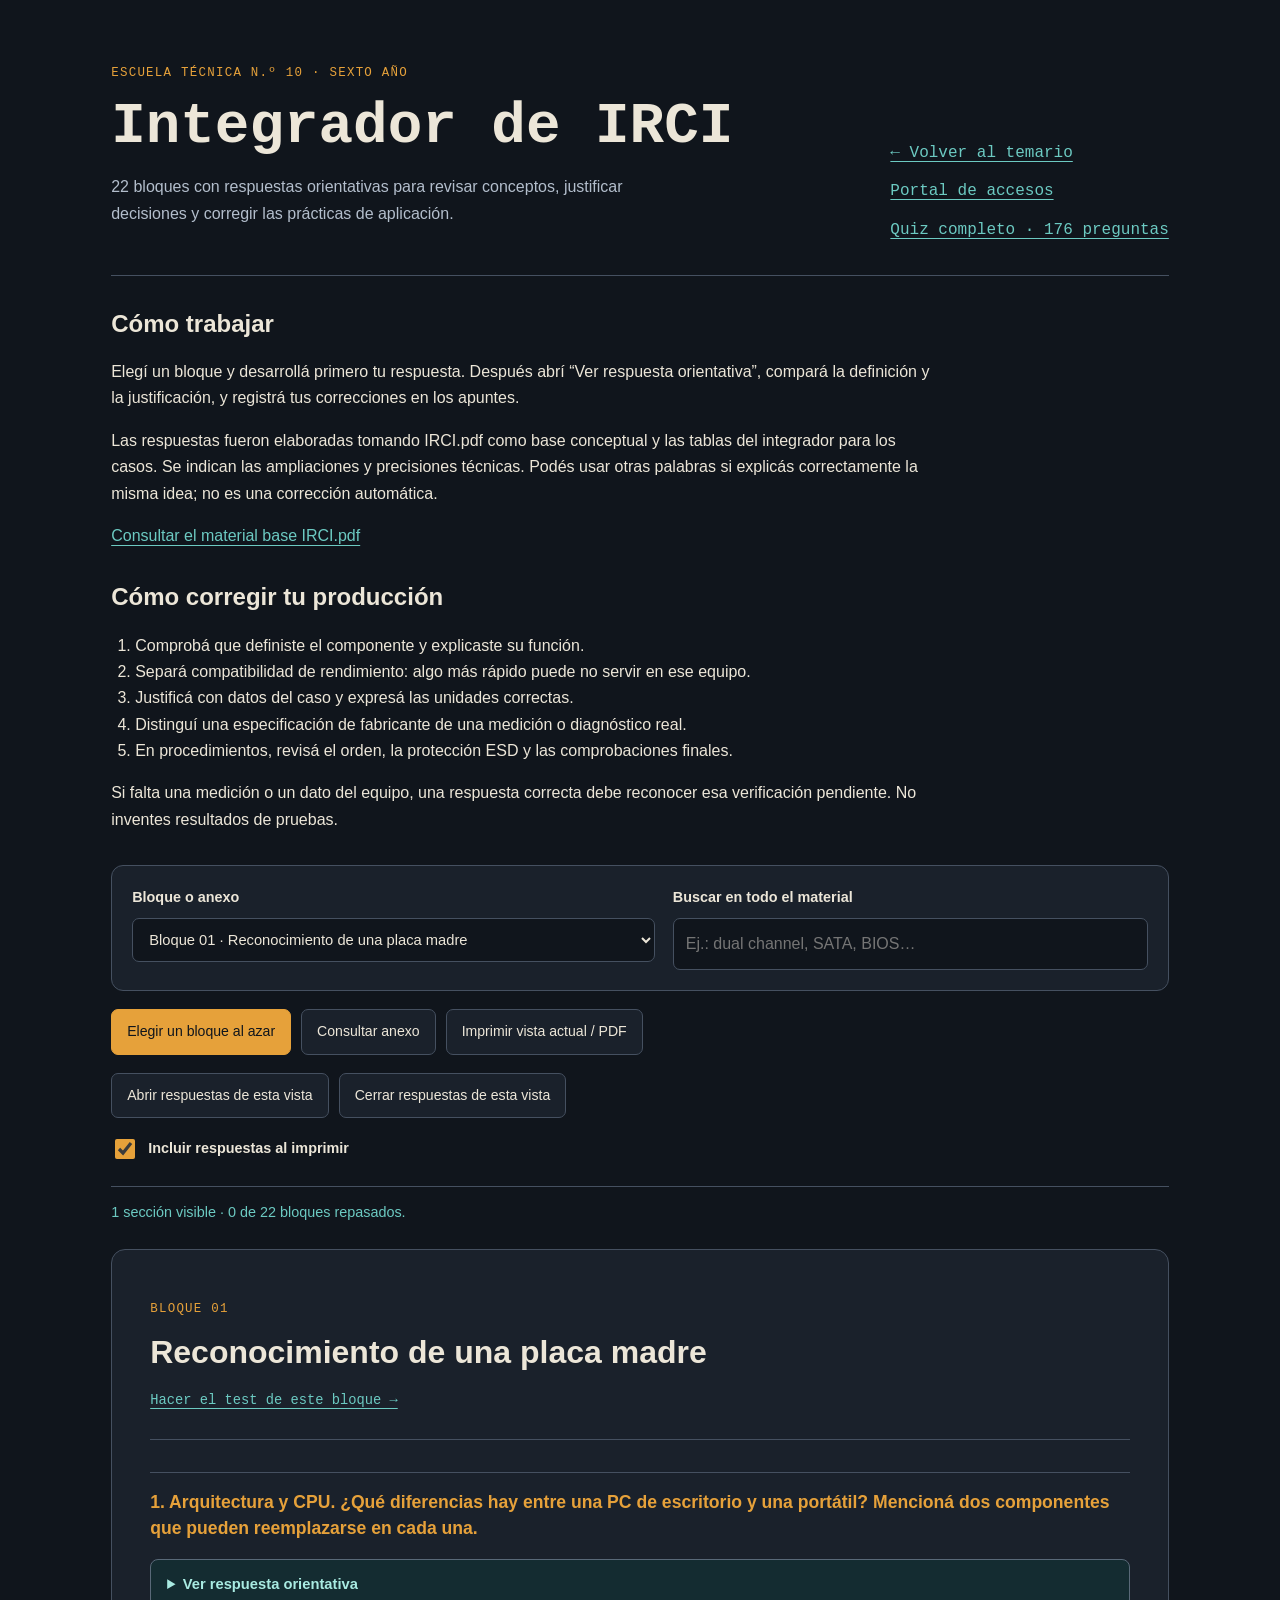
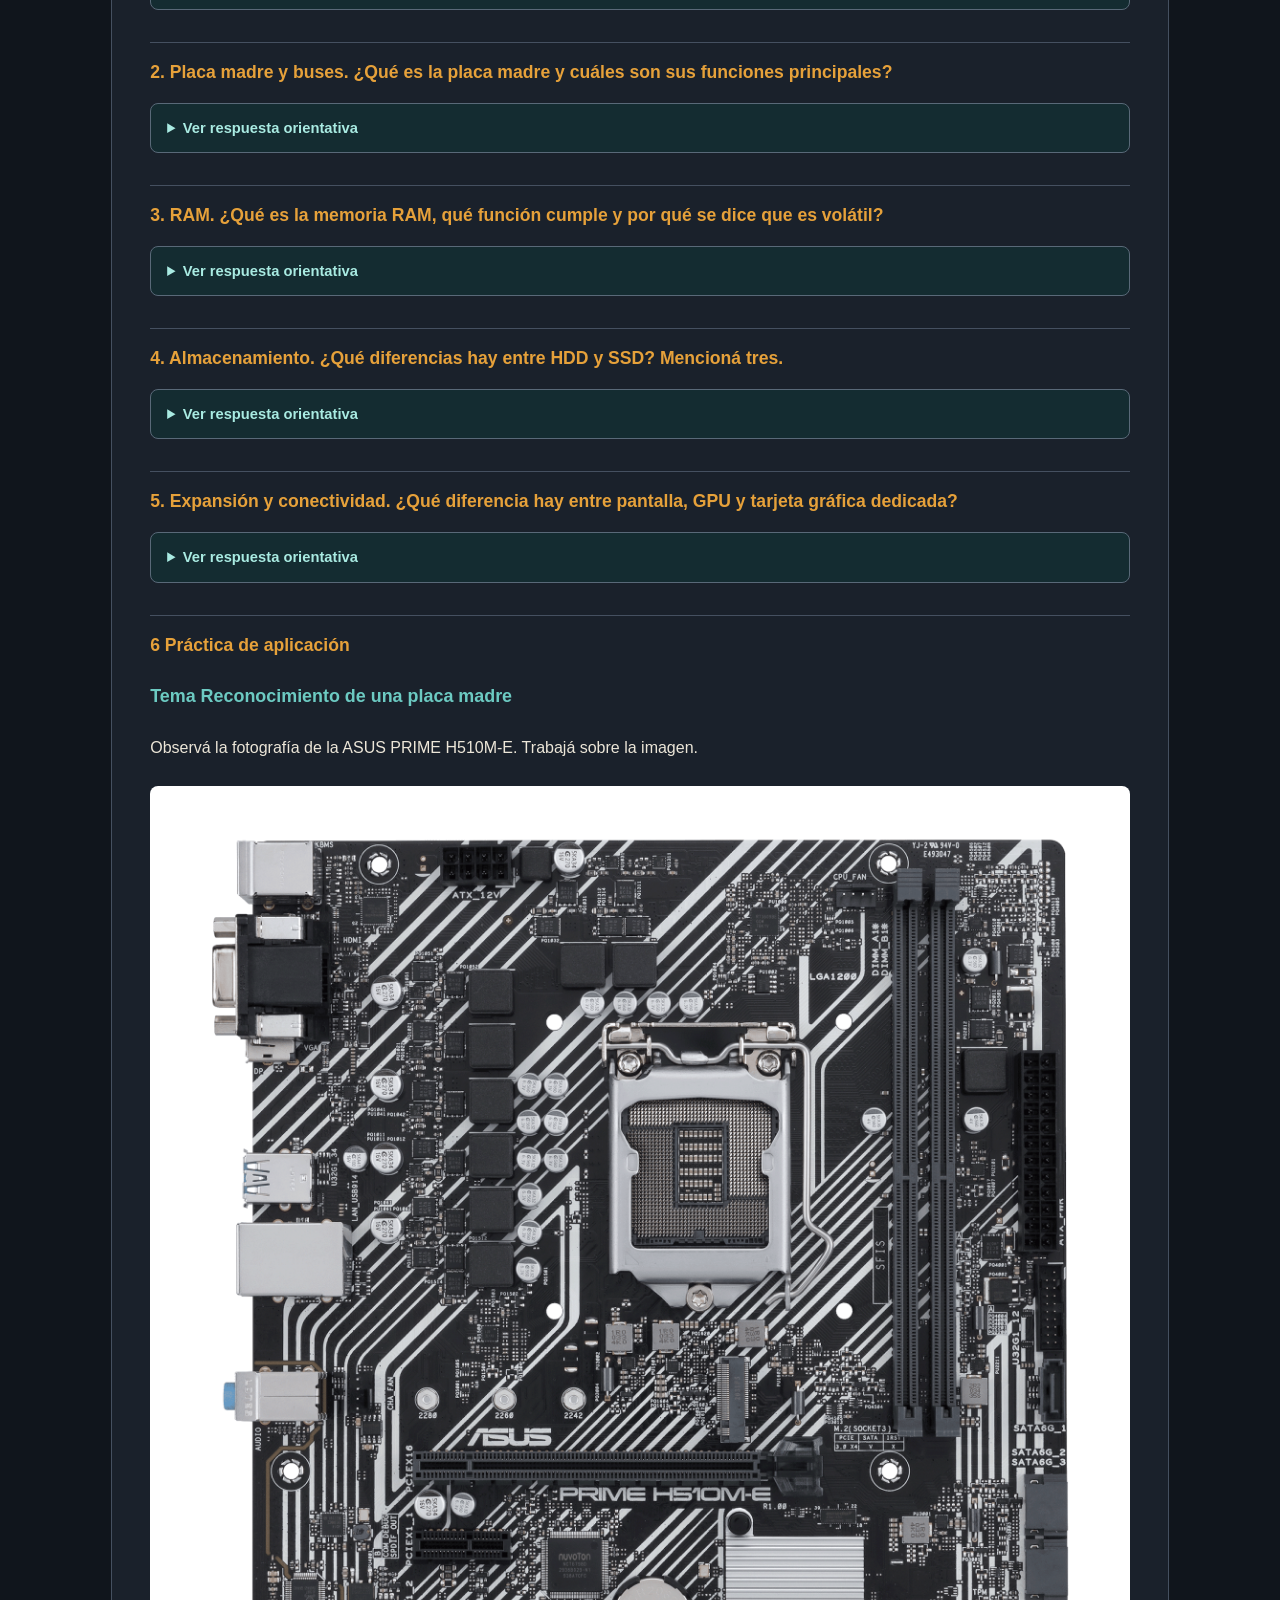
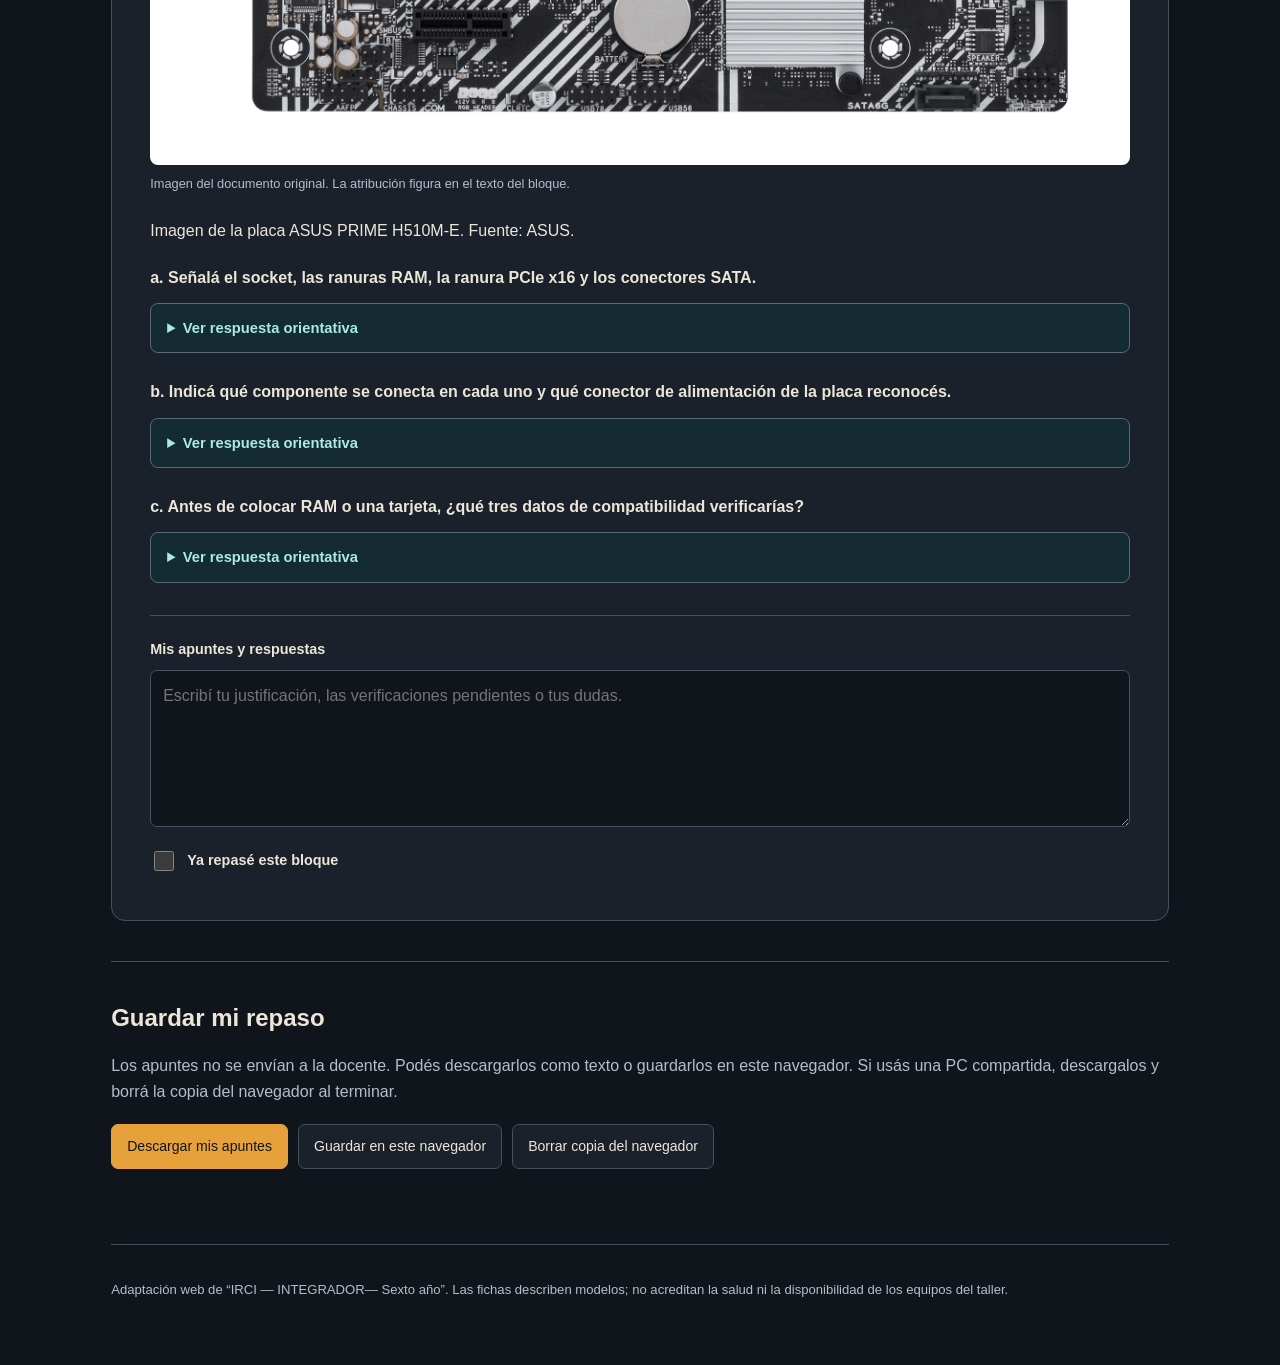
==== commit c019c381: "fix" ====
--- a/irci-integrador.html
+++ b/irci-integrador.html
@@ -1,6 +1,6 @@
 <!doctype html>
 <html lang="es"><head><meta charset="utf-8"><meta name="viewport" content="width=device-width,initial-scale=1"><title>IRCI · Integrador resuelto para autocorrección</title><link rel="stylesheet" href="irci-integrador.css"><script src="irci-integrador.js" defer></script></head>
-<body><a class="skip" href="#material">Saltar al material</a><div class="wrap"><header class="hero"><div><p class="eyebrow">Escuela Técnica N.º 10 · Sexto año</p><h1>Integrador de IRCI</h1><p class="lead">22 bloques con respuestas orientativas para revisar conceptos, justificar decisiones y corregir las prácticas de aplicación.</p></div><nav aria-label="Navegación"><a href="temario.html">← Volver al temario</a><a href="index.html">Portal de accesos</a><a href="irci-test.html">Tests de autoevaluación</a></nav></header>
+<body><a class="skip" href="#material">Saltar al material</a><div class="wrap"><header class="hero"><div><p class="eyebrow">Escuela Técnica N.º 10 · Sexto año</p><h1>Integrador de IRCI</h1><p class="lead">22 bloques con respuestas orientativas para revisar conceptos, justificar decisiones y corregir las prácticas de aplicación.</p></div><nav aria-label="Navegación"><a href="temario.html">← Volver al temario</a><a href="index.html">Portal de accesos</a><a href="irci-test.html">Quiz completo · 176 preguntas</a></nav></header>
 <section class="intro" aria-labelledby="como"><h2 id="como">Cómo trabajar</h2><p>Elegí un bloque y desarrollá primero tu respuesta. Después abrí “Ver respuesta orientativa”, compará la definición y la justificación, y registrá tus correcciones en los apuntes.</p><p>Las respuestas fueron elaboradas tomando IRCI.pdf como base conceptual y las tablas del integrador para los casos. Se indican las ampliaciones y precisiones técnicas. Podés usar otras palabras si explicás correctamente la misma idea; no es una corrección automática.</p><p><a href="irci-assets/IRCI_base.pdf" target="_blank" rel="noopener">Consultar el material base IRCI.pdf</a></p></section>
 <section id="correctionGuide" class="intro"><h2>Cómo corregir tu producción</h2><ol><li>Comprobá que definiste el componente y explicaste su función.</li><li>Separá compatibilidad de rendimiento: algo más rápido puede no servir en ese equipo.</li><li>Justificá con datos del caso y expresá las unidades correctas.</li><li>Distinguí una especificación de fabricante de una medición o diagnóstico real.</li><li>En procedimientos, revisá el orden, la protección ESD y las comprobaciones finales.</li></ol><p>Si falta una medición o un dato del equipo, una respuesta correcta debe reconocer esa verificación pendiente. No inventes resultados de pruebas.</p></section><form class="toolbar" role="search" onsubmit="return false"><div><label for="blockSelect">Bloque o anexo</label><select id="blockSelect"><option value="todos">Todos los bloques y el anexo</option><option value="bloque-01">Bloque 01 · Reconocimiento de una placa madre</option><option value="bloque-02">Bloque 02 · CPU y placa de destino</option><option value="bloque-03">Bloque 03 · Lectura y comparación de procesadores</option><option value="bloque-04">Bloque 04 · Refrigeración y espacio disponible</option><option value="bloque-05">Bloque 05 · RAM y formato de la ranura</option><option value="bloque-06">Bloque 06 · Ampliación de RAM con datos dados</option><option value="bloque-07">Bloque 07 · Velocidad nominal y velocidad admitida</option><option value="bloque-08">Bloque 08 · Diagnóstico de RAM después de instalarla</option><option value="bloque-09">Bloque 09 · SSD y conexión disponible</option><option value="bloque-10">Bloque 10 · M2 no garantiza compatibilidad</option><option value="bloque-11">Bloque 11 · Especificaciones y salud de un SSD</option><option value="bloque-12">Bloque 12 · Reemplazo de disco con el material dado</option><option value="bloque-13">Bloque 13 · Reconocimiento de una tarjeta gráfica</option><option value="bloque-14">Bloque 14 · Gráfica y espacio del gabinete</option><option value="bloque-15">Bloque 15 · Comparación de memoria gráfica</option><option value="bloque-16">Bloque 16 · Ubicación de conectores en una placa</option><option value="bloque-17">Bloque 17 · Compatibilidad de un conjunto dado</option><option value="bloque-18">Bloque 18 · Equipo armado sin imagen</option><option value="bloque-19">Bloque 19 · Secuencia de cambio de pasta térmica</option><option value="bloque-20">Bloque 20 · Limpieza y reinstalación de RAM</option><option value="bloque-21">Bloque 21 · Diagnóstico y limpieza de un SSD SATA</option><option value="bloque-22">Bloque 22 · Mantenimiento de una tarjeta gráfica</option><option value="anexo">Anexo de especificaciones · Fichas y fuentes de los fabricantes</option></select></div><div><label for="search">Buscar en todo el material</label><input id="search" type="search" placeholder="Ej.: dual channel, SATA, BIOS…"></div></form>
 <div class="actions"><button id="random" type="button">Elegir un bloque al azar</button><button id="annex" type="button">Consultar anexo</button><button id="print" type="button">Imprimir vista actual / PDF</button></div><div id="answerActions"><div class="actions"><button type="button" id="showAnswers">Abrir respuestas de esta vista</button><button type="button" id="hideAnswers">Cerrar respuestas de esta vista</button></div><label class="completed"><input id="includeAnswers" type="checkbox" checked> Incluir respuestas al imprimir</label></div><p id="status" role="status" aria-live="polite"></p>
